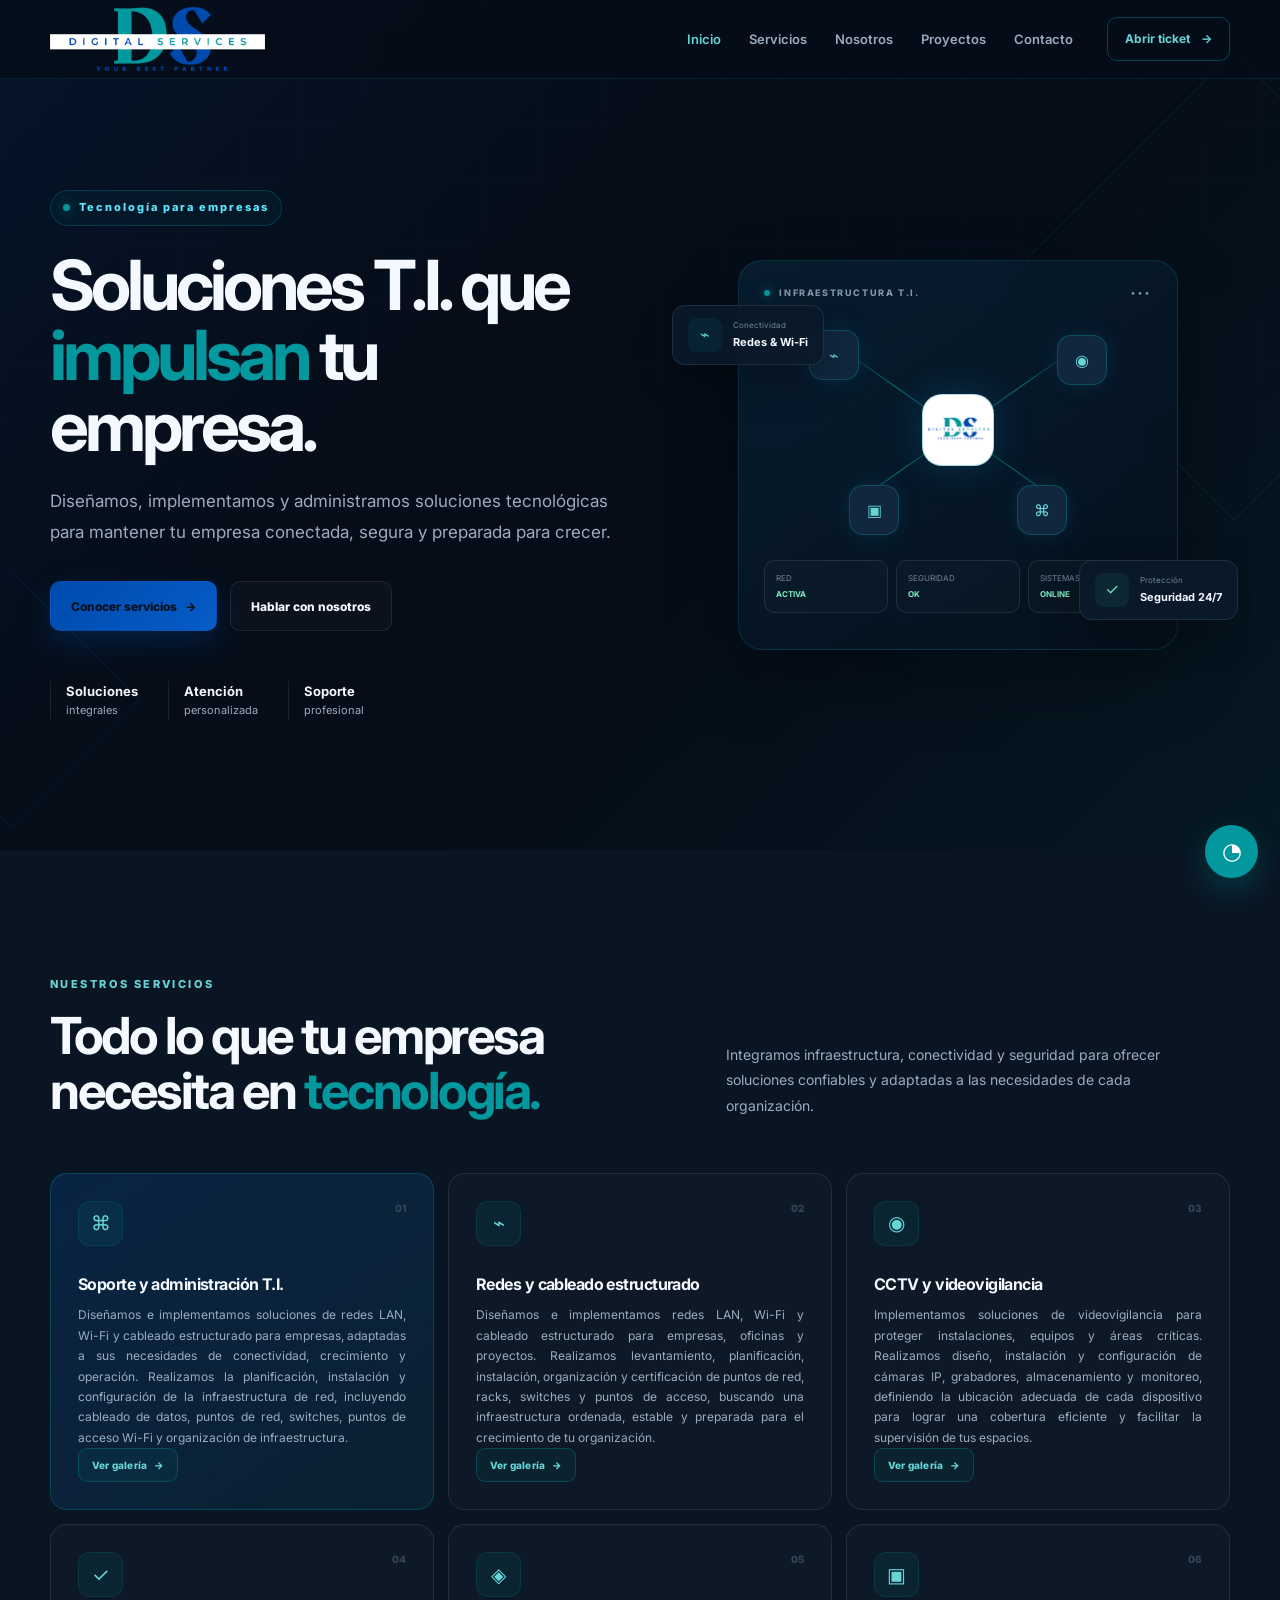
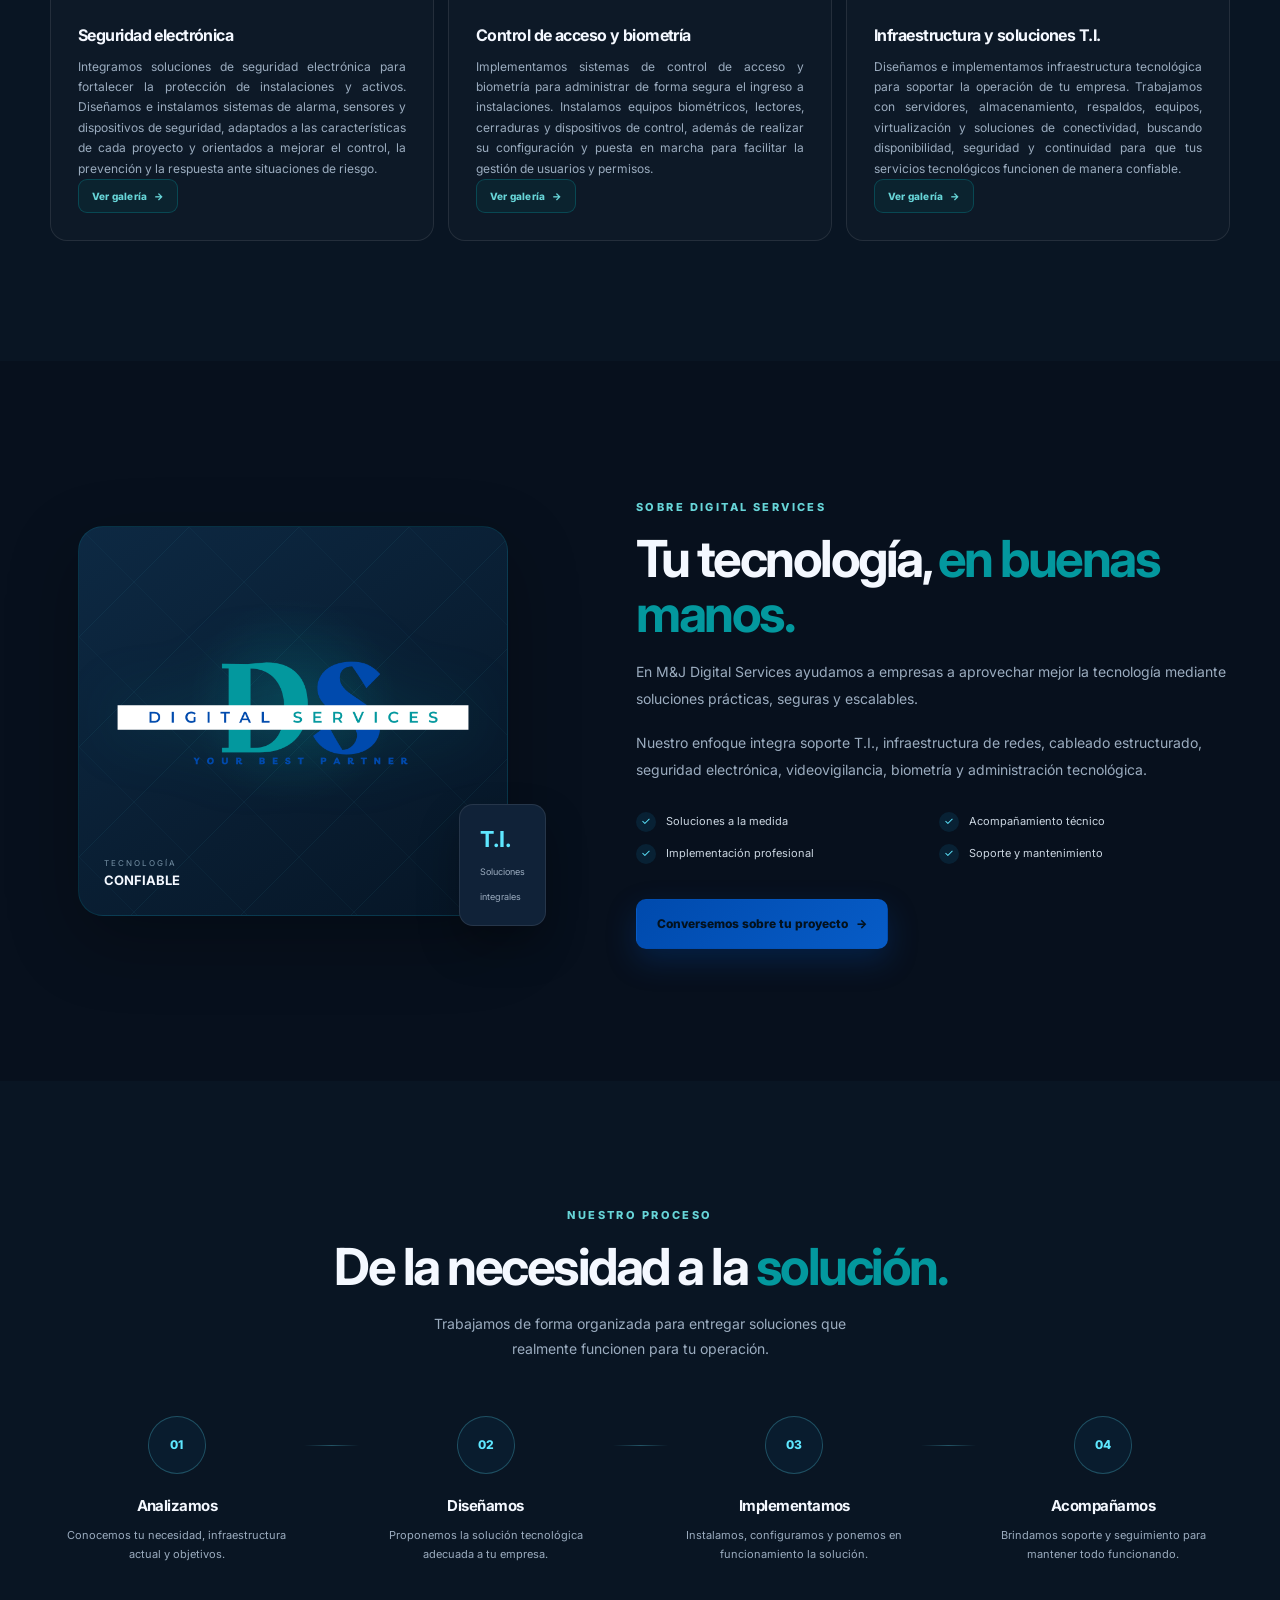
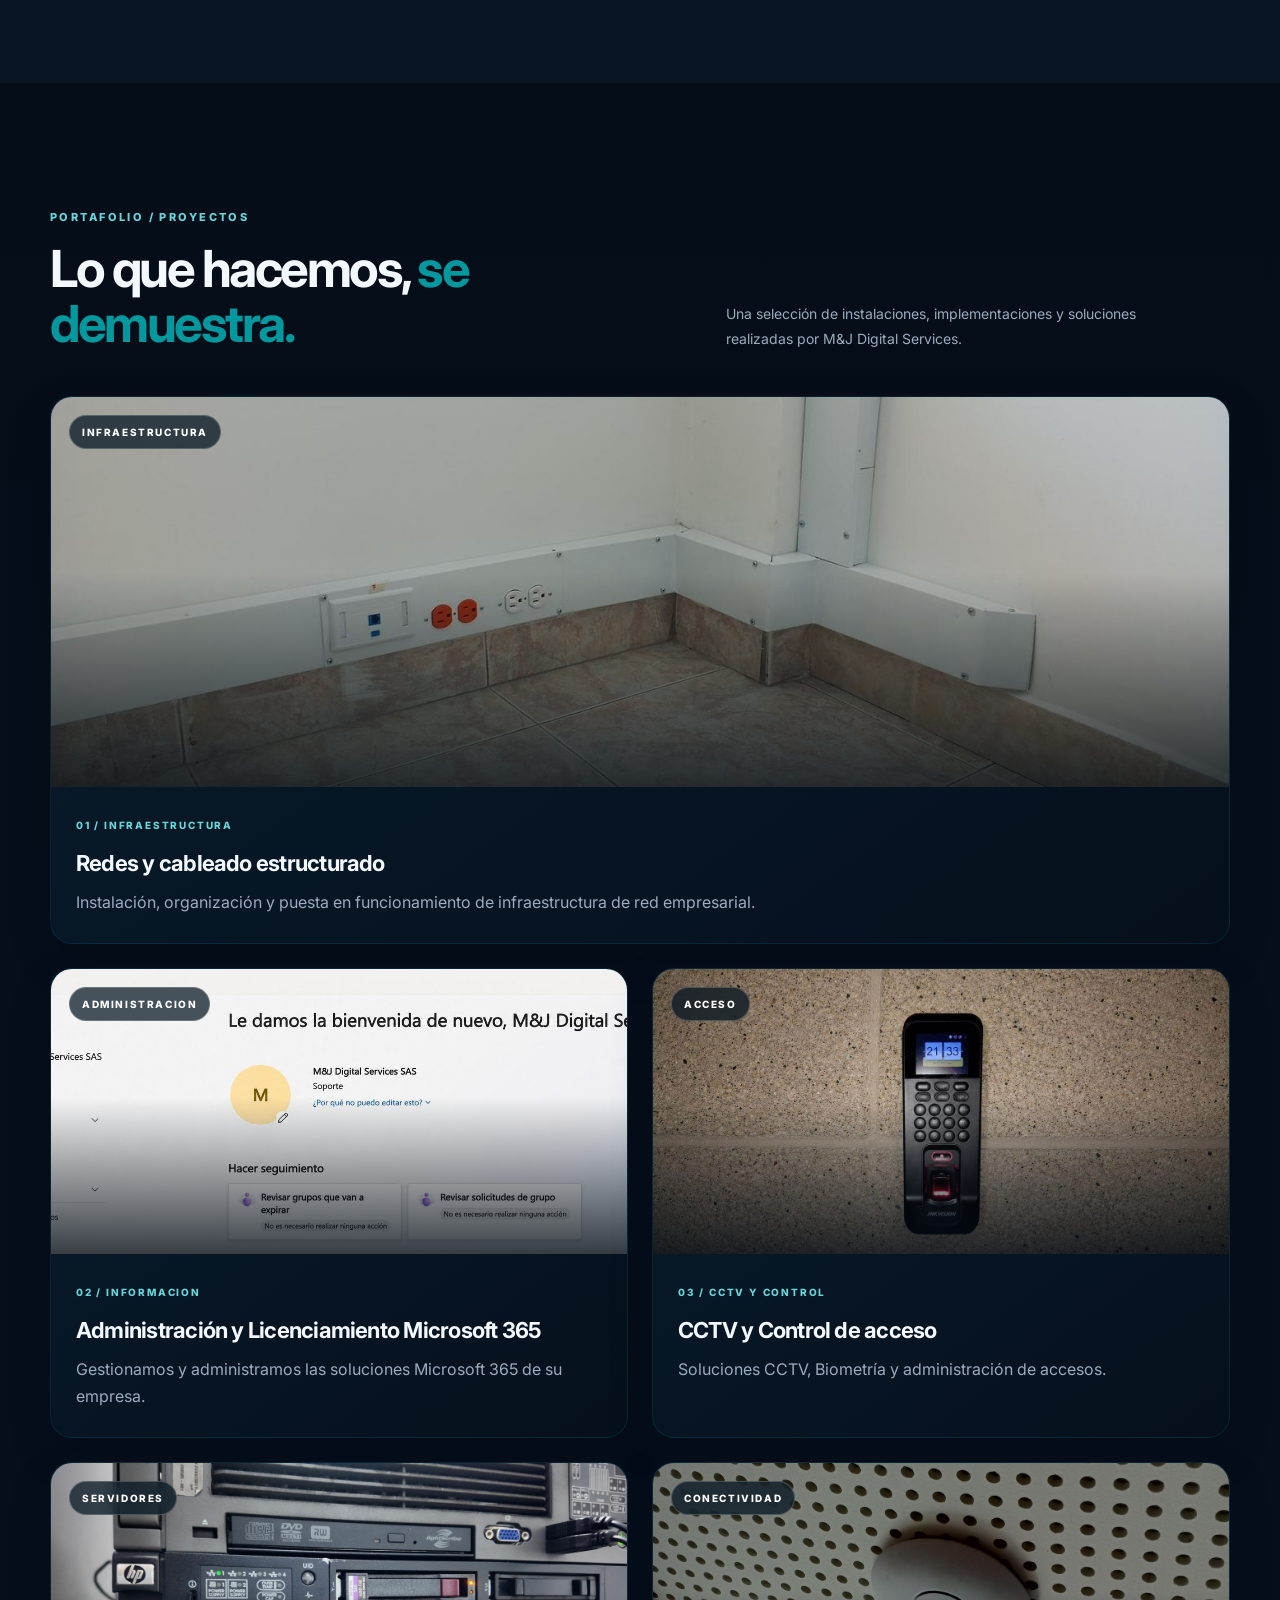
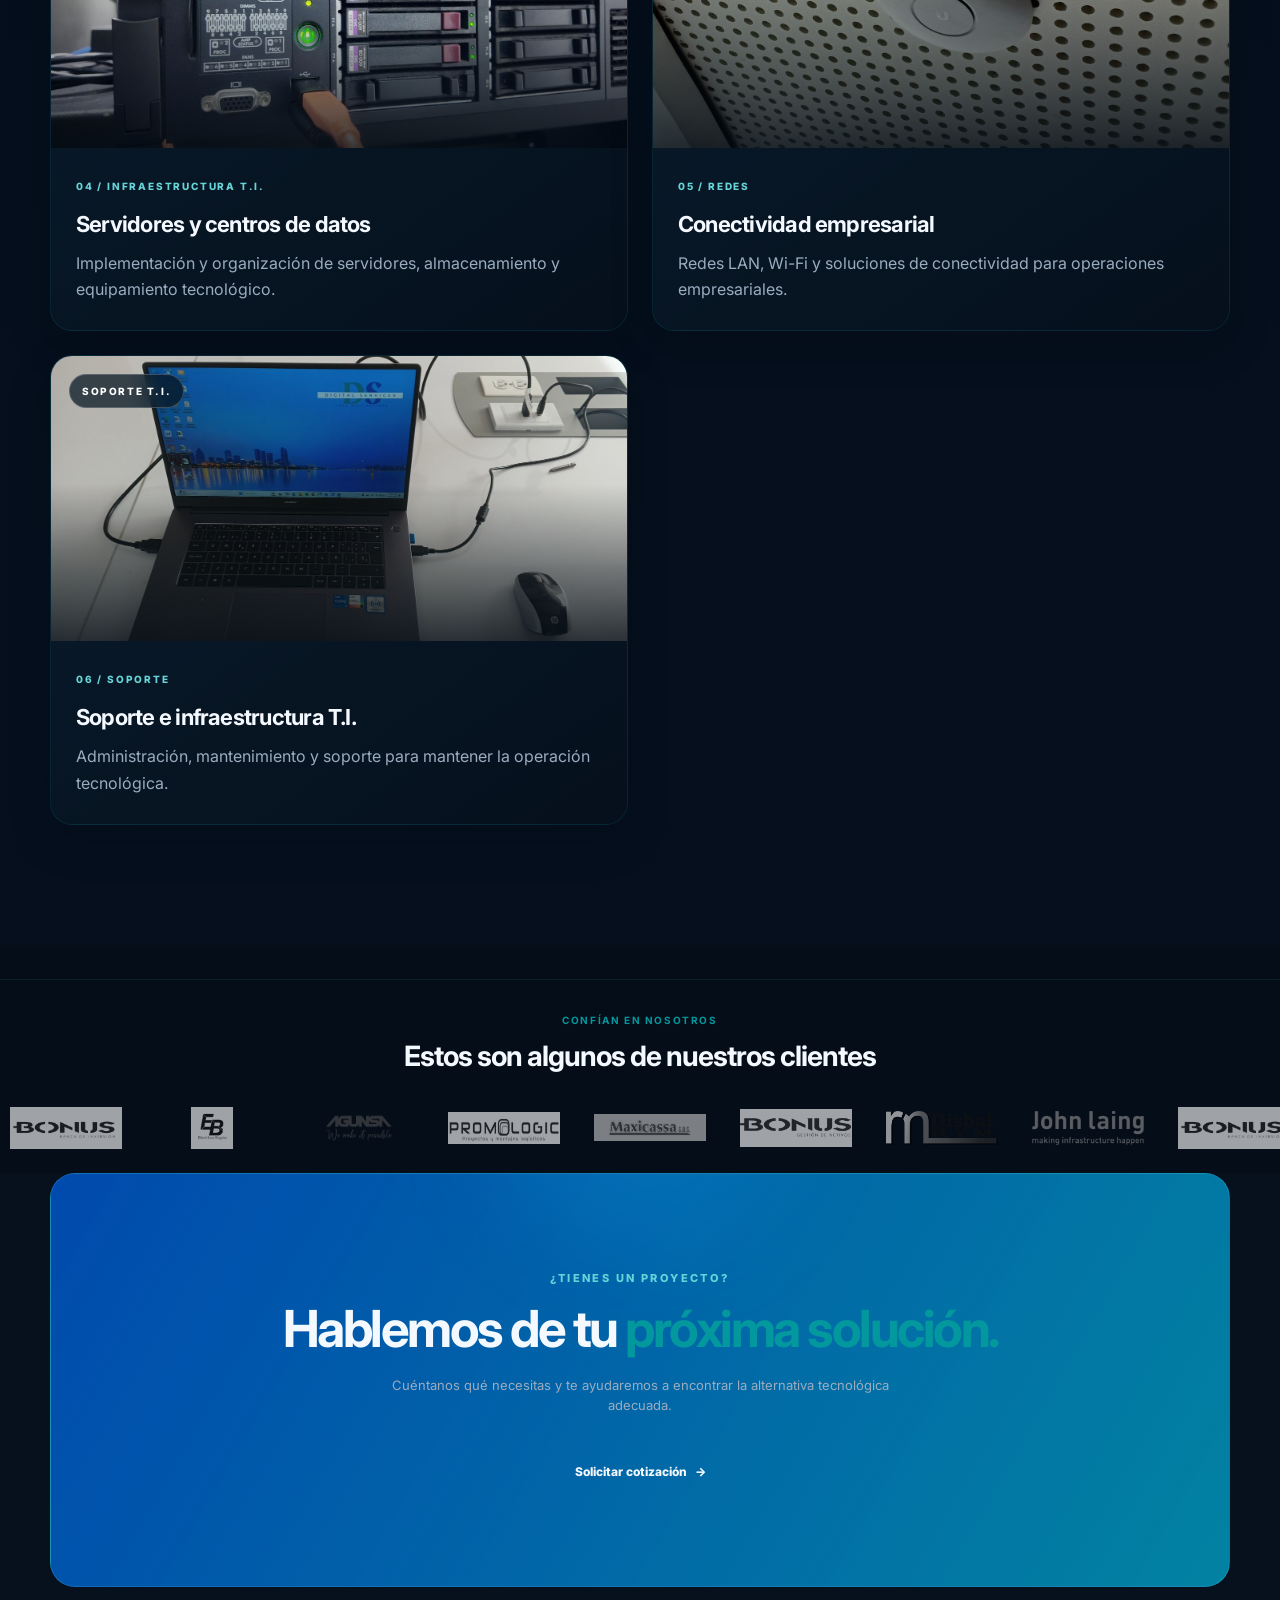
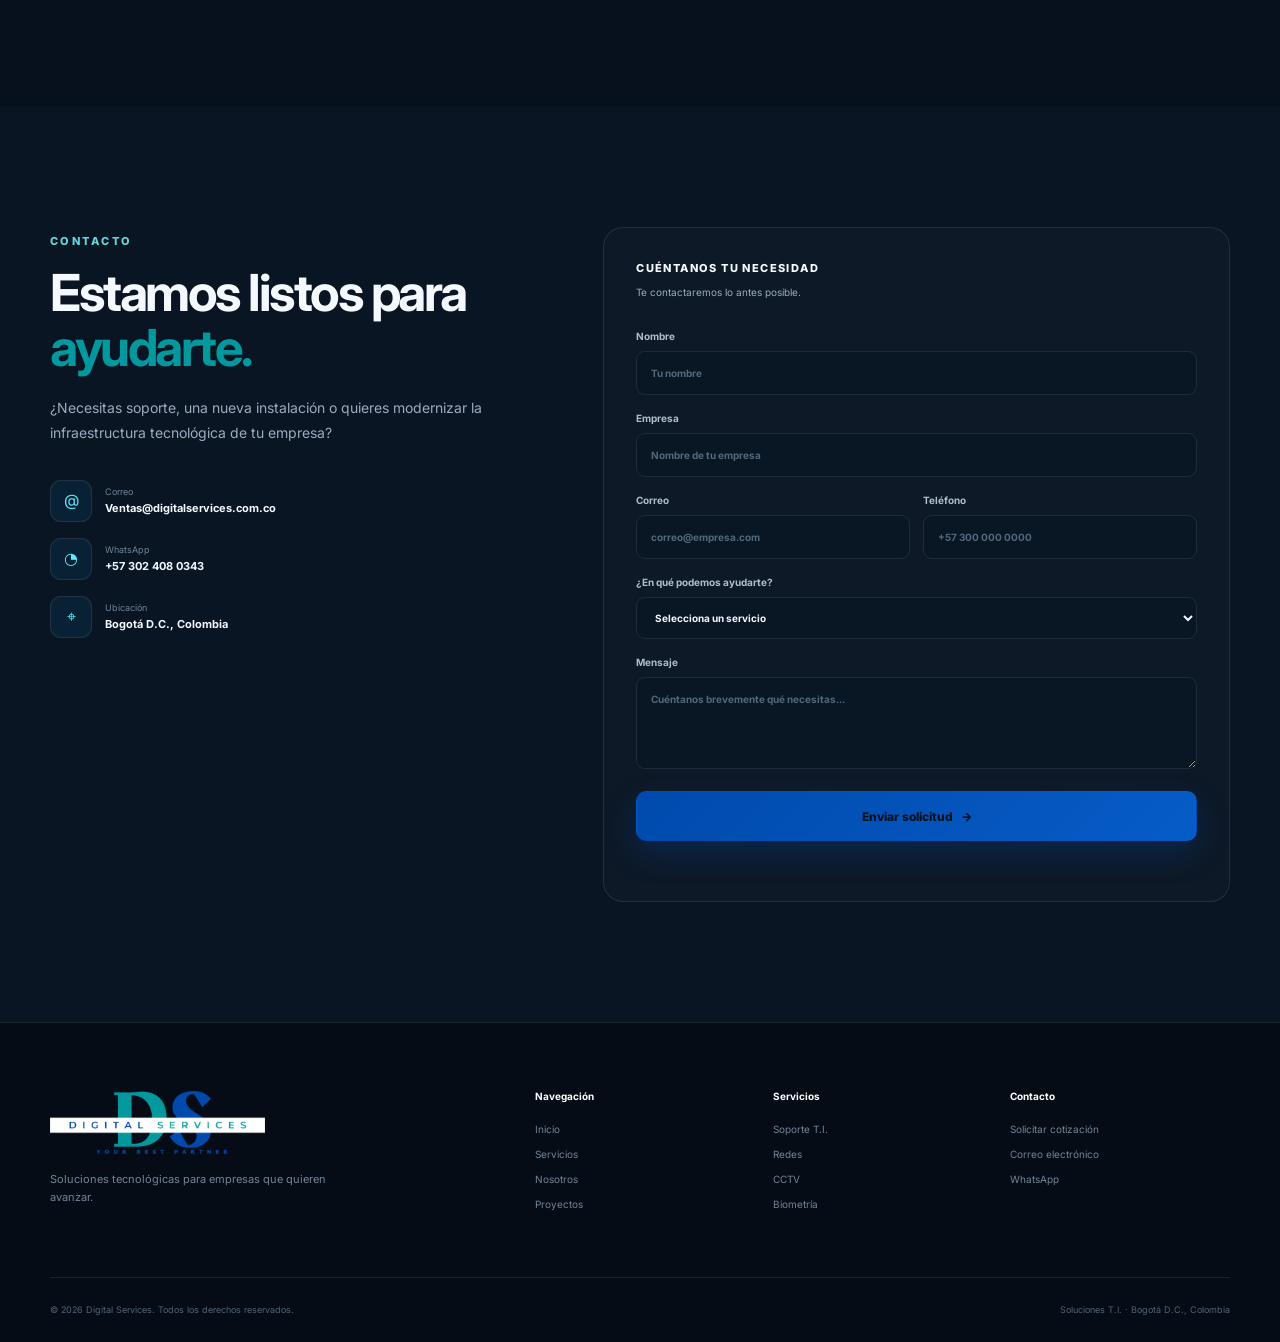
==== index.html @ ac3934bd "Add files via upload" ====
<!DOCTYPE html>
<html lang="es">
<head>
  <meta charset="UTF-8">
  <meta name="viewport" content="width=device-width, initial-scale=1.0">
  <meta name="description" content="Digital Services - Soluciones integrales de tecnología, redes, cableado estructurado, seguridad electrónica, CCTV, biometría y soporte T.I.">
  <meta name="theme-color" content="#06111f">
  <title>Digital Services | Soluciones Tecnológicas</title>

  <link rel="preconnect" href="https://fonts.googleapis.com">
  <link rel="preconnect" href="https://fonts.gstatic.com" crossorigin>
  <link href="https://fonts.googleapis.com/css2?family=Inter:wght@400;500;600;700;800&family=Montserrat:wght@600;700;800&display=swap" rel="stylesheet">

  <link rel="icon" type="image/png" sizes="16x16" href="img/favicon/favicon-16.png">
  <link rel="icon" type="image/png" sizes="32x32" href="img/favicon/favicon-32.png">
  <link rel="icon" type="image/png" sizes="48x48" href="img/favicon/favicon-48.png">
  <link rel="apple-touch-icon" href="img/favicon/apple-touch-icon.png">
  <link rel="icon" type="image/png" sizes="512x512" href="img/favicon/favicon-512.png">
  <link rel="stylesheet" href="css/styles.css">
</head>
<body>

  <!-- Header -->
  <header class="header" id="header">
    <div class="container nav">
      <a href="#inicio" class="logo" aria-label="Digital Services">
        <img class="brand-logo" src="img/logo-digital-services.png" alt="Digital Services - Your Best Partner">
      </a>

      <button class="menu-toggle" id="menuToggle" aria-label="Abrir menú" aria-expanded="false">
        <span></span><span></span><span></span>
      </button>

      <nav class="nav-menu" id="navMenu">
        <a href="#inicio" class="active">Inicio</a>
        <a href="#servicios">Servicios</a>
        <a href="#nosotros">Nosotros</a>
        <a href="#proyectos">Proyectos</a>
        <a href="#contacto">Contacto</a>
      </nav>

      <a href="ticket.html" class="nav-cta">Abrir ticket <span>→</span></a>
    </div>
  </header>

  <main>

    <!-- Hero -->
    <section class="hero" id="inicio">
      <div class="hero-grid"></div>
      <div class="container hero-content">
        <div class="hero-copy reveal">
          <div class="eyebrow"><span class="pulse"></span> Tecnología para empresas</div>

          <h1>Soluciones T.I. que <span>impulsan</span> tu empresa.</h1>

          <p>
            Diseñamos, implementamos y administramos soluciones tecnológicas
            para mantener tu empresa conectada, segura y preparada para crecer.
          </p>

          <div class="hero-buttons">
            <a href="#servicios" class="btn btn-primary">Conocer servicios <span>→</span></a>
            <a href="#contacto" class="btn btn-secondary">Hablar con nosotros</a>
          </div>

          <div class="hero-trust">
            <div><strong>Soluciones</strong><span>integrales</span></div>
            <div><strong>Atención</strong><span>personalizada</span></div>
            <div><strong>Soporte</strong><span>profesional</span></div>
          </div>
        </div>

        <div class="hero-visual reveal">
          <div class="orb orb-1"></div>
          <div class="orb orb-2"></div>

          <div class="tech-card main-card">
            <div class="card-top">
              <span class="status-dot"></span>
              <span>INFRAESTRUCTURA T.I.</span>
              <span class="card-dots">•••</span>
            </div>

            <div class="network">
              <div class="node node-main">
                <img src="img/logo-ds.png" alt="DS">
              </div>
              <div class="connection c1"></div>
              <div class="connection c2"></div>
              <div class="connection c3"></div>
              <div class="connection c4"></div>

              <div class="node node-a">⌁</div>
              <div class="node node-b">◉</div>
              <div class="node node-c">▣</div>
              <div class="node node-d">⌘</div>
            </div>

            <div class="card-stats">
              <div><span>RED</span><strong>ACTIVA</strong></div>
              <div><span>SEGURIDAD</span><strong>OK</strong></div>
              <div><span>SISTEMAS</span><strong>ONLINE</strong></div>
            </div>
          </div>

          <div class="floating-card floating-card-one">
            <div class="float-icon">⌁</div>
            <div><small>Conectividad</small><strong>Redes & Wi-Fi</strong></div>
          </div>

          <div class="floating-card floating-card-two">
            <div class="float-icon security">✓</div>
            <div><small>Protección</small><strong>Seguridad 24/7</strong></div>
          </div>
        </div>
      </div>
    </section>

    <!-- Services -->
    <section class="section services" id="servicios">
      <div class="container">
        <div class="section-heading reveal">
          <div>
            <span class="section-label">NUESTROS SERVICIOS</span>
            <h2>Todo lo que tu empresa necesita en <span>tecnología.</span></h2>
          </div>
          <p>
            Integramos infraestructura, conectividad y seguridad para ofrecer
            soluciones confiables y adaptadas a las necesidades de cada organización.
          </p>
        </div>

        <div class="services-grid">

          <article class="service-card featured reveal" data-gallery="1" tabindex="0" role="button" aria-label="Ver galería del servicio 1">
            <div class="service-icon">⌘</div>
            <span class="service-number">01</span>
            <h3>Soporte y administración T.I.</h3>
            <p>Diseñamos e implementamos soluciones de redes LAN, Wi-Fi y cableado estructurado para empresas, adaptadas a sus necesidades de conectividad, crecimiento y operación. Realizamos la planificación, instalación y configuración de la infraestructura de red, incluyendo cableado de datos, puntos de red, switches, puntos de acceso Wi-Fi y organización de infraestructura.</p>
            <a href="#galeria" class="gallery-link" data-open-gallery="1">Ver galería <span>→</span></a>
          </article>

          <article class="service-card reveal" data-gallery="2" tabindex="0" role="button" aria-label="Ver galería del servicio 2">
            <div class="service-icon">⌁</div>
            <span class="service-number">02</span>
            <h3>Redes y cableado estructurado</h3>
            <p>Diseñamos e implementamos redes LAN, Wi-Fi y cableado estructurado para empresas, oficinas y proyectos. Realizamos levantamiento, planificación, instalación, organización y certificación de puntos de red, racks, switches y puntos de acceso, buscando una infraestructura ordenada, estable y preparada para el crecimiento de tu organización.</p>
            <a href="#galeria" class="gallery-link" data-open-gallery="2">Ver galería <span>→</span></a>
          </article>

          <article class="service-card reveal" data-gallery="3" tabindex="0" role="button" aria-label="Ver galería del servicio 3">
            <div class="service-icon">◉</div>
            <span class="service-number">03</span>
            <h3>CCTV y videovigilancia</h3>
            <p>Implementamos soluciones de videovigilancia para proteger instalaciones, equipos y áreas críticas. Realizamos diseño, instalación y configuración de cámaras IP, grabadores, almacenamiento y monitoreo, definiendo la ubicación adecuada de cada dispositivo para lograr una cobertura eficiente y facilitar la supervisión de tus espacios.</p>
            <a href="#galeria" class="gallery-link" data-open-gallery="3">Ver galería <span>→</span></a>
          </article>

          <article class="service-card reveal" data-gallery="4" tabindex="0" role="button" aria-label="Ver galería del servicio 4">
            <div class="service-icon">✓</div>
            <span class="service-number">04</span>
            <h3>Seguridad electrónica</h3>
            <p>Integramos soluciones de seguridad electrónica para fortalecer la protección de instalaciones y activos. Diseñamos e instalamos sistemas de alarma, sensores y dispositivos de seguridad, adaptados a las características de cada proyecto y orientados a mejorar el control, la prevención y la respuesta ante situaciones de riesgo.</p>
            <a href="#galeria" class="gallery-link" data-open-gallery="4">Ver galería <span>→</span></a>
          </article>

          <article class="service-card reveal" data-gallery="5" tabindex="0" role="button" aria-label="Ver galería del servicio 5">
            <div class="service-icon">◈</div>
            <span class="service-number">05</span>
            <h3>Control de acceso y biometría</h3>
            <p>Implementamos sistemas de control de acceso y biometría para administrar de forma segura el ingreso a instalaciones. Instalamos equipos biométricos, lectores, cerraduras y dispositivos de control, además de realizar su configuración y puesta en marcha para facilitar la gestión de usuarios y permisos.</p>
            <a href="#galeria" class="gallery-link" data-open-gallery="5">Ver galería <span>→</span></a>
          </article>

          <article class="service-card reveal" data-gallery="6" tabindex="0" role="button" aria-label="Ver galería del servicio 6">
            <div class="service-icon">▣</div>
            <span class="service-number">06</span>
            <h3>Infraestructura y soluciones T.I.</h3>
            <p>Diseñamos e implementamos infraestructura tecnológica para soportar la operación de tu empresa. Trabajamos con servidores, almacenamiento, respaldos, equipos, virtualización y soluciones de conectividad, buscando disponibilidad, seguridad y continuidad para que tus servicios tecnológicos funcionen de manera confiable.</p>
            <a href="#galeria" class="gallery-link" data-open-gallery="6">Ver galería <span>→</span></a>
          </article>

        </div>
      </div>
    </section>

    <!-- About -->
    <section class="section about" id="nosotros">
      <div class="container about-grid">
        <div class="about-visual reveal">
          <div class="about-panel">
            <div class="about-lines"></div>
            <img class="about-logo-image" src="img/logo-digital-services.png" alt="Digital Services">
            <div class="about-caption">
              <span>TECNOLOGÍA</span>
              <strong>CONFIABLE</strong>
            </div>
          </div>
          <div class="experience-badge">
            <strong>T.I.</strong>
            <span>Soluciones<br>integrales</span>
          </div>
        </div>

        <div class="about-copy reveal">
          <span class="section-label">SOBRE DIGITAL SERVICES</span>
          <h2>Tu tecnología, <span>en buenas manos.</span></h2>
          <p>
            En M&J Digital Services ayudamos a empresas a aprovechar mejor la
            tecnología mediante soluciones prácticas, seguras y escalables.
          </p>
          <p>
            Nuestro enfoque integra soporte T.I., infraestructura de redes,
            cableado estructurado, seguridad electrónica, videovigilancia,
            biometría y administración tecnológica.
          </p>

          <div class="check-list">
            <div><span>✓</span> Soluciones a la medida</div>
            <div><span>✓</span> Acompañamiento técnico</div>
            <div><span>✓</span> Implementación profesional</div>
            <div><span>✓</span> Soporte y mantenimiento</div>
          </div>

          <a href="#contacto" class="btn btn-primary">Conversemos sobre tu proyecto <span>→</span></a>
        </div>
      </div>
    </section>

    <!-- Process -->
    <section class="section process">
      <div class="container">
        <div class="section-heading centered reveal">
          <span class="section-label">NUESTRO PROCESO</span>
          <h2>De la necesidad a la <span>solución.</span></h2>
          <p>Trabajamos de forma organizada para entregar soluciones que realmente funcionen para tu operación.</p>
        </div>

        <div class="process-grid">
          <div class="process-item reveal">
            <div class="process-number">01</div>
            <h3>Analizamos</h3>
            <p>Conocemos tu necesidad, infraestructura actual y objetivos.</p>
          </div>
          <div class="process-line"></div>
          <div class="process-item reveal">
            <div class="process-number">02</div>
            <h3>Diseñamos</h3>
            <p>Proponemos la solución tecnológica adecuada a tu empresa.</p>
          </div>
          <div class="process-line"></div>
          <div class="process-item reveal">
            <div class="process-number">03</div>
            <h3>Implementamos</h3>
            <p>Instalamos, configuramos y ponemos en funcionamiento la solución.</p>
          </div>
          <div class="process-line"></div>
          <div class="process-item reveal">
            <div class="process-number">04</div>
            <h3>Acompañamos</h3>
            <p>Brindamos soporte y seguimiento para mantener todo funcionando.</p>
          </div>
        </div>
      </div>
    </section>

    <!-- Projects / Portfolio -->
    <section class="section projects" id="proyectos">
      <div class="container">
        <div class="section-heading projects-heading reveal">
          <div>
            <span class="section-label">PORTAFOLIO / PROYECTOS</span>
            <h2>Lo que hacemos, <span>se demuestra.</span></h2>
          </div>
          <p>
            Una selección de instalaciones, implementaciones y soluciones realizadas
            por M&J Digital Services.
          </p>
        </div>

        <div class="portfolio-grid">

          <article class="portfolio-card portfolio-featured reveal">
            <div class="portfolio-image">
              <img src="img/proyectos/proyecto-01.jpg"
                   alt="Proyecto de infraestructura tecnológica"
                   loading="lazy"
                   onerror="this.style.display='none';this.parentElement.classList.add('no-photo')">
              <div class="photo-placeholder">
                <span>01</span>
                <strong>Agrega aquí una foto real</strong>
                <small>img/proyectos/proyecto-01.jpg</small>
              </div>
              <span class="portfolio-tag">INFRAESTRUCTURA</span>
            </div>
            <div class="portfolio-info">
              <span>01 / INFRAESTRUCTURA</span>
              <h3>Redes y cableado estructurado</h3>
              <p>Instalación, organización y puesta en funcionamiento de infraestructura de red empresarial.</p>
            </div>
          </article>

          <article class="portfolio-card reveal">
            <div class="portfolio-image">
              <img src="img/proyectos/proyecto-02.jpg"
                   alt="Instalación de cámaras de seguridad"
                   loading="lazy"
                   onerror="this.style.display='none';this.parentElement.classList.add('no-photo')">
              <div class="photo-placeholder">
                <span>02</span>
                <strong>Agrega aquí una foto real</strong>
                <small>img/proyectos/proyecto-02.jpg</small>
              </div>
              <span class="portfolio-tag">ADMINISTRACION</span>
            </div>
            <div class="portfolio-info">
              <span>02 / INFORMACION</span>
              <h3>Administración y Licenciamiento Microsoft 365</h3>
              <p>Gestionamos y administramos las soluciones Microsoft 365 de su empresa.</p>
            </div>
          </article>

          <article class="portfolio-card reveal">
            <div class="portfolio-image">
              <img src="img/proyectos/proyecto-03.jpg"
                   alt="Proyecto de control de acceso"
                   loading="lazy"
                   onerror="this.style.display='none';this.parentElement.classList.add('no-photo')">
              <div class="photo-placeholder">
                <span>03</span>
                <strong>Agrega aquí una foto real</strong>
                <small>img/proyectos/proyecto-03.jpg</small>
              </div>
              <span class="portfolio-tag">ACCESO</span>
            </div>
            <div class="portfolio-info">
              <span>03 / CCTV Y CONTROL</span>
              <h3>CCTV y Control de acceso</h3>
              <p>Soluciones CCTV, Biometría y administración de accesos.</p>
            </div>
          </article>

          <article class="portfolio-card reveal">
            <div class="portfolio-image">
              <img src="img/proyectos/proyecto-04.jpg"
                   alt="Infraestructura de servidores y rack"
                   loading="lazy"
                   onerror="this.style.display='none';this.parentElement.classList.add('no-photo')">
              <div class="photo-placeholder">
                <span>04</span>
                <strong>Agrega aquí una foto real</strong>
                <small>img/proyectos/proyecto-04.jpg</small>
              </div>
              <span class="portfolio-tag">SERVIDORES</span>
            </div>
            <div class="portfolio-info">
              <span>04 / INFRAESTRUCTURA T.I.</span>
              <h3>Servidores y centros de datos</h3>
              <p>Implementación y organización de servidores, almacenamiento y equipamiento tecnológico.</p>
            </div>
          </article>

          <article class="portfolio-card reveal">
            <div class="portfolio-image">
              <img src="img/proyectos/proyecto-05.jpg"
                   alt="Solución de conectividad empresarial"
                   loading="lazy"
                   onerror="this.style.display='none';this.parentElement.classList.add('no-photo')">
              <div class="photo-placeholder">
                <span>05</span>
                <strong>Agrega aquí una foto real</strong>
                <small>img/proyectos/proyecto-05.jpg</small>
              </div>
              <span class="portfolio-tag">CONECTIVIDAD</span>
            </div>
            <div class="portfolio-info">
              <span>05 / REDES</span>
              <h3>Conectividad empresarial</h3>
              <p>Redes LAN, Wi-Fi y soluciones de conectividad para operaciones empresariales.</p>
            </div>
          </article>

          <article class="portfolio-card reveal">
            <div class="portfolio-image">
              <img src="img/proyectos/proyecto-06.jpg"
                   alt="Proyecto de soporte e infraestructura TI"
                   loading="lazy"
                   onerror="this.style.display='none';this.parentElement.classList.add('no-photo')">
              <div class="photo-placeholder">
                <span>06</span>
                <strong>Agrega aquí una foto real</strong>
                <small>img/proyectos/proyecto-06.jpg</small>
              </div>
              <span class="portfolio-tag">SOPORTE T.I.</span>
            </div>
            <div class="portfolio-info">
              <span>06 / SOPORTE</span>
              <h3>Soporte e infraestructura T.I.</h3>
              <p>Administración, mantenimiento y soporte para mantener la operación tecnológica.</p>
            </div>
          </article>

        </div>
      </div>
    </section>

    <!-- Clients -->
    <section class="clients-section" aria-labelledby="clientes-title">
      <div class="clients-heading">
        <span class="section-eyebrow">Confían en nosotros</span>
        <h2 id="clientes-title">Estos son algunos de nuestros clientes</h2>
      </div>

      <div class="clients-slider" aria-label="Logos de nuestros clientes">
        <div class="clients-track">
          <div class="client-logo"><img src="img/clientes/cliente-01.png" alt="Cliente 1"></div>
          <div class="client-logo"><img src="img/clientes/cliente-02.png" alt="Cliente 2"></div>
          <div class="client-logo"><img src="img/clientes/cliente-03.png" alt="Cliente 3"></div>
          <div class="client-logo"><img src="img/clientes/cliente-04.jpg" alt="Cliente 4"></div>
          <div class="client-logo"><img src="img/clientes/cliente-05.jpg" alt="Cliente 5"></div>
          <div class="client-logo"><img src="img/clientes/cliente-06.png" alt="Cliente 6"></div>
          <div class="client-logo"><img src="img/clientes/cliente-07.png" alt="Cliente 7"></div>
          <div class="client-logo"><img src="img/clientes/cliente-08.webp" alt="Cliente 8"></div>
          <div class="client-logo"><img src="img/clientes/cliente-01.png" alt="Cliente 1"></div>
          <div class="client-logo"><img src="img/clientes/cliente-02.png" alt="Cliente 2"></div>
          <div class="client-logo"><img src="img/clientes/cliente-03.png" alt="Cliente 3"></div>
          <div class="client-logo"><img src="img/clientes/cliente-04.jpg" alt="Cliente 4"></div>
          <div class="client-logo"><img src="img/clientes/cliente-05.jpg" alt="Cliente 5"></div>
          <div class="client-logo"><img src="img/clientes/cliente-06.png" alt="Cliente 6"></div>
          <div class="client-logo"><img src="img/clientes/cliente-07.png" alt="Cliente 7"></div>
          <div class="client-logo"><img src="img/clientes/cliente-08.webp" alt="Cliente 8"></div>
        </div>
      </div>
    </section>

    <!-- CTA -->
    <section class="cta-section">
      <div class="container">
        <div class="cta-box reveal">
          <div class="cta-glow"></div>
          <span class="section-label">¿TIENES UN PROYECTO?</span>
          <h2>Hablemos de tu <span>próxima solución.</span></h2>
          <p>Cuéntanos qué necesitas y te ayudaremos a encontrar la alternativa tecnológica adecuada.</p>
          <a href="#contacto" class="btn btn-light">Solicitar cotización <span>→</span></a>
        </div>
      </div>
    </section>

    <!-- Contact -->
    <section class="section contact" id="contacto">
      <div class="container contact-grid">
        <div class="contact-copy reveal">
          <span class="section-label">CONTACTO</span>
          <h2>Estamos listos para <span>ayudarte.</span></h2>
          <p>
            ¿Necesitas soporte, una nueva instalación o quieres modernizar
            la infraestructura tecnológica de tu empresa?
          </p>

          <div class="contact-details">
            <a href="mailto:Ventas@digitalservices.com.co" class="contact-detail">
              <span class="detail-icon">@</span>
              <div><small>Correo</small><strong>Ventas@digitalservices.com.co</strong></div>
            </a>
            <a href="https://wa.me/573024080343" target="_blank" rel="noopener" class="contact-detail">
              <span class="detail-icon">◔</span>
              <div><small>WhatsApp</small><strong>+57 302 408 0343</strong></div>
            </a>
            <div class="contact-detail">
              <span class="detail-icon">⌖</span>
              <div><small>Ubicación</small><strong>Bogotá D.C., Colombia</strong></div>
            </div>
          </div>
        </div>

        <form class="contact-form reveal" id="contactForm" action="https://formsubmit.co/ajax/Ventas@digitalservices.com.co" method="POST">
          <div class="form-header">
            <span>CUÉNTANOS TU NECESIDAD</span>
            <small>Te contactaremos lo antes posible.</small>
          </div>

          <input type="hidden" name="_subject" value="Nueva solicitud desde la web - Digital Services">
          <input type="hidden" name="_template" value="table">
          <input type="hidden" name="_captcha" value="false">
          <input type="text" name="_honey" style="display:none" tabindex="-1" autocomplete="off">

          <label>
            Nombre
            <input type="text" name="nombre" placeholder="Tu nombre" required>
          </label>

          <label>
            Empresa
            <input type="text" name="empresa" placeholder="Nombre de tu empresa">
          </label>

          <div class="form-row">
            <label>
              Correo
              <input type="email" name="correo" placeholder="correo@empresa.com" required>
            </label>
            <label>
              Teléfono
              <input type="tel" name="telefono" placeholder="+57 300 000 0000">
            </label>
          </div>

          <label>
            ¿En qué podemos ayudarte?
            <select name="servicio">
              <option value="">Selecciona un servicio</option>
              <option>Soporte y administración T.I.</option>
              <option>Redes y cableado estructurado</option>
              <option>CCTV y videovigilancia</option>
              <option>Seguridad electrónica</option>
              <option>Control de acceso y biometría</option>
              <option>Infraestructura T.I.</option>
              <option>Otro</option>
            </select>
          </label>

          <label>
            Mensaje
            <textarea name="mensaje" rows="4" placeholder="Cuéntanos brevemente qué necesitas..." required></textarea>
          </label>

          <button type="submit" class="btn btn-primary form-submit">Enviar solicitud <span>→</span></button>
          <p class="form-note" id="formMessage"></p>
        </form>
      </div>
    </section>
  </main>

  <!-- Footer -->
  <footer class="footer">
    <div class="container footer-top">
      <div class="footer-brand">
        <a href="#inicio" class="logo">
          <img class="brand-logo" src="img/logo-digital-services.png" alt="Digital Services - Your Best Partner">
        </a>
        <p>Soluciones tecnológicas para empresas que quieren avanzar.</p>
      </div>

      <div class="footer-links">
        <h4>Navegación</h4>
        <a href="#inicio">Inicio</a>
        <a href="#servicios">Servicios</a>
        <a href="#nosotros">Nosotros</a>
        <a href="#proyectos">Proyectos</a>
      </div>

      <div class="footer-links">
        <h4>Servicios</h4>
        <a href="#servicios">Soporte T.I.</a>
        <a href="#servicios">Redes</a>
        <a href="#servicios">CCTV</a>
        <a href="#servicios">Biometría</a>
      </div>

      <div class="footer-links">
        <h4>Contacto</h4>
        <a href="#contacto">Solicitar cotización</a>
        <a href="mailto:Ventas@digitalservices.com.co">Correo electrónico</a>
        <a href="https://wa.me/573024080343" target="_blank" rel="noopener">WhatsApp</a>
      </div>
    </div>

    <div class="container footer-bottom">
      <span>© <span id="year"></span> Digital Services. Todos los derechos reservados.</span>
      <span>Soluciones T.I. · Bogotá D.C., Colombia</span>
    </div>
  </footer>

  <a href="https://wa.me/573024080343" class="whatsapp" target="_blank" rel="noopener" aria-label="Contactar por WhatsApp">◔</a>

  <script src="js/script.js"></script>

  <!-- Modal de galerías de servicios -->
  <div class="service-gallery-modal" id="serviceGalleryModal" aria-hidden="true">
    <div class="service-gallery-backdrop" data-gallery-close></div>
    <div class="service-gallery-dialog" role="dialog" aria-modal="true" aria-labelledby="galleryTitle">
      <button class="gallery-close" type="button" aria-label="Cerrar galería" data-gallery-close>×</button>
      <div class="gallery-header">
        <span class="section-label">PROYECTOS Y TRABAJOS</span>
        <h2 id="galleryTitle">Galería</h2>
        <p id="galleryDescription"></p>
      </div>
      <div class="gallery-main">
        <button class="gallery-arrow gallery-prev" type="button" aria-label="Imagen anterior">‹</button>
        <figure class="gallery-view">
          <img id="galleryImage" src="" alt="">
          <figcaption id="galleryCaption"></figcaption>
        </figure>
        <button class="gallery-arrow gallery-next" type="button" aria-label="Imagen siguiente">›</button>
      </div>
      <div class="gallery-thumbs" id="galleryThumbs"></div>
    </div>
  </div>

</body>
</html>
---- css/styles.css ----
:root {
  --bg: #07101d;
  --bg-soft: #0b1728;
  --surface: #0e1c2e;
  --surface-2: #11233a;
  --text: #f4f8ff;
  --muted: #9bacbf;
  --line: rgba(255,255,255,.09);
  --accent: #18b6ff;
  --accent-2: #5ee7ff;
  --white: #ffffff;
  --shadow: 0 25px 70px rgba(0,0,0,.28);
  --radius: 20px;
  --max: 1180px;
}

* { box-sizing: border-box; margin: 0; padding: 0; }

html { scroll-behavior: smooth; }

body {
  font-family: "Inter", sans-serif;
  background: var(--bg);
  color: var(--text);
  line-height: 1.6;
  overflow-x: hidden;
}

a { color: inherit; text-decoration: none; }
button, input, textarea, select { font: inherit; }

.container {
  width: min(calc(100% - 40px), var(--max));
  margin-inline: auto;
}

/* Header */
.header {
  position: fixed;
  top: 0;
  left: 0;
  width: 100%;
  z-index: 1000;
  background: rgba(7,16,29,.78);
  backdrop-filter: blur(18px);
  border-bottom: 1px solid transparent;
  transition: .3s ease;
}

.header.scrolled {
  background: rgba(7,16,29,.95);
  border-color: var(--line);
}

.nav {
  min-height: 78px;
  display: flex;
  align-items: center;
  gap: 34px;
}

.logo {
  display: inline-flex;
  align-items: center;
  gap: 10px;
  font-weight: 700;
  white-space: nowrap;
}

.logo-mark {
  display: grid;
  place-items: center;
  width: 42px;
  height: 42px;
  border: 1px solid rgba(94,231,255,.6);
  border-radius: 12px;
  color: var(--accent-2);
  font-size: 13px;
  font-weight: 800;
  letter-spacing: -.5px;
  box-shadow: 0 0 25px rgba(24,182,255,.12);
}

.logo-text { font-size: 16px; letter-spacing: -.3px; }
.logo-text strong { color: var(--accent-2); }

.nav-menu {
  display: flex;
  align-items: center;
  gap: 28px;
  margin-left: auto;
}

.nav-menu a {
  color: var(--muted);
  font-size: 13px;
  font-weight: 600;
  transition: .25s;
}

.nav-menu a:hover, .nav-menu a.active { color: var(--white); }

.nav-cta {
  padding: 11px 17px;
  border: 1px solid rgba(94,231,255,.35);
  border-radius: 10px;
  color: var(--accent-2);
  font-size: 12px;
  font-weight: 700;
  transition: .25s;
}

.nav-cta:hover {
  background: rgba(24,182,255,.1);
  transform: translateY(-2px);
}

.nav-cta span, .btn span { margin-left: 8px; }

.menu-toggle {
  display: none;
  border: 0;
  background: transparent;
  cursor: pointer;
}

.menu-toggle span {
  display: block;
  width: 25px;
  height: 2px;
  background: white;
  margin: 5px;
}

/* Hero */
.hero {
  min-height: 850px;
  padding: 170px 0 110px;
  position: relative;
  display: flex;
  align-items: center;
  background:
    radial-gradient(circle at 72% 45%, rgba(24,182,255,.14), transparent 28%),
    radial-gradient(circle at 10% 20%, rgba(55,92,255,.09), transparent 28%),
    var(--bg);
}

.hero-grid {
  position: absolute;
  inset: 0;
  opacity: .22;
  background-image:
    linear-gradient(rgba(255,255,255,.035) 1px, transparent 1px),
    linear-gradient(90deg, rgba(255,255,255,.035) 1px, transparent 1px);
  background-size: 60px 60px;
  mask-image: linear-gradient(to bottom, black, transparent 90%);
}

.hero-content {
  display: grid;
  grid-template-columns: 1.03fr .97fr;
  gap: 60px;
  align-items: center;
  position: relative;
  z-index: 2;
}

.eyebrow, .section-label {
  color: var(--accent-2);
  font-size: 11px;
  font-weight: 800;
  letter-spacing: 2px;
}

.eyebrow {
  display: inline-flex;
  align-items: center;
  gap: 9px;
  padding: 8px 12px;
  border: 1px solid rgba(94,231,255,.18);
  border-radius: 50px;
  background: rgba(24,182,255,.05);
  margin-bottom: 24px;
}

.pulse {
  width: 7px;
  height: 7px;
  border-radius: 50%;
  background: var(--accent-2);
  box-shadow: 0 0 13px var(--accent-2);
}

.hero h1 {
  max-width: 700px;
  font-size: clamp(44px, 5.4vw, 74px);
  line-height: 1.02;
  letter-spacing: -4px;
  margin-bottom: 25px;
}

.hero h1 span, h2 span { color: var(--accent-2); }

.hero-copy > p {
  max-width: 590px;
  color: var(--muted);
  font-size: 17px;
  line-height: 1.8;
}

.hero-buttons {
  display: flex;
  gap: 13px;
  margin-top: 34px;
  flex-wrap: wrap;
}

.btn {
  display: inline-flex;
  align-items: center;
  justify-content: center;
  min-height: 50px;
  padding: 0 20px;
  border-radius: 10px;
  font-size: 12px;
  font-weight: 800;
  border: 1px solid transparent;
  cursor: pointer;
  transition: .25s ease;
}

.btn-primary {
  background: var(--accent);
  color: #03111d;
  box-shadow: 0 10px 30px rgba(24,182,255,.18);
}

.btn-primary:hover {
  transform: translateY(-3px);
  box-shadow: 0 16px 35px rgba(24,182,255,.28);
}

.btn-secondary {
  border-color: var(--line);
  color: var(--text);
  background: rgba(255,255,255,.025);
}

.btn-secondary:hover {
  background: rgba(255,255,255,.06);
  transform: translateY(-3px);
}

.hero-trust {
  display: flex;
  gap: 30px;
  margin-top: 50px;
}

.hero-trust div {
  display: flex;
  flex-direction: column;
  border-left: 1px solid var(--line);
  padding-left: 15px;
}

.hero-trust strong { font-size: 13px; }
.hero-trust span { color: var(--muted); font-size: 11px; }

/* Hero visual */
.hero-visual {
  min-height: 510px;
  position: relative;
  display: grid;
  place-items: center;
}

.orb {
  position: absolute;
  border-radius: 50%;
  filter: blur(1px);
}

.orb-1 {
  width: 300px;
  height: 300px;
  background: rgba(24,182,255,.12);
  box-shadow: 0 0 100px rgba(24,182,255,.1);
}

.orb-2 {
  width: 170px;
  height: 170px;
  background: rgba(94,231,255,.06);
}

.tech-card {
  width: min(100%, 440px);
  min-height: 390px;
  position: relative;
  z-index: 2;
  border: 1px solid rgba(94,231,255,.18);
  border-radius: 24px;
  background: linear-gradient(145deg, rgba(20,39,62,.92), rgba(8,20,35,.94));
  box-shadow: var(--shadow), inset 0 1px 0 rgba(255,255,255,.05);
  padding: 25px;
  backdrop-filter: blur(12px);
}

.card-top {
  display: flex;
  align-items: center;
  gap: 9px;
  color: #7f95aa;
  font-size: 9px;
  font-weight: 800;
  letter-spacing: 1.6px;
}

.status-dot {
  width: 6px;
  height: 6px;
  border-radius: 50%;
  background: #4fe1a1;
  box-shadow: 0 0 10px #4fe1a1;
}

.card-dots { margin-left: auto; letter-spacing: 3px; }

.network {
  height: 260px;
  position: relative;
  display: grid;
  place-items: center;
}

.node {
  width: 50px;
  height: 50px;
  display: grid;
  place-items: center;
  border: 1px solid rgba(94,231,255,.3);
  border-radius: 14px;
  background: #10273d;
  color: var(--accent-2);
  position: absolute;
  z-index: 3;
  box-shadow: 0 0 25px rgba(24,182,255,.1);
}

.node-main {
  width: 72px;
  height: 72px;
  border-radius: 20px;
  background: linear-gradient(145deg, #12324e, #0b1d31);
  font-size: 17px;
  font-weight: 900;
  box-shadow: 0 0 40px rgba(24,182,255,.18);
}

.node-a { top: 30px; left: 45px; }
.node-b { top: 35px; right: 45px; }
.node-c { bottom: 25px; left: 85px; }
.node-d { bottom: 25px; right: 85px; }

.connection {
  position: absolute;
  height: 1px;
  background: linear-gradient(90deg, transparent, rgba(94,231,255,.6), transparent);
  transform-origin: left center;
  width: 145px;
  left: 50%;
  top: 50%;
  z-index: 1;
}

.c1 { transform: rotate(-145deg); }
.c2 { transform: rotate(-35deg); }
.c3 { transform: rotate(145deg); }
.c4 { transform: rotate(35deg); }

.card-stats {
  display: grid;
  grid-template-columns: repeat(3,1fr);
  gap: 8px;
}

.card-stats div {
  padding: 11px;
  border: 1px solid var(--line);
  border-radius: 10px;
  background: rgba(255,255,255,.02);
}

.card-stats span, .card-stats strong {
  display: block;
  font-size: 8px;
}

.card-stats span { color: #6f8498; margin-bottom: 3px; }
.card-stats strong { color: #7eeec1; }

.floating-card {
  position: absolute;
  z-index: 4;
  display: flex;
  align-items: center;
  gap: 11px;
  padding: 12px 15px;
  background: rgba(10,26,43,.94);
  border: 1px solid var(--line);
  border-radius: 13px;
  box-shadow: 0 15px 40px rgba(0,0,0,.25);
  animation: float 5s ease-in-out infinite;
}

.floating-card-one { left: -15px; top: 105px; }
.floating-card-two { right: -8px; bottom: 90px; animation-delay: -2.5s; }

.float-icon {
  width: 34px;
  height: 34px;
  display: grid;
  place-items: center;
  color: var(--accent-2);
  background: rgba(24,182,255,.1);
  border-radius: 9px;
}

.float-icon.security {
  color: #71e4b5;
  background: rgba(50,210,150,.08);
}

.floating-card small, .floating-card strong { display: block; }
.floating-card small { color: #71869a; font-size: 8px; }
.floating-card strong { font-size: 11px; margin-top: 2px; }

@keyframes float {
  0%,100% { transform: translateY(0); }
  50% { transform: translateY(-9px); }
}

/* General sections */
.section { padding: 120px 0; }

.services { background: #091523; }

.section-heading {
  display: grid;
  grid-template-columns: 1.1fr .9fr;
  gap: 60px;
  align-items: end;
  margin-bottom: 55px;
}

.section-heading.centered {
  display: block;
  text-align: center;
  max-width: 720px;
  margin-inline: auto;
  margin-bottom: 55px;
}

.section-heading h2, .about-copy h2, .contact-copy h2, .cta-box h2 {
  font-size: clamp(33px, 4vw, 51px);
  line-height: 1.08;
  letter-spacing: -2.5px;
  margin-top: 12px;
}

.section-heading > p, .section-heading.centered p {
  color: var(--muted);
  font-size: 14px;
  line-height: 1.8;
  max-width: 480px;
}

.section-heading.centered p { margin: 17px auto 0; }

/* Services cards */
.services-grid {
  display: grid;
  grid-template-columns: repeat(3,1fr);
  gap: 14px;
}

.service-card {
  position: relative;
  min-height: 270px;
  padding: 27px;
  border: 1px solid var(--line);
  border-radius: 17px;
  background: rgba(255,255,255,.018);
  overflow: hidden;
  transition: .3s ease;
}

.service-card:hover {
  transform: translateY(-6px);
  border-color: rgba(94,231,255,.3);
  background: rgba(24,182,255,.035);
}

.service-card.featured {
  background: linear-gradient(145deg, rgba(24,182,255,.09), rgba(255,255,255,.018));
  border-color: rgba(94,231,255,.22);
}

.service-icon {
  width: 45px;
  height: 45px;
  display: grid;
  place-items: center;
  border-radius: 12px;
  color: var(--accent-2);
  background: rgba(24,182,255,.09);
  border: 1px solid rgba(94,231,255,.1);
  font-size: 20px;
  margin-bottom: 28px;
}

.service-number {
  position: absolute;
  top: 26px;
  right: 27px;
  color: #33475b;
  font-size: 10px;
  font-weight: 800;
}

.service-card h3 { font-size: 16px; margin-bottom: 10px; }
.service-card p { color: var(--muted); font-size: 12px; line-height: 1.75; }
.service-card a {
  position: absolute;
  bottom: 25px;
  color: var(--accent-2);
  font-size: 10px;
  font-weight: 800;
}

/* About */
.about { background: var(--bg); }

.about-grid {
  display: grid;
  grid-template-columns: .9fr 1.1fr;
  gap: 100px;
  align-items: center;
}

.about-visual {
  position: relative;
  min-height: 480px;
  display: grid;
  place-items: center;
}

.about-panel {
  width: min(100%, 430px);
  height: 390px;
  position: relative;
  overflow: hidden;
  border-radius: 25px;
  border: 1px solid rgba(94,231,255,.18);
  background:
    radial-gradient(circle at 50% 45%, rgba(24,182,255,.2), transparent 30%),
    linear-gradient(145deg,#102940,#081524);
  box-shadow: var(--shadow);
}

.about-lines {
  position: absolute;
  inset: 0;
  opacity: .35;
  background-image:
    linear-gradient(135deg, transparent 49.5%, rgba(94,231,255,.16) 50%, transparent 50.5%),
    linear-gradient(45deg, transparent 49.5%, rgba(94,231,255,.1) 50%, transparent 50.5%);
  background-size: 110px 110px;
}

.about-logo {
  position: absolute;
  inset: 0;
  display: grid;
  place-items: center;
  color: rgba(94,231,255,.9);
  font-size: 78px;
  font-weight: 900;
  letter-spacing: -8px;
  text-shadow: 0 0 60px rgba(24,182,255,.5);
}

.about-caption {
  position: absolute;
  left: 25px;
  bottom: 24px;
  display: flex;
  flex-direction: column;
}

.about-caption span { color: #7590a5; font-size: 8px; letter-spacing: 2px; }
.about-caption strong { font-size: 13px; }

.experience-badge {
  position: absolute;
  right: -10px;
  bottom: 35px;
  padding: 17px 20px;
  border-radius: 14px;
  background: #102238;
  border: 1px solid var(--line);
  box-shadow: 0 20px 40px rgba(0,0,0,.3);
}

.experience-badge strong { display: block; color: var(--accent-2); font-size: 22px; }
.experience-badge span { color: var(--muted); font-size: 9px; line-height: 1.4; }

.about-copy > p {
  color: var(--muted);
  font-size: 14px;
  line-height: 1.9;
  max-width: 600px;
  margin-top: 18px;
}

.check-list {
  display: grid;
  grid-template-columns: 1fr 1fr;
  gap: 12px;
  margin: 28px 0 35px;
}

.check-list div {
  color: #cbd6e1;
  font-size: 11px;
}

.check-list span {
  display: inline-grid;
  place-items: center;
  width: 20px;
  height: 20px;
  margin-right: 7px;
  border-radius: 50%;
  background: rgba(24,182,255,.1);
  color: var(--accent-2);
}

/* Process */
.process { background: #091523; }

.process-grid {
  display: grid;
  grid-template-columns: 1fr auto 1fr auto 1fr auto 1fr;
  align-items: start;
}

.process-item { text-align: center; padding: 0 8px; }

.process-number {
  width: 58px;
  height: 58px;
  display: grid;
  place-items: center;
  margin: 0 auto 20px;
  border-radius: 50%;
  border: 1px solid rgba(94,231,255,.25);
  background: rgba(24,182,255,.05);
  color: var(--accent-2);
  font-size: 12px;
  font-weight: 800;
}

.process-item h3 { font-size: 15px; margin-bottom: 8px; }
.process-item p { color: var(--muted); font-size: 11px; line-height: 1.7; }
.process-line {
  width: 55px;
  height: 1px;
  background: linear-gradient(90deg, transparent, rgba(94,231,255,.3), transparent);
  margin-top: 29px;
}

/* Projects */
.project-grid {
  display: grid;
  grid-template-columns: 1.35fr .65fr;
  gap: 14px;
}

.project-card {
  position: relative;
  min-height: 260px;
  overflow: hidden;
  padding: 28px;
  border: 1px solid var(--line);
  border-radius: 18px;
  background: linear-gradient(145deg,#11243a,#091523);
}

.project-large { grid-row: span 2; min-height: 534px; }

.project-content { position: relative; z-index: 2; max-width: 350px; }
.project-content span { color: var(--accent-2); font-size: 8px; letter-spacing: 1.7px; font-weight: 800; }
.project-content h3 { font-size: 23px; margin: 10px 0 7px; }
.project-content p { color: var(--muted); font-size: 11px; line-height: 1.7; }

.project-pattern { position: absolute; inset: 0; }

.network-pattern {
  opacity: .35;
  background-image:
    radial-gradient(circle, rgba(94,231,255,.6) 1px, transparent 2px),
    linear-gradient(120deg, transparent 49%, rgba(94,231,255,.08) 50%, transparent 51%);
  background-size: 40px 40px, 90px 90px;
  mask-image: linear-gradient(135deg, transparent 10%, black 70%);
}

.camera-pattern {
  display: grid;
  place-items: center;
  font-size: 180px;
  color: rgba(94,231,255,.06);
  font-weight: 900;
}

.biometric-pattern {
  display: grid;
  place-items: center;
  font-size: 180px;
  color: rgba(94,231,255,.06);
}

/* CTA */
.cta-section { padding: 0 0 120px; background: var(--bg); }

.cta-box {
  position: relative;
  overflow: hidden;
  text-align: center;
  padding: 90px 30px;
  border-radius: 25px;
  border: 1px solid rgba(94,231,255,.18);
  background:
    radial-gradient(circle at 50% 0%, rgba(24,182,255,.2), transparent 45%),
    linear-gradient(145deg,#10263e,#091523);
}

.cta-glow {
  position: absolute;
  width: 300px;
  height: 300px;
  left: 50%;
  top: -230px;
  transform: translateX(-50%);
  border-radius: 50%;
  background: rgba(24,182,255,.15);
  filter: blur(50px);
}

.cta-box h2 { position: relative; }
.cta-box p {
  position: relative;
  max-width: 550px;
  margin: 18px auto 30px;
  color: var(--muted);
  font-size: 13px;
}

/* Contact */
.contact { background: #091523; }

.contact-grid {
  display: grid;
  grid-template-columns: .85fr 1.15fr;
  gap: 90px;
  align-items: start;
}

.contact-copy > p {
  color: var(--muted);
  max-width: 480px;
  font-size: 14px;
  line-height: 1.8;
  margin-top: 20px;
}

.contact-details { margin-top: 35px; display: grid; gap: 16px; }

.contact-detail {
  display: flex;
  align-items: center;
  gap: 13px;
  width: fit-content;
}

.detail-icon {
  width: 42px;
  height: 42px;
  display: grid;
  place-items: center;
  border-radius: 11px;
  color: var(--accent-2);
  background: rgba(24,182,255,.08);
  border: 1px solid var(--line);
}

.contact-detail small, .contact-detail strong { display: block; }
.contact-detail small { color: #6f8599; font-size: 9px; }
.contact-detail strong { font-size: 11px; margin-top: 2px; }

.contact-form {
  padding: 32px;
  border-radius: 20px;
  border: 1px solid var(--line);
  background: rgba(255,255,255,.02);
}

.form-header { margin-bottom: 25px; }
.form-header span { display: block; font-size: 11px; font-weight: 800; letter-spacing: 1.4px; }
.form-header small { color: var(--muted); font-size: 10px; }

.contact-form label {
  display: block;
  color: #aebdcc;
  font-size: 10px;
  font-weight: 700;
  margin-bottom: 15px;
}

.contact-form input,
.contact-form textarea,
.contact-form select {
  width: 100%;
  margin-top: 7px;
  padding: 13px 14px;
  color: var(--text);
  background: #091624;
  border: 1px solid var(--line);
  border-radius: 9px;
  outline: none;
  resize: vertical;
  transition: .2s;
}

.contact-form input:focus,
.contact-form textarea:focus,
.contact-form select:focus {
  border-color: rgba(94,231,255,.45);
  box-shadow: 0 0 0 3px rgba(24,182,255,.06);
}

.contact-form input::placeholder,
.contact-form textarea::placeholder { color: #52687d; }

.contact-form select { cursor: pointer; }
.contact-form option { background: #091624; }

.form-row { display: grid; grid-template-columns: 1fr 1fr; gap: 13px; }
.form-submit { width: 100%; margin-top: 3px; }
.form-note { min-height: 18px; margin-top: 10px; color: #6fe4b3; font-size: 10px; text-align: center; }
.form-note.form-error { color: #ff8a8a; }
.form-submit:disabled { opacity: 0.7; cursor: not-allowed; }

/* Footer */
.footer { background: #050c15; border-top: 1px solid var(--line); }

.footer-top {
  display: grid;
  grid-template-columns: 1.6fr .7fr .7fr .8fr;
  gap: 45px;
  padding: 65px 0;
}

.footer-brand p {
  max-width: 280px;
  margin-top: 15px;
  color: #71859a;
  font-size: 11px;
}

.footer-links { display: flex; flex-direction: column; gap: 9px; }
.footer-links h4 { font-size: 10px; margin-bottom: 8px; color: white; }
.footer-links a { color: #71859a; font-size: 10px; transition: .2s; }
.footer-links a:hover { color: var(--accent-2); }

.footer-bottom {
  min-height: 65px;
  display: flex;
  align-items: center;
  justify-content: space-between;
  border-top: 1px solid var(--line);
  color: #526477;
  font-size: 9px;
}

/* WhatsApp */
.whatsapp {
  position: fixed;
  right: 22px;
  bottom: 22px;
  z-index: 900;
  width: 53px;
  height: 53px;
  display: grid;
  place-items: center;
  border-radius: 50%;
  background: #21c77a;
  color: white;
  font-size: 23px;
  box-shadow: 0 10px 30px rgba(33,199,122,.25);
  transition: .25s;
}

.whatsapp:hover { transform: scale(1.08) translateY(-2px); }

/* Reveal */
.reveal {
  opacity: 0;
  transform: translateY(22px);
  transition: opacity .7s ease, transform .7s ease;
}

.reveal.visible {
  opacity: 1;
  transform: translateY(0);
}

/* Responsive */
@media (max-width: 1000px) {
  .nav-cta { display: none; }
  .hero-content { grid-template-columns: 1fr; }
  .hero { padding-top: 140px; }
  .hero-copy { text-align: center; }
  .hero-copy > p { margin-inline: auto; }
  .hero-buttons { justify-content: center; }
  .hero-trust { justify-content: center; }
  .hero-visual { margin-top: 15px; }
  .section-heading, .about-grid, .contact-grid { grid-template-columns: 1fr; }
  .about-grid { gap: 60px; }
  .about-visual { order: 2; }
  .about-copy { order: 1; }
  .contact-grid { gap: 50px; }
  .section-heading > p { max-width: 650px; }
  .services-grid { grid-template-columns: repeat(2,1fr); }
  .process-grid { grid-template-columns: 1fr 1fr; gap: 40px 10px; }
  .process-line { display: none; }
  .footer-top { grid-template-columns: 1.5fr 1fr 1fr; }
  .footer-links:last-child { grid-column: 2; }
}

@media (max-width: 720px) {
  /* Botón de tickets visible también en móviles */
  .header .nav {
    gap: 8px;
  }

  .header .logo {
    width: 150px;
    height: 58px;
    flex-shrink: 1;
  }

  .header .brand-logo {
    width: 145px;
    max-height: 52px;
  }

  .header .nav-cta {
    display: inline-flex;
    align-items: center;
    justify-content: center;
    white-space: nowrap;
    padding: 9px 10px;
    font-size: 10px;
    border-radius: 9px;
    margin-left: 0;
  }

  .header .nav-cta span {
    margin-left: 4px;
  }


  .container { width: min(calc(100% - 28px), var(--max)); }
  .header .nav { min-height: 68px; }
  .menu-toggle { display: block; margin-left: auto; }
  .nav-menu {
    position: absolute;
    top: 68px;
    left: 14px;
    right: 14px;
    display: none;
    flex-direction: column;
    align-items: stretch;
    gap: 0;
    padding: 10px;
    border: 1px solid var(--line);
    border-radius: 13px;
    background: rgba(7,16,29,.98);
  }
  .nav-menu.open { display: flex; }
  .nav-menu a { padding: 13px; }
  .hero { min-height: auto; padding: 125px 0 75px; }
  .hero h1 { font-size: 45px; letter-spacing: -2.7px; }
  .hero-copy > p { font-size: 14px; }
  .hero-trust { gap: 15px; }
  .hero-trust div { padding-left: 9px; }
  .hero-trust strong { font-size: 10px; }
  .hero-trust span { font-size: 8px; }
  .hero-visual { min-height: 390px; }
  .tech-card { min-height: 335px; padding: 18px; }
  .network { height: 215px; transform: scale(.86); }
  .floating-card-one { left: -4px; top: 55px; }
  .floating-card-two { right: -4px; bottom: 45px; }
  .section { padding: 80px 0; }
  .section-heading { gap: 20px; margin-bottom: 35px; }
  .section-heading h2, .about-copy h2, .contact-copy h2, .cta-box h2 {
    font-size: 35px;
    letter-spacing: -1.8px;
  }
  .services-grid { grid-template-columns: 1fr; }
  .service-card { min-height: 245px; }
  .about-panel { height: 330px; }
  .check-list { grid-template-columns: 1fr; }
  .project-grid { grid-template-columns: 1fr; }
  .project-large { min-height: 380px; grid-row: auto; }
  .process-grid { grid-template-columns: 1fr; gap: 30px; }
  .process-item { max-width: 320px; margin-inline: auto; }
  .cta-section { padding-bottom: 80px; }
  .cta-box { padding: 65px 20px; }
  .form-row { grid-template-columns: 1fr; gap: 0; }
  .contact-form { padding: 22px; }
  .footer-top { grid-template-columns: 1fr 1fr; gap: 35px 20px; }
  .footer-brand { grid-column: 1 / -1; }
  .footer-links:last-child { grid-column: auto; }
  .footer-bottom { padding: 18px 0; flex-direction: column; gap: 7px; align-items: flex-start; }
}

@media (prefers-reduced-motion: reduce) {
  html { scroll-behavior: auto; }
  *, *::before, *::after { animation-duration: .01ms !important; transition-duration: .01ms !important; }
}


/* =========================================================
   IDENTIDAD DIGITAL SERVICES
   Inspirada directamente en el logo:
   Azul #004AAD | Turquesa #03989E | Blanco
   ========================================================= */

:root {
  --ds-blue: #004AAD;
  --ds-blue-dark: #003b8a;
  --ds-turq: #03989E;
  --ds-turq-light: #67d5d8;
  --ds-white: #ffffff;
  --ds-bg: #050d18;
  --ds-bg-2: #071728;
  --ds-surface: #0b1c2d;
  --ds-line: rgba(255,255,255,.10);
}

/* Tipografía y personalidad */
body {
  font-family: 'Inter', sans-serif;
  background:
    radial-gradient(circle at 85% 5%, rgba(3,152,158,.08), transparent 24%),
    radial-gradient(circle at 5% 30%, rgba(0,74,173,.08), transparent 26%),
    var(--ds-bg);
}

h1, h2, h3 {
  letter-spacing: -.035em;
}

.section-label {
  color: var(--ds-turq-light);
  letter-spacing: .22em;
}

/* Barra superior más limpia, como la banda blanca del logo */
.header {
  background: rgba(5,13,24,.82);
  border-bottom: 1px solid rgba(3,152,158,.16);
  backdrop-filter: blur(18px);
}

.logo {
  width: 220px;
  height: 68px;
  display: flex;
  align-items: center;
}

.brand-logo {
  display: block;
  width: 215px;
  max-height: 64px;
  object-fit: contain;
  object-position: left center;
}

.nav-menu a.active,
.nav-menu a:hover {
  color: var(--ds-turq-light);
}

.nav-cta {
  border-color: rgba(3,152,158,.40);
  color: var(--ds-turq-light);
}

.nav-cta:hover {
  background: rgba(3,152,158,.10);
}

/* Hero con geometría DS */
.hero {
  position: relative;
  overflow: hidden;
  background:
    linear-gradient(135deg, rgba(0,74,173,.12), transparent 38%),
    linear-gradient(315deg, rgba(3,152,158,.08), transparent 40%),
    var(--ds-bg);
}

.hero::before,
.hero::after {
  content: "";
  position: absolute;
  pointer-events: none;
  border: 1px solid rgba(3,152,158,.13);
  transform: rotate(45deg);
}

.hero::before {
  width: 330px;
  height: 330px;
  right: -120px;
  top: 120px;
}

.hero::after {
  width: 180px;
  height: 180px;
  left: -80px;
  bottom: 60px;
  border-color: rgba(0,74,173,.18);
}

.hero h1 span,
h2 span {
  color: var(--ds-turq);
}

.eyebrow {
  border-color: rgba(3,152,158,.28);
  background: rgba(3,152,158,.055);
}

.pulse {
  background: var(--ds-turq);
  box-shadow: 0 0 14px rgba(3,152,158,.7);
}

.btn-primary {
  background: linear-gradient(135deg, var(--ds-blue), #075cc7);
  box-shadow: 0 12px 30px rgba(0,74,173,.28);
}

.btn-primary:hover {
  box-shadow: 0 16px 38px rgba(0,74,173,.42);
}

/* Tarjeta central: banda blanca inspirada en el logo */
.tech-card {
  border: 1px solid rgba(3,152,158,.22);
  background:
    linear-gradient(145deg, rgba(8,29,48,.96), rgba(4,16,28,.98));
  box-shadow: 0 28px 70px rgba(0,0,0,.30);
}

.node-main {
  padding: 0;
  overflow: hidden;
  background: var(--ds-white);
  border-color: rgba(255,255,255,.55);
}

.node-main img {
  width: 82px;
  height: 46px;
  object-fit: contain;
}

.node {
  border-color: rgba(3,152,158,.34);
  color: var(--ds-turq-light);
}

.connection {
  background: linear-gradient(90deg, transparent, rgba(3,152,158,.72), transparent);
}

.status-dot {
  background: var(--ds-turq);
  box-shadow: 0 0 10px rgba(3,152,158,.65);
}

.service-card:hover {
  border-color: rgba(3,152,158,.38);
  transform: translateY(-5px);
}

.service-card.featured {
  background:
    linear-gradient(145deg, rgba(0,74,173,.17), rgba(3,152,158,.035)),
    var(--ds-surface);
  border-color: rgba(3,152,158,.30);
}

.service-icon,
.float-icon {
  color: var(--ds-turq-light);
  background: rgba(3,152,158,.09);
  border-color: rgba(3,152,158,.16);
}

/* About */
.about-panel {
  background:
    radial-gradient(circle at 50% 45%, rgba(3,152,158,.19), transparent 34%),
    linear-gradient(145deg,#0d2943,#061525);
  border: 1px solid rgba(3,152,158,.18);
}

.about-logo {
  display: none;
}

.about-logo-image {
  position: absolute;
  left: 50%;
  top: 48%;
  width: 82%;
  max-width: 370px;
  transform: translate(-50%, -50%);
  object-fit: contain;
  filter: drop-shadow(0 0 30px rgba(3,152,158,.20));
}

/* =========================================================
   PORTAFOLIO FOTOGRÁFICO
   ========================================================= */

.projects {
  background:
    linear-gradient(180deg, transparent, rgba(0,74,173,.045)),
    var(--ds-bg);
}

.projects-heading {
  margin-bottom: 45px;
}

.portfolio-grid {
  display: grid;
  grid-template-columns: repeat(2, minmax(0, 1fr));
  gap: 24px;
}

.portfolio-card {
  overflow: hidden;
  border: 1px solid rgba(3,152,158,.14);
  border-radius: 22px;
  background: linear-gradient(145deg, rgba(10,29,46,.96), rgba(5,16,28,.98));
  box-shadow: 0 16px 45px rgba(0,0,0,.16);
  transition: transform .3s ease, border-color .3s ease, box-shadow .3s ease;
}

.portfolio-card:hover {
  transform: translateY(-7px);
  border-color: rgba(3,152,158,.42);
  box-shadow: 0 24px 60px rgba(0,0,0,.28);
}

.portfolio-featured {
  grid-column: span 2;
}

.portfolio-image {
  position: relative;
  height: 285px;
  overflow: hidden;
  background:
    radial-gradient(circle at 20% 20%, rgba(3,152,158,.24), transparent 28%),
    linear-gradient(135deg, #0a2941, #061322);
}

.portfolio-featured .portfolio-image {
  height: 390px;
}

.portfolio-image img {
  width: 100%;
  height: 100%;
  display: block;
  object-fit: cover;
  transition: transform .5s ease;
}

.portfolio-card:hover .portfolio-image img {
  transform: scale(1.035);
}

.portfolio-image::after {
  content: "";
  position: absolute;
  inset: 0;
  background: linear-gradient(180deg, transparent 45%, rgba(2,10,18,.78) 100%);
  pointer-events: none;
}

.portfolio-tag {
  position: absolute;
  z-index: 2;
  top: 18px;
  left: 18px;
  padding: 8px 12px;
  border: 1px solid rgba(255,255,255,.20);
  border-radius: 999px;
  background: rgba(3,20,32,.72);
  color: #fff;
  font-size: 10px;
  font-weight: 800;
  letter-spacing: .16em;
  backdrop-filter: blur(10px);
}

.photo-placeholder {
  position: absolute;
  inset: 0;
  z-index: 1;
  display: flex;
  align-items: center;
  justify-content: center;
  flex-direction: column;
  text-align: center;
  padding: 25px;
  color: #fff;
  background:
    linear-gradient(135deg, rgba(0,74,173,.35), rgba(3,152,158,.12));
}

.photo-placeholder span {
  display: grid;
  place-items: center;
  width: 58px;
  height: 58px;
  margin-bottom: 12px;
  border-radius: 50%;
  border: 1px solid rgba(103,213,216,.35);
  color: var(--ds-turq-light);
  font-weight: 800;
}

.photo-placeholder strong {
  font-size: 16px;
}

.photo-placeholder small {
  margin-top: 7px;
  color: rgba(255,255,255,.55);
  font-size: 11px;
}

.portfolio-image:not(.no-photo) .photo-placeholder {
  display: none;
}

.portfolio-info {
  padding: 24px 25px 28px;
}

.portfolio-info > span {
  color: var(--ds-turq-light);
  font-size: 10px;
  font-weight: 800;
  letter-spacing: .18em;
}

.portfolio-info h3 {
  margin: 9px 0 8px;
  font-size: 22px;
}

.portfolio-info p {
  margin: 0;
  color: var(--muted);
  line-height: 1.65;
}

.portfolio-note {
  display: flex;
  align-items: center;
  gap: 18px;
  margin-top: 28px;
  padding: 22px 25px;
  border: 1px solid rgba(3,152,158,.18);
  border-radius: 18px;
  background: rgba(3,152,158,.035);
}

.portfolio-note-icon {
  flex: 0 0 52px;
  height: 52px;
  display: grid;
  place-items: center;
  background: #fff;
  color: var(--ds-blue);
  font-weight: 900;
  letter-spacing: .08em;
  box-shadow: 0 10px 25px rgba(0,0,0,.16);
}

.portfolio-note strong {
  display: block;
  margin-bottom: 4px;
}

.portfolio-note p {
  margin: 0;
  color: var(--muted);
}

/* CTA */
.cta-box {
  background:
    linear-gradient(120deg, rgba(0,74,173,.92), rgba(3,152,158,.72)),
    #004AAD;
}

/* WhatsApp */
.whatsapp {
  background: var(--ds-turq);
  box-shadow: 0 12px 30px rgba(3,152,158,.28);
}

/* Responsive */
@media (max-width: 800px) {
  .logo {
    width: 170px;
    height: 58px;
  }

  .brand-logo {
    width: 165px;
    max-height: 54px;
  }

  .portfolio-grid {
    grid-template-columns: 1fr;
  }

  .portfolio-featured {
    grid-column: span 1;
  }

  .portfolio-image,
  .portfolio-featured .portfolio-image {
    height: 270px;
  }
}

@media (max-width: 480px) {
  .logo {
    width: 145px;
  }

  .brand-logo {
    width: 140px;
  }

  .portfolio-note {
    align-items: flex-start;
  }
}


/* =========================================================
   AJUSTES FINALES — CONSISTENCIA Y RESPONSIVE
   ========================================================= */

/* Servicios: evita que "Más información" se monte con el texto.
   La tarjeta usa flex para que el enlace quede siempre abajo,
   sin depender de una posición absoluta. */
.service-card {
  display: flex;
  flex-direction: column;
  min-height: 300px;
}

.service-card p {
  margin: 0;
  padding-bottom: 18px;
}

.service-card a {
  position: static;
  display: inline-flex;
  align-items: center;
  width: fit-content;
  margin-top: auto;
  padding-top: 14px;
  color: var(--ds-turq-light);
  line-height: 1.4;
}

.service-card a span {
  margin-left: 7px;
  transition: transform .2s ease;
}

.service-card a:hover span {
  transform: translateX(4px);
}

/* Todas las tarjetas mantienen una separación visual cómoda. */
.service-icon {
  flex: 0 0 auto;
}

.service-card h3 {
  line-height: 1.35;
}

/* Portafolio: imágenes más limpias y sin deformación. */
.portfolio-image {
  isolation: isolate;
}

.portfolio-image img {
  position: relative;
  z-index: 0;
}

/* Si una foto no carga, el placeholder ocupa toda la imagen. */
.portfolio-image.no-photo .photo-placeholder {
  display: flex;
}

/* Botones y enlaces: área de clic más cómoda. */
.btn,
.nav-cta {
  -webkit-tap-highlight-color: transparent;
}

/* Evita que textos largos rompan tarjetas o columnas. */
.service-card h3,
.service-card p,
.portfolio-info h3,
.portfolio-info p,
.contact-detail strong {
  overflow-wrap: anywhere;
}

/* Mejor equilibrio de la sección de contacto. */
.contact-detail {
  max-width: 100%;
}

.contact-detail strong {
  line-height: 1.45;
}

/* Tablet */
@media (max-width: 1000px) {
  .service-card {
    min-height: 290px;
  }

  .about-grid {
    gap: 55px;
  }

  .contact-grid {
    gap: 45px;
  }
}

/* Móvil */
@media (max-width: 720px) {
  .service-card {
    min-height: 0;
    padding: 23px;
  }

  .service-card p {
    line-height: 1.7;
  }

  .service-card a {
    margin-top: 12px;
    padding-top: 10px;
  }

  .portfolio-info {
    padding: 20px 21px 24px;
  }

  .portfolio-info h3 {
    font-size: 20px;
    line-height: 1.25;
  }

  .portfolio-note {
    gap: 13px;
    padding: 18px;
  }

  .portfolio-note p {
    line-height: 1.6;
  }

  .contact-detail {
    width: 100%;
  }

  .contact-detail strong {
    font-size: 10px;
  }
}

/* Pantallas muy pequeñas */
@media (max-width: 400px) {
  .service-card {
    padding: 20px;
  }

  .service-card h3 {
    font-size: 15px;
  }

  .service-card p {
    font-size: 11.5px;
  }

  .contact-form {
    padding: 18px;
  }
}

/* Ajuste de tarjetas de servicios: la tarjeta crece según su contenido */
.services-grid {
  align-items: start;
}

.service-card {
  min-height: 0;
  height: auto;
}

.service-card p {
  padding-bottom: 0;
}

.service-card a {
  margin-top: 18px;
  padding-top: 0;
}

@media (max-width: 1000px) {
  .service-card {
    min-height: 0;
  }
}

@media (max-width: 720px) {
  .service-card {
    min-height: 0;
  }

  .service-card a {
    margin-top: 16px;
    padding-top: 0;
  }
}


/* =========================================================
   TARJETAS DE SERVICIOS — AJUSTE FINAL
   El contenido determina la altura y el enlace queda
   separado del texto sin superponerse.
   ========================================================= */

.services-grid {
  align-items: stretch;
}

.service-card {
  display: flex;
  flex-direction: column;
  min-height: 0;
  height: auto;
  padding: 27px;
  box-sizing: border-box;
}

.service-card .service-icon {
  flex: 0 0 auto;
}

.service-card h3 {
  margin: 0 0 10px;
  line-height: 1.35;
}

.service-card p {
  margin: 0;
  color: var(--muted);
  font-size: 12px;
  line-height: 1.7;
  overflow-wrap: break-word;
}

.service-card a {
  position: static;
  display: inline-flex;
  align-items: center;
  align-self: flex-start;
  width: fit-content;
  margin-top: 18px;
  padding: 0;
  line-height: 1.4;
}

.service-card a span {
  margin-left: 7px;
}

/* En pantallas pequeñas cada tarjeta ocupa solamente
   el espacio que necesita su propio contenido. */
@media (max-width: 720px) {
  .services-grid {
    align-items: stretch;
  }

  .service-card {
    min-height: 0;
    padding: 23px;
  }

  .service-card p {
    font-size: 12px;
    line-height: 1.7;
  }

  .service-card a {
    margin-top: 16px;
  }
}

@media (max-width: 400px) {
  .service-card {
    padding: 20px;
  }

  .service-card h3 {
    font-size: 15px;
  }

  .service-card p {
    font-size: 11.5px;
    line-height: 1.7;
  }
}

/* =========================================================
   TEXTO DE TARJETAS DE SERVICIOS — JUSTIFICADO
   ========================================================= */
.service-card p {
  text-align: justify;
  text-justify: inter-word;
}


/* =========================================================
   GALERÍA DE PROYECTOS POR SERVICIO
   ========================================================= */
.service-card[data-gallery] {
  cursor: pointer;
}

.service-card[data-gallery]:focus-visible {
  outline: 2px solid var(--ds-turq-light);
  outline-offset: 4px;
}

.service-gallery-modal {
  position: fixed;
  inset: 0;
  z-index: 9999;
  display: none;
  align-items: center;
  justify-content: center;
  padding: 24px;
}

.service-gallery-modal.open {
  display: flex;
}

.service-gallery-backdrop {
  position: absolute;
  inset: 0;
  background: rgba(2, 9, 17, .88);
  backdrop-filter: blur(7px);
}

.service-gallery-dialog {
  position: relative;
  z-index: 1;
  width: min(1040px, 100%);
  max-height: calc(100vh - 48px);
  overflow: auto;
  padding: 30px;
  border: 1px solid rgba(42, 210, 211, .28);
  border-radius: 24px;
  background: linear-gradient(145deg, #0b263d, #071827);
  box-shadow: 0 28px 80px rgba(0,0,0,.5);
}

.gallery-close {
  position: absolute;
  top: 14px;
  right: 17px;
  width: 42px;
  height: 42px;
  border: 1px solid rgba(255,255,255,.15);
  border-radius: 50%;
  background: rgba(255,255,255,.06);
  color: #fff;
  font-size: 28px;
  line-height: 1;
  cursor: pointer;
}

.gallery-header {
  padding-right: 50px;
  margin-bottom: 20px;
}

.gallery-header h2 {
  margin: 6px 0 7px;
}

.gallery-header p {
  margin: 0;
  color: var(--muted);
}

.gallery-main {
  display: grid;
  grid-template-columns: 48px minmax(0, 1fr) 48px;
  gap: 12px;
  align-items: center;
}

.gallery-view {
  margin: 0;
  min-height: 420px;
  display: flex;
  flex-direction: column;
  align-items: center;
  justify-content: center;
  overflow: hidden;
  border-radius: 16px;
  background: #030a12;
  border: 1px solid rgba(255,255,255,.08);
}

.gallery-view img {
  display: block;
  width: 100%;
  max-height: 58vh;
  object-fit: contain;
}

.gallery-view figcaption {
  width: 100%;
  padding: 14px 18px;
  background: rgba(0,0,0,.35);
  color: #fff;
}

.gallery-view figcaption strong,
.gallery-view figcaption span {
  display: block;
}

.gallery-view figcaption span {
  margin-top: 4px;
  color: rgba(255,255,255,.68);
  font-size: 13px;
}

.gallery-arrow {
  width: 44px;
  height: 52px;
  border: 1px solid rgba(42,210,211,.3);
  border-radius: 12px;
  background: rgba(42,210,211,.08);
  color: #fff;
  font-size: 34px;
  cursor: pointer;
}

.gallery-arrow:disabled {
  opacity: .25;
  cursor: default;
}

.gallery-thumbs {
  display: flex;
  gap: 10px;
  margin-top: 14px;
  overflow-x: auto;
  padding-bottom: 3px;
}

.gallery-thumb {
  flex: 0 0 92px;
  height: 64px;
  padding: 0;
  overflow: hidden;
  border: 2px solid transparent;
  border-radius: 9px;
  background: #030a12;
  cursor: pointer;
}

.gallery-thumb.active {
  border-color: var(--ds-turq-light);
}

.gallery-thumb img {
  width: 100%;
  height: 100%;
  object-fit: cover;
}

.gallery-empty {
  width: 100%;
  padding: 30px;
  text-align: center;
  color: var(--muted);
  border: 1px dashed rgba(255,255,255,.16);
  border-radius: 12px;
}

body.gallery-open {
  overflow: hidden;
}

@media (max-width: 720px) {
  .service-gallery-modal {
    padding: 12px;
  }

  .service-gallery-dialog {
    padding: 22px 16px;
    max-height: calc(100vh - 24px);
    border-radius: 18px;
  }

  .gallery-main {
    grid-template-columns: 38px minmax(0, 1fr) 38px;
    gap: 6px;
  }

  .gallery-view {
    min-height: 260px;
  }

  .gallery-view img {
    max-height: 48vh;
  }

  .gallery-arrow {
    width: 36px;
    height: 44px;
    font-size: 28px;
  }

  .gallery-close {
    width: 38px;
    height: 38px;
    font-size: 24px;
  }
}

/* Enlace de galería en las tarjetas de servicios */
.service-card .gallery-link {
  position: static;
  display: inline-flex;
  align-items: center;
  gap: 7px;
  width: fit-content;
  margin-top: auto;
  padding: 9px 13px;
  border: 1px solid rgba(3,152,158,.32);
  border-radius: 9px;
  background: rgba(3,152,158,.08);
  color: var(--ds-turq-light);
  font-size: 10px;
  font-weight: 800;
  letter-spacing: .2px;
  text-decoration: none;
  transition: .25s ease;
}

.service-card .gallery-link:hover {
  background: rgba(3,152,158,.16);
  border-color: rgba(3,152,158,.55);
  transform: translateY(-1px);
}

.service-card .gallery-link span {
  margin-left: 0;
  transition: transform .2s ease;
}

.service-card .gallery-link:hover span {
  transform: translateX(4px);
}

/* =========================================================
   CLIENTES — SLIDER DE LOGOS
   ========================================================= */
.clients-section {
  margin-top: 72px;
  padding: 56px 0 64px;
  text-align: center;
  overflow: hidden;
}

.clients-heading {
  max-width: 760px;
  margin: 0 auto 32px;
  padding: 0 20px;
}

.clients-heading .section-eyebrow {
  display: inline-block;
  margin-bottom: 10px;
  color: #03989e;
  font-size: 0.78rem;
  font-weight: 700;
  letter-spacing: .12em;
  text-transform: uppercase;
}

.clients-heading h2 {
  margin: 0 0 12px;
}

.clients-heading p {
  margin: 0 auto;
  opacity: .78;
  line-height: 1.7;
}

.clients-slider {
  position: relative;
  width: 100%;
  overflow: hidden;
  padding: 8px 0 18px;
}

.clients-track {
  display: flex;
  align-items: center;
  gap: 24px;
  width: max-content;
  animation: clientsScroll 28s linear infinite;
}

.client-logo {
  width: 210px;
  height: 96px;
  flex: 0 0 210px;
  display: flex;
  align-items: center;
  justify-content: center;
  padding: 14px 18px;
  border: 1px solid rgba(3,152,158,.22);
  border-radius: 14px;
  background: rgba(255,255,255,.035);
  box-sizing: border-box;
}

.client-logo img {
  display: block;
  max-width: 100%;
  max-height: 66px;
  width: auto;
  height: auto;
  object-fit: contain;
}

.clients-slider:hover .clients-track {
  animation-play-state: paused;
}

@keyframes clientsScroll {
  from { transform: translateX(0); }
  to { transform: translateX(calc(-50% - 12px)); }
}

@media (prefers-reduced-motion: reduce) {
  .clients-track {
    animation: none;
  }
}

@media (max-width: 700px) {
  .clients-section {
    margin-top: 48px;
    padding: 42px 0 48px;
  }

  .client-logo {
    width: 170px;
    flex-basis: 170px;
    height: 82px;
  }

  .clients-track {
    gap: 16px;
    animation-duration: 22s;
  }
}

/* =========================================================
   CLIENTES — VERSION COMPACTA
   ========================================================= */
.clients-section {
  width: 100%;
  margin: 34px 0 0;
  padding: 26px 0 8px;
  text-align: center;
  overflow: hidden;
  border-top: 1px solid rgba(3,152,158,.14);
}

.clients-heading {
  max-width: none;
  margin: 0 0 18px;
  padding: 0 10px;
}

.clients-heading .section-eyebrow {
  margin-bottom: 6px;
  font-size: 10px;
  letter-spacing: .16em;
}

.clients-heading h2 {
  margin: 0;
  font-size: clamp(20px, 2.2vw, 28px);
}

.clients-slider {
  width: 100%;
  max-width: 100%;
  overflow: hidden;
  padding: 2px 0 8px;
}

.clients-track {
  display: flex;
  align-items: center;
  gap: 14px;
  width: max-content;
  animation: clientsScrollCompact 30s linear infinite;
}

.client-logo {
  width: 132px;
  height: 58px;
  flex: 0 0 132px;
  padding: 7px 10px;
  border: 1px solid rgba(3,152,158,.18);
  border-radius: 9px;
  background: rgba(255,255,255,.025);
  box-sizing: border-box;
}

.client-logo img {
  max-width: 100%;
  max-height: 42px;
}

.clients-slider:hover .clients-track {
  animation-play-state: paused;
}

@keyframes clientsScrollCompact {
  from { transform: translateX(0); }
  to { transform: translateX(calc(-50% - 7px)); }
}

@media (max-width: 700px) {
  .clients-section {
    margin-top: 28px;
    padding: 22px 0 4px;
  }

  .clients-heading {
    margin-bottom: 14px;
  }

  .clients-heading h2 {
    font-size: 20px;
  }

  .client-logo {
    width: 110px;
    height: 50px;
    flex-basis: 110px;
  }

  .client-logo img {
    max-height: 36px;
  }

  .clients-track {
    gap: 10px;
    animation-duration: 24s;
  }
}


/* =========================================================
   CLIENTES — LOGOS EN ESCALA DE GRISES / COLOR AL PASAR
   ========================================================= */
.client-logo {
  border: 0;
  background: transparent;
  border-radius: 0;
}

.client-logo img {
  filter: grayscale(100%);
  opacity: .62;
  transition: filter .35s ease, opacity .35s ease, transform .35s ease;
}

.client-logo:hover img,
.client-logo:focus-within img {
  filter: grayscale(0%);
  opacity: 1;
  transform: scale(1.04);
}

/* Mantiene el efecto también cuando el usuario pasa directamente
   sobre el logo, sin afectar la animación del carrusel. */
.client-logo:hover {
  background: transparent;
}
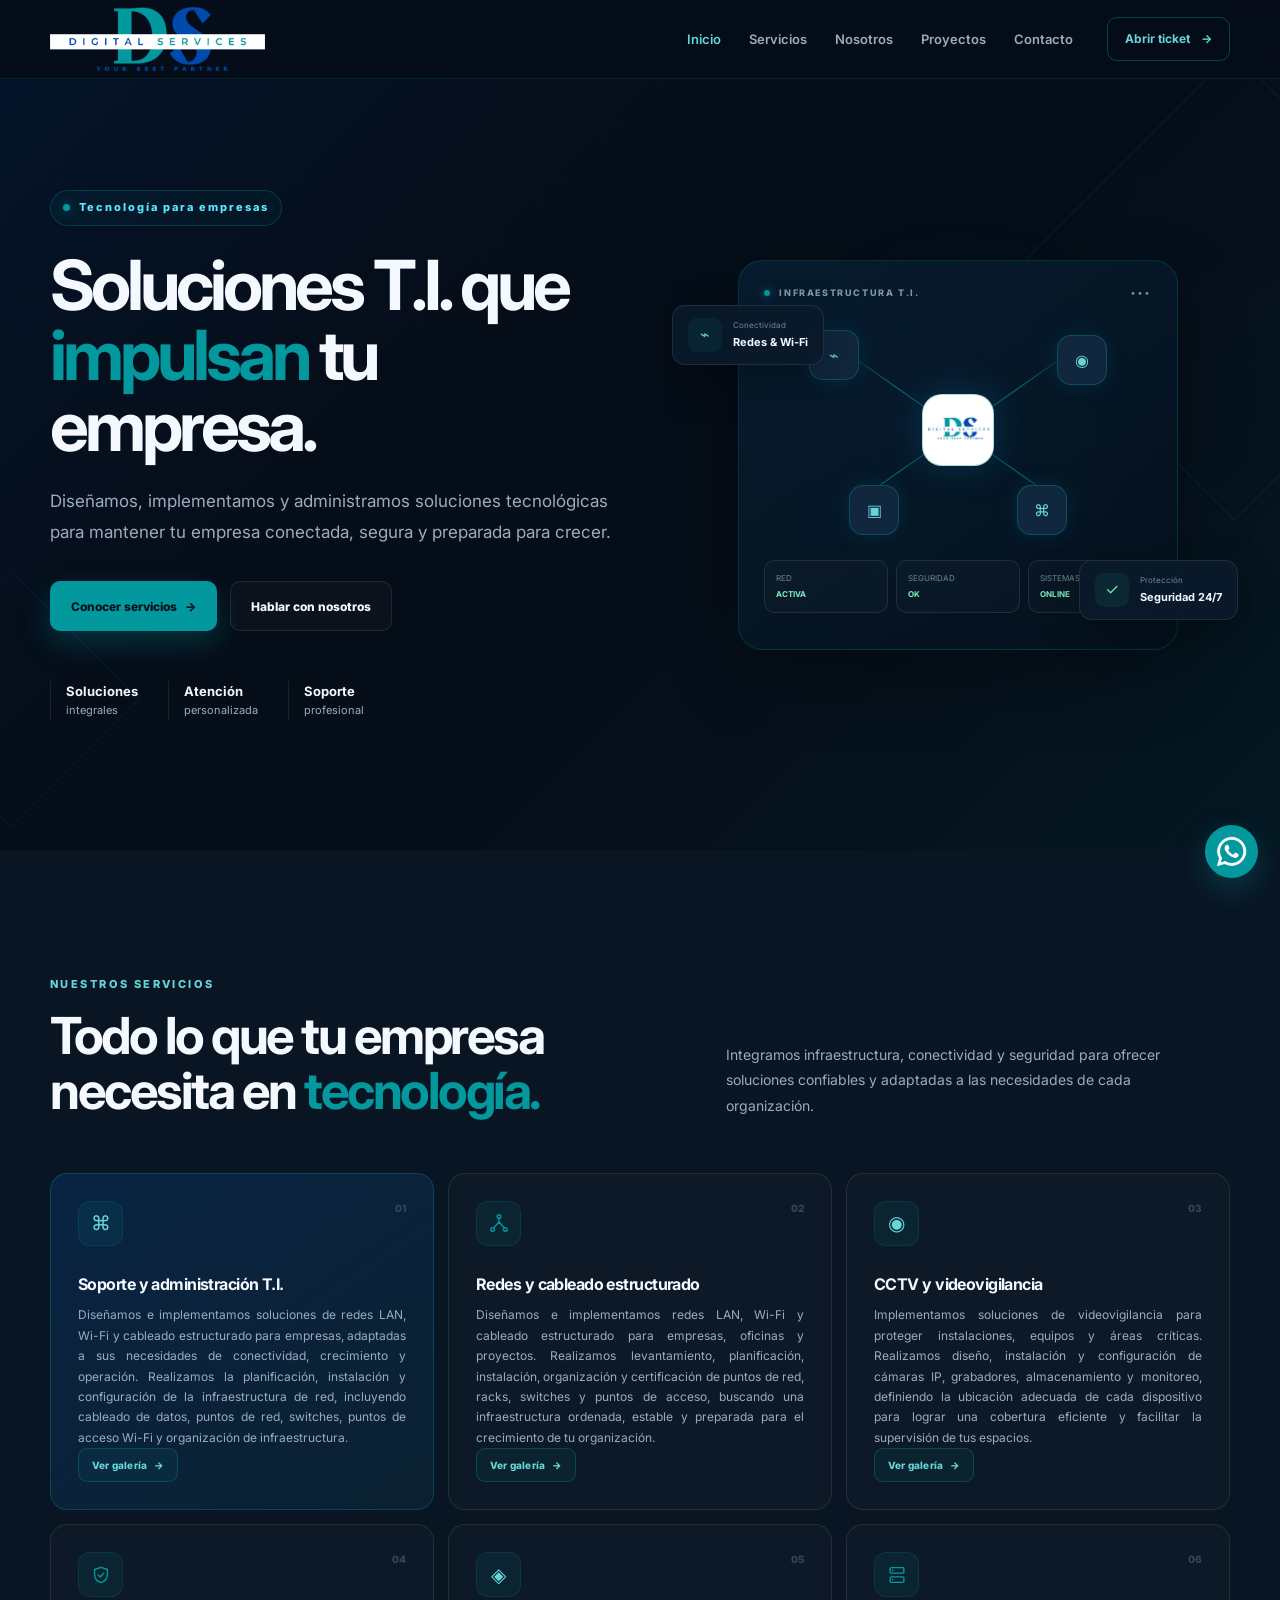
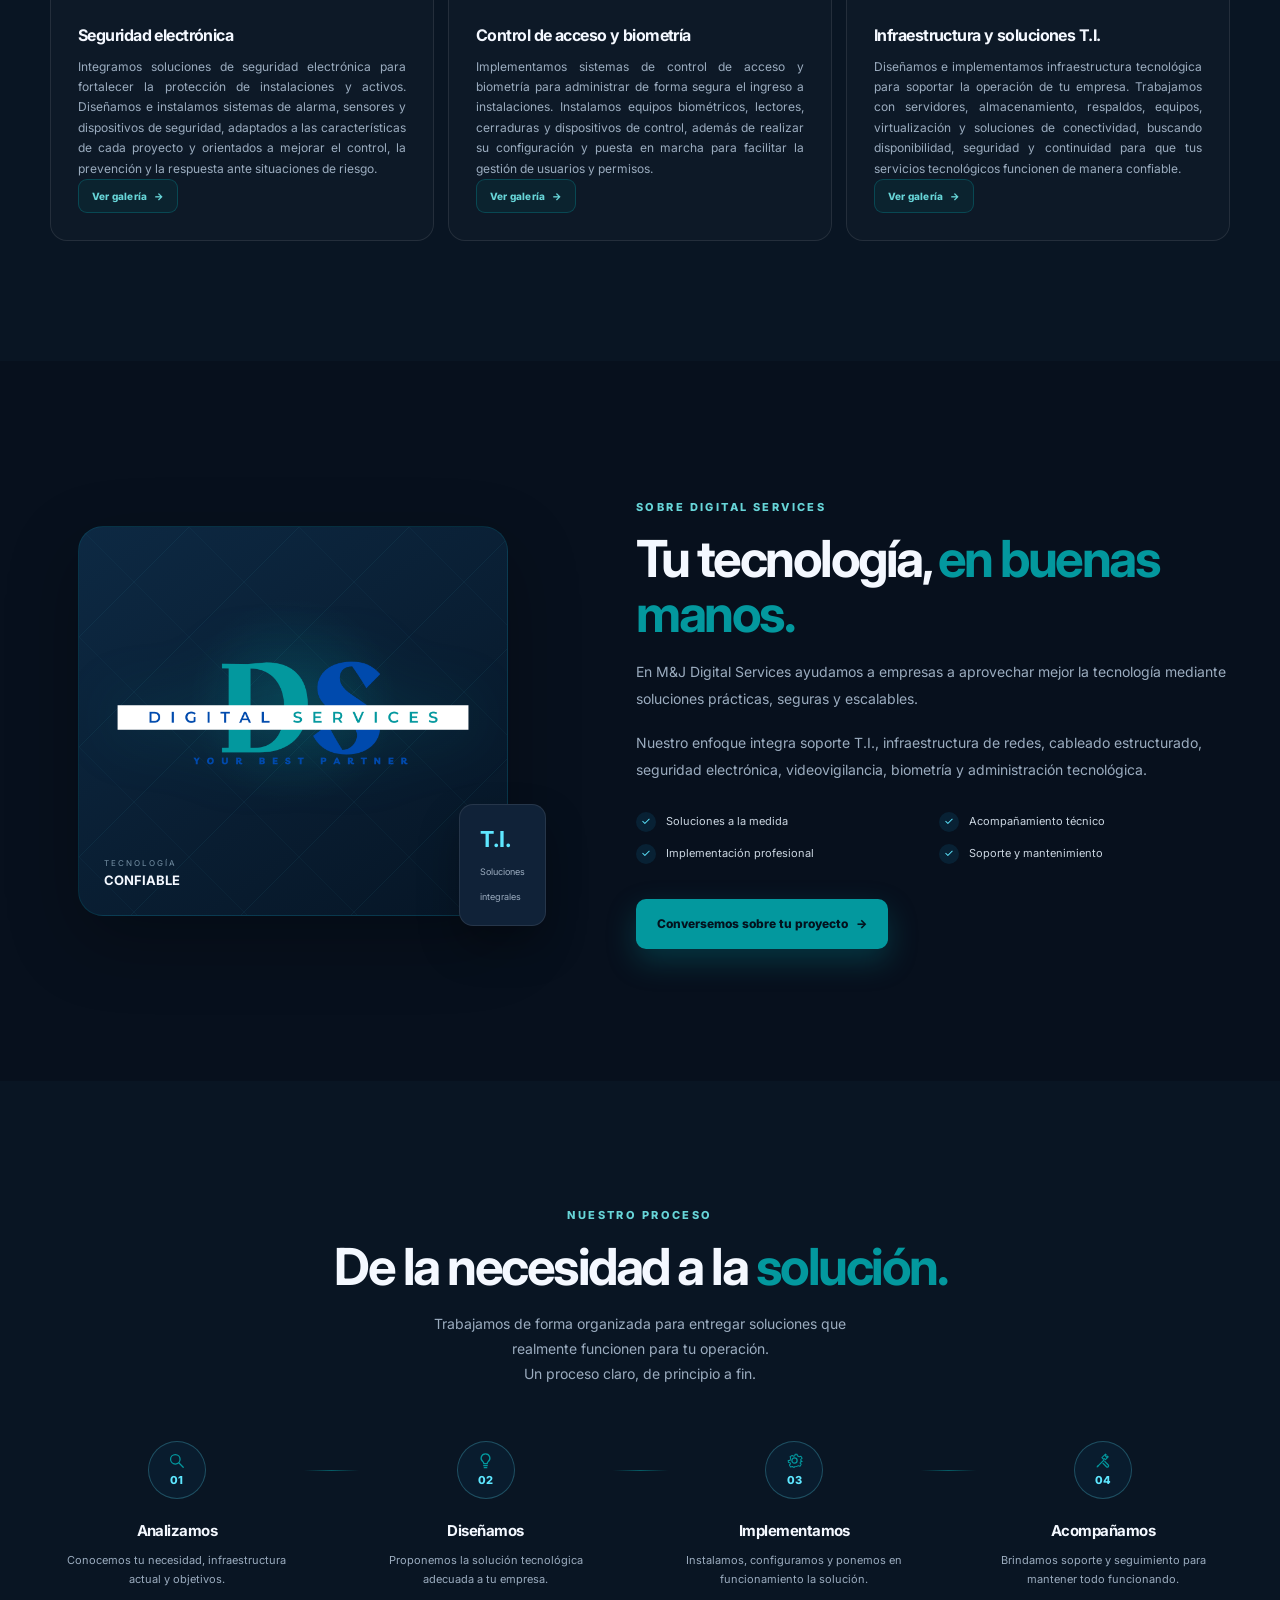
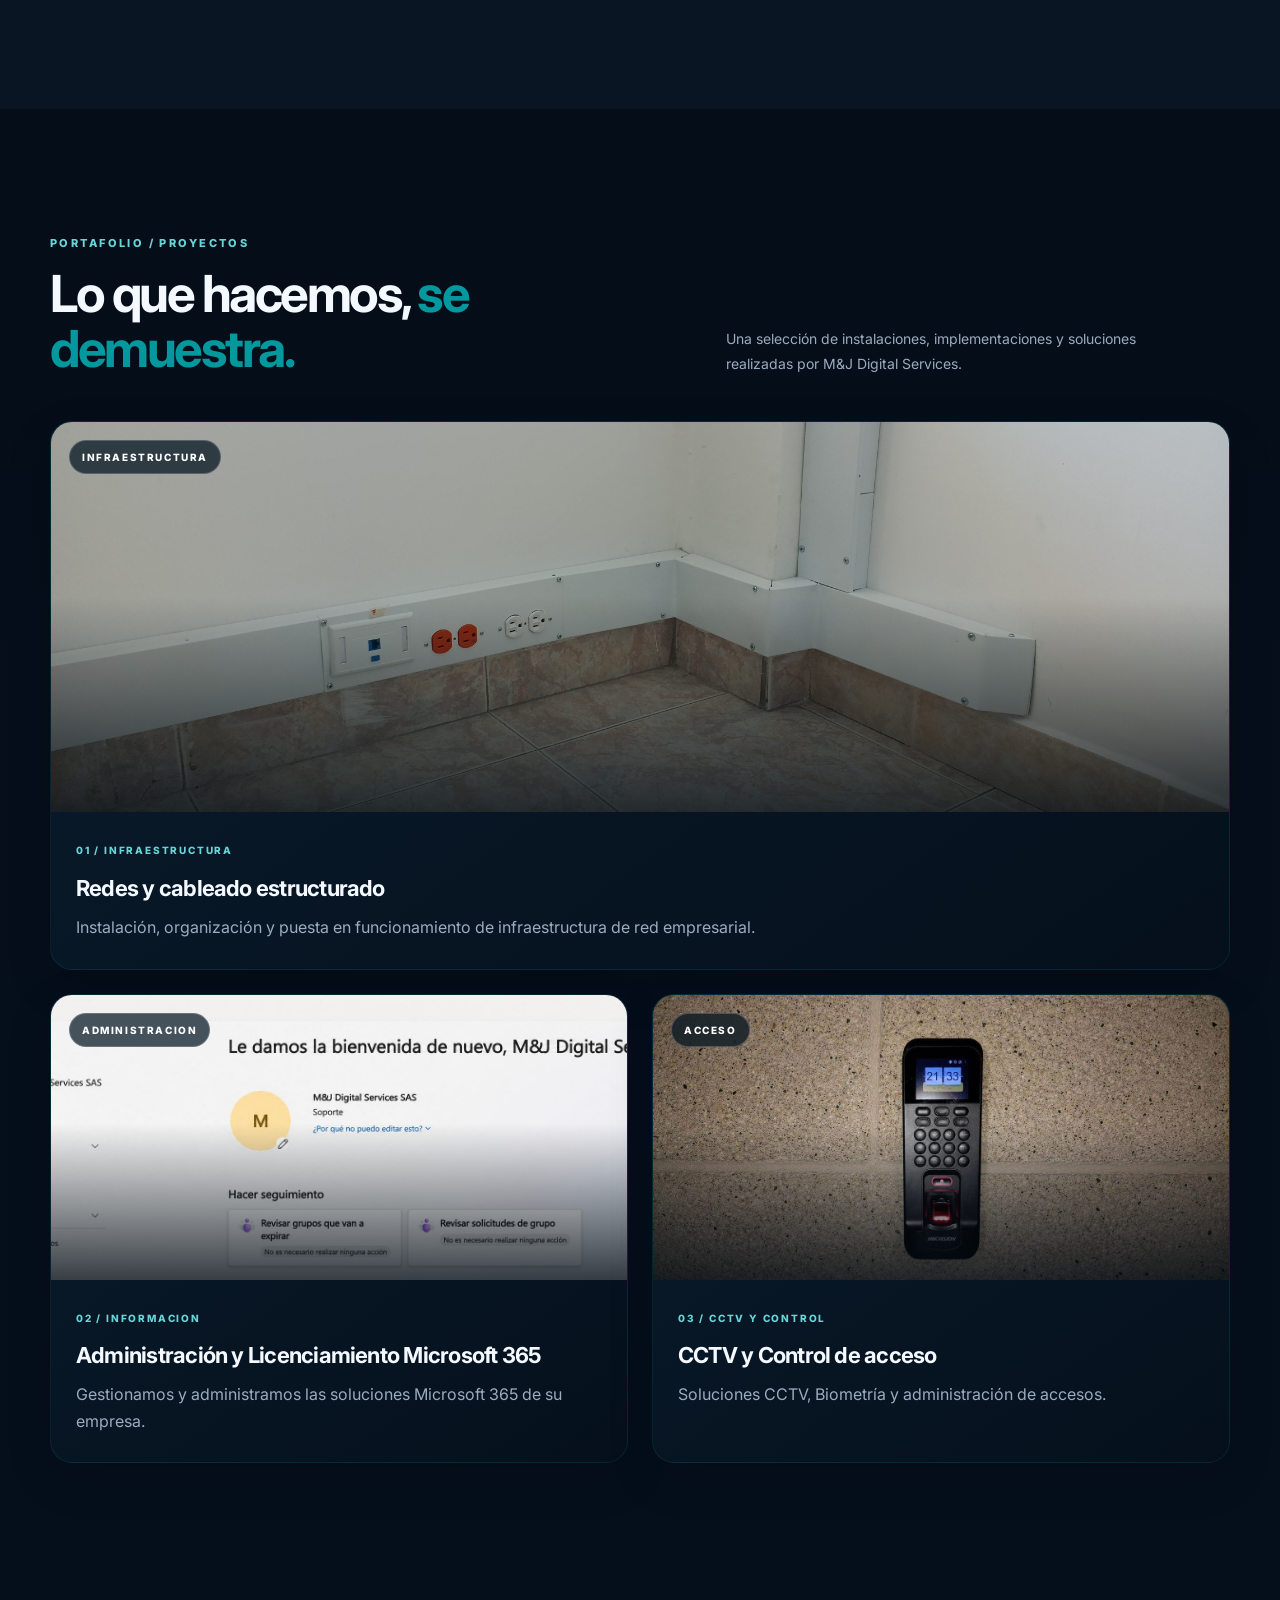
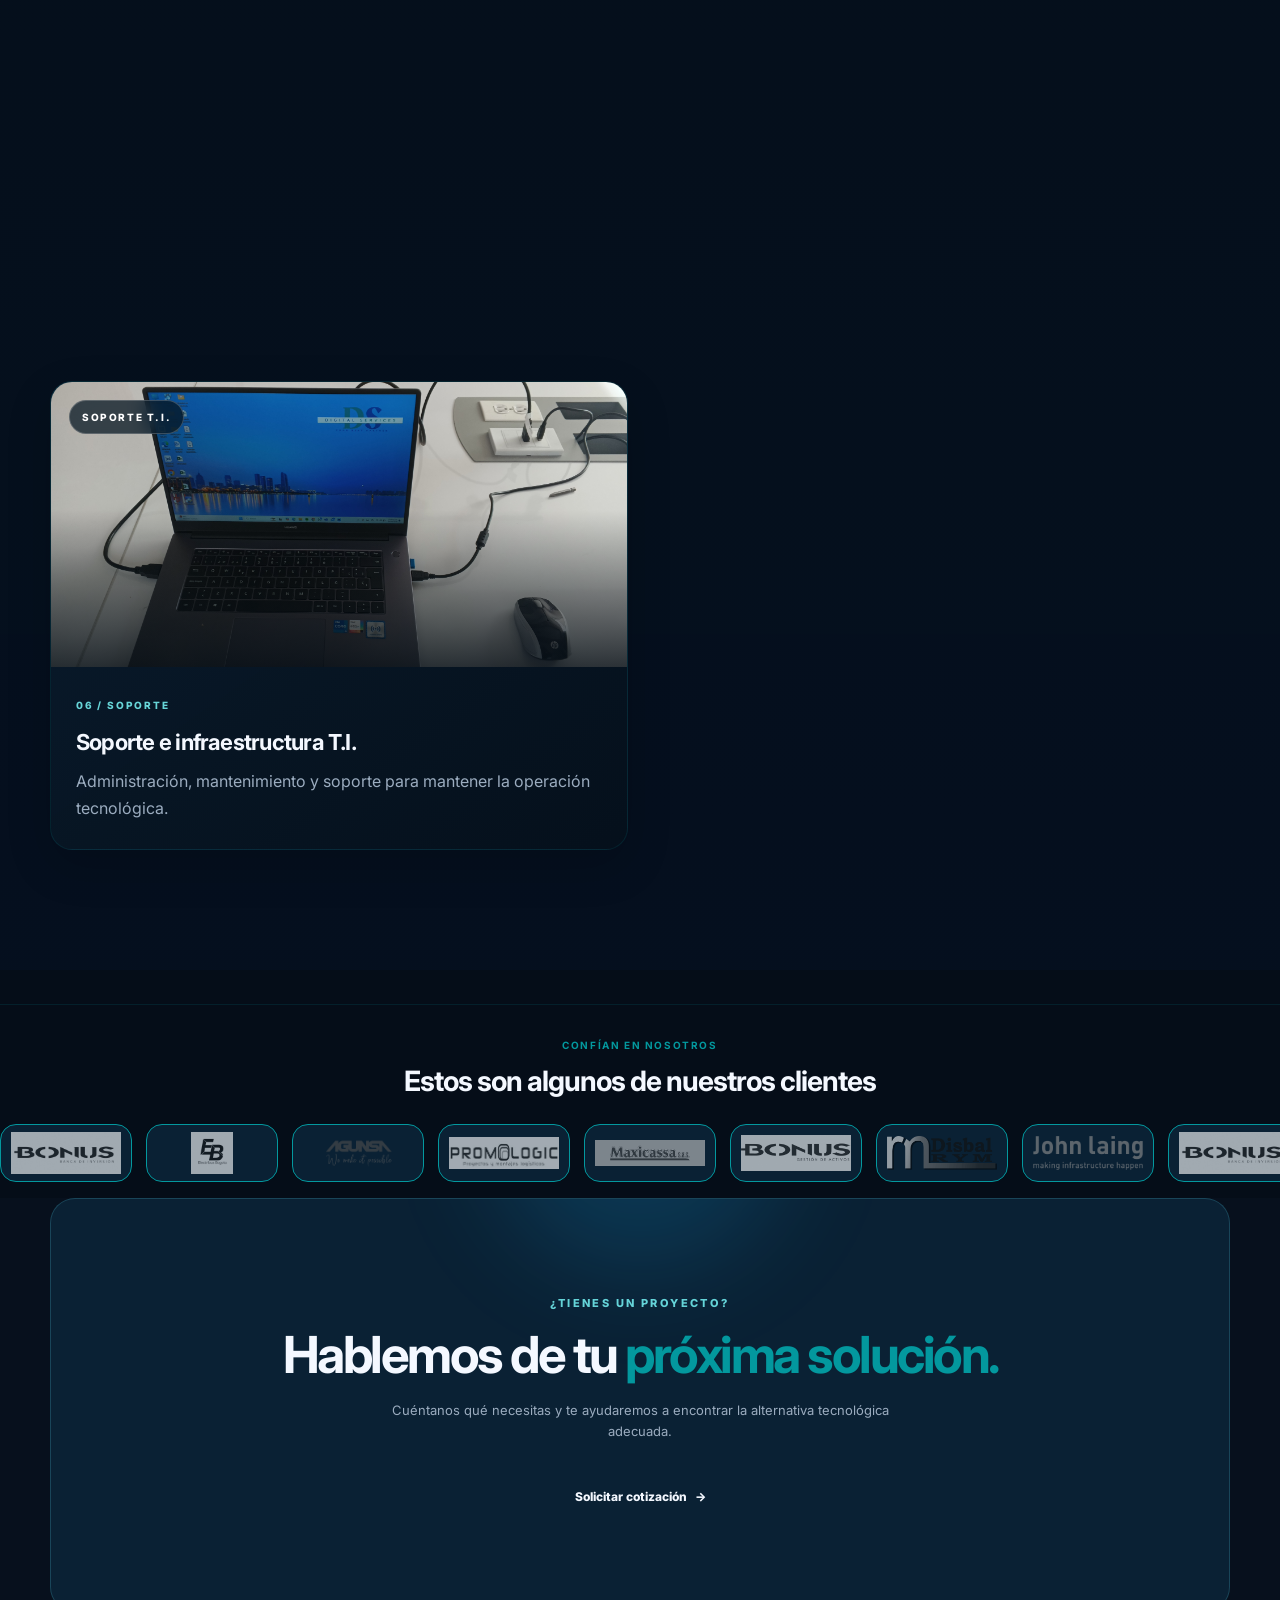
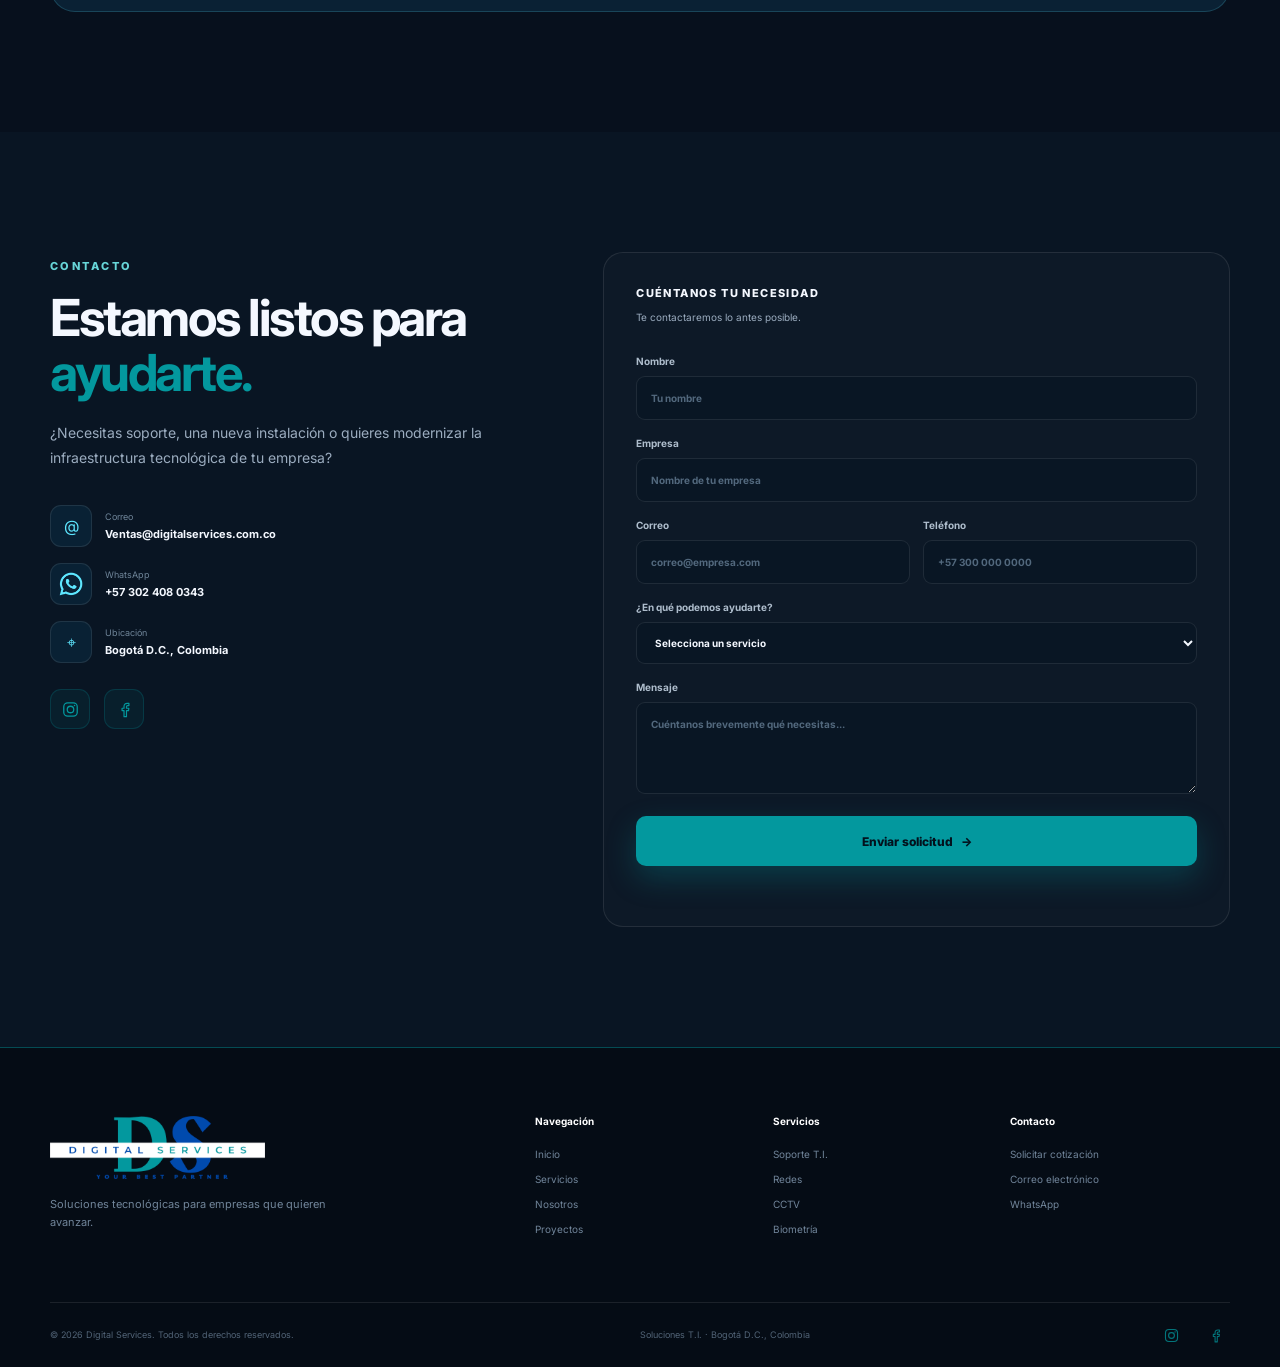
==== commit 9f610690: "Add files via upload" ====
--- a/index.html
+++ b/index.html
@@ -84,7 +84,7 @@
 
             <div class="network">
               <div class="node node-main">
-                <img src="img/logo-ds.png" alt="DS">
+                <img src="img/Logo DS.png" alt="DS">
               </div>
               <div class="connection c1"></div>
               <div class="connection c2"></div>
@@ -142,7 +142,7 @@
           </article>
 
           <article class="service-card reveal" data-gallery="2" tabindex="0" role="button" aria-label="Ver galería del servicio 2">
-            <div class="service-icon">⌁</div>
+            <div class="service-icon"><svg class="service-icon-svg" viewBox="0 0 24 24" fill="none" aria-hidden="true"><circle cx="12" cy="5" r="2" stroke="#03989E" stroke-width="1.5"/><circle cx="5" cy="19" r="2" stroke="#03989E" stroke-width="1.5"/><circle cx="19" cy="19" r="2" stroke="#03989E" stroke-width="1.5"/><path d="M12 7v4M12 11 6.3 17.2M12 11l5.7 6.2" stroke="#03989E" stroke-width="1.5" stroke-linecap="round"/></svg></div>
             <span class="service-number">02</span>
             <h3>Redes y cableado estructurado</h3>
             <p>Diseñamos e implementamos redes LAN, Wi-Fi y cableado estructurado para empresas, oficinas y proyectos. Realizamos levantamiento, planificación, instalación, organización y certificación de puntos de red, racks, switches y puntos de acceso, buscando una infraestructura ordenada, estable y preparada para el crecimiento de tu organización.</p>
@@ -158,7 +158,7 @@
           </article>
 
           <article class="service-card reveal" data-gallery="4" tabindex="0" role="button" aria-label="Ver galería del servicio 4">
-            <div class="service-icon">✓</div>
+            <div class="service-icon"><svg class="service-icon-svg" viewBox="0 0 24 24" fill="none" aria-hidden="true"><path d="M12 3.6 19 6v5.4c0 4.4-3 7.6-7 9-4-1.4-7-4.6-7-9V6l7-2.4Z" stroke="#03989E" stroke-width="1.5" stroke-linejoin="round"/><path d="M9.2 12.1l2 2 3.6-4" stroke="#03989E" stroke-width="1.5" stroke-linecap="round" stroke-linejoin="round"/></svg></div>
             <span class="service-number">04</span>
             <h3>Seguridad electrónica</h3>
             <p>Integramos soluciones de seguridad electrónica para fortalecer la protección de instalaciones y activos. Diseñamos e instalamos sistemas de alarma, sensores y dispositivos de seguridad, adaptados a las características de cada proyecto y orientados a mejorar el control, la prevención y la respuesta ante situaciones de riesgo.</p>
@@ -174,7 +174,7 @@
           </article>
 
           <article class="service-card reveal" data-gallery="6" tabindex="0" role="button" aria-label="Ver galería del servicio 6">
-            <div class="service-icon">▣</div>
+            <div class="service-icon"><svg class="service-icon-svg" viewBox="0 0 24 24" fill="none" aria-hidden="true"><rect x="4.5" y="4" width="15" height="6" rx="1.2" stroke="#03989E" stroke-width="1.5"/><rect x="4.5" y="14" width="15" height="6" rx="1.2" stroke="#03989E" stroke-width="1.5"/><circle cx="7.3" cy="7" r=".9" fill="#03989E"/><circle cx="7.3" cy="17" r=".9" fill="#03989E"/></svg></div>
             <span class="service-number">06</span>
             <h3>Infraestructura y soluciones T.I.</h3>
             <p>Diseñamos e implementamos infraestructura tecnológica para soportar la operación de tu empresa. Trabajamos con servidores, almacenamiento, respaldos, equipos, virtualización y soluciones de conectividad, buscando disponibilidad, seguridad y continuidad para que tus servicios tecnológicos funcionen de manera confiable.</p>
@@ -234,30 +234,42 @@
         <div class="section-heading centered reveal">
           <span class="section-label">NUESTRO PROCESO</span>
           <h2>De la necesidad a la <span>solución.</span></h2>
-          <p>Trabajamos de forma organizada para entregar soluciones que realmente funcionen para tu operación.</p>
+          <p>Trabajamos de forma organizada para entregar soluciones que realmente funcionen para tu operación.<br>Un proceso claro, de principio a fin.</p>
         </div>
 
         <div class="process-grid">
           <div class="process-item reveal">
-            <div class="process-number">01</div>
+            <div class="process-number">
+              <svg class="process-icon" viewBox="0 0 24 24" fill="none" aria-hidden="true"><circle cx="10.5" cy="10.5" r="6" stroke="#03989E" stroke-width="1.6"/><line x1="15.2" y1="15.2" x2="20.5" y2="20.5" stroke="#03989E" stroke-width="1.6" stroke-linecap="round"/></svg>
+              <span>01</span>
+            </div>
             <h3>Analizamos</h3>
             <p>Conocemos tu necesidad, infraestructura actual y objetivos.</p>
           </div>
           <div class="process-line"></div>
           <div class="process-item reveal">
-            <div class="process-number">02</div>
+            <div class="process-number">
+              <svg class="process-icon" viewBox="0 0 24 24" fill="none" aria-hidden="true"><path d="M12 3.5a5.5 5.5 0 0 1 3.2 9.98c-.62.45-1 1.17-1 1.97v.55h-4.4v-.55c0-.8-.38-1.52-1-1.97A5.5 5.5 0 0 1 12 3.5Z" stroke="#03989E" stroke-width="1.6" stroke-linejoin="round"/><line x1="9.8" y1="18.5" x2="14.2" y2="18.5" stroke="#03989E" stroke-width="1.6" stroke-linecap="round"/><line x1="10.4" y1="21" x2="13.6" y2="21" stroke="#03989E" stroke-width="1.6" stroke-linecap="round"/></svg>
+              <span>02</span>
+            </div>
             <h3>Diseñamos</h3>
             <p>Proponemos la solución tecnológica adecuada a tu empresa.</p>
           </div>
           <div class="process-line"></div>
           <div class="process-item reveal">
-            <div class="process-number">03</div>
+            <div class="process-number">
+              <svg class="process-icon" viewBox="0 0 24 24" fill="none" aria-hidden="true"><path d="M12 8.7a3.3 3.3 0 1 0 0 6.6 3.3 3.3 0 0 0 0-6.6Z" stroke="#03989E" stroke-width="1.6"/><path d="M20 12a8 8 0 0 0-.13-1.44l1.72-1.34-1.5-2.6-2.06.7a8.05 8.05 0 0 0-2.49-1.44L15.2 4h-2.4l-.34 2.03a8.05 8.05 0 0 0-1.53.63L9.06 5.62l-2.6 1.5.7 2.06A8.05 8.05 0 0 0 6.44 12L4 12l.34 2.4 2.03.34c.16.55.38 1.07.63 1.53l-1.44 1.4 1.5 2.6 2.06-.7c.71.5 1.5.9 2.35 1.15L12 20l2.53-.28c.85-.25 1.64-.65 2.35-1.15l2.06.7 1.5-2.6-1.44-1.4c.25-.46.47-.98.63-1.53l2.03-.34L20 12Z" stroke="#03989E" stroke-width="1.3" stroke-linejoin="round"/></svg>
+              <span>03</span>
+            </div>
             <h3>Implementamos</h3>
             <p>Instalamos, configuramos y ponemos en funcionamiento la solución.</p>
           </div>
           <div class="process-line"></div>
           <div class="process-item reveal">
-            <div class="process-number">04</div>
+            <div class="process-number">
+              <svg class="process-icon" viewBox="0 0 24 24" fill="none" aria-hidden="true"><path d="M5.2 18.8 12.5 11.5" stroke="#03989E" stroke-width="1.6" stroke-linecap="round"/><path d="M4 20l1.6-1.6" stroke="#03989E" stroke-width="1.6" stroke-linecap="round"/><path d="M11 7.5 14.5 4l1 1-1.2 1.2 1.5 1.5L17 6.5l1 1-3.5 3.5-1.5-1.5L12 10.5l-2-2Z" stroke="#03989E" stroke-width="1.3" stroke-linejoin="round"/><path d="M13.2 12.8 18 17.6a1.6 1.6 0 0 1-2.26 2.26l-4.8-4.8" stroke="#03989E" stroke-width="1.6" stroke-linejoin="round"/></svg>
+              <span>04</span>
+            </div>
             <h3>Acompañamos</h3>
             <p>Brindamos soporte y seguimiento para mantener todo funcionando.</p>
           </div>
@@ -413,23 +425,43 @@
       </div>
 
       <div class="clients-slider" aria-label="Logos de nuestros clientes">
-        <div class="clients-track">
-          <div class="client-logo"><img src="img/clientes/cliente-01.png" alt="Cliente 1"></div>
-          <div class="client-logo"><img src="img/clientes/cliente-02.png" alt="Cliente 2"></div>
-          <div class="client-logo"><img src="img/clientes/cliente-03.png" alt="Cliente 3"></div>
-          <div class="client-logo"><img src="img/clientes/cliente-04.jpg" alt="Cliente 4"></div>
-          <div class="client-logo"><img src="img/clientes/cliente-05.jpg" alt="Cliente 5"></div>
-          <div class="client-logo"><img src="img/clientes/cliente-06.png" alt="Cliente 6"></div>
-          <div class="client-logo"><img src="img/clientes/cliente-07.png" alt="Cliente 7"></div>
-          <div class="client-logo"><img src="img/clientes/cliente-08.webp" alt="Cliente 8"></div>
-          <div class="client-logo"><img src="img/clientes/cliente-01.png" alt="Cliente 1"></div>
-          <div class="client-logo"><img src="img/clientes/cliente-02.png" alt="Cliente 2"></div>
-          <div class="client-logo"><img src="img/clientes/cliente-03.png" alt="Cliente 3"></div>
-          <div class="client-logo"><img src="img/clientes/cliente-04.jpg" alt="Cliente 4"></div>
-          <div class="client-logo"><img src="img/clientes/cliente-05.jpg" alt="Cliente 5"></div>
-          <div class="client-logo"><img src="img/clientes/cliente-06.png" alt="Cliente 6"></div>
-          <div class="client-logo"><img src="img/clientes/cliente-07.png" alt="Cliente 7"></div>
-          <div class="client-logo"><img src="img/clientes/cliente-08.webp" alt="Cliente 8"></div>
+        <div class="clients-track" id="clientsTrack">
+          <div class="client-logo" data-master="true"><img src="img/clientes/cliente-01.png" alt="Cliente 1"></div>
+          <div class="client-logo" data-master="true"><img src="img/clientes/cliente-02.png" alt="Cliente 2"></div>
+          <div class="client-logo" data-master="true"><img src="img/clientes/cliente-03.png" alt="Cliente 3"></div>
+          <div class="client-logo" data-master="true"><img src="img/clientes/cliente-04.jpg" alt="Cliente 4"></div>
+          <div class="client-logo" data-master="true"><img src="img/clientes/cliente-05.jpg" alt="Cliente 5"></div>
+          <div class="client-logo" data-master="true"><img src="img/clientes/cliente-06.png" alt="Cliente 6"></div>
+          <div class="client-logo" data-master="true"><img src="img/clientes/cliente-07.png" alt="Cliente 7"></div>
+          <div class="client-logo" data-master="true"><img src="img/clientes/cliente-08.webp" alt="Cliente 8"></div>
+          <!-- Las siguientes copias son duplicados generados para el loop infinito.
+               Se ocultan de lectores de pantalla (aria-hidden) y el script.js añade
+               más copias automáticamente si la pantalla es muy ancha, para que
+               nunca se agote el contenido antes de reiniciar el ciclo. -->
+          <div class="client-logo" aria-hidden="true"><img src="img/clientes/cliente-01.png" alt="" aria-hidden="true"></div>
+          <div class="client-logo" aria-hidden="true"><img src="img/clientes/cliente-02.png" alt="" aria-hidden="true"></div>
+          <div class="client-logo" aria-hidden="true"><img src="img/clientes/cliente-03.png" alt="" aria-hidden="true"></div>
+          <div class="client-logo" aria-hidden="true"><img src="img/clientes/cliente-04.jpg" alt="" aria-hidden="true"></div>
+          <div class="client-logo" aria-hidden="true"><img src="img/clientes/cliente-05.jpg" alt="" aria-hidden="true"></div>
+          <div class="client-logo" aria-hidden="true"><img src="img/clientes/cliente-06.png" alt="" aria-hidden="true"></div>
+          <div class="client-logo" aria-hidden="true"><img src="img/clientes/cliente-07.png" alt="" aria-hidden="true"></div>
+          <div class="client-logo" aria-hidden="true"><img src="img/clientes/cliente-08.webp" alt="" aria-hidden="true"></div>
+          <div class="client-logo" aria-hidden="true"><img src="img/clientes/cliente-01.png" alt="" aria-hidden="true"></div>
+          <div class="client-logo" aria-hidden="true"><img src="img/clientes/cliente-02.png" alt="" aria-hidden="true"></div>
+          <div class="client-logo" aria-hidden="true"><img src="img/clientes/cliente-03.png" alt="" aria-hidden="true"></div>
+          <div class="client-logo" aria-hidden="true"><img src="img/clientes/cliente-04.jpg" alt="" aria-hidden="true"></div>
+          <div class="client-logo" aria-hidden="true"><img src="img/clientes/cliente-05.jpg" alt="" aria-hidden="true"></div>
+          <div class="client-logo" aria-hidden="true"><img src="img/clientes/cliente-06.png" alt="" aria-hidden="true"></div>
+          <div class="client-logo" aria-hidden="true"><img src="img/clientes/cliente-07.png" alt="" aria-hidden="true"></div>
+          <div class="client-logo" aria-hidden="true"><img src="img/clientes/cliente-08.webp" alt="" aria-hidden="true"></div>
+          <div class="client-logo" aria-hidden="true"><img src="img/clientes/cliente-01.png" alt="" aria-hidden="true"></div>
+          <div class="client-logo" aria-hidden="true"><img src="img/clientes/cliente-02.png" alt="" aria-hidden="true"></div>
+          <div class="client-logo" aria-hidden="true"><img src="img/clientes/cliente-03.png" alt="" aria-hidden="true"></div>
+          <div class="client-logo" aria-hidden="true"><img src="img/clientes/cliente-04.jpg" alt="" aria-hidden="true"></div>
+          <div class="client-logo" aria-hidden="true"><img src="img/clientes/cliente-05.jpg" alt="" aria-hidden="true"></div>
+          <div class="client-logo" aria-hidden="true"><img src="img/clientes/cliente-06.png" alt="" aria-hidden="true"></div>
+          <div class="client-logo" aria-hidden="true"><img src="img/clientes/cliente-07.png" alt="" aria-hidden="true"></div>
+          <div class="client-logo" aria-hidden="true"><img src="img/clientes/cliente-08.webp" alt="" aria-hidden="true"></div>
         </div>
       </div>
     </section>
@@ -464,13 +496,22 @@
               <div><small>Correo</small><strong>Ventas@digitalservices.com.co</strong></div>
             </a>
             <a href="https://wa.me/573024080343" target="_blank" rel="noopener" class="contact-detail">
-              <span class="detail-icon">◔</span>
+              <span class="detail-icon"><img src="img/whatsapp-logo-blue.png" alt="WhatsApp" class="whatsapp-icon-img"></span>
               <div><small>WhatsApp</small><strong>+57 302 408 0343</strong></div>
             </a>
             <div class="contact-detail">
               <span class="detail-icon">⌖</span>
               <div><small>Ubicación</small><strong>Bogotá D.C., Colombia</strong></div>
             </div>
+          </div>
+
+          <div class="contact-social">
+            <a href="https://www.instagram.com/digitalservices.sas" target="_blank" rel="noopener" aria-label="Instagram">
+              <svg viewBox="0 0 24 24" fill="none" aria-hidden="true"><rect x="3.5" y="3.5" width="17" height="17" rx="5" stroke="currentColor" stroke-width="1.6"/><circle cx="12" cy="12" r="4.1" stroke="currentColor" stroke-width="1.6"/><circle cx="17.1" cy="6.9" r="1" fill="currentColor"/></svg>
+            </a>
+            <a href="https://www.facebook.com/share/1HJCYf5NYh/" target="_blank" rel="noopener" aria-label="Facebook">
+              <svg viewBox="0 0 24 24" fill="none" aria-hidden="true"><path d="M14.5 21v-7.6h2.6l.4-3h-3v-1.9c0-.87.24-1.46 1.5-1.46h1.6V4.34c-.28-.04-1.23-.12-2.33-.12-2.3 0-3.87 1.4-3.87 3.98v2.2H8.9v3h2.5V21h3.1Z" stroke="currentColor" stroke-width="1.5" stroke-linejoin="round"/></svg>
+            </a>
           </div>
         </div>
 
@@ -569,10 +610,18 @@
     <div class="container footer-bottom">
       <span>© <span id="year"></span> Digital Services. Todos los derechos reservados.</span>
       <span>Soluciones T.I. · Bogotá D.C., Colombia</span>
+      <div class="footer-social">
+        <a href="https://www.instagram.com/digitalservices.sas" target="_blank" rel="noopener" aria-label="Instagram">
+          <svg viewBox="0 0 24 24" fill="none" aria-hidden="true"><rect x="3.5" y="3.5" width="17" height="17" rx="5" stroke="currentColor" stroke-width="1.6"/><circle cx="12" cy="12" r="4.1" stroke="currentColor" stroke-width="1.6"/><circle cx="17.1" cy="6.9" r="1" fill="currentColor"/></svg>
+        </a>
+        <a href="https://www.facebook.com/share/1HJCYf5NYh/" target="_blank" rel="noopener" aria-label="Facebook">
+          <svg viewBox="0 0 24 24" fill="none" aria-hidden="true"><path d="M14.5 21v-7.6h2.6l.4-3h-3v-1.9c0-.87.24-1.46 1.5-1.46h1.6V4.34c-.28-.04-1.23-.12-2.33-.12-2.3 0-3.87 1.4-3.87 3.98v2.2H8.9v3h2.5V21h3.1Z" stroke="currentColor" stroke-width="1.5" stroke-linejoin="round"/></svg>
+        </a>
+      </div>
     </div>
   </footer>
 
-  <a href="https://wa.me/573024080343" class="whatsapp" target="_blank" rel="noopener" aria-label="Contactar por WhatsApp">◔</a>
+  <a href="https://wa.me/573024080343" class="whatsapp" target="_blank" rel="noopener" aria-label="Contactar por WhatsApp"><img src="img/whatsapp-logo.png" alt="WhatsApp" class="whatsapp-icon-img"></a>
 
   <script src="js/script.js"></script>
 
--- a/css/styles.css
+++ b/css/styles.css
@@ -520,6 +520,11 @@
   margin-bottom: 28px;
 }
 
+.service-icon-svg {
+  width: 22px;
+  height: 22px;
+}
+
 .service-number {
   position: absolute;
   top: 26px;
@@ -661,15 +666,23 @@
 .process-number {
   width: 58px;
   height: 58px;
-  display: grid;
-  place-items: center;
+  display: flex;
+  flex-direction: column;
+  align-items: center;
+  justify-content: center;
+  gap: 2px;
   margin: 0 auto 20px;
   border-radius: 50%;
   border: 1px solid rgba(94,231,255,.25);
   background: rgba(24,182,255,.05);
   color: var(--accent-2);
-  font-size: 12px;
+  font-size: 11px;
   font-weight: 800;
+}
+
+.process-icon {
+  width: 19px;
+  height: 19px;
 }
 
 .process-item h3 { font-size: 15px; margin-bottom: 8px; }
@@ -677,7 +690,7 @@
 .process-line {
   width: 55px;
   height: 1px;
-  background: linear-gradient(90deg, transparent, rgba(94,231,255,.3), transparent);
+  background: linear-gradient(90deg, transparent, rgba(3,152,158,.55), transparent);
   margin-top: 29px;
 }
 
@@ -808,6 +821,37 @@
 .contact-detail small, .contact-detail strong { display: block; }
 .contact-detail small { color: #6f8599; font-size: 9px; }
 .contact-detail strong { font-size: 11px; margin-top: 2px; }
+
+.contact-social {
+  display: flex;
+  align-items: center;
+  gap: 14px;
+  margin-top: 26px;
+}
+
+.contact-social a {
+  display: grid;
+  place-items: center;
+  width: 40px;
+  height: 40px;
+  border-radius: 11px;
+  color: #03989E;
+  background: rgba(3,152,158,.08);
+  border: 1px solid rgba(3,152,158,.22);
+  transition: color .25s ease, transform .25s ease, background .25s ease, border-color .25s ease;
+}
+
+.contact-social a svg {
+  width: 19px;
+  height: 19px;
+}
+
+.contact-social a:hover,
+.contact-social a:focus-visible {
+  transform: translateY(-2px);
+  background: rgba(3,152,158,.16);
+  border-color: rgba(3,152,158,.4);
+}
 
 .contact-form {
   padding: 32px;
@@ -863,7 +907,7 @@
 .form-submit:disabled { opacity: 0.7; cursor: not-allowed; }
 
 /* Footer */
-.footer { background: #050c15; border-top: 1px solid var(--line); }
+.footer { background: #050c15; border-top: 1px solid rgba(3,152,158,.45); }
 
 .footer-top {
   display: grid;
@@ -892,6 +936,32 @@
   border-top: 1px solid var(--line);
   color: #526477;
   font-size: 9px;
+}
+
+.footer-social {
+  display: flex;
+  align-items: center;
+  gap: 14px;
+}
+
+.footer-social a {
+  display: grid;
+  place-items: center;
+  width: 30px;
+  height: 30px;
+  color: rgba(3,152,158,.75);
+  transition: color .25s ease, transform .25s ease, opacity .25s ease;
+}
+
+.footer-social a svg {
+  width: 17px;
+  height: 17px;
+}
+
+.footer-social a:hover,
+.footer-social a:focus-visible {
+  color: #03989E;
+  transform: translateY(-2px);
 }
 
 /* WhatsApp */
@@ -1165,12 +1235,12 @@
 }
 
 .btn-primary {
-  background: linear-gradient(135deg, var(--ds-blue), #075cc7);
-  box-shadow: 0 12px 30px rgba(0,74,173,.28);
+  background: var(--ds-turq);
+  box-shadow: 0 12px 30px rgba(3,152,158,.28);
 }
 
 .btn-primary:hover {
-  box-shadow: 0 16px 38px rgba(0,74,173,.42);
+  box-shadow: 0 16px 38px rgba(3,152,158,.42);
 }
 
 /* Tarjeta central: banda blanca inspirada en el logo */
@@ -1277,12 +1347,17 @@
   background: linear-gradient(145deg, rgba(10,29,46,.96), rgba(5,16,28,.98));
   box-shadow: 0 16px 45px rgba(0,0,0,.16);
   transition: transform .3s ease, border-color .3s ease, box-shadow .3s ease;
+  -webkit-tap-highlight-color: rgba(10,33,52,.55);
+}
+
+.portfolio-card * {
+  -webkit-tap-highlight-color: rgba(10,33,52,.55);
 }
 
 .portfolio-card:hover {
   transform: translateY(-7px);
   border-color: rgba(3,152,158,.42);
-  box-shadow: 0 24px 60px rgba(0,0,0,.28);
+  box-shadow: 0 24px 60px rgba(0,0,0,.28), 0 0 22px rgba(3,152,158,.22);
 }
 
 .portfolio-featured {
@@ -1436,9 +1511,7 @@
 
 /* CTA */
 .cta-box {
-  background:
-    linear-gradient(120deg, rgba(0,74,173,.92), rgba(3,152,158,.72)),
-    #004AAD;
+  background: #0A2134;
 }
 
 /* WhatsApp */
@@ -1876,7 +1949,7 @@
   justify-content: center;
   overflow: hidden;
   border-radius: 16px;
-  background: #030a12;
+  background: #0A2134;
   border: 1px solid rgba(255,255,255,.08);
 }
 
@@ -2115,7 +2188,7 @@
 
 @keyframes clientsScroll {
   from { transform: translateX(0); }
-  to { transform: translateX(calc(-50% - 12px)); }
+  to { transform: translateX(var(--clients-shift, calc(-50% - 12px))); }
 }
 
 @media (prefers-reduced-motion: reduce) {
@@ -2208,7 +2281,7 @@
 
 @keyframes clientsScrollCompact {
   from { transform: translateX(0); }
-  to { transform: translateX(calc(-50% - 7px)); }
+  to { transform: translateX(var(--clients-shift, calc(-50% - 7px))); }
 }
 
 @media (max-width: 700px) {
@@ -2243,12 +2316,19 @@
 
 
 /* =========================================================
-   CLIENTES — LOGOS EN ESCALA DE GRISES / COLOR AL PASAR
+   CLIENTES — TARJETA CON FONDO E IDENTIDAD DE MARCA
    ========================================================= */
 .client-logo {
-  border: 0;
-  background: transparent;
-  border-radius: 0;
+  border: 1.5px solid #03989E;
+  background: #0A2134;
+  border-radius: 16px;
+  transition: border-color .3s ease, box-shadow .3s ease;
+}
+
+.client-logo:hover,
+.client-logo:focus-within {
+  border-color: #03989E;
+  box-shadow: 0 0 16px rgba(3,152,158,.45);
 }
 
 .client-logo img {
@@ -2264,8 +2344,10 @@
   transform: scale(1.04);
 }
 
-/* Mantiene el efecto también cuando el usuario pasa directamente
-   sobre el logo, sin afectar la animación del carrusel. */
-.client-logo:hover {
-  background: transparent;
-}
+/* WhatsApp icon image (logo proporcionado por el cliente) */
+.whatsapp-icon-img {
+  width: 60%;
+  height: 60%;
+  object-fit: contain;
+  display: block;
+}
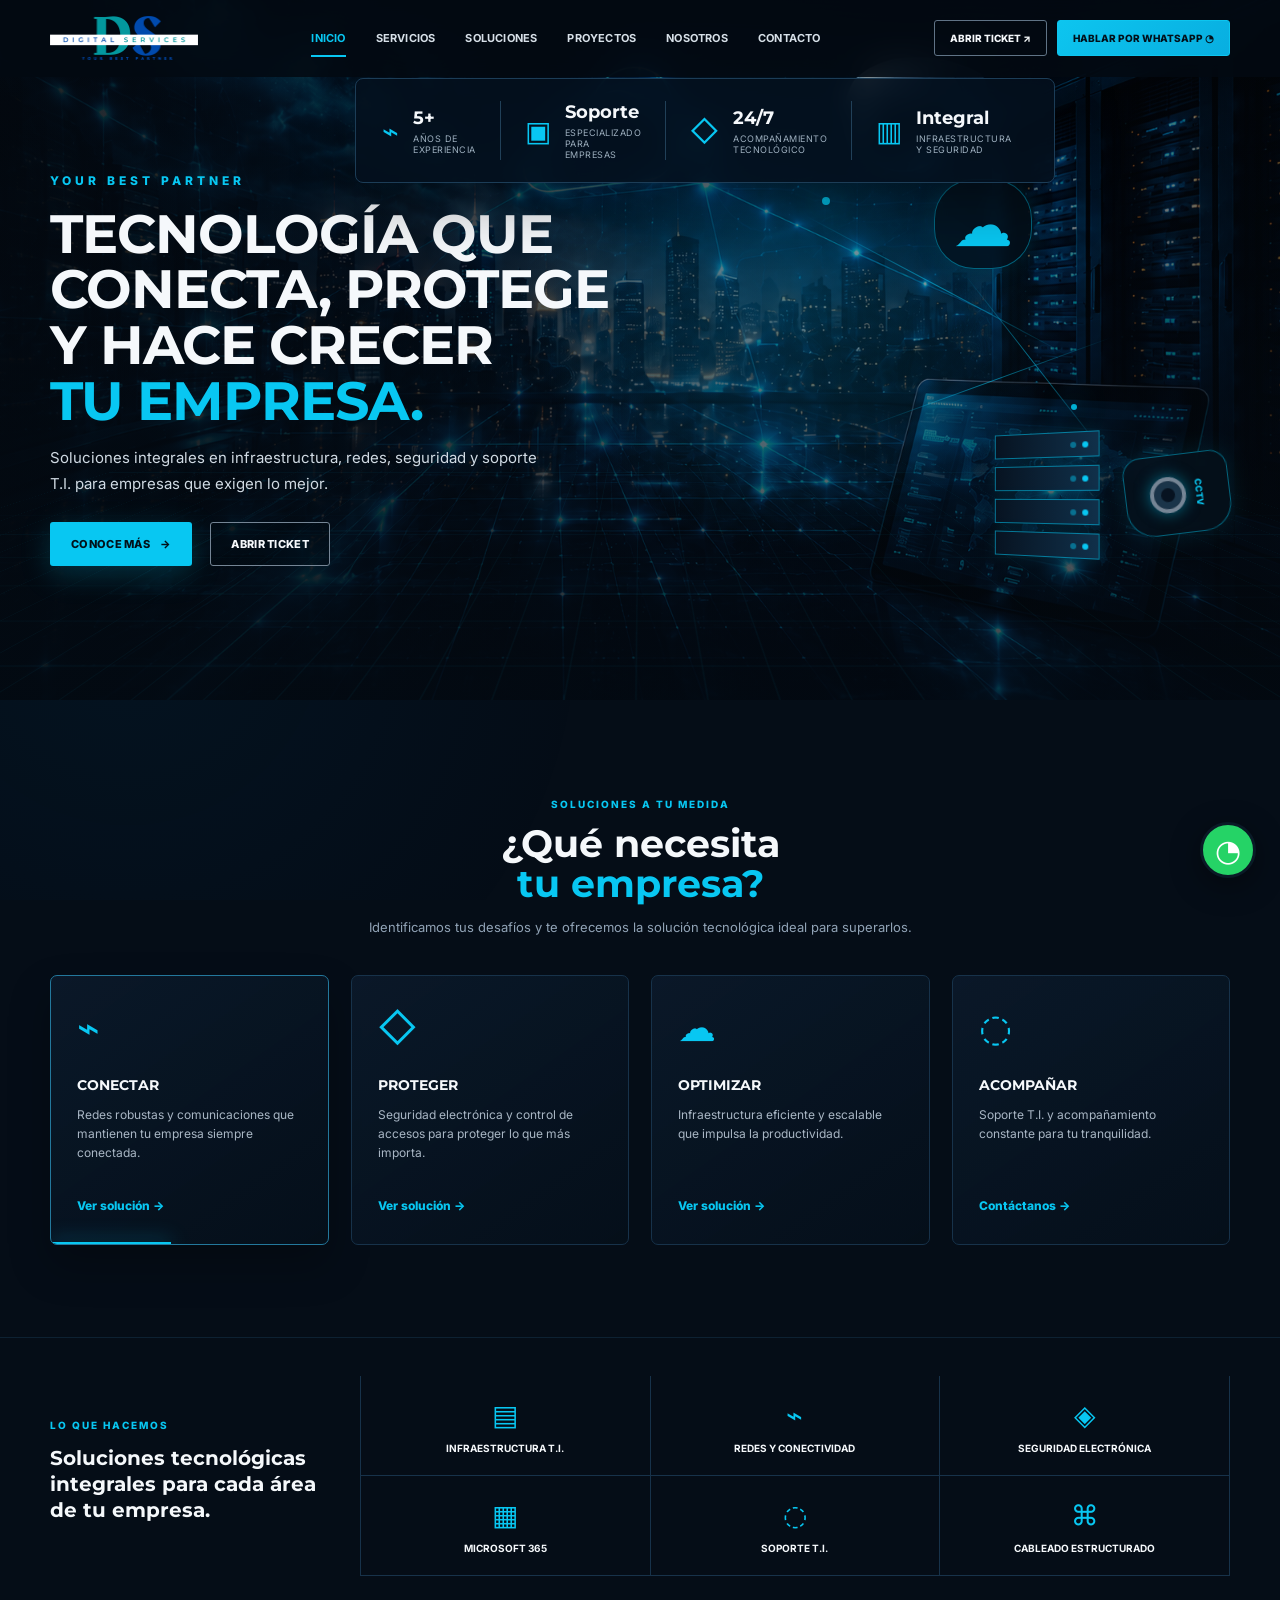
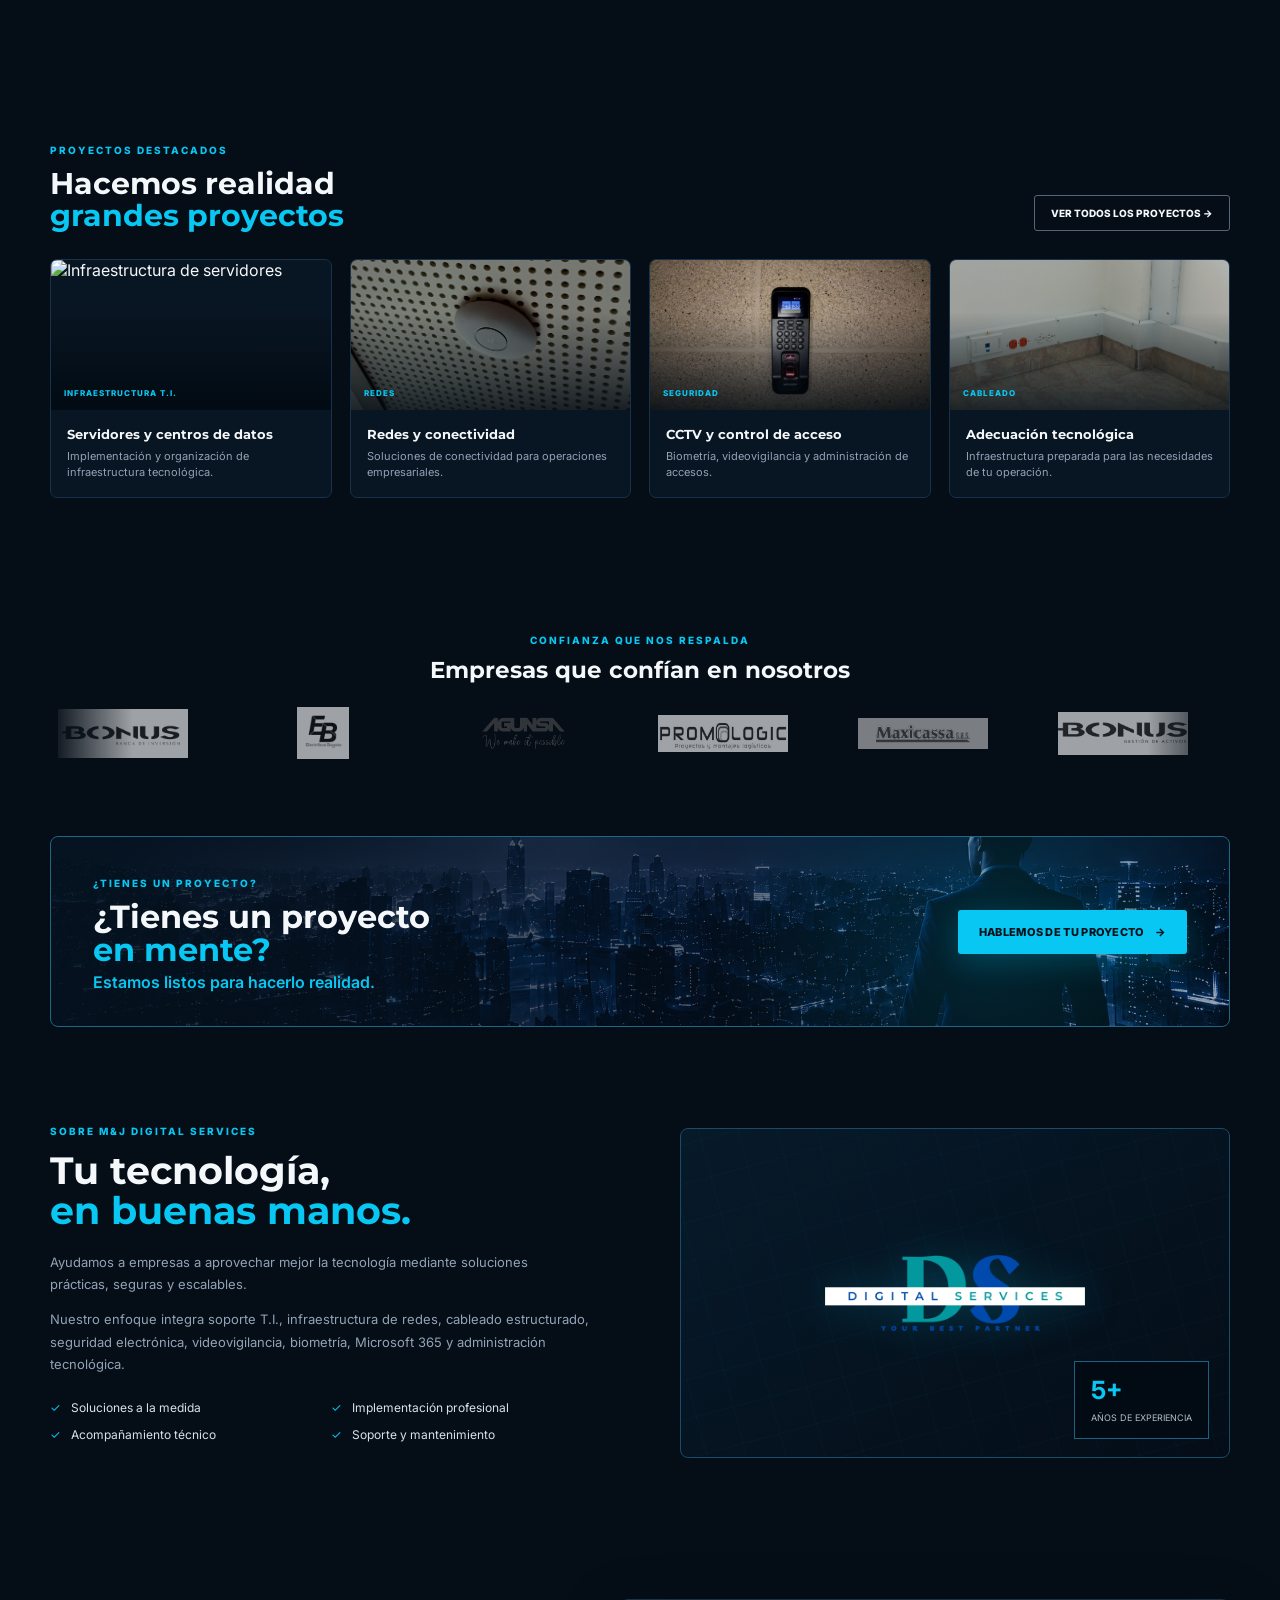
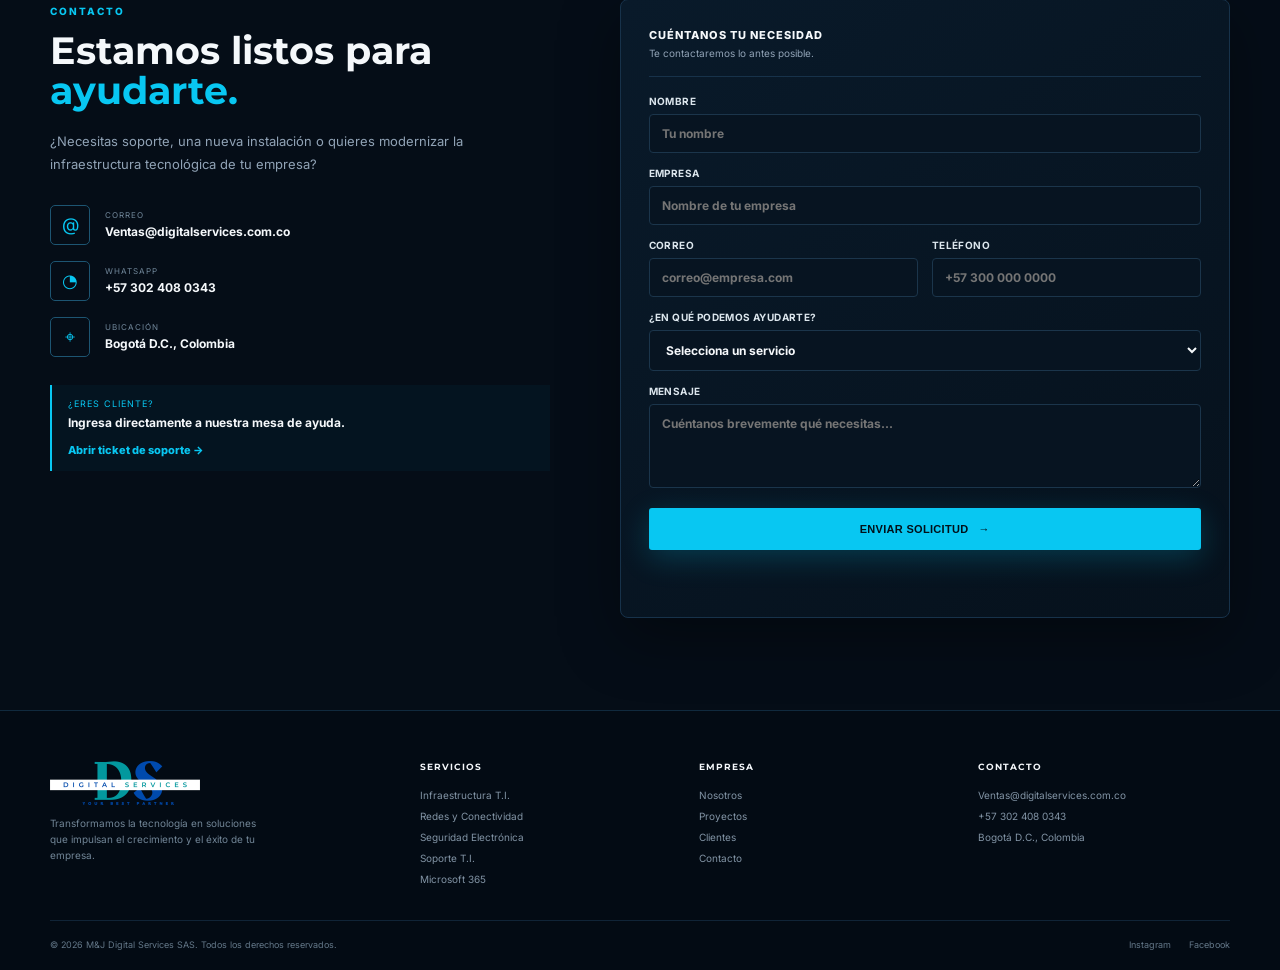
==== commit 9b0dd51a: "Add files via upload" ====
--- a/index.html
+++ b/index.html
@@ -3,649 +3,312 @@
 <head>
   <meta charset="UTF-8">
   <meta name="viewport" content="width=device-width, initial-scale=1.0">
-  <meta name="description" content="Digital Services - Soluciones integrales de tecnología, redes, cableado estructurado, seguridad electrónica, CCTV, biometría y soporte T.I.">
+  <meta name="description" content="M&J Digital Services SAS — infraestructura T.I., redes, seguridad electrónica, Microsoft 365, soporte y soluciones tecnológicas para empresas.">
   <meta name="theme-color" content="#06111f">
-  <title>Digital Services | Soluciones Tecnológicas</title>
-
+  <title>Digital Services | Tecnología que conecta, protege y hace crecer tu empresa</title>
+
+  <link rel="icon" type="image/png" sizes="32x32" href="img/favicon/favicon-32.png">
+  <link rel="apple-touch-icon" href="img/favicon/apple-touch-icon.png">
   <link rel="preconnect" href="https://fonts.googleapis.com">
   <link rel="preconnect" href="https://fonts.gstatic.com" crossorigin>
   <link href="https://fonts.googleapis.com/css2?family=Inter:wght@400;500;600;700;800&family=Montserrat:wght@600;700;800&display=swap" rel="stylesheet">
-
-  <link rel="icon" type="image/png" sizes="16x16" href="img/favicon/favicon-16.png">
-  <link rel="icon" type="image/png" sizes="32x32" href="img/favicon/favicon-32.png">
-  <link rel="icon" type="image/png" sizes="48x48" href="img/favicon/favicon-48.png">
-  <link rel="apple-touch-icon" href="img/favicon/apple-touch-icon.png">
-  <link rel="icon" type="image/png" sizes="512x512" href="img/favicon/favicon-512.png">
   <link rel="stylesheet" href="css/styles.css">
 </head>
 <body>
 
-  <!-- Header -->
-  <header class="header" id="header">
-    <div class="container nav">
-      <a href="#inicio" class="logo" aria-label="Digital Services">
-        <img class="brand-logo" src="img/logo-digital-services.png" alt="Digital Services - Your Best Partner">
+<header class="header" id="header">
+  <div class="container nav">
+    <a href="#inicio" class="logo" aria-label="Digital Services">
+      <img src="img/logo-digital-services.png" alt="Digital Services - Your Best Partner">
+    </a>
+
+    <button class="menu-toggle" id="menuToggle" aria-label="Abrir menú" aria-expanded="false">
+      <span></span><span></span><span></span>
+    </button>
+
+    <nav class="nav-menu" id="navMenu">
+      <a href="#inicio" class="active">Inicio</a>
+      <a href="#servicios">Servicios</a>
+      <a href="#soluciones">Soluciones</a>
+      <a href="#proyectos">Proyectos</a>
+      <a href="#nosotros">Nosotros</a>
+      <a href="#contacto">Contacto</a>
+    </nav>
+
+    <div class="nav-actions">
+      <a href="ticket.html" class="ticket-btn" target="_blank" rel="noopener noreferrer">Abrir ticket <span>↗</span></a>
+      <a href="https://wa.me/573024080343" target="_blank" rel="noopener" class="whatsapp-btn">
+        Hablar por WhatsApp <span>◔</span>
       </a>
-
-      <button class="menu-toggle" id="menuToggle" aria-label="Abrir menú" aria-expanded="false">
-        <span></span><span></span><span></span>
-      </button>
-
-      <nav class="nav-menu" id="navMenu">
-        <a href="#inicio" class="active">Inicio</a>
-        <a href="#servicios">Servicios</a>
-        <a href="#nosotros">Nosotros</a>
-        <a href="#proyectos">Proyectos</a>
-        <a href="#contacto">Contacto</a>
-      </nav>
-
-      <a href="ticket.html" class="nav-cta">Abrir ticket <span>→</span></a>
-    </div>
-  </header>
-
-  <main>
-
-    <!-- Hero -->
-    <section class="hero" id="inicio">
-      <div class="hero-grid"></div>
-      <div class="container hero-content">
-        <div class="hero-copy reveal">
-          <div class="eyebrow"><span class="pulse"></span> Tecnología para empresas</div>
-
-          <h1>Soluciones T.I. que <span>impulsan</span> tu empresa.</h1>
-
-          <p>
-            Diseñamos, implementamos y administramos soluciones tecnológicas
-            para mantener tu empresa conectada, segura y preparada para crecer.
-          </p>
-
-          <div class="hero-buttons">
-            <a href="#servicios" class="btn btn-primary">Conocer servicios <span>→</span></a>
-            <a href="#contacto" class="btn btn-secondary">Hablar con nosotros</a>
-          </div>
-
-          <div class="hero-trust">
-            <div><strong>Soluciones</strong><span>integrales</span></div>
-            <div><strong>Atención</strong><span>personalizada</span></div>
-            <div><strong>Soporte</strong><span>profesional</span></div>
-          </div>
-        </div>
-
-        <div class="hero-visual reveal">
-          <div class="orb orb-1"></div>
-          <div class="orb orb-2"></div>
-
-          <div class="tech-card main-card">
-            <div class="card-top">
-              <span class="status-dot"></span>
-              <span>INFRAESTRUCTURA T.I.</span>
-              <span class="card-dots">•••</span>
-            </div>
-
-            <div class="network">
-              <div class="node node-main">
-                <img src="img/Logo DS.png" alt="DS">
-              </div>
-              <div class="connection c1"></div>
-              <div class="connection c2"></div>
-              <div class="connection c3"></div>
-              <div class="connection c4"></div>
-
-              <div class="node node-a">⌁</div>
-              <div class="node node-b">◉</div>
-              <div class="node node-c">▣</div>
-              <div class="node node-d">⌘</div>
-            </div>
-
-            <div class="card-stats">
-              <div><span>RED</span><strong>ACTIVA</strong></div>
-              <div><span>SEGURIDAD</span><strong>OK</strong></div>
-              <div><span>SISTEMAS</span><strong>ONLINE</strong></div>
-            </div>
-          </div>
-
-          <div class="floating-card floating-card-one">
-            <div class="float-icon">⌁</div>
-            <div><small>Conectividad</small><strong>Redes & Wi-Fi</strong></div>
-          </div>
-
-          <div class="floating-card floating-card-two">
-            <div class="float-icon security">✓</div>
-            <div><small>Protección</small><strong>Seguridad 24/7</strong></div>
-          </div>
-        </div>
-      </div>
-    </section>
-
-    <!-- Services -->
-    <section class="section services" id="servicios">
-      <div class="container">
-        <div class="section-heading reveal">
-          <div>
-            <span class="section-label">NUESTROS SERVICIOS</span>
-            <h2>Todo lo que tu empresa necesita en <span>tecnología.</span></h2>
-          </div>
-          <p>
-            Integramos infraestructura, conectividad y seguridad para ofrecer
-            soluciones confiables y adaptadas a las necesidades de cada organización.
-          </p>
-        </div>
-
-        <div class="services-grid">
-
-          <article class="service-card featured reveal" data-gallery="1" tabindex="0" role="button" aria-label="Ver galería del servicio 1">
-            <div class="service-icon">⌘</div>
-            <span class="service-number">01</span>
-            <h3>Soporte y administración T.I.</h3>
-            <p>Diseñamos e implementamos soluciones de redes LAN, Wi-Fi y cableado estructurado para empresas, adaptadas a sus necesidades de conectividad, crecimiento y operación. Realizamos la planificación, instalación y configuración de la infraestructura de red, incluyendo cableado de datos, puntos de red, switches, puntos de acceso Wi-Fi y organización de infraestructura.</p>
-            <a href="#galeria" class="gallery-link" data-open-gallery="1">Ver galería <span>→</span></a>
-          </article>
-
-          <article class="service-card reveal" data-gallery="2" tabindex="0" role="button" aria-label="Ver galería del servicio 2">
-            <div class="service-icon"><svg class="service-icon-svg" viewBox="0 0 24 24" fill="none" aria-hidden="true"><circle cx="12" cy="5" r="2" stroke="#03989E" stroke-width="1.5"/><circle cx="5" cy="19" r="2" stroke="#03989E" stroke-width="1.5"/><circle cx="19" cy="19" r="2" stroke="#03989E" stroke-width="1.5"/><path d="M12 7v4M12 11 6.3 17.2M12 11l5.7 6.2" stroke="#03989E" stroke-width="1.5" stroke-linecap="round"/></svg></div>
-            <span class="service-number">02</span>
-            <h3>Redes y cableado estructurado</h3>
-            <p>Diseñamos e implementamos redes LAN, Wi-Fi y cableado estructurado para empresas, oficinas y proyectos. Realizamos levantamiento, planificación, instalación, organización y certificación de puntos de red, racks, switches y puntos de acceso, buscando una infraestructura ordenada, estable y preparada para el crecimiento de tu organización.</p>
-            <a href="#galeria" class="gallery-link" data-open-gallery="2">Ver galería <span>→</span></a>
-          </article>
-
-          <article class="service-card reveal" data-gallery="3" tabindex="0" role="button" aria-label="Ver galería del servicio 3">
-            <div class="service-icon">◉</div>
-            <span class="service-number">03</span>
-            <h3>CCTV y videovigilancia</h3>
-            <p>Implementamos soluciones de videovigilancia para proteger instalaciones, equipos y áreas críticas. Realizamos diseño, instalación y configuración de cámaras IP, grabadores, almacenamiento y monitoreo, definiendo la ubicación adecuada de cada dispositivo para lograr una cobertura eficiente y facilitar la supervisión de tus espacios.</p>
-            <a href="#galeria" class="gallery-link" data-open-gallery="3">Ver galería <span>→</span></a>
-          </article>
-
-          <article class="service-card reveal" data-gallery="4" tabindex="0" role="button" aria-label="Ver galería del servicio 4">
-            <div class="service-icon"><svg class="service-icon-svg" viewBox="0 0 24 24" fill="none" aria-hidden="true"><path d="M12 3.6 19 6v5.4c0 4.4-3 7.6-7 9-4-1.4-7-4.6-7-9V6l7-2.4Z" stroke="#03989E" stroke-width="1.5" stroke-linejoin="round"/><path d="M9.2 12.1l2 2 3.6-4" stroke="#03989E" stroke-width="1.5" stroke-linecap="round" stroke-linejoin="round"/></svg></div>
-            <span class="service-number">04</span>
-            <h3>Seguridad electrónica</h3>
-            <p>Integramos soluciones de seguridad electrónica para fortalecer la protección de instalaciones y activos. Diseñamos e instalamos sistemas de alarma, sensores y dispositivos de seguridad, adaptados a las características de cada proyecto y orientados a mejorar el control, la prevención y la respuesta ante situaciones de riesgo.</p>
-            <a href="#galeria" class="gallery-link" data-open-gallery="4">Ver galería <span>→</span></a>
-          </article>
-
-          <article class="service-card reveal" data-gallery="5" tabindex="0" role="button" aria-label="Ver galería del servicio 5">
-            <div class="service-icon">◈</div>
-            <span class="service-number">05</span>
-            <h3>Control de acceso y biometría</h3>
-            <p>Implementamos sistemas de control de acceso y biometría para administrar de forma segura el ingreso a instalaciones. Instalamos equipos biométricos, lectores, cerraduras y dispositivos de control, además de realizar su configuración y puesta en marcha para facilitar la gestión de usuarios y permisos.</p>
-            <a href="#galeria" class="gallery-link" data-open-gallery="5">Ver galería <span>→</span></a>
-          </article>
-
-          <article class="service-card reveal" data-gallery="6" tabindex="0" role="button" aria-label="Ver galería del servicio 6">
-            <div class="service-icon"><svg class="service-icon-svg" viewBox="0 0 24 24" fill="none" aria-hidden="true"><rect x="4.5" y="4" width="15" height="6" rx="1.2" stroke="#03989E" stroke-width="1.5"/><rect x="4.5" y="14" width="15" height="6" rx="1.2" stroke="#03989E" stroke-width="1.5"/><circle cx="7.3" cy="7" r=".9" fill="#03989E"/><circle cx="7.3" cy="17" r=".9" fill="#03989E"/></svg></div>
-            <span class="service-number">06</span>
-            <h3>Infraestructura y soluciones T.I.</h3>
-            <p>Diseñamos e implementamos infraestructura tecnológica para soportar la operación de tu empresa. Trabajamos con servidores, almacenamiento, respaldos, equipos, virtualización y soluciones de conectividad, buscando disponibilidad, seguridad y continuidad para que tus servicios tecnológicos funcionen de manera confiable.</p>
-            <a href="#galeria" class="gallery-link" data-open-gallery="6">Ver galería <span>→</span></a>
-          </article>
-
-        </div>
-      </div>
-    </section>
-
-    <!-- About -->
-    <section class="section about" id="nosotros">
-      <div class="container about-grid">
-        <div class="about-visual reveal">
-          <div class="about-panel">
-            <div class="about-lines"></div>
-            <img class="about-logo-image" src="img/logo-digital-services.png" alt="Digital Services">
-            <div class="about-caption">
-              <span>TECNOLOGÍA</span>
-              <strong>CONFIABLE</strong>
-            </div>
-          </div>
-          <div class="experience-badge">
-            <strong>T.I.</strong>
-            <span>Soluciones<br>integrales</span>
-          </div>
-        </div>
-
-        <div class="about-copy reveal">
-          <span class="section-label">SOBRE DIGITAL SERVICES</span>
-          <h2>Tu tecnología, <span>en buenas manos.</span></h2>
-          <p>
-            En M&J Digital Services ayudamos a empresas a aprovechar mejor la
-            tecnología mediante soluciones prácticas, seguras y escalables.
-          </p>
-          <p>
-            Nuestro enfoque integra soporte T.I., infraestructura de redes,
-            cableado estructurado, seguridad electrónica, videovigilancia,
-            biometría y administración tecnológica.
-          </p>
-
-          <div class="check-list">
-            <div><span>✓</span> Soluciones a la medida</div>
-            <div><span>✓</span> Acompañamiento técnico</div>
-            <div><span>✓</span> Implementación profesional</div>
-            <div><span>✓</span> Soporte y mantenimiento</div>
-          </div>
-
-          <a href="#contacto" class="btn btn-primary">Conversemos sobre tu proyecto <span>→</span></a>
-        </div>
-      </div>
-    </section>
-
-    <!-- Process -->
-    <section class="section process">
-      <div class="container">
-        <div class="section-heading centered reveal">
-          <span class="section-label">NUESTRO PROCESO</span>
-          <h2>De la necesidad a la <span>solución.</span></h2>
-          <p>Trabajamos de forma organizada para entregar soluciones que realmente funcionen para tu operación.<br>Un proceso claro, de principio a fin.</p>
-        </div>
-
-        <div class="process-grid">
-          <div class="process-item reveal">
-            <div class="process-number">
-              <svg class="process-icon" viewBox="0 0 24 24" fill="none" aria-hidden="true"><circle cx="10.5" cy="10.5" r="6" stroke="#03989E" stroke-width="1.6"/><line x1="15.2" y1="15.2" x2="20.5" y2="20.5" stroke="#03989E" stroke-width="1.6" stroke-linecap="round"/></svg>
-              <span>01</span>
-            </div>
-            <h3>Analizamos</h3>
-            <p>Conocemos tu necesidad, infraestructura actual y objetivos.</p>
-          </div>
-          <div class="process-line"></div>
-          <div class="process-item reveal">
-            <div class="process-number">
-              <svg class="process-icon" viewBox="0 0 24 24" fill="none" aria-hidden="true"><path d="M12 3.5a5.5 5.5 0 0 1 3.2 9.98c-.62.45-1 1.17-1 1.97v.55h-4.4v-.55c0-.8-.38-1.52-1-1.97A5.5 5.5 0 0 1 12 3.5Z" stroke="#03989E" stroke-width="1.6" stroke-linejoin="round"/><line x1="9.8" y1="18.5" x2="14.2" y2="18.5" stroke="#03989E" stroke-width="1.6" stroke-linecap="round"/><line x1="10.4" y1="21" x2="13.6" y2="21" stroke="#03989E" stroke-width="1.6" stroke-linecap="round"/></svg>
-              <span>02</span>
-            </div>
-            <h3>Diseñamos</h3>
-            <p>Proponemos la solución tecnológica adecuada a tu empresa.</p>
-          </div>
-          <div class="process-line"></div>
-          <div class="process-item reveal">
-            <div class="process-number">
-              <svg class="process-icon" viewBox="0 0 24 24" fill="none" aria-hidden="true"><path d="M12 8.7a3.3 3.3 0 1 0 0 6.6 3.3 3.3 0 0 0 0-6.6Z" stroke="#03989E" stroke-width="1.6"/><path d="M20 12a8 8 0 0 0-.13-1.44l1.72-1.34-1.5-2.6-2.06.7a8.05 8.05 0 0 0-2.49-1.44L15.2 4h-2.4l-.34 2.03a8.05 8.05 0 0 0-1.53.63L9.06 5.62l-2.6 1.5.7 2.06A8.05 8.05 0 0 0 6.44 12L4 12l.34 2.4 2.03.34c.16.55.38 1.07.63 1.53l-1.44 1.4 1.5 2.6 2.06-.7c.71.5 1.5.9 2.35 1.15L12 20l2.53-.28c.85-.25 1.64-.65 2.35-1.15l2.06.7 1.5-2.6-1.44-1.4c.25-.46.47-.98.63-1.53l2.03-.34L20 12Z" stroke="#03989E" stroke-width="1.3" stroke-linejoin="round"/></svg>
-              <span>03</span>
-            </div>
-            <h3>Implementamos</h3>
-            <p>Instalamos, configuramos y ponemos en funcionamiento la solución.</p>
-          </div>
-          <div class="process-line"></div>
-          <div class="process-item reveal">
-            <div class="process-number">
-              <svg class="process-icon" viewBox="0 0 24 24" fill="none" aria-hidden="true"><path d="M5.2 18.8 12.5 11.5" stroke="#03989E" stroke-width="1.6" stroke-linecap="round"/><path d="M4 20l1.6-1.6" stroke="#03989E" stroke-width="1.6" stroke-linecap="round"/><path d="M11 7.5 14.5 4l1 1-1.2 1.2 1.5 1.5L17 6.5l1 1-3.5 3.5-1.5-1.5L12 10.5l-2-2Z" stroke="#03989E" stroke-width="1.3" stroke-linejoin="round"/><path d="M13.2 12.8 18 17.6a1.6 1.6 0 0 1-2.26 2.26l-4.8-4.8" stroke="#03989E" stroke-width="1.6" stroke-linejoin="round"/></svg>
-              <span>04</span>
-            </div>
-            <h3>Acompañamos</h3>
-            <p>Brindamos soporte y seguimiento para mantener todo funcionando.</p>
-          </div>
-        </div>
-      </div>
-    </section>
-
-    <!-- Projects / Portfolio -->
-    <section class="section projects" id="proyectos">
-      <div class="container">
-        <div class="section-heading projects-heading reveal">
-          <div>
-            <span class="section-label">PORTAFOLIO / PROYECTOS</span>
-            <h2>Lo que hacemos, <span>se demuestra.</span></h2>
-          </div>
-          <p>
-            Una selección de instalaciones, implementaciones y soluciones realizadas
-            por M&J Digital Services.
-          </p>
-        </div>
-
-        <div class="portfolio-grid">
-
-          <article class="portfolio-card portfolio-featured reveal">
-            <div class="portfolio-image">
-              <img src="img/proyectos/proyecto-01.jpg"
-                   alt="Proyecto de infraestructura tecnológica"
-                   loading="lazy"
-                   onerror="this.style.display='none';this.parentElement.classList.add('no-photo')">
-              <div class="photo-placeholder">
-                <span>01</span>
-                <strong>Agrega aquí una foto real</strong>
-                <small>img/proyectos/proyecto-01.jpg</small>
-              </div>
-              <span class="portfolio-tag">INFRAESTRUCTURA</span>
-            </div>
-            <div class="portfolio-info">
-              <span>01 / INFRAESTRUCTURA</span>
-              <h3>Redes y cableado estructurado</h3>
-              <p>Instalación, organización y puesta en funcionamiento de infraestructura de red empresarial.</p>
-            </div>
-          </article>
-
-          <article class="portfolio-card reveal">
-            <div class="portfolio-image">
-              <img src="img/proyectos/proyecto-02.jpg"
-                   alt="Instalación de cámaras de seguridad"
-                   loading="lazy"
-                   onerror="this.style.display='none';this.parentElement.classList.add('no-photo')">
-              <div class="photo-placeholder">
-                <span>02</span>
-                <strong>Agrega aquí una foto real</strong>
-                <small>img/proyectos/proyecto-02.jpg</small>
-              </div>
-              <span class="portfolio-tag">ADMINISTRACION</span>
-            </div>
-            <div class="portfolio-info">
-              <span>02 / INFORMACION</span>
-              <h3>Administración y Licenciamiento Microsoft 365</h3>
-              <p>Gestionamos y administramos las soluciones Microsoft 365 de su empresa.</p>
-            </div>
-          </article>
-
-          <article class="portfolio-card reveal">
-            <div class="portfolio-image">
-              <img src="img/proyectos/proyecto-03.jpg"
-                   alt="Proyecto de control de acceso"
-                   loading="lazy"
-                   onerror="this.style.display='none';this.parentElement.classList.add('no-photo')">
-              <div class="photo-placeholder">
-                <span>03</span>
-                <strong>Agrega aquí una foto real</strong>
-                <small>img/proyectos/proyecto-03.jpg</small>
-              </div>
-              <span class="portfolio-tag">ACCESO</span>
-            </div>
-            <div class="portfolio-info">
-              <span>03 / CCTV Y CONTROL</span>
-              <h3>CCTV y Control de acceso</h3>
-              <p>Soluciones CCTV, Biometría y administración de accesos.</p>
-            </div>
-          </article>
-
-          <article class="portfolio-card reveal">
-            <div class="portfolio-image">
-              <img src="img/proyectos/proyecto-04.jpg"
-                   alt="Infraestructura de servidores y rack"
-                   loading="lazy"
-                   onerror="this.style.display='none';this.parentElement.classList.add('no-photo')">
-              <div class="photo-placeholder">
-                <span>04</span>
-                <strong>Agrega aquí una foto real</strong>
-                <small>img/proyectos/proyecto-04.jpg</small>
-              </div>
-              <span class="portfolio-tag">SERVIDORES</span>
-            </div>
-            <div class="portfolio-info">
-              <span>04 / INFRAESTRUCTURA T.I.</span>
-              <h3>Servidores y centros de datos</h3>
-              <p>Implementación y organización de servidores, almacenamiento y equipamiento tecnológico.</p>
-            </div>
-          </article>
-
-          <article class="portfolio-card reveal">
-            <div class="portfolio-image">
-              <img src="img/proyectos/proyecto-05.jpg"
-                   alt="Solución de conectividad empresarial"
-                   loading="lazy"
-                   onerror="this.style.display='none';this.parentElement.classList.add('no-photo')">
-              <div class="photo-placeholder">
-                <span>05</span>
-                <strong>Agrega aquí una foto real</strong>
-                <small>img/proyectos/proyecto-05.jpg</small>
-              </div>
-              <span class="portfolio-tag">CONECTIVIDAD</span>
-            </div>
-            <div class="portfolio-info">
-              <span>05 / REDES</span>
-              <h3>Conectividad empresarial</h3>
-              <p>Redes LAN, Wi-Fi y soluciones de conectividad para operaciones empresariales.</p>
-            </div>
-          </article>
-
-          <article class="portfolio-card reveal">
-            <div class="portfolio-image">
-              <img src="img/proyectos/proyecto-06.jpg"
-                   alt="Proyecto de soporte e infraestructura TI"
-                   loading="lazy"
-                   onerror="this.style.display='none';this.parentElement.classList.add('no-photo')">
-              <div class="photo-placeholder">
-                <span>06</span>
-                <strong>Agrega aquí una foto real</strong>
-                <small>img/proyectos/proyecto-06.jpg</small>
-              </div>
-              <span class="portfolio-tag">SOPORTE T.I.</span>
-            </div>
-            <div class="portfolio-info">
-              <span>06 / SOPORTE</span>
-              <h3>Soporte e infraestructura T.I.</h3>
-              <p>Administración, mantenimiento y soporte para mantener la operación tecnológica.</p>
-            </div>
-          </article>
-
-        </div>
-      </div>
-    </section>
-
-    <!-- Clients -->
-    <section class="clients-section" aria-labelledby="clientes-title">
-      <div class="clients-heading">
-        <span class="section-eyebrow">Confían en nosotros</span>
-        <h2 id="clientes-title">Estos son algunos de nuestros clientes</h2>
-      </div>
-
-      <div class="clients-slider" aria-label="Logos de nuestros clientes">
-        <div class="clients-track" id="clientsTrack">
-          <div class="client-logo" data-master="true"><img src="img/clientes/cliente-01.png" alt="Cliente 1"></div>
-          <div class="client-logo" data-master="true"><img src="img/clientes/cliente-02.png" alt="Cliente 2"></div>
-          <div class="client-logo" data-master="true"><img src="img/clientes/cliente-03.png" alt="Cliente 3"></div>
-          <div class="client-logo" data-master="true"><img src="img/clientes/cliente-04.jpg" alt="Cliente 4"></div>
-          <div class="client-logo" data-master="true"><img src="img/clientes/cliente-05.jpg" alt="Cliente 5"></div>
-          <div class="client-logo" data-master="true"><img src="img/clientes/cliente-06.png" alt="Cliente 6"></div>
-          <div class="client-logo" data-master="true"><img src="img/clientes/cliente-07.png" alt="Cliente 7"></div>
-          <div class="client-logo" data-master="true"><img src="img/clientes/cliente-08.webp" alt="Cliente 8"></div>
-          <!-- Las siguientes copias son duplicados generados para el loop infinito.
-               Se ocultan de lectores de pantalla (aria-hidden) y el script.js añade
-               más copias automáticamente si la pantalla es muy ancha, para que
-               nunca se agote el contenido antes de reiniciar el ciclo. -->
-          <div class="client-logo" aria-hidden="true"><img src="img/clientes/cliente-01.png" alt="" aria-hidden="true"></div>
-          <div class="client-logo" aria-hidden="true"><img src="img/clientes/cliente-02.png" alt="" aria-hidden="true"></div>
-          <div class="client-logo" aria-hidden="true"><img src="img/clientes/cliente-03.png" alt="" aria-hidden="true"></div>
-          <div class="client-logo" aria-hidden="true"><img src="img/clientes/cliente-04.jpg" alt="" aria-hidden="true"></div>
-          <div class="client-logo" aria-hidden="true"><img src="img/clientes/cliente-05.jpg" alt="" aria-hidden="true"></div>
-          <div class="client-logo" aria-hidden="true"><img src="img/clientes/cliente-06.png" alt="" aria-hidden="true"></div>
-          <div class="client-logo" aria-hidden="true"><img src="img/clientes/cliente-07.png" alt="" aria-hidden="true"></div>
-          <div class="client-logo" aria-hidden="true"><img src="img/clientes/cliente-08.webp" alt="" aria-hidden="true"></div>
-          <div class="client-logo" aria-hidden="true"><img src="img/clientes/cliente-01.png" alt="" aria-hidden="true"></div>
-          <div class="client-logo" aria-hidden="true"><img src="img/clientes/cliente-02.png" alt="" aria-hidden="true"></div>
-          <div class="client-logo" aria-hidden="true"><img src="img/clientes/cliente-03.png" alt="" aria-hidden="true"></div>
-          <div class="client-logo" aria-hidden="true"><img src="img/clientes/cliente-04.jpg" alt="" aria-hidden="true"></div>
-          <div class="client-logo" aria-hidden="true"><img src="img/clientes/cliente-05.jpg" alt="" aria-hidden="true"></div>
-          <div class="client-logo" aria-hidden="true"><img src="img/clientes/cliente-06.png" alt="" aria-hidden="true"></div>
-          <div class="client-logo" aria-hidden="true"><img src="img/clientes/cliente-07.png" alt="" aria-hidden="true"></div>
-          <div class="client-logo" aria-hidden="true"><img src="img/clientes/cliente-08.webp" alt="" aria-hidden="true"></div>
-          <div class="client-logo" aria-hidden="true"><img src="img/clientes/cliente-01.png" alt="" aria-hidden="true"></div>
-          <div class="client-logo" aria-hidden="true"><img src="img/clientes/cliente-02.png" alt="" aria-hidden="true"></div>
-          <div class="client-logo" aria-hidden="true"><img src="img/clientes/cliente-03.png" alt="" aria-hidden="true"></div>
-          <div class="client-logo" aria-hidden="true"><img src="img/clientes/cliente-04.jpg" alt="" aria-hidden="true"></div>
-          <div class="client-logo" aria-hidden="true"><img src="img/clientes/cliente-05.jpg" alt="" aria-hidden="true"></div>
-          <div class="client-logo" aria-hidden="true"><img src="img/clientes/cliente-06.png" alt="" aria-hidden="true"></div>
-          <div class="client-logo" aria-hidden="true"><img src="img/clientes/cliente-07.png" alt="" aria-hidden="true"></div>
-          <div class="client-logo" aria-hidden="true"><img src="img/clientes/cliente-08.webp" alt="" aria-hidden="true"></div>
-        </div>
-      </div>
-    </section>
-
-    <!-- CTA -->
-    <section class="cta-section">
-      <div class="container">
-        <div class="cta-box reveal">
-          <div class="cta-glow"></div>
-          <span class="section-label">¿TIENES UN PROYECTO?</span>
-          <h2>Hablemos de tu <span>próxima solución.</span></h2>
-          <p>Cuéntanos qué necesitas y te ayudaremos a encontrar la alternativa tecnológica adecuada.</p>
-          <a href="#contacto" class="btn btn-light">Solicitar cotización <span>→</span></a>
-        </div>
-      </div>
-    </section>
-
-    <!-- Contact -->
-    <section class="section contact" id="contacto">
-      <div class="container contact-grid">
-        <div class="contact-copy reveal">
-          <span class="section-label">CONTACTO</span>
-          <h2>Estamos listos para <span>ayudarte.</span></h2>
-          <p>
-            ¿Necesitas soporte, una nueva instalación o quieres modernizar
-            la infraestructura tecnológica de tu empresa?
-          </p>
-
-          <div class="contact-details">
-            <a href="mailto:Ventas@digitalservices.com.co" class="contact-detail">
-              <span class="detail-icon">@</span>
-              <div><small>Correo</small><strong>Ventas@digitalservices.com.co</strong></div>
-            </a>
-            <a href="https://wa.me/573024080343" target="_blank" rel="noopener" class="contact-detail">
-              <span class="detail-icon"><img src="img/whatsapp-logo-blue.png" alt="WhatsApp" class="whatsapp-icon-img"></span>
-              <div><small>WhatsApp</small><strong>+57 302 408 0343</strong></div>
-            </a>
-            <div class="contact-detail">
-              <span class="detail-icon">⌖</span>
-              <div><small>Ubicación</small><strong>Bogotá D.C., Colombia</strong></div>
-            </div>
-          </div>
-
-          <div class="contact-social">
-            <a href="https://www.instagram.com/digitalservices.sas" target="_blank" rel="noopener" aria-label="Instagram">
-              <svg viewBox="0 0 24 24" fill="none" aria-hidden="true"><rect x="3.5" y="3.5" width="17" height="17" rx="5" stroke="currentColor" stroke-width="1.6"/><circle cx="12" cy="12" r="4.1" stroke="currentColor" stroke-width="1.6"/><circle cx="17.1" cy="6.9" r="1" fill="currentColor"/></svg>
-            </a>
-            <a href="https://www.facebook.com/share/1HJCYf5NYh/" target="_blank" rel="noopener" aria-label="Facebook">
-              <svg viewBox="0 0 24 24" fill="none" aria-hidden="true"><path d="M14.5 21v-7.6h2.6l.4-3h-3v-1.9c0-.87.24-1.46 1.5-1.46h1.6V4.34c-.28-.04-1.23-.12-2.33-.12-2.3 0-3.87 1.4-3.87 3.98v2.2H8.9v3h2.5V21h3.1Z" stroke="currentColor" stroke-width="1.5" stroke-linejoin="round"/></svg>
-            </a>
-          </div>
-        </div>
-
-        <form class="contact-form reveal" id="contactForm" action="https://formsubmit.co/ajax/Ventas@digitalservices.com.co" method="POST">
-          <div class="form-header">
-            <span>CUÉNTANOS TU NECESIDAD</span>
-            <small>Te contactaremos lo antes posible.</small>
-          </div>
-
-          <input type="hidden" name="_subject" value="Nueva solicitud desde la web - Digital Services">
-          <input type="hidden" name="_template" value="table">
-          <input type="hidden" name="_captcha" value="false">
-          <input type="text" name="_honey" style="display:none" tabindex="-1" autocomplete="off">
-
-          <label>
-            Nombre
-            <input type="text" name="nombre" placeholder="Tu nombre" required>
-          </label>
-
-          <label>
-            Empresa
-            <input type="text" name="empresa" placeholder="Nombre de tu empresa">
-          </label>
-
-          <div class="form-row">
-            <label>
-              Correo
-              <input type="email" name="correo" placeholder="correo@empresa.com" required>
-            </label>
-            <label>
-              Teléfono
-              <input type="tel" name="telefono" placeholder="+57 300 000 0000">
-            </label>
-          </div>
-
-          <label>
-            ¿En qué podemos ayudarte?
-            <select name="servicio">
-              <option value="">Selecciona un servicio</option>
-              <option>Soporte y administración T.I.</option>
-              <option>Redes y cableado estructurado</option>
-              <option>CCTV y videovigilancia</option>
-              <option>Seguridad electrónica</option>
-              <option>Control de acceso y biometría</option>
-              <option>Infraestructura T.I.</option>
-              <option>Otro</option>
-            </select>
-          </label>
-
-          <label>
-            Mensaje
-            <textarea name="mensaje" rows="4" placeholder="Cuéntanos brevemente qué necesitas..." required></textarea>
-          </label>
-
-          <button type="submit" class="btn btn-primary form-submit">Enviar solicitud <span>→</span></button>
-          <p class="form-note" id="formMessage"></p>
-        </form>
-      </div>
-    </section>
-  </main>
-
-  <!-- Footer -->
-  <footer class="footer">
-    <div class="container footer-top">
-      <div class="footer-brand">
-        <a href="#inicio" class="logo">
-          <img class="brand-logo" src="img/logo-digital-services.png" alt="Digital Services - Your Best Partner">
-        </a>
-        <p>Soluciones tecnológicas para empresas que quieren avanzar.</p>
-      </div>
-
-      <div class="footer-links">
-        <h4>Navegación</h4>
-        <a href="#inicio">Inicio</a>
-        <a href="#servicios">Servicios</a>
-        <a href="#nosotros">Nosotros</a>
-        <a href="#proyectos">Proyectos</a>
-      </div>
-
-      <div class="footer-links">
-        <h4>Servicios</h4>
-        <a href="#servicios">Soporte T.I.</a>
-        <a href="#servicios">Redes</a>
-        <a href="#servicios">CCTV</a>
-        <a href="#servicios">Biometría</a>
-      </div>
-
-      <div class="footer-links">
-        <h4>Contacto</h4>
-        <a href="#contacto">Solicitar cotización</a>
-        <a href="mailto:Ventas@digitalservices.com.co">Correo electrónico</a>
-        <a href="https://wa.me/573024080343" target="_blank" rel="noopener">WhatsApp</a>
-      </div>
-    </div>
-
-    <div class="container footer-bottom">
-      <span>© <span id="year"></span> Digital Services. Todos los derechos reservados.</span>
-      <span>Soluciones T.I. · Bogotá D.C., Colombia</span>
-      <div class="footer-social">
-        <a href="https://www.instagram.com/digitalservices.sas" target="_blank" rel="noopener" aria-label="Instagram">
-          <svg viewBox="0 0 24 24" fill="none" aria-hidden="true"><rect x="3.5" y="3.5" width="17" height="17" rx="5" stroke="currentColor" stroke-width="1.6"/><circle cx="12" cy="12" r="4.1" stroke="currentColor" stroke-width="1.6"/><circle cx="17.1" cy="6.9" r="1" fill="currentColor"/></svg>
-        </a>
-        <a href="https://www.facebook.com/share/1HJCYf5NYh/" target="_blank" rel="noopener" aria-label="Facebook">
-          <svg viewBox="0 0 24 24" fill="none" aria-hidden="true"><path d="M14.5 21v-7.6h2.6l.4-3h-3v-1.9c0-.87.24-1.46 1.5-1.46h1.6V4.34c-.28-.04-1.23-.12-2.33-.12-2.3 0-3.87 1.4-3.87 3.98v2.2H8.9v3h2.5V21h3.1Z" stroke="currentColor" stroke-width="1.5" stroke-linejoin="round"/></svg>
-        </a>
-      </div>
-    </div>
-  </footer>
-
-  <a href="https://wa.me/573024080343" class="whatsapp" target="_blank" rel="noopener" aria-label="Contactar por WhatsApp"><img src="img/whatsapp-logo.png" alt="WhatsApp" class="whatsapp-icon-img"></a>
-
-  <script src="js/script.js"></script>
-
-  <!-- Modal de galerías de servicios -->
-  <div class="service-gallery-modal" id="serviceGalleryModal" aria-hidden="true">
-    <div class="service-gallery-backdrop" data-gallery-close></div>
-    <div class="service-gallery-dialog" role="dialog" aria-modal="true" aria-labelledby="galleryTitle">
-      <button class="gallery-close" type="button" aria-label="Cerrar galería" data-gallery-close>×</button>
-      <div class="gallery-header">
-        <span class="section-label">PROYECTOS Y TRABAJOS</span>
-        <h2 id="galleryTitle">Galería</h2>
-        <p id="galleryDescription"></p>
-      </div>
-      <div class="gallery-main">
-        <button class="gallery-arrow gallery-prev" type="button" aria-label="Imagen anterior">‹</button>
-        <figure class="gallery-view">
-          <img id="galleryImage" src="" alt="">
-          <figcaption id="galleryCaption"></figcaption>
-        </figure>
-        <button class="gallery-arrow gallery-next" type="button" aria-label="Imagen siguiente">›</button>
-      </div>
-      <div class="gallery-thumbs" id="galleryThumbs"></div>
-    </div>
-  </div>
-
+    </div>
+  </div>
+</header>
+
+<main>
+
+<section class="hero" id="inicio">
+  <div class="hero-overlay"></div>
+  <div class="hero-grid"></div>
+  <div class="container hero-content">
+    <div class="hero-copy reveal">
+      <span class="eyebrow">YOUR BEST PARTNER</span>
+      <h1>Tecnología que<br>conecta, protege<br>y hace crecer<br><span>tu empresa.</span></h1>
+      <p>Soluciones integrales en infraestructura, redes, seguridad y soporte T.I. para empresas que exigen lo mejor.</p>
+
+      <div class="hero-buttons">
+        <a href="#servicios" class="btn btn-primary">Conoce más <span>→</span></a>
+        <a href="ticket.html" class="btn btn-outline" target="_blank" rel="noopener noreferrer">Abrir ticket</a>
+      </div>
+    </div>
+
+    <div class="hero-visual reveal">
+      <div class="tech-orb orb-one"></div>
+      <div class="tech-orb orb-two"></div>
+      <div class="network-line line-one"></div>
+      <div class="network-line line-two"></div>
+      <div class="network-line line-three"></div>
+
+      <div class="floating-tech camera">
+        <div class="camera-lens"></div>
+        <span>CCTV</span>
+      </div>
+      <div class="floating-tech cloud">☁</div>
+      <div class="server-stack">
+        <span></span><span></span><span></span><span></span>
+      </div>
+
+
+    </div>
+  </div>
+
+  <div class="container stats-bar reveal">
+    <div class="stat-item"><span class="stat-icon">⌁</span><div><strong>5+</strong><small>Años de experiencia</small></div></div>
+    <div class="stat-item"><span class="stat-icon">▣</span><div><strong>Soporte</strong><small>Especializado para empresas</small></div></div>
+    <div class="stat-item"><span class="stat-icon">◇</span><div><strong>24/7</strong><small>Acompañamiento tecnológico</small></div></div>
+    <div class="stat-item"><span class="stat-icon">▥</span><div><strong>Integral</strong><small>Infraestructura y seguridad</small></div></div>
+  </div>
+</section>
+
+<section class="section solutions" id="servicios">
+  <div class="container">
+    <div class="section-intro centered reveal">
+      <span class="section-label">SOLUCIONES A TU MEDIDA</span>
+      <h2>¿Qué necesita<br><span>tu empresa?</span></h2>
+      <p>Identificamos tus desafíos y te ofrecemos la solución tecnológica ideal para superarlos.</p>
+    </div>
+
+    <div class="solution-grid">
+      <article class="solution-card featured reveal">
+        <div class="solution-icon">⌁</div>
+        <h3>Conectar</h3>
+        <p>Redes robustas y comunicaciones que mantienen tu empresa siempre conectada.</p>
+        <a href="#soluciones">Ver solución <span>→</span></a>
+      </article>
+      <article class="solution-card reveal">
+        <div class="solution-icon">◇</div>
+        <h3>Proteger</h3>
+        <p>Seguridad electrónica y control de accesos para proteger lo que más importa.</p>
+        <a href="#soluciones">Ver solución <span>→</span></a>
+      </article>
+      <article class="solution-card reveal">
+        <div class="solution-icon">☁</div>
+        <h3>Optimizar</h3>
+        <p>Infraestructura eficiente y escalable que impulsa la productividad.</p>
+        <a href="#soluciones">Ver solución <span>→</span></a>
+      </article>
+      <article class="solution-card reveal">
+        <div class="solution-icon">◌</div>
+        <h3>Acompañar</h3>
+        <p>Soporte T.I. y acompañamiento constante para tu tranquilidad.</p>
+        <a class="solution-link" href="#contacto">Contáctanos →</a>
+      </article>
+    </div>
+  </div>
+</section>
+
+<section class="section capabilities" id="soluciones">
+  <div class="container capability-row">
+    <div class="capability-title reveal">
+      <span class="section-label">LO QUE HACEMOS</span>
+      <h2>Soluciones tecnológicas integrales para cada área de tu empresa.</h2>
+    </div>
+
+    <div class="capability-list">
+      <a href="#contacto" class="capability reveal"><span class="cap-icon">▤</span><strong>Infraestructura T.I.</strong></a>
+      <a href="#contacto" class="capability reveal"><span class="cap-icon">⌁</span><strong>Redes y Conectividad</strong></a>
+      <a href="#contacto" class="capability reveal"><span class="cap-icon">◈</span><strong>Seguridad Electrónica</strong></a>
+      <a href="#contacto" class="capability reveal"><span class="cap-icon">▦</span><strong>Microsoft 365</strong></a>
+      <a href="#contacto" class="capability reveal"><span class="cap-icon">◌</span><strong>Soporte T.I.</strong></a>
+      <a href="#contacto" class="capability reveal"><span class="cap-icon">⌘</span><strong>Cableado Estructurado</strong></a>
+    </div>
+  </div>
+</section>
+
+<section class="section projects" id="proyectos">
+  <div class="container">
+    <div class="projects-heading reveal">
+      <div>
+        <span class="section-label">PROYECTOS DESTACADOS</span>
+        <h2>Hacemos realidad<br><span>grandes proyectos</span></h2>
+      </div>
+      <a href="#contacto" class="text-link">Ver todos los proyectos <span>→</span></a>
+    </div>
+
+    <div class="project-grid">
+      <article class="project-card reveal">
+        <div class="project-image"><img src="img/proyectos/proyecto-04.JPG" alt="Infraestructura de servidores"><span>INFRAESTRUCTURA T.I.</span></div>
+        <div class="project-content"><h3>Servidores y centros de datos</h3><p>Implementación y organización de infraestructura tecnológica.</p></div>
+      </article>
+
+      <article class="project-card reveal">
+        <div class="project-image"><img src="img/proyectos/proyecto-05.jpg" alt="Redes y conectividad"><span>REDES</span></div>
+        <div class="project-content"><h3>Redes y conectividad</h3><p>Soluciones de conectividad para operaciones empresariales.</p></div>
+      </article>
+
+      <article class="project-card reveal">
+        <div class="project-image"><img src="img/proyectos/proyecto-03.jpg" alt="Control de acceso"><span>SEGURIDAD</span></div>
+        <div class="project-content"><h3>CCTV y control de acceso</h3><p>Biometría, videovigilancia y administración de accesos.</p></div>
+      </article>
+
+      <article class="project-card reveal">
+        <div class="project-image"><img src="img/proyectos/proyecto-01.jpg" alt="Adecuación tecnológica"><span>CABLEADO</span></div>
+        <div class="project-content"><h3>Adecuación tecnológica</h3><p>Infraestructura preparada para las necesidades de tu operación.</p></div>
+      </article>
+    </div>
+  </div>
+</section>
+
+<section class="clients-section" aria-labelledby="clientes-title">
+  <div class="container">
+    <div class="clients-heading reveal">
+      <span class="section-label">CONFIANZA QUE NOS RESPALDA</span>
+      <h2 id="clientes-title">Empresas que confían en nosotros</h2>
+    </div>
+
+    <div class="clients-slider">
+      <div class="clients-track" id="clientsTrack">
+        <div class="client-logo" data-master="true"><img src="img/clientes/cliente-01.png" alt="Cliente 1"></div>
+        <div class="client-logo" data-master="true"><img src="img/clientes/cliente-02.png" alt="Cliente 2"></div>
+        <div class="client-logo" data-master="true"><img src="img/clientes/cliente-03.png" alt="Cliente 3"></div>
+        <div class="client-logo" data-master="true"><img src="img/clientes/cliente-04.jpg" alt="Cliente 4"></div>
+        <div class="client-logo" data-master="true"><img src="img/clientes/cliente-05.jpg" alt="Cliente 5"></div>
+        <div class="client-logo" data-master="true"><img src="img/clientes/cliente-06.png" alt="Cliente 6"></div>
+        <div class="client-logo" data-master="true"><img src="img/clientes/cliente-07.png" alt="Cliente 7"></div>
+        <div class="client-logo" data-master="true"><img src="img/clientes/cliente-08.webp" alt="Cliente 8"></div>
+      </div>
+    </div>
+  </div>
+</section>
+
+<section class="cta-section">
+  <div class="container">
+    <div class="cta-box reveal">
+      <div class="cta-background"></div>
+      <div class="cta-copy">
+        <span class="section-label">¿TIENES UN PROYECTO?</span>
+        <h2>¿Tienes un proyecto<br><span>en mente?</span></h2>
+        <p>Estamos listos para hacerlo realidad.</p>
+      </div>
+      <a href="#contacto" class="btn btn-primary">Hablemos de tu proyecto <span>→</span></a>
+    </div>
+  </div>
+</section>
+
+<section class="section about" id="nosotros">
+  <div class="container about-grid">
+    <div class="about-copy reveal">
+      <span class="section-label">SOBRE M&J DIGITAL SERVICES</span>
+      <h2>Tu tecnología,<br><span>en buenas manos.</span></h2>
+      <p>Ayudamos a empresas a aprovechar mejor la tecnología mediante soluciones prácticas, seguras y escalables.</p>
+      <p>Nuestro enfoque integra soporte T.I., infraestructura de redes, cableado estructurado, seguridad electrónica, videovigilancia, biometría, Microsoft 365 y administración tecnológica.</p>
+      <div class="check-list">
+        <div><span>✓</span> Soluciones a la medida</div>
+        <div><span>✓</span> Implementación profesional</div>
+        <div><span>✓</span> Acompañamiento técnico</div>
+        <div><span>✓</span> Soporte y mantenimiento</div>
+      </div>
+    </div>
+    <div class="about-panel reveal">
+      <div class="about-grid-lines"></div>
+      <img src="img/logo-digital-services.png" alt="Digital Services">
+      <div class="about-stat"><strong>5+</strong><span>años de experiencia</span></div>
+    </div>
+  </div>
+</section>
+
+<section class="section contact" id="contacto">
+  <div class="container contact-grid">
+    <div class="contact-copy reveal">
+      <span class="section-label">CONTACTO</span>
+      <h2>Estamos listos para<br><span>ayudarte.</span></h2>
+      <p>¿Necesitas soporte, una nueva instalación o quieres modernizar la infraestructura tecnológica de tu empresa?</p>
+
+      <div class="contact-details">
+        <a href="mailto:Ventas@digitalservices.com.co" class="contact-detail"><span class="detail-icon">@</span><div><small>Correo</small><strong>Ventas@digitalservices.com.co</strong></div></a>
+        <a href="https://wa.me/573024080343" target="_blank" rel="noopener" class="contact-detail"><span class="detail-icon">◔</span><div><small>WhatsApp</small><strong>+57 302 408 0343</strong></div></a>
+        <div class="contact-detail"><span class="detail-icon">⌖</span><div><small>Ubicación</small><strong>Bogotá D.C., Colombia</strong></div></div>
+      </div>
+
+      <div class="support-callout">
+        <span>¿Eres cliente?</span>
+        <strong>Ingresa directamente a nuestra mesa de ayuda.</strong>
+        <a href="ticket.html" target="_blank" rel="noopener noreferrer">Abrir ticket de soporte →</a>
+      </div>
+    </div>
+
+    <form class="contact-form reveal" id="contactForm" action="https://formsubmit.co/ajax/Ventas@digitalservices.com.co" method="POST">
+      <div class="form-header"><span>CUÉNTANOS TU NECESIDAD</span><small>Te contactaremos lo antes posible.</small></div>
+      <input type="hidden" name="_subject" value="Nueva solicitud desde la web - Digital Services">
+      <input type="hidden" name="_template" value="table">
+      <input type="hidden" name="_captcha" value="false">
+      <input type="text" name="_honey" style="display:none" tabindex="-1" autocomplete="off">
+
+      <label>Nombre<input type="text" name="nombre" placeholder="Tu nombre" required></label>
+      <label>Empresa<input type="text" name="empresa" placeholder="Nombre de tu empresa"></label>
+      <div class="form-row">
+        <label>Correo<input type="email" name="correo" placeholder="correo@empresa.com" required></label>
+        <label>Teléfono<input type="tel" name="telefono" placeholder="+57 300 000 0000"></label>
+      </div>
+      <label>¿En qué podemos ayudarte?
+        <select name="servicio">
+          <option value="">Selecciona un servicio</option>
+          <option>Soporte y administración T.I.</option>
+          <option>Redes y cableado estructurado</option>
+          <option>CCTV y videovigilancia</option>
+          <option>Seguridad electrónica</option>
+          <option>Control de acceso y biometría</option>
+          <option>Infraestructura T.I.</option>
+          <option>Microsoft 365</option>
+          <option>Otro</option>
+        </select>
+      </label>
+      <label>Mensaje<textarea name="mensaje" rows="4" placeholder="Cuéntanos brevemente qué necesitas..." required></textarea></label>
+      <button type="submit" class="btn btn-primary form-submit">Enviar solicitud <span>→</span></button>
+      <p class="form-note" id="formMessage"></p>
+    </form>
+  </div>
+</section>
+
+</main>
+
+<footer class="footer">
+  <div class="container footer-top">
+    <div class="footer-brand">
+      <a href="#inicio" class="logo"><img src="img/logo-digital-services.png" alt="Digital Services"></a>
+      <p>Transformamos la tecnología en soluciones que impulsan el crecimiento y el éxito de tu empresa.</p>
+    </div>
+    <div class="footer-links"><h4>Servicios</h4><a href="#servicios">Infraestructura T.I.</a><a href="#servicios">Redes y Conectividad</a><a href="#servicios">Seguridad Electrónica</a><a href="#servicios">Soporte T.I.</a><a href="#servicios">Microsoft 365</a></div>
+    <div class="footer-links"><h4>Empresa</h4><a href="#nosotros">Nosotros</a><a href="#proyectos">Proyectos</a><a href="#contacto">Clientes</a><a href="#contacto">Contacto</a></div>
+    <div class="footer-links"><h4>Contacto</h4><a href="mailto:Ventas@digitalservices.com.co">Ventas@digitalservices.com.co</a><a href="https://wa.me/573024080343" target="_blank" rel="noopener">+57 302 408 0343</a><span>Bogotá D.C., Colombia</span></div>
+  </div>
+  <div class="container footer-bottom">
+    <span>© <span id="year"></span> M&J Digital Services SAS. Todos los derechos reservados.</span>
+    <div class="footer-social"><a href="https://www.instagram.com/digitalservices.sas" target="_blank" rel="noopener">Instagram</a><a href="https://www.facebook.com/share/1HJCYf5NYh/" target="_blank" rel="noopener">Facebook</a></div>
+  </div>
+</footer>
+
+<a href="https://wa.me/573024080343" class="whatsapp-float" target="_blank" rel="noopener" aria-label="Contactar por WhatsApp">◔</a>
+
+<script src="js/script.js"></script>
 </body>
 </html>
--- a/css/styles.css
+++ b/css/styles.css
@@ -1,2353 +1,299 @@
-:root {
-  --bg: #07101d;
-  --bg-soft: #0b1728;
-  --surface: #0e1c2e;
-  --surface-2: #11233a;
-  --text: #f4f8ff;
-  --muted: #9bacbf;
-  --line: rgba(255,255,255,.09);
-  --accent: #18b6ff;
-  --accent-2: #5ee7ff;
-  --white: #ffffff;
-  --shadow: 0 25px 70px rgba(0,0,0,.28);
-  --radius: 20px;
-  --max: 1180px;
-}
-
-* { box-sizing: border-box; margin: 0; padding: 0; }
-
-html { scroll-behavior: smooth; }
-
-body {
-  font-family: "Inter", sans-serif;
-  background: var(--bg);
-  color: var(--text);
-  line-height: 1.6;
-  overflow-x: hidden;
-}
-
-a { color: inherit; text-decoration: none; }
-button, input, textarea, select { font: inherit; }
-
-.container {
-  width: min(calc(100% - 40px), var(--max));
-  margin-inline: auto;
-}
+*{box-sizing:border-box}
+:root{
+  --bg:#050d17;--bg2:#071321;--panel:#091827;--panel2:#0c1c2e;
+  --line:#17324a;--line2:#1d4865;--cyan:#08c7f2;--cyan2:#00e6ff;
+  --text:#f5f8fb;--muted:#91a3b6;--white:#fff;
+  --max:1180px;--radius:8px;--shadow:0 20px 60px rgba(0,0,0,.35);
+}
+html{scroll-behavior:smooth}
+body{margin:0;background:var(--bg);color:var(--text);font-family:Inter,Arial,sans-serif;overflow-x:hidden}
+body:before{content:"";position:fixed;inset:0;pointer-events:none;background:radial-gradient(circle at 80% 20%,rgba(0,199,242,.06),transparent 35%),radial-gradient(circle at 10% 70%,rgba(0,90,150,.08),transparent 35%);z-index:-1}
+a{color:inherit;text-decoration:none}
+img{max-width:100%;display:block}
+.container{width:min(var(--max),calc(100% - 64px));margin:auto}
+h1,h2,h3,h4{font-family:Montserrat,Inter,sans-serif}
+.section{padding:92px 0}
+.section-label{font-size:10px;letter-spacing:2px;font-weight:800;color:var(--cyan);text-transform:uppercase}
+.centered{text-align:center}
 
 /* Header */
-.header {
-  position: fixed;
-  top: 0;
-  left: 0;
-  width: 100%;
-  z-index: 1000;
-  background: rgba(7,16,29,.78);
-  backdrop-filter: blur(18px);
-  border-bottom: 1px solid transparent;
-  transition: .3s ease;
-}
-
-.header.scrolled {
-  background: rgba(7,16,29,.95);
-  border-color: var(--line);
-}
-
-.nav {
-  min-height: 78px;
-  display: flex;
-  align-items: center;
-  gap: 34px;
-}
-
-.logo {
-  display: inline-flex;
-  align-items: center;
-  gap: 10px;
-  font-weight: 700;
-  white-space: nowrap;
-}
-
-.logo-mark {
-  display: grid;
-  place-items: center;
-  width: 42px;
-  height: 42px;
-  border: 1px solid rgba(94,231,255,.6);
-  border-radius: 12px;
-  color: var(--accent-2);
-  font-size: 13px;
-  font-weight: 800;
-  letter-spacing: -.5px;
-  box-shadow: 0 0 25px rgba(24,182,255,.12);
-}
-
-.logo-text { font-size: 16px; letter-spacing: -.3px; }
-.logo-text strong { color: var(--accent-2); }
-
-.nav-menu {
-  display: flex;
-  align-items: center;
-  gap: 28px;
-  margin-left: auto;
-}
-
-.nav-menu a {
-  color: var(--muted);
-  font-size: 13px;
-  font-weight: 600;
-  transition: .25s;
-}
-
-.nav-menu a:hover, .nav-menu a.active { color: var(--white); }
-
-.nav-cta {
-  padding: 11px 17px;
-  border: 1px solid rgba(94,231,255,.35);
-  border-radius: 10px;
-  color: var(--accent-2);
-  font-size: 12px;
-  font-weight: 700;
-  transition: .25s;
-}
-
-.nav-cta:hover {
-  background: rgba(24,182,255,.1);
-  transform: translateY(-2px);
-}
-
-.nav-cta span, .btn span { margin-left: 8px; }
-
-.menu-toggle {
-  display: none;
-  border: 0;
-  background: transparent;
-  cursor: pointer;
-}
-
-.menu-toggle span {
-  display: block;
-  width: 25px;
-  height: 2px;
-  background: white;
-  margin: 5px;
-}
+.header{position:fixed;top:0;left:0;right:0;z-index:100;background:rgba(3,10,18,.86);border-bottom:1px solid transparent;backdrop-filter:blur(16px);transition:.25s}
+.header.scrolled{border-color:rgba(0,199,242,.16);box-shadow:0 12px 40px rgba(0,0,0,.25)}
+.nav{height:76px;display:flex;align-items:center;gap:30px}
+.logo img{width:148px;height:auto}
+.nav-menu{display:flex;align-items:center;justify-content:center;gap:30px;flex:1}
+.nav-menu a{font-size:11px;font-weight:700;text-transform:uppercase;letter-spacing:.2px;color:#d7e0e8;position:relative;padding:29px 0}
+.nav-menu a:after{content:"";position:absolute;height:2px;left:0;right:0;bottom:17px;background:var(--cyan);transform:scaleX(0);transition:.2s}
+.nav-menu a:hover,.nav-menu a.active{color:var(--cyan)}
+.nav-menu a:hover:after,.nav-menu a.active:after{transform:scaleX(1)}
+.nav-actions{display:flex;gap:10px}
+.ticket-btn,.whatsapp-btn{border:1px solid #607386;padding:11px 15px;border-radius:3px;font-size:10px;font-weight:800;text-transform:uppercase;white-space:nowrap}
+.ticket-btn:hover{border-color:var(--cyan);color:var(--cyan)}
+.whatsapp-btn{background:linear-gradient(135deg,#0dc5ef,#08aee0);border-color:#0dc5ef;color:#02101a}
+.whatsapp-btn:hover{filter:brightness(1.1)}
+.menu-toggle{display:none;background:none;border:0;padding:8px}
+.menu-toggle span{display:block;width:25px;height:2px;background:#fff;margin:5px}
 
 /* Hero */
-.hero {
-  min-height: 850px;
-  padding: 170px 0 110px;
-  position: relative;
-  display: flex;
-  align-items: center;
-  background:
-    radial-gradient(circle at 72% 45%, rgba(24,182,255,.14), transparent 28%),
-    radial-gradient(circle at 10% 20%, rgba(55,92,255,.09), transparent 28%),
-    var(--bg);
-}
-
-.hero-grid {
-  position: absolute;
-  inset: 0;
-  opacity: .22;
-  background-image:
-    linear-gradient(rgba(255,255,255,.035) 1px, transparent 1px),
-    linear-gradient(90deg, rgba(255,255,255,.035) 1px, transparent 1px);
-  background-size: 60px 60px;
-  mask-image: linear-gradient(to bottom, black, transparent 90%);
-}
-
-.hero-content {
-  display: grid;
-  grid-template-columns: 1.03fr .97fr;
-  gap: 60px;
-  align-items: center;
-  position: relative;
-  z-index: 2;
-}
-
-.eyebrow, .section-label {
-  color: var(--accent-2);
-  font-size: 11px;
-  font-weight: 800;
-  letter-spacing: 2px;
-}
-
-.eyebrow {
-  display: inline-flex;
-  align-items: center;
-  gap: 9px;
-  padding: 8px 12px;
-  border: 1px solid rgba(94,231,255,.18);
-  border-radius: 50px;
-  background: rgba(24,182,255,.05);
-  margin-bottom: 24px;
-}
-
-.pulse {
-  width: 7px;
-  height: 7px;
-  border-radius: 50%;
-  background: var(--accent-2);
-  box-shadow: 0 0 13px var(--accent-2);
-}
-
-.hero h1 {
-  max-width: 700px;
-  font-size: clamp(44px, 5.4vw, 74px);
-  line-height: 1.02;
-  letter-spacing: -4px;
-  margin-bottom: 25px;
-}
-
-.hero h1 span, h2 span { color: var(--accent-2); }
-
-.hero-copy > p {
-  max-width: 590px;
-  color: var(--muted);
-  font-size: 17px;
-  line-height: 1.8;
-}
-
-.hero-buttons {
-  display: flex;
-  gap: 13px;
-  margin-top: 34px;
-  flex-wrap: wrap;
-}
-
-.btn {
-  display: inline-flex;
-  align-items: center;
-  justify-content: center;
-  min-height: 50px;
-  padding: 0 20px;
-  border-radius: 10px;
-  font-size: 12px;
-  font-weight: 800;
-  border: 1px solid transparent;
-  cursor: pointer;
-  transition: .25s ease;
-}
-
-.btn-primary {
-  background: var(--accent);
-  color: #03111d;
-  box-shadow: 0 10px 30px rgba(24,182,255,.18);
-}
-
-.btn-primary:hover {
-  transform: translateY(-3px);
-  box-shadow: 0 16px 35px rgba(24,182,255,.28);
-}
-
-.btn-secondary {
-  border-color: var(--line);
-  color: var(--text);
-  background: rgba(255,255,255,.025);
-}
-
-.btn-secondary:hover {
-  background: rgba(255,255,255,.06);
-  transform: translateY(-3px);
-}
-
-.hero-trust {
-  display: flex;
-  gap: 30px;
-  margin-top: 50px;
-}
-
-.hero-trust div {
-  display: flex;
-  flex-direction: column;
-  border-left: 1px solid var(--line);
-  padding-left: 15px;
-}
-
-.hero-trust strong { font-size: 13px; }
-.hero-trust span { color: var(--muted); font-size: 11px; }
-
-/* Hero visual */
-.hero-visual {
-  min-height: 510px;
-  position: relative;
-  display: grid;
-  place-items: center;
-}
-
-.orb {
-  position: absolute;
-  border-radius: 50%;
-  filter: blur(1px);
-}
-
-.orb-1 {
-  width: 300px;
-  height: 300px;
-  background: rgba(24,182,255,.12);
-  box-shadow: 0 0 100px rgba(24,182,255,.1);
-}
-
-.orb-2 {
-  width: 170px;
-  height: 170px;
-  background: rgba(94,231,255,.06);
-}
-
-.tech-card {
-  width: min(100%, 440px);
-  min-height: 390px;
-  position: relative;
-  z-index: 2;
-  border: 1px solid rgba(94,231,255,.18);
-  border-radius: 24px;
-  background: linear-gradient(145deg, rgba(20,39,62,.92), rgba(8,20,35,.94));
-  box-shadow: var(--shadow), inset 0 1px 0 rgba(255,255,255,.05);
-  padding: 25px;
-  backdrop-filter: blur(12px);
-}
-
-.card-top {
-  display: flex;
-  align-items: center;
-  gap: 9px;
-  color: #7f95aa;
-  font-size: 9px;
-  font-weight: 800;
-  letter-spacing: 1.6px;
-}
-
-.status-dot {
-  width: 6px;
-  height: 6px;
-  border-radius: 50%;
-  background: #4fe1a1;
-  box-shadow: 0 0 10px #4fe1a1;
-}
-
-.card-dots { margin-left: auto; letter-spacing: 3px; }
-
-.network {
-  height: 260px;
-  position: relative;
-  display: grid;
-  place-items: center;
-}
-
-.node {
-  width: 50px;
-  height: 50px;
-  display: grid;
-  place-items: center;
-  border: 1px solid rgba(94,231,255,.3);
-  border-radius: 14px;
-  background: #10273d;
-  color: var(--accent-2);
-  position: absolute;
-  z-index: 3;
-  box-shadow: 0 0 25px rgba(24,182,255,.1);
-}
-
-.node-main {
-  width: 72px;
-  height: 72px;
-  border-radius: 20px;
-  background: linear-gradient(145deg, #12324e, #0b1d31);
-  font-size: 17px;
-  font-weight: 900;
-  box-shadow: 0 0 40px rgba(24,182,255,.18);
-}
-
-.node-a { top: 30px; left: 45px; }
-.node-b { top: 35px; right: 45px; }
-.node-c { bottom: 25px; left: 85px; }
-.node-d { bottom: 25px; right: 85px; }
-
-.connection {
-  position: absolute;
-  height: 1px;
-  background: linear-gradient(90deg, transparent, rgba(94,231,255,.6), transparent);
-  transform-origin: left center;
-  width: 145px;
-  left: 50%;
-  top: 50%;
-  z-index: 1;
-}
-
-.c1 { transform: rotate(-145deg); }
-.c2 { transform: rotate(-35deg); }
-.c3 { transform: rotate(145deg); }
-.c4 { transform: rotate(35deg); }
-
-.card-stats {
-  display: grid;
-  grid-template-columns: repeat(3,1fr);
-  gap: 8px;
-}
-
-.card-stats div {
-  padding: 11px;
-  border: 1px solid var(--line);
-  border-radius: 10px;
-  background: rgba(255,255,255,.02);
-}
-
-.card-stats span, .card-stats strong {
-  display: block;
-  font-size: 8px;
-}
-
-.card-stats span { color: #6f8498; margin-bottom: 3px; }
-.card-stats strong { color: #7eeec1; }
-
-.floating-card {
-  position: absolute;
-  z-index: 4;
-  display: flex;
-  align-items: center;
-  gap: 11px;
-  padding: 12px 15px;
-  background: rgba(10,26,43,.94);
-  border: 1px solid var(--line);
-  border-radius: 13px;
-  box-shadow: 0 15px 40px rgba(0,0,0,.25);
-  animation: float 5s ease-in-out infinite;
-}
-
-.floating-card-one { left: -15px; top: 105px; }
-.floating-card-two { right: -8px; bottom: 90px; animation-delay: -2.5s; }
-
-.float-icon {
-  width: 34px;
-  height: 34px;
-  display: grid;
-  place-items: center;
-  color: var(--accent-2);
-  background: rgba(24,182,255,.1);
-  border-radius: 9px;
-}
-
-.float-icon.security {
-  color: #71e4b5;
-  background: rgba(50,210,150,.08);
-}
-
-.floating-card small, .floating-card strong { display: block; }
-.floating-card small { color: #71869a; font-size: 8px; }
-.floating-card strong { font-size: 11px; margin-top: 2px; }
-
-@keyframes float {
-  0%,100% { transform: translateY(0); }
-  50% { transform: translateY(-9px); }
-}
-
-/* General sections */
-.section { padding: 120px 0; }
-
-.services { background: #091523; }
-
-.section-heading {
-  display: grid;
-  grid-template-columns: 1.1fr .9fr;
-  gap: 60px;
-  align-items: end;
-  margin-bottom: 55px;
-}
-
-.section-heading.centered {
-  display: block;
-  text-align: center;
-  max-width: 720px;
-  margin-inline: auto;
-  margin-bottom: 55px;
-}
-
-.section-heading h2, .about-copy h2, .contact-copy h2, .cta-box h2 {
-  font-size: clamp(33px, 4vw, 51px);
-  line-height: 1.08;
-  letter-spacing: -2.5px;
-  margin-top: 12px;
-}
-
-.section-heading > p, .section-heading.centered p {
-  color: var(--muted);
-  font-size: 14px;
-  line-height: 1.8;
-  max-width: 480px;
-}
-
-.section-heading.centered p { margin: 17px auto 0; }
-
-/* Services cards */
-.services-grid {
-  display: grid;
-  grid-template-columns: repeat(3,1fr);
-  gap: 14px;
-}
-
-.service-card {
-  position: relative;
-  min-height: 270px;
-  padding: 27px;
-  border: 1px solid var(--line);
-  border-radius: 17px;
-  background: rgba(255,255,255,.018);
-  overflow: hidden;
-  transition: .3s ease;
-}
-
-.service-card:hover {
-  transform: translateY(-6px);
-  border-color: rgba(94,231,255,.3);
-  background: rgba(24,182,255,.035);
-}
-
-.service-card.featured {
-  background: linear-gradient(145deg, rgba(24,182,255,.09), rgba(255,255,255,.018));
-  border-color: rgba(94,231,255,.22);
-}
-
-.service-icon {
-  width: 45px;
-  height: 45px;
-  display: grid;
-  place-items: center;
-  border-radius: 12px;
-  color: var(--accent-2);
-  background: rgba(24,182,255,.09);
-  border: 1px solid rgba(94,231,255,.1);
-  font-size: 20px;
-  margin-bottom: 28px;
-}
-
-.service-icon-svg {
-  width: 22px;
-  height: 22px;
-}
-
-.service-number {
-  position: absolute;
-  top: 26px;
-  right: 27px;
-  color: #33475b;
-  font-size: 10px;
-  font-weight: 800;
-}
-
-.service-card h3 { font-size: 16px; margin-bottom: 10px; }
-.service-card p { color: var(--muted); font-size: 12px; line-height: 1.75; }
-.service-card a {
-  position: absolute;
-  bottom: 25px;
-  color: var(--accent-2);
-  font-size: 10px;
-  font-weight: 800;
-}
+.hero{min-height:700px;position:relative;display:flex;align-items:center;padding:110px 0 75px;overflow:hidden;background:linear-gradient(90deg,rgba(3,10,18,.88) 0%,rgba(3,10,18,.64) 34%,rgba(3,10,18,.12) 72%,rgba(3,10,18,.48) 100%),url("../img/referencia/hero-tecnologia.png") center center/cover no-repeat}
+.hero-overlay{position:absolute;inset:0;background:radial-gradient(circle at 62% 40%,rgba(0,190,255,.20),transparent 30%),linear-gradient(180deg,rgba(0,0,0,.15),rgba(3,10,18,.72))}
+.hero-grid{position:absolute;inset:42% -10% -15%;background:linear-gradient(rgba(0,199,242,.18) 1px,transparent 1px),linear-gradient(90deg,rgba(0,199,242,.18) 1px,transparent 1px);background-size:45px 45px;transform:perspective(400px) rotateX(58deg);opacity:.22}
+.hero-content{position:relative;z-index:2;display:grid;grid-template-columns:52% 48%;align-items:center}
+.hero-copy{max-width:590px}
+.eyebrow{font-size:12px;letter-spacing:4px;color:var(--cyan);font-weight:800}
+.hero h1{font-size:54px;line-height:1.03;letter-spacing:-1px;margin:18px 0 16px;text-transform:uppercase}
+.hero h1 span,.projects h2 span,.section-intro h2 span,.about h2 span,.contact h2 span,.cta-copy h2 span{color:var(--cyan)}
+.hero-copy>p{max-width:500px;color:#d0dae3;line-height:1.7;font-size:15px}
+.hero-buttons{display:flex;gap:18px;margin-top:26px}
+.btn{display:inline-flex;align-items:center;gap:10px;justify-content:center;padding:14px 20px;border-radius:3px;font-size:11px;font-weight:800;text-transform:uppercase;letter-spacing:.3px;border:1px solid transparent;transition:.2s}
+.btn-primary{background:var(--cyan);color:#02111a;box-shadow:0 8px 30px rgba(0,199,242,.22)}
+.btn-primary:hover{transform:translateY(-2px);box-shadow:0 12px 35px rgba(0,199,242,.35)}
+.btn-outline{border-color:#758595;background:rgba(3,10,18,.3)}
+.btn-outline:hover{border-color:var(--cyan);color:var(--cyan)}
+.hero-visual{height:450px;position:relative}
+
+
+
+
+.tech-orb{position:absolute;border-radius:50%;background:rgba(0,215,255,.8);box-shadow:0 0 30px rgba(0,215,255,.8)}
+.orb-one{width:8px;height:8px;top:12%;left:28%}.orb-two{width:6px;height:6px;top:58%;left:72%}
+.network-line{position:absolute;height:1px;background:linear-gradient(90deg,transparent,var(--cyan),transparent);opacity:.55;transform-origin:left}
+.line-one{width:300px;left:25%;top:16%;transform:rotate(28deg)}.line-two{width:260px;left:36%;top:63%;transform:rotate(-20deg)}.line-three{width:220px;left:53%;top:29%;transform:rotate(52deg)}
+.floating-tech{position:absolute;color:var(--cyan);border:1px solid rgba(0,199,242,.45);background:rgba(5,17,29,.72);box-shadow:0 0 25px rgba(0,199,242,.12);backdrop-filter:blur(8px)}
+.cloud{font-size:60px;right:35%;top:8%;padding:8px 18px;border-radius:40px}
+.camera{right:0;bottom:13%;width:105px;height:80px;border-radius:18px 18px 28px 28px;display:flex;align-items:center;justify-content:center;gap:8px;transform:rotate(-7deg)}
+.camera-lens{width:36px;height:36px;border-radius:50%;background:#071321;border:4px solid #758595;box-shadow:inset 0 0 0 7px #1a3449,0 0 15px rgba(0,199,242,.5)}
+.camera span{font-size:9px;font-weight:800;writing-mode:vertical-rl}
+.server-stack{position:absolute;right:23%;bottom:8%;width:110px;display:grid;gap:8px;transform:perspective(400px) rotateY(-18deg)}
+.server-stack span{height:25px;border:1px solid rgba(0,199,242,.55);background:linear-gradient(90deg,#071321,#10304a);box-shadow:0 0 15px rgba(0,199,242,.12);position:relative}
+.server-stack span:after{content:"";position:absolute;width:6px;height:6px;background:var(--cyan);border-radius:50%;right:10px;top:9px;box-shadow:-12px 0 0 rgba(0,199,242,.45)}
+.stats-bar{position:relative;z-index:5;margin-top:-25px;background:rgba(4,16,29,.9);border:1px solid #1c3d57;border-radius:8px;display:grid;grid-template-columns:repeat(4,1fr);padding:22px 26px;box-shadow:var(--shadow);backdrop-filter:blur(12px)}
+.stat-item{display:flex;align-items:center;gap:14px;border-right:1px solid #214058;padding:0 24px}
+.stat-item:first-child{padding-left:0}.stat-item:last-child{border:0}
+.stat-icon{font-size:28px;color:var(--cyan)}
+.stat-item strong{display:block;font-family:Montserrat;font-size:18px}.stat-item small{display:block;color:#9eb0bf;text-transform:uppercase;font-size:9px;letter-spacing:.5px;margin-top:4px}
+
+/* Solutions */
+.section-intro h2{font-size:38px;line-height:1.06;margin:12px 0}
+.section-intro p{color:var(--muted);max-width:560px;margin:0 auto;line-height:1.6;font-size:13px}
+.solution-grid{display:grid;grid-template-columns:repeat(4,1fr);gap:22px;margin-top:38px}
+.solution-card{min-height:270px;border:1px solid var(--line);border-radius:7px;padding:28px 26px;background:linear-gradient(145deg,rgba(12,28,46,.78),rgba(5,15,26,.92));position:relative;transition:.25s;overflow:hidden}
+.solution-card:after{content:"";position:absolute;width:120px;height:2px;background:var(--cyan);left:0;bottom:0;box-shadow:0 0 20px var(--cyan);transform:scaleX(0);transform-origin:left;transition:.3s}
+.solution-card:hover,.solution-card.featured{border-color:#23789c;transform:translateY(-4px);box-shadow:0 20px 40px rgba(0,0,0,.25)}
+.solution-card:hover:after,.solution-card.featured:after{transform:scaleX(1)}
+.solution-icon{font-size:38px;color:var(--cyan);height:58px}.solution-card h3{text-transform:uppercase;font-size:14px;margin:14px 0 9px}.solution-card p{color:#a9b7c5;font-size:12px;line-height:1.55;min-height:76px}.solution-card a{color:var(--cyan);font-size:12px;font-weight:800}
+
+/* Capabilities */
+.capabilities{padding-top:38px;border-top:1px solid rgba(29,72,101,.35)}
+.capability-row{display:grid;grid-template-columns:270px 1fr;gap:40px;align-items:center}
+.capability-title h2{font-size:20px;line-height:1.3;margin-top:12px}
+.capability-list{display:grid;grid-template-columns:repeat(3,1fr);border-left:1px solid var(--line)}
+.capability{min-height:100px;display:flex;flex-direction:column;align-items:center;justify-content:center;gap:10px;border-right:1px solid var(--line);border-bottom:1px solid var(--line);text-align:center;padding:15px;transition:.2s}
+.capability:hover{background:rgba(0,199,242,.04);color:var(--cyan)}
+.cap-icon{font-size:28px;color:var(--cyan)}.capability strong{font-size:10px;text-transform:uppercase}
+
+/* Projects */
+.projects{padding-top:70px}
+.projects-heading{display:flex;align-items:end;justify-content:space-between;margin-bottom:28px}
+.projects-heading h2{font-size:30px;line-height:1.05;margin:10px 0 0}
+.text-link{font-size:10px;text-transform:uppercase;font-weight:800;border:1px solid #526678;padding:11px 16px;border-radius:3px}.text-link:hover{border-color:var(--cyan);color:var(--cyan)}
+.project-grid{display:grid;grid-template-columns:repeat(4,1fr);gap:18px}
+.project-card{border:1px solid var(--line);background:#081522;border-radius:7px;overflow:hidden;transition:.25s}.project-card:hover{transform:translateY(-4px);border-color:#277b9f}
+.project-image{height:150px;position:relative;overflow:hidden}.project-image:after{content:"";position:absolute;inset:0;background:linear-gradient(180deg,transparent 35%,rgba(0,8,15,.8))}
+.project-image img{width:100%;height:100%;object-fit:cover;transition:.5s}.project-card:hover img{transform:scale(1.06)}
+.project-image span{position:absolute;left:13px;bottom:12px;z-index:2;font-size:8px;letter-spacing:1px;color:var(--cyan);font-weight:800}
+.project-content{padding:16px}.project-content h3{font-size:13px;margin:0 0 7px}.project-content p{font-size:11px;color:var(--muted);line-height:1.45;margin:0}
+
+/* Clients */
+.clients-section{padding:38px 0 72px}
+.clients-heading{text-align:center;margin-bottom:18px}.clients-heading h2{font-size:23px;margin:8px 0}
+.clients-slider{overflow:hidden;position:relative;mask-image:linear-gradient(90deg,transparent,#000 7%,#000 93%,transparent)}
+.clients-track{display:flex;align-items:center;gap:55px;width:max-content;animation:clientsMove 34s linear infinite}
+.client-logo{width:145px;height:62px;display:grid;place-items:center;flex:0 0 145px}
+.client-logo img{max-width:130px;max-height:52px;object-fit:contain;filter:grayscale(1) opacity(.62);transition:.25s}
+.client-logo:hover img{filter:none;opacity:1}
+@keyframes clientsMove{from{transform:translateX(0)}to{transform:translateX(calc(-1 * var(--clients-shift, 0px)))}}
+
+/* CTA */
+.cta-section{padding:0 0 72px}
+.cta-box{min-height:170px;border:1px solid #1e6687;border-radius:8px;position:relative;overflow:hidden;display:flex;align-items:center;justify-content:space-between;padding:35px 40px;background:linear-gradient(90deg,rgba(5,18,31,.94),rgba(5,18,31,.36)),url("../img/referencia/cta-proyecto.png") center center/cover}
+.cta-box:after{content:"";position:absolute;inset:0;background:radial-gradient(circle at 80% 50%,rgba(0,199,242,.16),transparent 30%);pointer-events:none}
+.cta-copy{position:relative;z-index:2}.cta-copy h2{font-size:30px;line-height:1.02;margin:10px 0 6px}.cta-copy p{margin:0;color:var(--cyan);font-weight:600}.cta-box .btn{position:relative;z-index:2}
 
 /* About */
-.about { background: var(--bg); }
-
-.about-grid {
-  display: grid;
-  grid-template-columns: .9fr 1.1fr;
-  gap: 100px;
-  align-items: center;
-}
-
-.about-visual {
-  position: relative;
-  min-height: 480px;
-  display: grid;
-  place-items: center;
-}
-
-.about-panel {
-  width: min(100%, 430px);
-  height: 390px;
-  position: relative;
-  overflow: hidden;
-  border-radius: 25px;
-  border: 1px solid rgba(94,231,255,.18);
-  background:
-    radial-gradient(circle at 50% 45%, rgba(24,182,255,.2), transparent 30%),
-    linear-gradient(145deg,#102940,#081524);
-  box-shadow: var(--shadow);
-}
-
-.about-lines {
-  position: absolute;
-  inset: 0;
-  opacity: .35;
-  background-image:
-    linear-gradient(135deg, transparent 49.5%, rgba(94,231,255,.16) 50%, transparent 50.5%),
-    linear-gradient(45deg, transparent 49.5%, rgba(94,231,255,.1) 50%, transparent 50.5%);
-  background-size: 110px 110px;
-}
-
-.about-logo {
-  position: absolute;
-  inset: 0;
-  display: grid;
-  place-items: center;
-  color: rgba(94,231,255,.9);
-  font-size: 78px;
-  font-weight: 900;
-  letter-spacing: -8px;
-  text-shadow: 0 0 60px rgba(24,182,255,.5);
-}
-
-.about-caption {
-  position: absolute;
-  left: 25px;
-  bottom: 24px;
-  display: flex;
-  flex-direction: column;
-}
-
-.about-caption span { color: #7590a5; font-size: 8px; letter-spacing: 2px; }
-.about-caption strong { font-size: 13px; }
-
-.experience-badge {
-  position: absolute;
-  right: -10px;
-  bottom: 35px;
-  padding: 17px 20px;
-  border-radius: 14px;
-  background: #102238;
-  border: 1px solid var(--line);
-  box-shadow: 0 20px 40px rgba(0,0,0,.3);
-}
-
-.experience-badge strong { display: block; color: var(--accent-2); font-size: 22px; }
-.experience-badge span { color: var(--muted); font-size: 9px; line-height: 1.4; }
-
-.about-copy > p {
-  color: var(--muted);
-  font-size: 14px;
-  line-height: 1.9;
-  max-width: 600px;
-  margin-top: 18px;
-}
-
-.check-list {
-  display: grid;
-  grid-template-columns: 1fr 1fr;
-  gap: 12px;
-  margin: 28px 0 35px;
-}
-
-.check-list div {
-  color: #cbd6e1;
-  font-size: 11px;
-}
-
-.check-list span {
-  display: inline-grid;
-  place-items: center;
-  width: 20px;
-  height: 20px;
-  margin-right: 7px;
-  border-radius: 50%;
-  background: rgba(24,182,255,.1);
-  color: var(--accent-2);
-}
-
-/* Process */
-.process { background: #091523; }
-
-.process-grid {
-  display: grid;
-  grid-template-columns: 1fr auto 1fr auto 1fr auto 1fr;
-  align-items: start;
-}
-
-.process-item { text-align: center; padding: 0 8px; }
-
-.process-number {
-  width: 58px;
-  height: 58px;
-  display: flex;
-  flex-direction: column;
-  align-items: center;
-  justify-content: center;
-  gap: 2px;
-  margin: 0 auto 20px;
-  border-radius: 50%;
-  border: 1px solid rgba(94,231,255,.25);
-  background: rgba(24,182,255,.05);
-  color: var(--accent-2);
-  font-size: 11px;
-  font-weight: 800;
-}
-
-.process-icon {
-  width: 19px;
-  height: 19px;
-}
-
-.process-item h3 { font-size: 15px; margin-bottom: 8px; }
-.process-item p { color: var(--muted); font-size: 11px; line-height: 1.7; }
-.process-line {
-  width: 55px;
-  height: 1px;
-  background: linear-gradient(90deg, transparent, rgba(3,152,158,.55), transparent);
-  margin-top: 29px;
-}
-
-/* Projects */
-.project-grid {
-  display: grid;
-  grid-template-columns: 1.35fr .65fr;
-  gap: 14px;
-}
-
-.project-card {
-  position: relative;
-  min-height: 260px;
-  overflow: hidden;
-  padding: 28px;
-  border: 1px solid var(--line);
-  border-radius: 18px;
-  background: linear-gradient(145deg,#11243a,#091523);
-}
-
-.project-large { grid-row: span 2; min-height: 534px; }
-
-.project-content { position: relative; z-index: 2; max-width: 350px; }
-.project-content span { color: var(--accent-2); font-size: 8px; letter-spacing: 1.7px; font-weight: 800; }
-.project-content h3 { font-size: 23px; margin: 10px 0 7px; }
-.project-content p { color: var(--muted); font-size: 11px; line-height: 1.7; }
-
-.project-pattern { position: absolute; inset: 0; }
-
-.network-pattern {
-  opacity: .35;
-  background-image:
-    radial-gradient(circle, rgba(94,231,255,.6) 1px, transparent 2px),
-    linear-gradient(120deg, transparent 49%, rgba(94,231,255,.08) 50%, transparent 51%);
-  background-size: 40px 40px, 90px 90px;
-  mask-image: linear-gradient(135deg, transparent 10%, black 70%);
-}
-
-.camera-pattern {
-  display: grid;
-  place-items: center;
-  font-size: 180px;
-  color: rgba(94,231,255,.06);
-  font-weight: 900;
-}
-
-.biometric-pattern {
-  display: grid;
-  place-items: center;
-  font-size: 180px;
-  color: rgba(94,231,255,.06);
-}
-
-/* CTA */
-.cta-section { padding: 0 0 120px; background: var(--bg); }
-
-.cta-box {
-  position: relative;
-  overflow: hidden;
-  text-align: center;
-  padding: 90px 30px;
-  border-radius: 25px;
-  border: 1px solid rgba(94,231,255,.18);
-  background:
-    radial-gradient(circle at 50% 0%, rgba(24,182,255,.2), transparent 45%),
-    linear-gradient(145deg,#10263e,#091523);
-}
-
-.cta-glow {
-  position: absolute;
-  width: 300px;
-  height: 300px;
-  left: 50%;
-  top: -230px;
-  transform: translateX(-50%);
-  border-radius: 50%;
-  background: rgba(24,182,255,.15);
-  filter: blur(50px);
-}
-
-.cta-box h2 { position: relative; }
-.cta-box p {
-  position: relative;
-  max-width: 550px;
-  margin: 18px auto 30px;
-  color: var(--muted);
-  font-size: 13px;
-}
+.about{padding-top:20px}
+.about-grid{display:grid;grid-template-columns:1fr 1fr;gap:80px;align-items:center}
+.about-copy h2,.contact-copy h2{font-size:38px;line-height:1.05;margin:12px 0 20px}.about-copy p,.contact-copy>p{color:var(--muted);line-height:1.7;font-size:13px;max-width:540px}
+.check-list{display:grid;grid-template-columns:1fr 1fr;gap:12px;margin:25px 0}.check-list div{font-size:12px;color:#d8e2ea}.check-list span{color:var(--cyan);margin-right:7px}
+.about-panel{height:330px;border:1px solid #1a4b68;background:linear-gradient(145deg,#071a2a,#040d17);position:relative;display:grid;place-items:center;overflow:hidden;border-radius:8px}
+.about-panel img{width:260px;filter:drop-shadow(0 0 20px rgba(0,199,242,.22));position:relative;z-index:2}
+.about-grid-lines{position:absolute;inset:-50%;background:linear-gradient(rgba(0,199,242,.1) 1px,transparent 1px),linear-gradient(90deg,rgba(0,199,242,.1) 1px,transparent 1px);background-size:38px 38px;transform:rotate(-15deg);opacity:.35}
+.about-stat{position:absolute;right:20px;bottom:18px;background:rgba(2,10,18,.8);border:1px solid #1e607f;padding:13px 16px;z-index:3}.about-stat strong{font-size:25px;color:var(--cyan);display:block}.about-stat span{font-size:9px;text-transform:uppercase;color:#b1bfcb}
 
 /* Contact */
-.contact { background: #091523; }
-
-.contact-grid {
-  display: grid;
-  grid-template-columns: .85fr 1.15fr;
-  gap: 90px;
-  align-items: start;
-}
-
-.contact-copy > p {
-  color: var(--muted);
-  max-width: 480px;
-  font-size: 14px;
-  line-height: 1.8;
-  margin-top: 20px;
-}
-
-.contact-details { margin-top: 35px; display: grid; gap: 16px; }
-
-.contact-detail {
-  display: flex;
-  align-items: center;
-  gap: 13px;
-  width: fit-content;
-}
-
-.detail-icon {
-  width: 42px;
-  height: 42px;
-  display: grid;
-  place-items: center;
-  border-radius: 11px;
-  color: var(--accent-2);
-  background: rgba(24,182,255,.08);
-  border: 1px solid var(--line);
-}
-
-.contact-detail small, .contact-detail strong { display: block; }
-.contact-detail small { color: #6f8599; font-size: 9px; }
-.contact-detail strong { font-size: 11px; margin-top: 2px; }
-
-.contact-social {
-  display: flex;
-  align-items: center;
-  gap: 14px;
-  margin-top: 26px;
-}
-
-.contact-social a {
-  display: grid;
-  place-items: center;
-  width: 40px;
-  height: 40px;
-  border-radius: 11px;
-  color: #03989E;
-  background: rgba(3,152,158,.08);
-  border: 1px solid rgba(3,152,158,.22);
-  transition: color .25s ease, transform .25s ease, background .25s ease, border-color .25s ease;
-}
-
-.contact-social a svg {
-  width: 19px;
-  height: 19px;
-}
-
-.contact-social a:hover,
-.contact-social a:focus-visible {
-  transform: translateY(-2px);
-  background: rgba(3,152,158,.16);
-  border-color: rgba(3,152,158,.4);
-}
-
-.contact-form {
-  padding: 32px;
-  border-radius: 20px;
-  border: 1px solid var(--line);
-  background: rgba(255,255,255,.02);
-}
-
-.form-header { margin-bottom: 25px; }
-.form-header span { display: block; font-size: 11px; font-weight: 800; letter-spacing: 1.4px; }
-.form-header small { color: var(--muted); font-size: 10px; }
-
-.contact-form label {
-  display: block;
-  color: #aebdcc;
-  font-size: 10px;
-  font-weight: 700;
-  margin-bottom: 15px;
-}
-
-.contact-form input,
-.contact-form textarea,
-.contact-form select {
-  width: 100%;
-  margin-top: 7px;
-  padding: 13px 14px;
-  color: var(--text);
-  background: #091624;
-  border: 1px solid var(--line);
-  border-radius: 9px;
-  outline: none;
-  resize: vertical;
-  transition: .2s;
-}
-
-.contact-form input:focus,
-.contact-form textarea:focus,
-.contact-form select:focus {
-  border-color: rgba(94,231,255,.45);
-  box-shadow: 0 0 0 3px rgba(24,182,255,.06);
-}
-
-.contact-form input::placeholder,
-.contact-form textarea::placeholder { color: #52687d; }
-
-.contact-form select { cursor: pointer; }
-.contact-form option { background: #091624; }
-
-.form-row { display: grid; grid-template-columns: 1fr 1fr; gap: 13px; }
-.form-submit { width: 100%; margin-top: 3px; }
-.form-note { min-height: 18px; margin-top: 10px; color: #6fe4b3; font-size: 10px; text-align: center; }
-.form-note.form-error { color: #ff8a8a; }
-.form-submit:disabled { opacity: 0.7; cursor: not-allowed; }
+.contact{padding-top:40px}
+.contact-grid{display:grid;grid-template-columns:.9fr 1.1fr;gap:70px;align-items:start}
+.contact-details{margin-top:30px;display:grid;gap:16px}.contact-detail{display:flex;align-items:center;gap:15px}.detail-icon{width:40px;height:40px;border:1px solid #1d5572;color:var(--cyan);display:grid;place-items:center;border-radius:5px;font-size:18px}.contact-detail small{display:block;color:#71879a;text-transform:uppercase;font-size:8px;letter-spacing:1px}.contact-detail strong{font-size:12px;display:block;margin-top:4px}
+.support-callout{margin-top:28px;border-left:2px solid var(--cyan);padding:13px 16px;background:rgba(0,199,242,.04)}.support-callout span{display:block;color:var(--cyan);font-size:9px;text-transform:uppercase;letter-spacing:1px}.support-callout strong{display:block;font-size:12px;margin:6px 0 8px}.support-callout a{font-size:11px;font-weight:800;color:var(--cyan)}
+.contact-form{border:1px solid var(--line);background:linear-gradient(145deg,#091a2a,#06111c);padding:28px;border-radius:8px;box-shadow:var(--shadow)}
+.form-header{border-bottom:1px solid var(--line);padding-bottom:17px;margin-bottom:18px}.form-header span{display:block;font-size:11px;font-weight:800;letter-spacing:1px}.form-header small{display:block;color:var(--muted);font-size:10px;margin-top:5px}
+.contact-form label{display:block;color:#dce6ed;font-size:10px;font-weight:700;text-transform:uppercase;letter-spacing:.4px;margin-bottom:14px}
+.contact-form input,.contact-form select,.contact-form textarea{width:100%;margin-top:7px;background:#071421;border:1px solid #1b354b;color:#f5f8fb;padding:11px 12px;border-radius:4px;outline:0;font:inherit;font-size:12px;text-transform:none;letter-spacing:0}
+.contact-form input:focus,.contact-form select:focus,.contact-form textarea:focus{border-color:var(--cyan);box-shadow:0 0 0 3px rgba(0,199,242,.08)}
+.form-row{display:grid;grid-template-columns:1fr 1fr;gap:14px}.form-submit{margin-top:4px;width:100%}.form-note{font-size:11px;color:var(--cyan);min-height:17px}.form-error{color:#ff7d7d}
 
 /* Footer */
-.footer { background: #050c15; border-top: 1px solid rgba(3,152,158,.45); }
-
-.footer-top {
-  display: grid;
-  grid-template-columns: 1.6fr .7fr .7fr .8fr;
-  gap: 45px;
-  padding: 65px 0;
-}
-
-.footer-brand p {
-  max-width: 280px;
-  margin-top: 15px;
-  color: #71859a;
-  font-size: 11px;
-}
-
-.footer-links { display: flex; flex-direction: column; gap: 9px; }
-.footer-links h4 { font-size: 10px; margin-bottom: 8px; color: white; }
-.footer-links a { color: #71859a; font-size: 10px; transition: .2s; }
-.footer-links a:hover { color: var(--accent-2); }
-
-.footer-bottom {
-  min-height: 65px;
-  display: flex;
-  align-items: center;
-  justify-content: space-between;
-  border-top: 1px solid var(--line);
-  color: #526477;
-  font-size: 9px;
-}
-
-.footer-social {
-  display: flex;
-  align-items: center;
-  gap: 14px;
-}
-
-.footer-social a {
-  display: grid;
-  place-items: center;
-  width: 30px;
-  height: 30px;
-  color: rgba(3,152,158,.75);
-  transition: color .25s ease, transform .25s ease, opacity .25s ease;
-}
-
-.footer-social a svg {
-  width: 17px;
-  height: 17px;
-}
-
-.footer-social a:hover,
-.footer-social a:focus-visible {
-  color: #03989E;
-  transform: translateY(-2px);
-}
-
-/* WhatsApp */
-.whatsapp {
-  position: fixed;
-  right: 22px;
-  bottom: 22px;
-  z-index: 900;
-  width: 53px;
-  height: 53px;
-  display: grid;
-  place-items: center;
-  border-radius: 50%;
-  background: #21c77a;
-  color: white;
-  font-size: 23px;
-  box-shadow: 0 10px 30px rgba(33,199,122,.25);
-  transition: .25s;
-}
-
-.whatsapp:hover { transform: scale(1.08) translateY(-2px); }
+.footer{border-top:1px solid #102a3e;background:#030b14;padding:50px 0 20px}
+.footer-top{display:grid;grid-template-columns:1.4fr 1fr 1fr 1.1fr;gap:50px;padding-bottom:35px}
+.footer-brand img{width:150px}.footer-brand p{font-size:10px;color:#718596;line-height:1.6;max-width:220px}
+.footer-links{display:grid;align-content:start;gap:9px}.footer-links h4{font-size:9px;text-transform:uppercase;letter-spacing:1px;margin:0 0 8px}.footer-links a,.footer-links span{font-size:10px;color:#8294a5}.footer-links a:hover{color:var(--cyan)}
+.footer-bottom{border-top:1px solid #102437;padding-top:18px;display:flex;justify-content:space-between;gap:20px;color:#647889;font-size:9px}.footer-social{display:flex;gap:18px}.footer-social a:hover{color:var(--cyan)}
+.whatsapp-float{position:fixed;right:24px;bottom:22px;width:56px;height:56px;border-radius:50%;display:grid;place-items:center;background:#25d366;color:#fff;font-size:30px;box-shadow:0 8px 30px rgba(0,0,0,.4);z-index:90;border:3px solid #0a1a26}.whatsapp-float:hover{transform:scale(1.06)}
 
 /* Reveal */
-.reveal {
-  opacity: 0;
-  transform: translateY(22px);
-  transition: opacity .7s ease, transform .7s ease;
-}
-
-.reveal.visible {
-  opacity: 1;
-  transform: translateY(0);
-}
+.reveal{opacity:0;transform:translateY(18px);transition:opacity .7s ease,transform .7s ease}.reveal.visible{opacity:1;transform:none}
+@keyframes pulse{0%,100%{transform:scale(1)}50%{transform:scale(1.04)}}
 
 /* Responsive */
-@media (max-width: 1000px) {
-  .nav-cta { display: none; }
-  .hero-content { grid-template-columns: 1fr; }
-  .hero { padding-top: 140px; }
-  .hero-copy { text-align: center; }
-  .hero-copy > p { margin-inline: auto; }
-  .hero-buttons { justify-content: center; }
-  .hero-trust { justify-content: center; }
-  .hero-visual { margin-top: 15px; }
-  .section-heading, .about-grid, .contact-grid { grid-template-columns: 1fr; }
-  .about-grid { gap: 60px; }
-  .about-visual { order: 2; }
-  .about-copy { order: 1; }
-  .contact-grid { gap: 50px; }
-  .section-heading > p { max-width: 650px; }
-  .services-grid { grid-template-columns: repeat(2,1fr); }
-  .process-grid { grid-template-columns: 1fr 1fr; gap: 40px 10px; }
-  .process-line { display: none; }
-  .footer-top { grid-template-columns: 1.5fr 1fr 1fr; }
-  .footer-links:last-child { grid-column: 2; }
-}
-
-@media (max-width: 720px) {
-  /* Botón de tickets visible también en móviles */
-  .header .nav {
-    gap: 8px;
-  }
-
-  .header .logo {
-    width: 150px;
-    height: 58px;
-    flex-shrink: 1;
-  }
-
-  .header .brand-logo {
-    width: 145px;
-    max-height: 52px;
-  }
-
-  .header .nav-cta {
-    display: inline-flex;
-    align-items: center;
-    justify-content: center;
-    white-space: nowrap;
-    padding: 9px 10px;
-    font-size: 10px;
-    border-radius: 9px;
-    margin-left: 0;
-  }
-
-  .header .nav-cta span {
-    margin-left: 4px;
-  }
-
-
-  .container { width: min(calc(100% - 28px), var(--max)); }
-  .header .nav { min-height: 68px; }
-  .menu-toggle { display: block; margin-left: auto; }
-  .nav-menu {
-    position: absolute;
-    top: 68px;
-    left: 14px;
-    right: 14px;
-    display: none;
-    flex-direction: column;
-    align-items: stretch;
-    gap: 0;
-    padding: 10px;
-    border: 1px solid var(--line);
-    border-radius: 13px;
-    background: rgba(7,16,29,.98);
-  }
-  .nav-menu.open { display: flex; }
-  .nav-menu a { padding: 13px; }
-  .hero { min-height: auto; padding: 125px 0 75px; }
-  .hero h1 { font-size: 45px; letter-spacing: -2.7px; }
-  .hero-copy > p { font-size: 14px; }
-  .hero-trust { gap: 15px; }
-  .hero-trust div { padding-left: 9px; }
-  .hero-trust strong { font-size: 10px; }
-  .hero-trust span { font-size: 8px; }
-  .hero-visual { min-height: 390px; }
-  .tech-card { min-height: 335px; padding: 18px; }
-  .network { height: 215px; transform: scale(.86); }
-  .floating-card-one { left: -4px; top: 55px; }
-  .floating-card-two { right: -4px; bottom: 45px; }
-  .section { padding: 80px 0; }
-  .section-heading { gap: 20px; margin-bottom: 35px; }
-  .section-heading h2, .about-copy h2, .contact-copy h2, .cta-box h2 {
-    font-size: 35px;
-    letter-spacing: -1.8px;
-  }
-  .services-grid { grid-template-columns: 1fr; }
-  .service-card { min-height: 245px; }
-  .about-panel { height: 330px; }
-  .check-list { grid-template-columns: 1fr; }
-  .project-grid { grid-template-columns: 1fr; }
-  .project-large { min-height: 380px; grid-row: auto; }
-  .process-grid { grid-template-columns: 1fr; gap: 30px; }
-  .process-item { max-width: 320px; margin-inline: auto; }
-  .cta-section { padding-bottom: 80px; }
-  .cta-box { padding: 65px 20px; }
-  .form-row { grid-template-columns: 1fr; gap: 0; }
-  .contact-form { padding: 22px; }
-  .footer-top { grid-template-columns: 1fr 1fr; gap: 35px 20px; }
-  .footer-brand { grid-column: 1 / -1; }
-  .footer-links:last-child { grid-column: auto; }
-  .footer-bottom { padding: 18px 0; flex-direction: column; gap: 7px; align-items: flex-start; }
-}
-
-@media (prefers-reduced-motion: reduce) {
-  html { scroll-behavior: auto; }
-  *, *::before, *::after { animation-duration: .01ms !important; transition-duration: .01ms !important; }
-}
-
-
-/* =========================================================
-   IDENTIDAD DIGITAL SERVICES
-   Inspirada directamente en el logo:
-   Azul #004AAD | Turquesa #03989E | Blanco
-   ========================================================= */
-
-:root {
-  --ds-blue: #004AAD;
-  --ds-blue-dark: #003b8a;
-  --ds-turq: #03989E;
-  --ds-turq-light: #67d5d8;
-  --ds-white: #ffffff;
-  --ds-bg: #050d18;
-  --ds-bg-2: #071728;
-  --ds-surface: #0b1c2d;
-  --ds-line: rgba(255,255,255,.10);
-}
-
-/* Tipografía y personalidad */
-body {
-  font-family: 'Inter', sans-serif;
-  background:
-    radial-gradient(circle at 85% 5%, rgba(3,152,158,.08), transparent 24%),
-    radial-gradient(circle at 5% 30%, rgba(0,74,173,.08), transparent 26%),
-    var(--ds-bg);
-}
-
-h1, h2, h3 {
-  letter-spacing: -.035em;
-}
-
-.section-label {
-  color: var(--ds-turq-light);
-  letter-spacing: .22em;
-}
-
-/* Barra superior más limpia, como la banda blanca del logo */
-.header {
-  background: rgba(5,13,24,.82);
-  border-bottom: 1px solid rgba(3,152,158,.16);
-  backdrop-filter: blur(18px);
-}
-
-.logo {
-  width: 220px;
-  height: 68px;
-  display: flex;
-  align-items: center;
-}
-
-.brand-logo {
-  display: block;
-  width: 215px;
-  max-height: 64px;
-  object-fit: contain;
-  object-position: left center;
-}
-
-.nav-menu a.active,
-.nav-menu a:hover {
-  color: var(--ds-turq-light);
-}
-
-.nav-cta {
-  border-color: rgba(3,152,158,.40);
-  color: var(--ds-turq-light);
-}
-
-.nav-cta:hover {
-  background: rgba(3,152,158,.10);
-}
-
-/* Hero con geometría DS */
-.hero {
-  position: relative;
-  overflow: hidden;
-  background:
-    linear-gradient(135deg, rgba(0,74,173,.12), transparent 38%),
-    linear-gradient(315deg, rgba(3,152,158,.08), transparent 40%),
-    var(--ds-bg);
-}
-
-.hero::before,
-.hero::after {
-  content: "";
-  position: absolute;
-  pointer-events: none;
-  border: 1px solid rgba(3,152,158,.13);
-  transform: rotate(45deg);
-}
-
-.hero::before {
-  width: 330px;
-  height: 330px;
-  right: -120px;
-  top: 120px;
-}
-
-.hero::after {
-  width: 180px;
-  height: 180px;
-  left: -80px;
-  bottom: 60px;
-  border-color: rgba(0,74,173,.18);
-}
-
-.hero h1 span,
-h2 span {
-  color: var(--ds-turq);
-}
-
-.eyebrow {
-  border-color: rgba(3,152,158,.28);
-  background: rgba(3,152,158,.055);
-}
-
-.pulse {
-  background: var(--ds-turq);
-  box-shadow: 0 0 14px rgba(3,152,158,.7);
-}
-
-.btn-primary {
-  background: var(--ds-turq);
-  box-shadow: 0 12px 30px rgba(3,152,158,.28);
-}
-
-.btn-primary:hover {
-  box-shadow: 0 16px 38px rgba(3,152,158,.42);
-}
-
-/* Tarjeta central: banda blanca inspirada en el logo */
-.tech-card {
-  border: 1px solid rgba(3,152,158,.22);
-  background:
-    linear-gradient(145deg, rgba(8,29,48,.96), rgba(4,16,28,.98));
-  box-shadow: 0 28px 70px rgba(0,0,0,.30);
-}
-
-.node-main {
-  padding: 0;
-  overflow: hidden;
-  background: var(--ds-white);
-  border-color: rgba(255,255,255,.55);
-}
-
-.node-main img {
-  width: 82px;
-  height: 46px;
-  object-fit: contain;
-}
-
-.node {
-  border-color: rgba(3,152,158,.34);
-  color: var(--ds-turq-light);
-}
-
-.connection {
-  background: linear-gradient(90deg, transparent, rgba(3,152,158,.72), transparent);
-}
-
-.status-dot {
-  background: var(--ds-turq);
-  box-shadow: 0 0 10px rgba(3,152,158,.65);
-}
-
-.service-card:hover {
-  border-color: rgba(3,152,158,.38);
-  transform: translateY(-5px);
-}
-
-.service-card.featured {
-  background:
-    linear-gradient(145deg, rgba(0,74,173,.17), rgba(3,152,158,.035)),
-    var(--ds-surface);
-  border-color: rgba(3,152,158,.30);
-}
-
-.service-icon,
-.float-icon {
-  color: var(--ds-turq-light);
-  background: rgba(3,152,158,.09);
-  border-color: rgba(3,152,158,.16);
-}
-
-/* About */
-.about-panel {
-  background:
-    radial-gradient(circle at 50% 45%, rgba(3,152,158,.19), transparent 34%),
-    linear-gradient(145deg,#0d2943,#061525);
-  border: 1px solid rgba(3,152,158,.18);
-}
-
-.about-logo {
-  display: none;
-}
-
-.about-logo-image {
-  position: absolute;
-  left: 50%;
-  top: 48%;
-  width: 82%;
-  max-width: 370px;
-  transform: translate(-50%, -50%);
-  object-fit: contain;
-  filter: drop-shadow(0 0 30px rgba(3,152,158,.20));
-}
-
-/* =========================================================
-   PORTAFOLIO FOTOGRÁFICO
-   ========================================================= */
-
-.projects {
-  background:
-    linear-gradient(180deg, transparent, rgba(0,74,173,.045)),
-    var(--ds-bg);
-}
-
-.projects-heading {
-  margin-bottom: 45px;
-}
-
-.portfolio-grid {
-  display: grid;
-  grid-template-columns: repeat(2, minmax(0, 1fr));
-  gap: 24px;
-}
-
-.portfolio-card {
-  overflow: hidden;
-  border: 1px solid rgba(3,152,158,.14);
-  border-radius: 22px;
-  background: linear-gradient(145deg, rgba(10,29,46,.96), rgba(5,16,28,.98));
-  box-shadow: 0 16px 45px rgba(0,0,0,.16);
-  transition: transform .3s ease, border-color .3s ease, box-shadow .3s ease;
-  -webkit-tap-highlight-color: rgba(10,33,52,.55);
-}
-
-.portfolio-card * {
-  -webkit-tap-highlight-color: rgba(10,33,52,.55);
-}
-
-.portfolio-card:hover {
-  transform: translateY(-7px);
-  border-color: rgba(3,152,158,.42);
-  box-shadow: 0 24px 60px rgba(0,0,0,.28), 0 0 22px rgba(3,152,158,.22);
-}
-
-.portfolio-featured {
-  grid-column: span 2;
-}
-
-.portfolio-image {
-  position: relative;
-  height: 285px;
-  overflow: hidden;
-  background:
-    radial-gradient(circle at 20% 20%, rgba(3,152,158,.24), transparent 28%),
-    linear-gradient(135deg, #0a2941, #061322);
-}
-
-.portfolio-featured .portfolio-image {
-  height: 390px;
-}
-
-.portfolio-image img {
-  width: 100%;
-  height: 100%;
-  display: block;
-  object-fit: cover;
-  transition: transform .5s ease;
-}
-
-.portfolio-card:hover .portfolio-image img {
-  transform: scale(1.035);
-}
-
-.portfolio-image::after {
-  content: "";
-  position: absolute;
-  inset: 0;
-  background: linear-gradient(180deg, transparent 45%, rgba(2,10,18,.78) 100%);
-  pointer-events: none;
-}
-
-.portfolio-tag {
-  position: absolute;
-  z-index: 2;
-  top: 18px;
-  left: 18px;
-  padding: 8px 12px;
-  border: 1px solid rgba(255,255,255,.20);
-  border-radius: 999px;
-  background: rgba(3,20,32,.72);
-  color: #fff;
-  font-size: 10px;
-  font-weight: 800;
-  letter-spacing: .16em;
-  backdrop-filter: blur(10px);
-}
-
-.photo-placeholder {
-  position: absolute;
-  inset: 0;
-  z-index: 1;
-  display: flex;
-  align-items: center;
-  justify-content: center;
-  flex-direction: column;
-  text-align: center;
-  padding: 25px;
-  color: #fff;
-  background:
-    linear-gradient(135deg, rgba(0,74,173,.35), rgba(3,152,158,.12));
-}
-
-.photo-placeholder span {
-  display: grid;
-  place-items: center;
-  width: 58px;
-  height: 58px;
-  margin-bottom: 12px;
-  border-radius: 50%;
-  border: 1px solid rgba(103,213,216,.35);
-  color: var(--ds-turq-light);
-  font-weight: 800;
-}
-
-.photo-placeholder strong {
-  font-size: 16px;
-}
-
-.photo-placeholder small {
-  margin-top: 7px;
-  color: rgba(255,255,255,.55);
-  font-size: 11px;
-}
-
-.portfolio-image:not(.no-photo) .photo-placeholder {
-  display: none;
-}
-
-.portfolio-info {
-  padding: 24px 25px 28px;
-}
-
-.portfolio-info > span {
-  color: var(--ds-turq-light);
-  font-size: 10px;
-  font-weight: 800;
-  letter-spacing: .18em;
-}
-
-.portfolio-info h3 {
-  margin: 9px 0 8px;
-  font-size: 22px;
-}
-
-.portfolio-info p {
-  margin: 0;
-  color: var(--muted);
-  line-height: 1.65;
-}
-
-.portfolio-note {
-  display: flex;
-  align-items: center;
-  gap: 18px;
-  margin-top: 28px;
-  padding: 22px 25px;
-  border: 1px solid rgba(3,152,158,.18);
-  border-radius: 18px;
-  background: rgba(3,152,158,.035);
-}
-
-.portfolio-note-icon {
-  flex: 0 0 52px;
-  height: 52px;
-  display: grid;
-  place-items: center;
-  background: #fff;
-  color: var(--ds-blue);
-  font-weight: 900;
-  letter-spacing: .08em;
-  box-shadow: 0 10px 25px rgba(0,0,0,.16);
-}
-
-.portfolio-note strong {
-  display: block;
-  margin-bottom: 4px;
-}
-
-.portfolio-note p {
-  margin: 0;
-  color: var(--muted);
-}
-
-/* CTA */
-.cta-box {
-  background: #0A2134;
-}
-
-/* WhatsApp */
-.whatsapp {
-  background: var(--ds-turq);
-  box-shadow: 0 12px 30px rgba(3,152,158,.28);
-}
-
-/* Responsive */
-@media (max-width: 800px) {
-  .logo {
-    width: 170px;
-    height: 58px;
-  }
-
-  .brand-logo {
-    width: 165px;
-    max-height: 54px;
-  }
-
-  .portfolio-grid {
-    grid-template-columns: 1fr;
-  }
-
-  .portfolio-featured {
-    grid-column: span 1;
-  }
-
-  .portfolio-image,
-  .portfolio-featured .portfolio-image {
-    height: 270px;
-  }
-}
-
-@media (max-width: 480px) {
-  .logo {
-    width: 145px;
-  }
-
-  .brand-logo {
-    width: 140px;
-  }
-
-  .portfolio-note {
-    align-items: flex-start;
-  }
-}
-
-
-/* =========================================================
-   AJUSTES FINALES — CONSISTENCIA Y RESPONSIVE
-   ========================================================= */
-
-/* Servicios: evita que "Más información" se monte con el texto.
-   La tarjeta usa flex para que el enlace quede siempre abajo,
-   sin depender de una posición absoluta. */
-.service-card {
-  display: flex;
-  flex-direction: column;
-  min-height: 300px;
-}
-
-.service-card p {
-  margin: 0;
-  padding-bottom: 18px;
-}
-
-.service-card a {
-  position: static;
-  display: inline-flex;
-  align-items: center;
-  width: fit-content;
-  margin-top: auto;
-  padding-top: 14px;
-  color: var(--ds-turq-light);
-  line-height: 1.4;
-}
-
-.service-card a span {
-  margin-left: 7px;
-  transition: transform .2s ease;
-}
-
-.service-card a:hover span {
-  transform: translateX(4px);
-}
-
-/* Todas las tarjetas mantienen una separación visual cómoda. */
-.service-icon {
-  flex: 0 0 auto;
-}
-
-.service-card h3 {
-  line-height: 1.35;
-}
-
-/* Portafolio: imágenes más limpias y sin deformación. */
-.portfolio-image {
-  isolation: isolate;
-}
-
-.portfolio-image img {
-  position: relative;
-  z-index: 0;
-}
-
-/* Si una foto no carga, el placeholder ocupa toda la imagen. */
-.portfolio-image.no-photo .photo-placeholder {
-  display: flex;
-}
-
-/* Botones y enlaces: área de clic más cómoda. */
-.btn,
-.nav-cta {
-  -webkit-tap-highlight-color: transparent;
-}
-
-/* Evita que textos largos rompan tarjetas o columnas. */
-.service-card h3,
-.service-card p,
-.portfolio-info h3,
-.portfolio-info p,
-.contact-detail strong {
-  overflow-wrap: anywhere;
-}
-
-/* Mejor equilibrio de la sección de contacto. */
-.contact-detail {
-  max-width: 100%;
-}
-
-.contact-detail strong {
-  line-height: 1.45;
-}
-
-/* Tablet */
-@media (max-width: 1000px) {
-  .service-card {
-    min-height: 290px;
-  }
-
-  .about-grid {
-    gap: 55px;
-  }
-
-  .contact-grid {
-    gap: 45px;
-  }
-}
-
-/* Móvil */
-@media (max-width: 720px) {
-  .service-card {
-    min-height: 0;
-    padding: 23px;
-  }
-
-  .service-card p {
-    line-height: 1.7;
-  }
-
-  .service-card a {
-    margin-top: 12px;
-    padding-top: 10px;
-  }
-
-  .portfolio-info {
-    padding: 20px 21px 24px;
-  }
-
-  .portfolio-info h3 {
-    font-size: 20px;
-    line-height: 1.25;
-  }
-
-  .portfolio-note {
-    gap: 13px;
-    padding: 18px;
-  }
-
-  .portfolio-note p {
-    line-height: 1.6;
-  }
-
-  .contact-detail {
-    width: 100%;
-  }
-
-  .contact-detail strong {
-    font-size: 10px;
-  }
-}
-
-/* Pantallas muy pequeñas */
-@media (max-width: 400px) {
-  .service-card {
-    padding: 20px;
-  }
-
-  .service-card h3 {
-    font-size: 15px;
-  }
-
-  .service-card p {
-    font-size: 11.5px;
-  }
-
-  .contact-form {
-    padding: 18px;
-  }
-}
-
-/* Ajuste de tarjetas de servicios: la tarjeta crece según su contenido */
-.services-grid {
-  align-items: start;
-}
-
-.service-card {
-  min-height: 0;
-  height: auto;
-}
-
-.service-card p {
-  padding-bottom: 0;
-}
-
-.service-card a {
-  margin-top: 18px;
-  padding-top: 0;
-}
-
-@media (max-width: 1000px) {
-  .service-card {
-    min-height: 0;
-  }
-}
-
-@media (max-width: 720px) {
-  .service-card {
-    min-height: 0;
-  }
-
-  .service-card a {
-    margin-top: 16px;
-    padding-top: 0;
-  }
-}
-
-
-/* =========================================================
-   TARJETAS DE SERVICIOS — AJUSTE FINAL
-   El contenido determina la altura y el enlace queda
-   separado del texto sin superponerse.
-   ========================================================= */
-
-.services-grid {
-  align-items: stretch;
-}
-
-.service-card {
-  display: flex;
-  flex-direction: column;
-  min-height: 0;
-  height: auto;
-  padding: 27px;
-  box-sizing: border-box;
-}
-
-.service-card .service-icon {
-  flex: 0 0 auto;
-}
-
-.service-card h3 {
-  margin: 0 0 10px;
-  line-height: 1.35;
-}
-
-.service-card p {
-  margin: 0;
-  color: var(--muted);
-  font-size: 12px;
-  line-height: 1.7;
-  overflow-wrap: break-word;
-}
-
-.service-card a {
-  position: static;
-  display: inline-flex;
-  align-items: center;
-  align-self: flex-start;
-  width: fit-content;
-  margin-top: 18px;
-  padding: 0;
-  line-height: 1.4;
-}
-
-.service-card a span {
-  margin-left: 7px;
-}
-
-/* En pantallas pequeñas cada tarjeta ocupa solamente
-   el espacio que necesita su propio contenido. */
-@media (max-width: 720px) {
-  .services-grid {
-    align-items: stretch;
-  }
-
-  .service-card {
-    min-height: 0;
-    padding: 23px;
-  }
-
-  .service-card p {
-    font-size: 12px;
-    line-height: 1.7;
-  }
-
-  .service-card a {
-    margin-top: 16px;
-  }
-}
-
-@media (max-width: 400px) {
-  .service-card {
-    padding: 20px;
-  }
-
-  .service-card h3 {
-    font-size: 15px;
-  }
-
-  .service-card p {
-    font-size: 11.5px;
-    line-height: 1.7;
-  }
-}
-
-/* =========================================================
-   TEXTO DE TARJETAS DE SERVICIOS — JUSTIFICADO
-   ========================================================= */
-.service-card p {
-  text-align: justify;
-  text-justify: inter-word;
-}
-
-
-/* =========================================================
-   GALERÍA DE PROYECTOS POR SERVICIO
-   ========================================================= */
-.service-card[data-gallery] {
-  cursor: pointer;
-}
-
-.service-card[data-gallery]:focus-visible {
-  outline: 2px solid var(--ds-turq-light);
-  outline-offset: 4px;
-}
-
-.service-gallery-modal {
-  position: fixed;
-  inset: 0;
-  z-index: 9999;
-  display: none;
-  align-items: center;
-  justify-content: center;
-  padding: 24px;
-}
-
-.service-gallery-modal.open {
-  display: flex;
-}
-
-.service-gallery-backdrop {
-  position: absolute;
-  inset: 0;
-  background: rgba(2, 9, 17, .88);
-  backdrop-filter: blur(7px);
-}
-
-.service-gallery-dialog {
-  position: relative;
-  z-index: 1;
-  width: min(1040px, 100%);
-  max-height: calc(100vh - 48px);
-  overflow: auto;
-  padding: 30px;
-  border: 1px solid rgba(42, 210, 211, .28);
-  border-radius: 24px;
-  background: linear-gradient(145deg, #0b263d, #071827);
-  box-shadow: 0 28px 80px rgba(0,0,0,.5);
-}
-
-.gallery-close {
-  position: absolute;
-  top: 14px;
-  right: 17px;
-  width: 42px;
-  height: 42px;
-  border: 1px solid rgba(255,255,255,.15);
-  border-radius: 50%;
-  background: rgba(255,255,255,.06);
-  color: #fff;
-  font-size: 28px;
-  line-height: 1;
-  cursor: pointer;
-}
-
-.gallery-header {
-  padding-right: 50px;
-  margin-bottom: 20px;
-}
-
-.gallery-header h2 {
-  margin: 6px 0 7px;
-}
-
-.gallery-header p {
-  margin: 0;
-  color: var(--muted);
-}
-
-.gallery-main {
-  display: grid;
-  grid-template-columns: 48px minmax(0, 1fr) 48px;
-  gap: 12px;
-  align-items: center;
-}
-
-.gallery-view {
-  margin: 0;
-  min-height: 420px;
-  display: flex;
-  flex-direction: column;
-  align-items: center;
-  justify-content: center;
-  overflow: hidden;
-  border-radius: 16px;
-  background: #0A2134;
-  border: 1px solid rgba(255,255,255,.08);
-}
-
-.gallery-view img {
-  display: block;
-  width: 100%;
-  max-height: 58vh;
-  object-fit: contain;
-}
-
-.gallery-view figcaption {
-  width: 100%;
-  padding: 14px 18px;
-  background: rgba(0,0,0,.35);
-  color: #fff;
-}
-
-.gallery-view figcaption strong,
-.gallery-view figcaption span {
-  display: block;
-}
-
-.gallery-view figcaption span {
-  margin-top: 4px;
-  color: rgba(255,255,255,.68);
-  font-size: 13px;
-}
-
-.gallery-arrow {
-  width: 44px;
-  height: 52px;
-  border: 1px solid rgba(42,210,211,.3);
-  border-radius: 12px;
-  background: rgba(42,210,211,.08);
-  color: #fff;
-  font-size: 34px;
-  cursor: pointer;
-}
-
-.gallery-arrow:disabled {
-  opacity: .25;
-  cursor: default;
-}
-
-.gallery-thumbs {
-  display: flex;
-  gap: 10px;
-  margin-top: 14px;
-  overflow-x: auto;
-  padding-bottom: 3px;
-}
-
-.gallery-thumb {
-  flex: 0 0 92px;
-  height: 64px;
-  padding: 0;
-  overflow: hidden;
-  border: 2px solid transparent;
-  border-radius: 9px;
-  background: #030a12;
-  cursor: pointer;
-}
-
-.gallery-thumb.active {
-  border-color: var(--ds-turq-light);
-}
-
-.gallery-thumb img {
-  width: 100%;
-  height: 100%;
-  object-fit: cover;
-}
-
-.gallery-empty {
-  width: 100%;
-  padding: 30px;
-  text-align: center;
-  color: var(--muted);
-  border: 1px dashed rgba(255,255,255,.16);
-  border-radius: 12px;
-}
-
-body.gallery-open {
-  overflow: hidden;
-}
-
-@media (max-width: 720px) {
-  .service-gallery-modal {
-    padding: 12px;
-  }
-
-  .service-gallery-dialog {
-    padding: 22px 16px;
-    max-height: calc(100vh - 24px);
-    border-radius: 18px;
-  }
-
-  .gallery-main {
-    grid-template-columns: 38px minmax(0, 1fr) 38px;
-    gap: 6px;
-  }
-
-  .gallery-view {
-    min-height: 260px;
-  }
-
-  .gallery-view img {
-    max-height: 48vh;
-  }
-
-  .gallery-arrow {
-    width: 36px;
-    height: 44px;
-    font-size: 28px;
-  }
-
-  .gallery-close {
-    width: 38px;
-    height: 38px;
-    font-size: 24px;
-  }
-}
-
-/* Enlace de galería en las tarjetas de servicios */
-.service-card .gallery-link {
-  position: static;
-  display: inline-flex;
-  align-items: center;
-  gap: 7px;
-  width: fit-content;
-  margin-top: auto;
-  padding: 9px 13px;
-  border: 1px solid rgba(3,152,158,.32);
-  border-radius: 9px;
-  background: rgba(3,152,158,.08);
-  color: var(--ds-turq-light);
-  font-size: 10px;
-  font-weight: 800;
-  letter-spacing: .2px;
-  text-decoration: none;
-  transition: .25s ease;
-}
-
-.service-card .gallery-link:hover {
-  background: rgba(3,152,158,.16);
-  border-color: rgba(3,152,158,.55);
-  transform: translateY(-1px);
-}
-
-.service-card .gallery-link span {
-  margin-left: 0;
-  transition: transform .2s ease;
-}
-
-.service-card .gallery-link:hover span {
-  transform: translateX(4px);
-}
-
-/* =========================================================
-   CLIENTES — SLIDER DE LOGOS
-   ========================================================= */
-.clients-section {
-  margin-top: 72px;
-  padding: 56px 0 64px;
-  text-align: center;
-  overflow: hidden;
-}
-
-.clients-heading {
-  max-width: 760px;
-  margin: 0 auto 32px;
-  padding: 0 20px;
-}
-
-.clients-heading .section-eyebrow {
-  display: inline-block;
-  margin-bottom: 10px;
-  color: #03989e;
-  font-size: 0.78rem;
-  font-weight: 700;
-  letter-spacing: .12em;
-  text-transform: uppercase;
-}
-
-.clients-heading h2 {
-  margin: 0 0 12px;
-}
-
-.clients-heading p {
-  margin: 0 auto;
-  opacity: .78;
-  line-height: 1.7;
-}
-
-.clients-slider {
-  position: relative;
-  width: 100%;
-  overflow: hidden;
-  padding: 8px 0 18px;
-}
-
-.clients-track {
-  display: flex;
-  align-items: center;
-  gap: 24px;
-  width: max-content;
-  animation: clientsScroll 28s linear infinite;
-}
-
-.client-logo {
-  width: 210px;
-  height: 96px;
-  flex: 0 0 210px;
-  display: flex;
-  align-items: center;
-  justify-content: center;
-  padding: 14px 18px;
-  border: 1px solid rgba(3,152,158,.22);
-  border-radius: 14px;
-  background: rgba(255,255,255,.035);
-  box-sizing: border-box;
-}
-
-.client-logo img {
-  display: block;
-  max-width: 100%;
-  max-height: 66px;
-  width: auto;
-  height: auto;
-  object-fit: contain;
-}
-
-.clients-slider:hover .clients-track {
-  animation-play-state: paused;
-}
-
-@keyframes clientsScroll {
-  from { transform: translateX(0); }
-  to { transform: translateX(var(--clients-shift, calc(-50% - 12px))); }
-}
-
-@media (prefers-reduced-motion: reduce) {
-  .clients-track {
-    animation: none;
-  }
-}
-
-@media (max-width: 700px) {
-  .clients-section {
-    margin-top: 48px;
-    padding: 42px 0 48px;
-  }
-
-  .client-logo {
-    width: 170px;
-    flex-basis: 170px;
-    height: 82px;
-  }
-
-  .clients-track {
-    gap: 16px;
-    animation-duration: 22s;
-  }
-}
-
-/* =========================================================
-   CLIENTES — VERSION COMPACTA
-   ========================================================= */
-.clients-section {
-  width: 100%;
-  margin: 34px 0 0;
-  padding: 26px 0 8px;
-  text-align: center;
-  overflow: hidden;
-  border-top: 1px solid rgba(3,152,158,.14);
-}
-
-.clients-heading {
-  max-width: none;
-  margin: 0 0 18px;
-  padding: 0 10px;
-}
-
-.clients-heading .section-eyebrow {
-  margin-bottom: 6px;
-  font-size: 10px;
-  letter-spacing: .16em;
-}
-
-.clients-heading h2 {
-  margin: 0;
-  font-size: clamp(20px, 2.2vw, 28px);
-}
-
-.clients-slider {
-  width: 100%;
-  max-width: 100%;
-  overflow: hidden;
-  padding: 2px 0 8px;
-}
-
-.clients-track {
-  display: flex;
-  align-items: center;
-  gap: 14px;
-  width: max-content;
-  animation: clientsScrollCompact 30s linear infinite;
-}
-
-.client-logo {
-  width: 132px;
-  height: 58px;
-  flex: 0 0 132px;
-  padding: 7px 10px;
-  border: 1px solid rgba(3,152,158,.18);
-  border-radius: 9px;
-  background: rgba(255,255,255,.025);
-  box-sizing: border-box;
-}
-
-.client-logo img {
-  max-width: 100%;
-  max-height: 42px;
-}
-
-.clients-slider:hover .clients-track {
-  animation-play-state: paused;
-}
-
-@keyframes clientsScrollCompact {
-  from { transform: translateX(0); }
-  to { transform: translateX(var(--clients-shift, calc(-50% - 7px))); }
-}
-
-@media (max-width: 700px) {
-  .clients-section {
-    margin-top: 28px;
-    padding: 22px 0 4px;
-  }
-
-  .clients-heading {
-    margin-bottom: 14px;
-  }
-
-  .clients-heading h2 {
-    font-size: 20px;
-  }
-
-  .client-logo {
-    width: 110px;
-    height: 50px;
-    flex-basis: 110px;
-  }
-
-  .client-logo img {
-    max-height: 36px;
-  }
-
-  .clients-track {
-    gap: 10px;
-    animation-duration: 24s;
-  }
-}
-
-
-/* =========================================================
-   CLIENTES — TARJETA CON FONDO E IDENTIDAD DE MARCA
-   ========================================================= */
-.client-logo {
-  border: 1.5px solid #03989E;
-  background: #0A2134;
-  border-radius: 16px;
-  transition: border-color .3s ease, box-shadow .3s ease;
-}
-
-.client-logo:hover,
-.client-logo:focus-within {
-  border-color: #03989E;
-  box-shadow: 0 0 16px rgba(3,152,158,.45);
-}
-
-.client-logo img {
-  filter: grayscale(100%);
-  opacity: .62;
-  transition: filter .35s ease, opacity .35s ease, transform .35s ease;
-}
-
-.client-logo:hover img,
-.client-logo:focus-within img {
-  filter: grayscale(0%);
-  opacity: 1;
-  transform: scale(1.04);
-}
-
-/* WhatsApp icon image (logo proporcionado por el cliente) */
-.whatsapp-icon-img {
-  width: 60%;
-  height: 60%;
-  object-fit: contain;
-  display: block;
-}
+@media(max-width:1050px){
+  .nav{gap:15px}.nav-menu{gap:18px}.nav-actions{gap:6px}.ticket-btn,.whatsapp-btn{padding:10px 11px}
+  .hero h1{font-size:46px}.solution-grid{grid-template-columns:repeat(2,1fr)}.project-grid{grid-template-columns:repeat(2,1fr)}
+}
+@media(max-width:850px){
+  .container{width:min(var(--max),calc(100% - 36px))}
+  .menu-toggle{display:block;margin-left:auto}.nav-actions{display:none}
+  .nav-menu{display:none;position:absolute;top:76px;left:18px;right:18px;background:#06111e;border:1px solid var(--line);padding:12px;flex-direction:column;gap:0;box-shadow:var(--shadow)}
+  .nav-menu.open{display:flex}.nav-menu a{width:100%;padding:14px}.nav-menu a:after{bottom:5px}
+  .hero{min-height:auto;padding-top:130px}.hero-content{grid-template-columns:1fr}.hero-visual{height:250px;order:-1;opacity:.75}.hero-copy{padding-bottom:20px}.hero h1{font-size:44px}
+  .stats-bar{grid-template-columns:repeat(2,1fr);gap:18px}.stat-item{border:0;padding:0}
+  .capability-row,.about-grid,.contact-grid{grid-template-columns:1fr;gap:40px}.capability-list{border-left:0}.about-panel{height:280px}
+  .footer-top{grid-template-columns:1fr 1fr;gap:35px}
+}
+@media(max-width:560px){
+  .container{width:100%;padding-left:18px;padding-right:18px}
+  .section{padding:65px 0}
+  .logo img{width:125px}
+
+  /* Hero móvil: contenido centrado y con márgenes seguros */
+  .hero{padding:116px 0 42px;min-height:auto;background-position:center center}
+  .hero-content{
+    display:flex;
+    flex-direction:column;
+    align-items:center;
+    width:100%;
+    padding-left:18px;
+    padding-right:18px;
+  }
+  .hero-copy{
+    width:100%;
+    max-width:470px;
+    margin:0 auto;
+    text-align:left;
+  }
+  .eyebrow{font-size:10px;letter-spacing:3px}
+  .hero h1{
+    font-size:clamp(31px,8.4vw,42px);
+    line-height:1.04;
+    letter-spacing:-.7px;
+    margin:14px 0 15px;
+  }
+  .hero-copy>p{
+    font-size:12.5px;
+    line-height:1.6;
+    max-width:100%;
+  }
+  .hero-buttons{
+    flex-direction:row;
+    flex-wrap:wrap;
+    gap:10px;
+    margin-top:22px;
+  }
+  .hero-buttons .btn{
+    width:auto;
+    min-width:143px;
+    padding:13px 15px;
+  }
+
+  .hero-visual{height:145px;width:100%;order:-1;opacity:.72}
+  
+  
+  .cloud{font-size:34px;right:38%;top:3%}
+  .camera{width:72px;height:56px;right:2%;bottom:8%}
+  .server-stack{right:5%;bottom:0;width:70px}
+
+  .stats-bar{grid-template-columns:1fr;padding:18px}
+  .stat-item{padding:8px 0;border-bottom:1px solid #163149}
+  .stat-item:last-child{border-bottom:0}
+  .solution-grid,.project-grid{grid-template-columns:1fr}
+  .capability-list{grid-template-columns:repeat(2,1fr)}
+  .projects-heading{align-items:start;flex-direction:column;gap:18px}
+  .form-row{grid-template-columns:1fr}
+  .check-list{grid-template-columns:1fr}
+  .footer-top{grid-template-columns:1fr}
+  .footer-bottom{flex-direction:column}
+  .whatsapp-float{right:16px;bottom:16px;width:52px;height:52px}
+}
+@media(max-width:380px){
+  .hero{padding-top:108px}
+  .hero-content{padding-left:15px;padding-right:15px}
+  .hero h1{font-size:30px}
+  .hero-buttons .btn{min-width:0;flex:1;padding-left:10px;padding-right:10px;font-size:10px}
+  .hero-copy>p{font-size:12px}
+}
+@media(prefers-reduced-motion:reduce){*{scroll-behavior:auto!important;animation:none!important;transition:none!important}}
+
+/* Ajuste específico de la franja "¿Tienes un proyecto?" basada en la referencia */
+.cta-box{min-height:190px;padding:34px 42px}
+.cta-box .cta-background{position:absolute;inset:0;pointer-events:none}
+.cta-copy h2{font-size:32px}
+@media(max-width:560px){
+  .cta-box{min-height:260px;padding:28px 24px;align-items:flex-start;flex-direction:column;justify-content:center;gap:22px}
+  .cta-copy h2{font-size:28px}
+}
+
+
+/* Ajustes finales solicitados: barra de indicadores */
+.hero-content{
+  position:relative;
+  z-index:2;
+}
+
+/* La barra se posiciona de forma independiente, sin mover el contenido del Hero.
+   En escritorio queda en la zona superior derecha indicada en la referencia. */
+.stats-bar{
+  position:absolute;
+  z-index:5;
+  top:78px;
+  right:225px;
+  left:auto;
+  width:700px;
+  max-width:calc(100% - 250px);
+  margin:0;
+  transform:none;
+}
+
+
+
+
+@media(max-width:1050px){
+  .stats-bar{
+    top:82px;
+    right:80px;
+    width:680px;
+    max-width:calc(100% - 120px);
+  }
+}
+
+@media(max-width:850px){
+  .stats-bar{
+    position:relative;
+    top:auto;
+    right:auto;
+    left:auto;
+    width:auto;
+    max-width:none;
+    margin-top:20px;
+    transform:none;
+  }
+  
+}
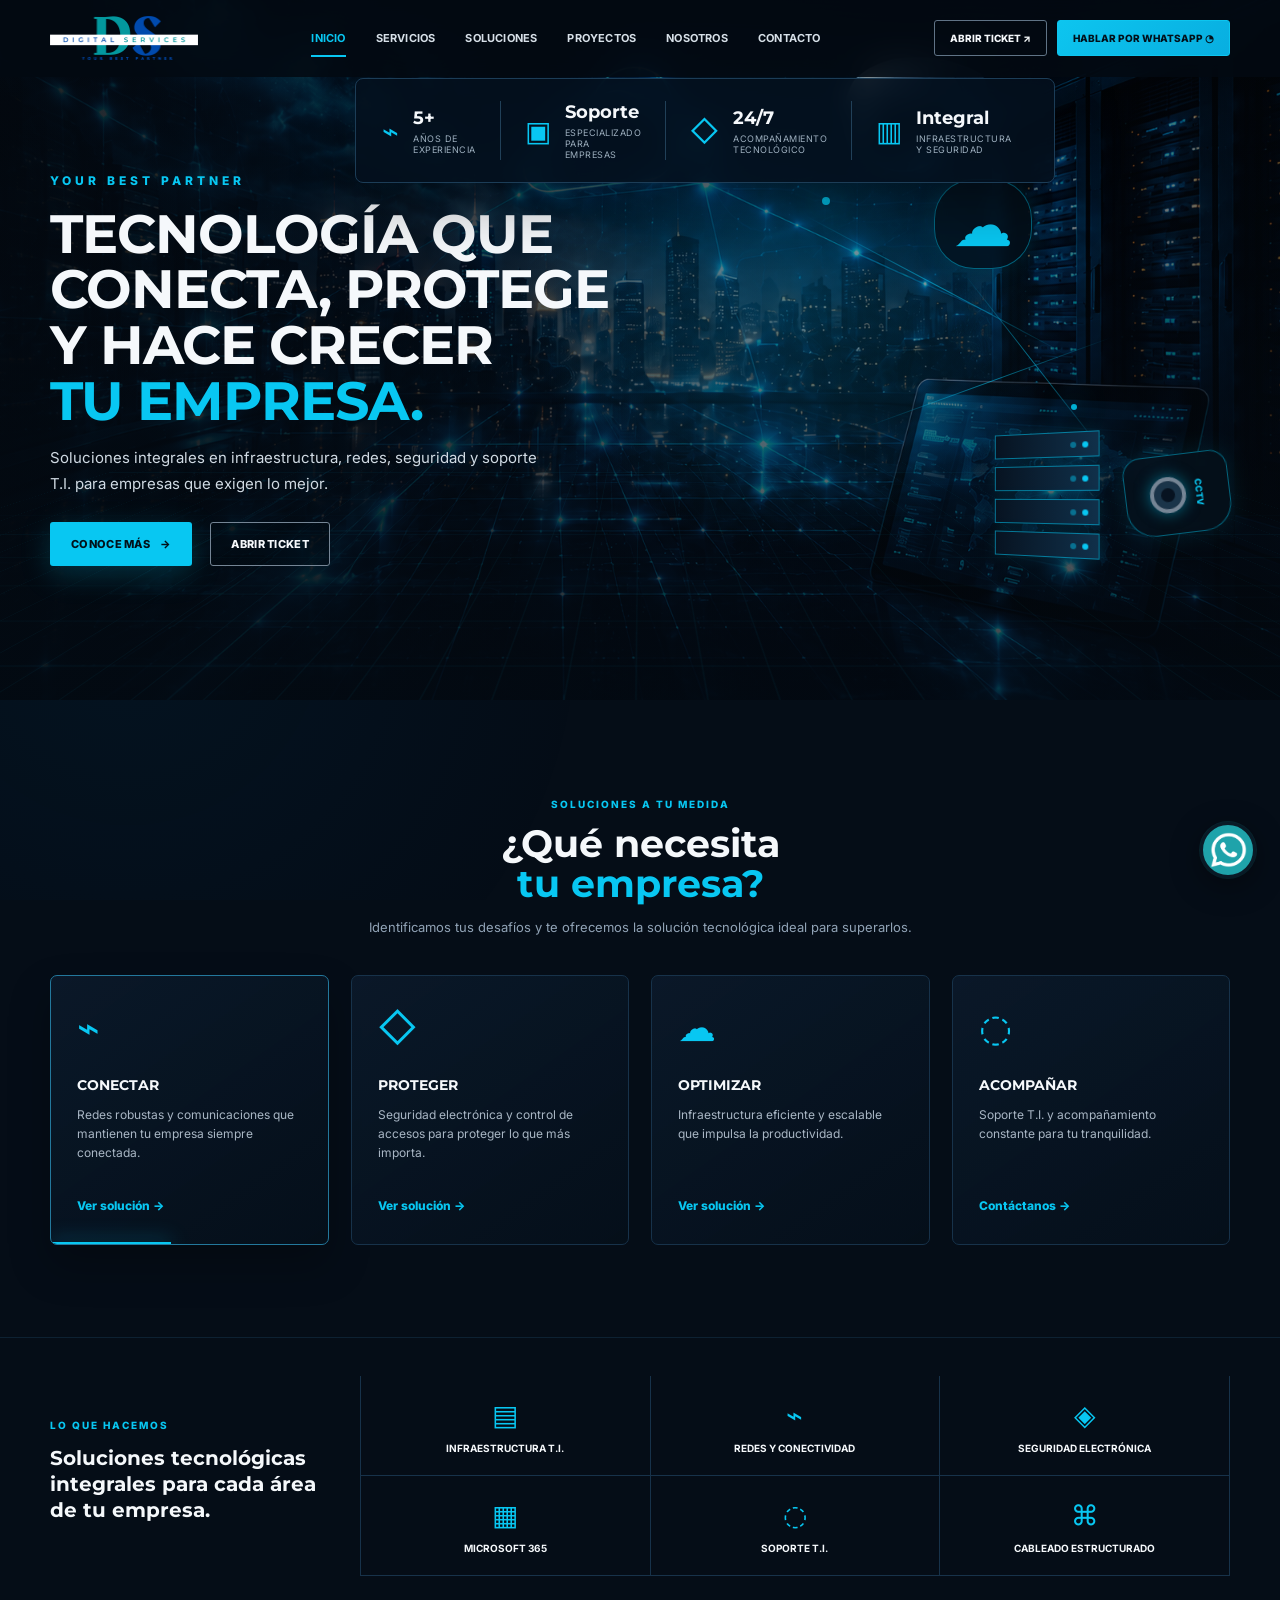
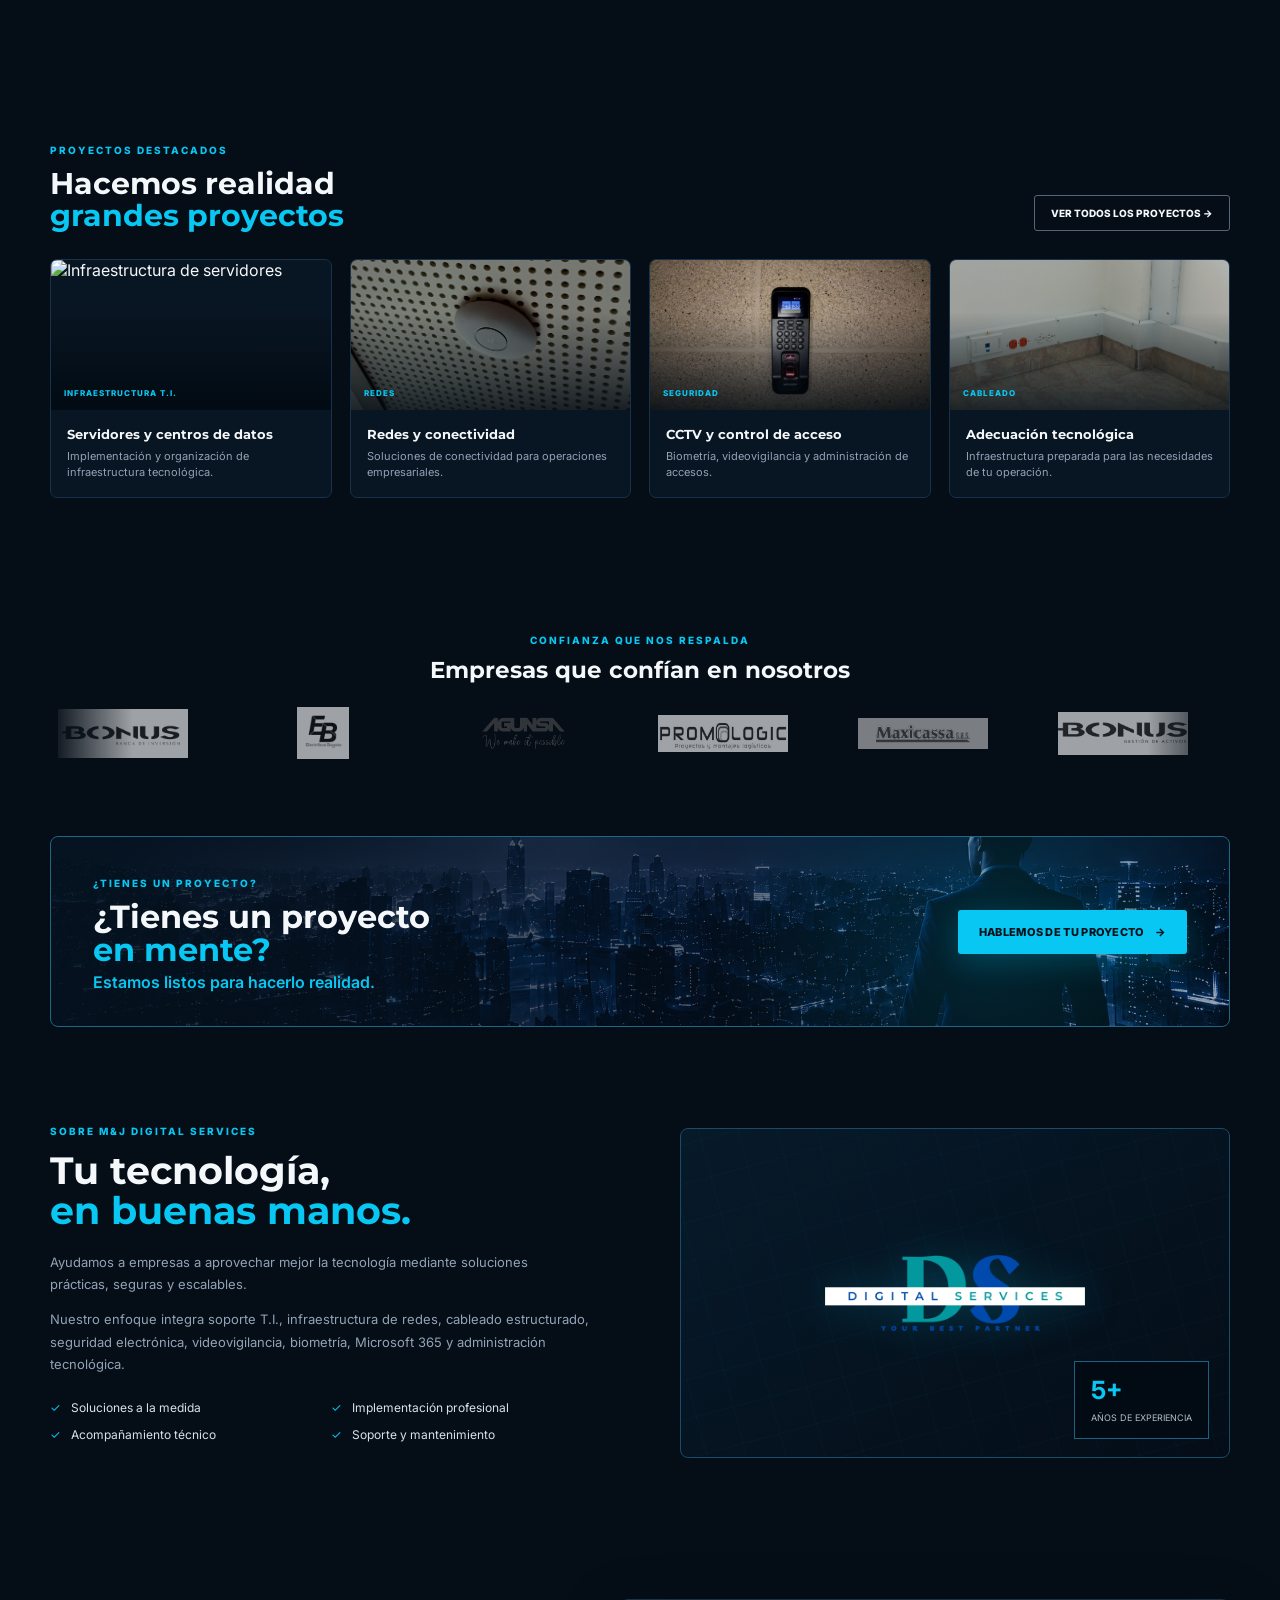
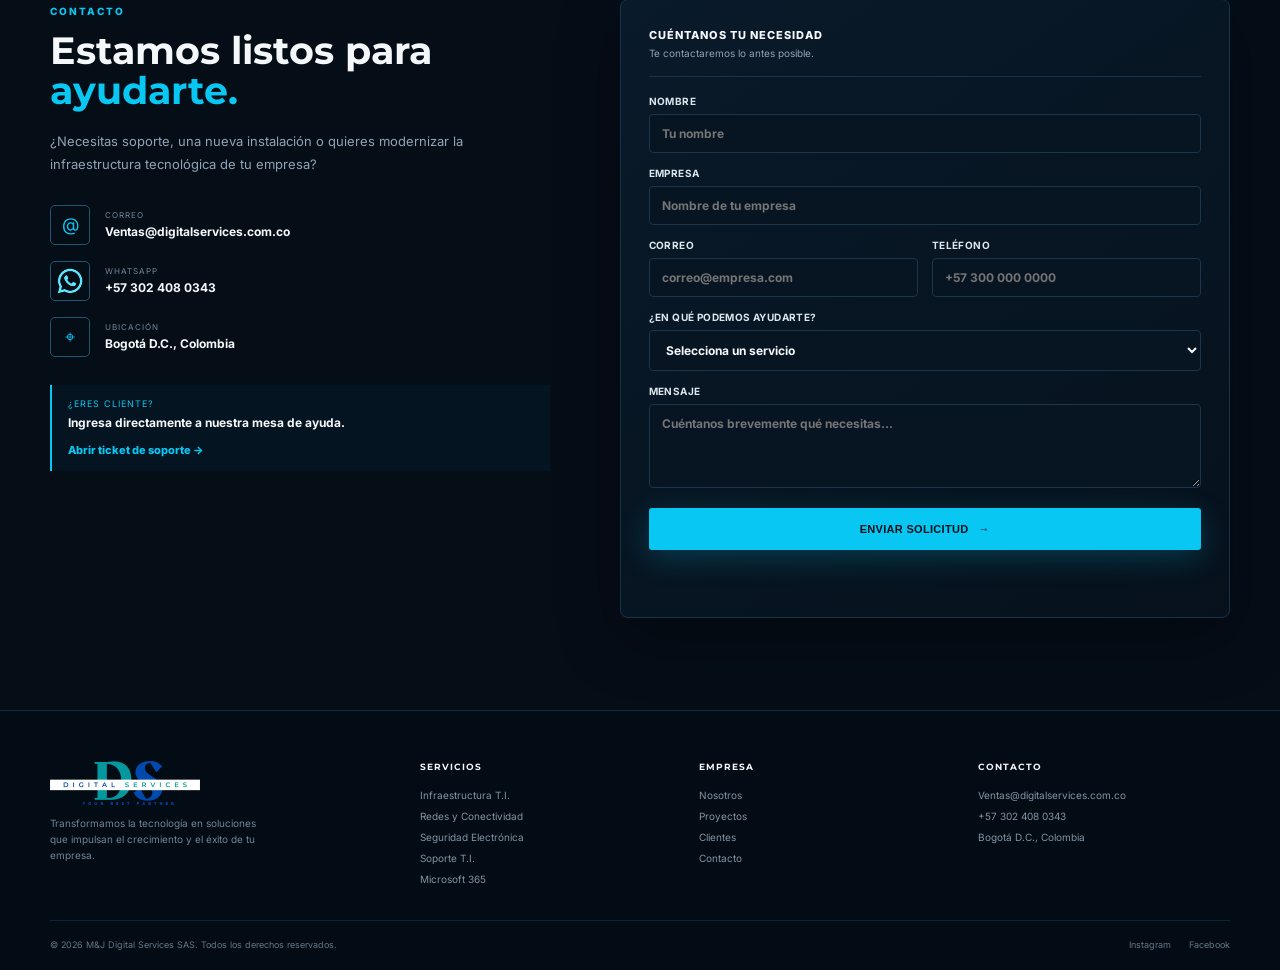
==== commit 987ddba7: "Add files via upload" ====
--- a/index.html
+++ b/index.html
@@ -245,7 +245,7 @@
 
       <div class="contact-details">
         <a href="mailto:Ventas@digitalservices.com.co" class="contact-detail"><span class="detail-icon">@</span><div><small>Correo</small><strong>Ventas@digitalservices.com.co</strong></div></a>
-        <a href="https://wa.me/573024080343" target="_blank" rel="noopener" class="contact-detail"><span class="detail-icon">◔</span><div><small>WhatsApp</small><strong>+57 302 408 0343</strong></div></a>
+        <a href="https://wa.me/573024080343" target="_blank" rel="noopener" class="contact-detail"><span class="detail-icon whatsapp-detail-icon"><img src="img/whatsapp-blue.png" alt="WhatsApp"></span><div><small>WhatsApp</small><strong>+57 302 408 0343</strong></div></a>
         <div class="contact-detail"><span class="detail-icon">⌖</span><div><small>Ubicación</small><strong>Bogotá D.C., Colombia</strong></div></div>
       </div>
 
@@ -307,7 +307,7 @@
   </div>
 </footer>
 
-<a href="https://wa.me/573024080343" class="whatsapp-float" target="_blank" rel="noopener" aria-label="Contactar por WhatsApp">◔</a>
+<a href="https://wa.me/573024080343" class="whatsapp-float" target="_blank" rel="noopener" aria-label="Contactar por WhatsApp"><img src="img/whatsapp-white.png" alt="WhatsApp" class="whatsapp-icon"></a>
 
 <script src="js/script.js"></script>
 </body>
--- a/css/styles.css
+++ b/css/styles.css
@@ -148,7 +148,8 @@
 .footer-brand img{width:150px}.footer-brand p{font-size:10px;color:#718596;line-height:1.6;max-width:220px}
 .footer-links{display:grid;align-content:start;gap:9px}.footer-links h4{font-size:9px;text-transform:uppercase;letter-spacing:1px;margin:0 0 8px}.footer-links a,.footer-links span{font-size:10px;color:#8294a5}.footer-links a:hover{color:var(--cyan)}
 .footer-bottom{border-top:1px solid #102437;padding-top:18px;display:flex;justify-content:space-between;gap:20px;color:#647889;font-size:9px}.footer-social{display:flex;gap:18px}.footer-social a:hover{color:var(--cyan)}
-.whatsapp-float{position:fixed;right:24px;bottom:22px;width:56px;height:56px;border-radius:50%;display:grid;place-items:center;background:#25d366;color:#fff;font-size:30px;box-shadow:0 8px 30px rgba(0,0,0,.4);z-index:90;border:3px solid #0a1a26}.whatsapp-float:hover{transform:scale(1.06)}
+.whatsapp-float{position:fixed;right:24px;bottom:22px;width:56px;height:56px;border-radius:50%;display:grid;place-items:center;background:#1fa3aa;box-shadow:0 8px 30px rgba(0,0,0,.4),0 0 0 1px rgba(31,163,170,.18);z-index:90;border:3px solid #0a1a26;text-decoration:none;transition:transform .2s ease,filter .2s ease;overflow:hidden}.whatsapp-icon{width:37px;height:37px;display:block;object-fit:contain}.whatsapp-float:hover{transform:scale(1.06);filter:brightness(1.08)}
+.whatsapp-detail-icon{display:grid;place-items:center;overflow:hidden}.whatsapp-detail-icon img{width:26px;height:26px;display:block;object-fit:contain}
 
 /* Reveal */
 .reveal{opacity:0;transform:translateY(18px);transition:opacity .7s ease,transform .7s ease}.reveal.visible{opacity:1;transform:none}
@@ -231,7 +232,7 @@
   .check-list{grid-template-columns:1fr}
   .footer-top{grid-template-columns:1fr}
   .footer-bottom{flex-direction:column}
-  .whatsapp-float{right:16px;bottom:16px;width:52px;height:52px}
+  .whatsapp-float{right:16px;bottom:16px;width:52px;height:52px}.whatsapp-float .whatsapp-icon{width:34px;height:34px}
 }
 @media(max-width:380px){
   .hero{padding-top:108px}
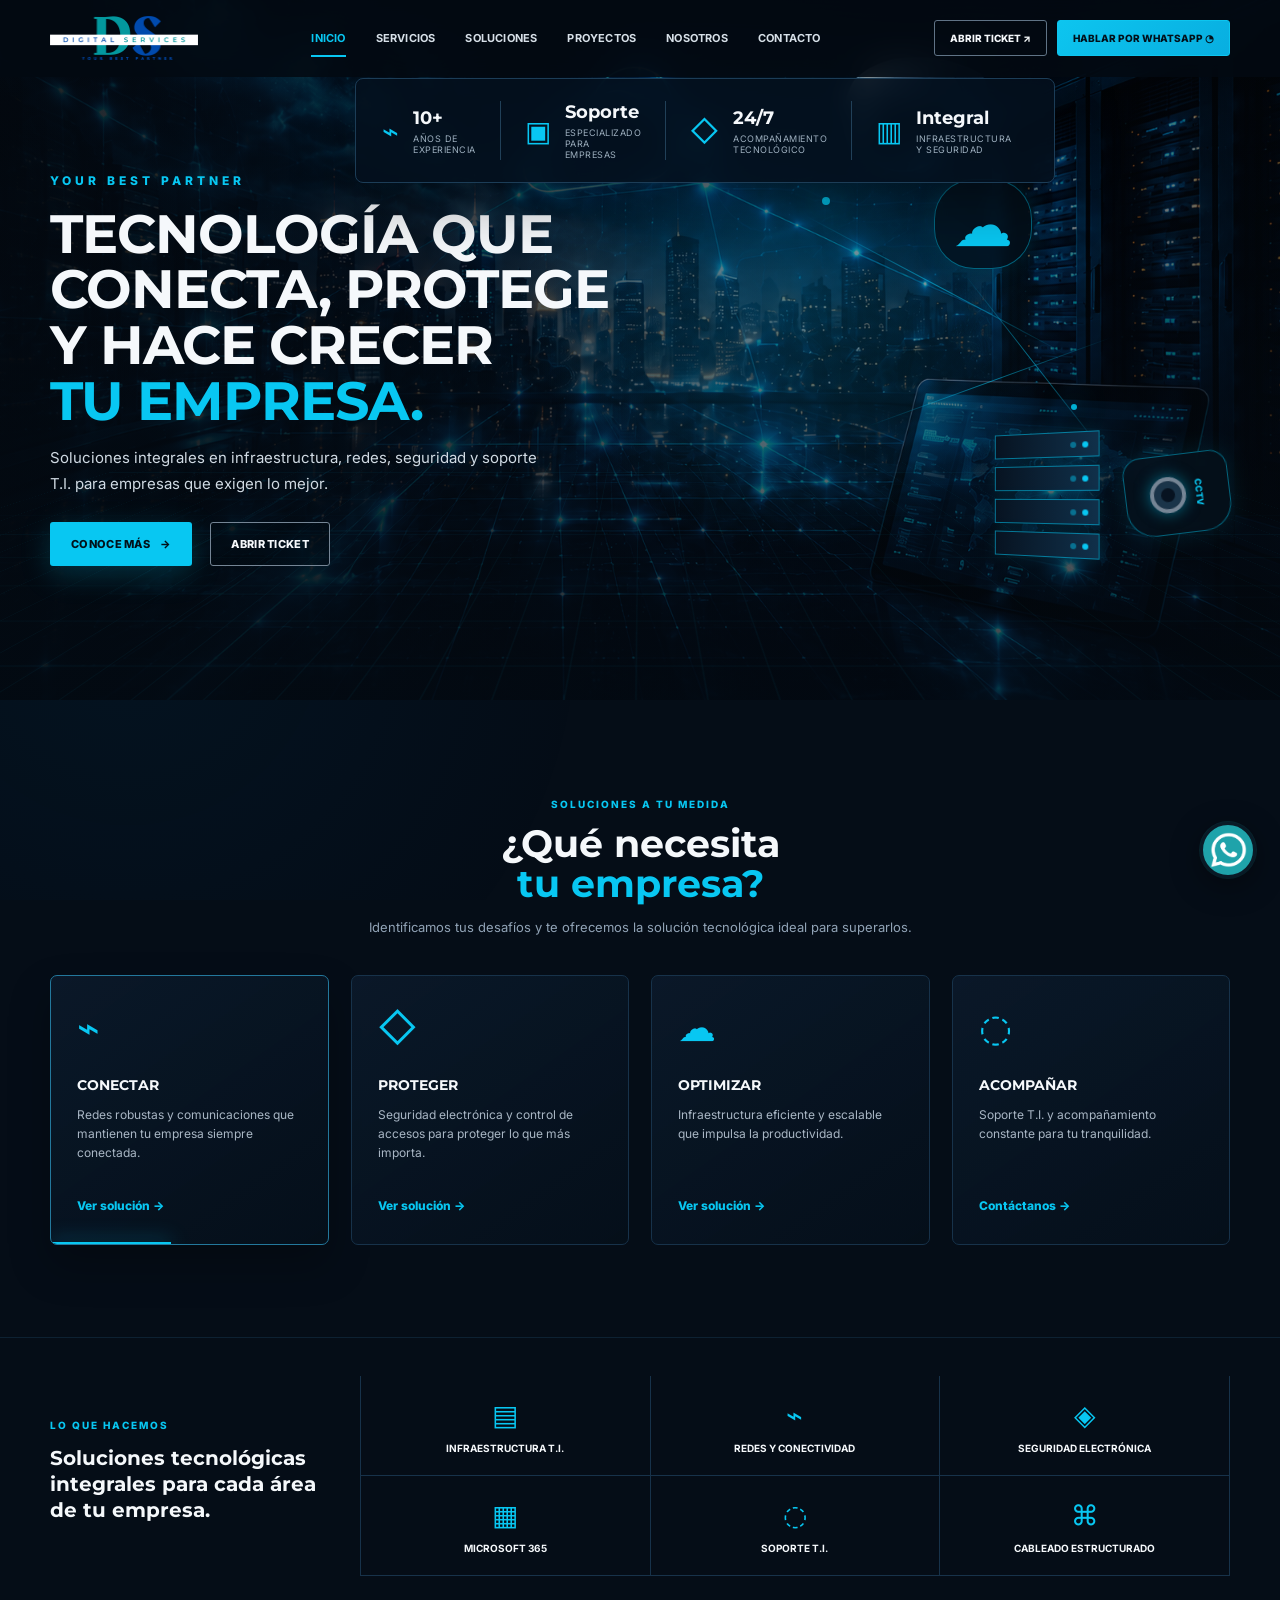
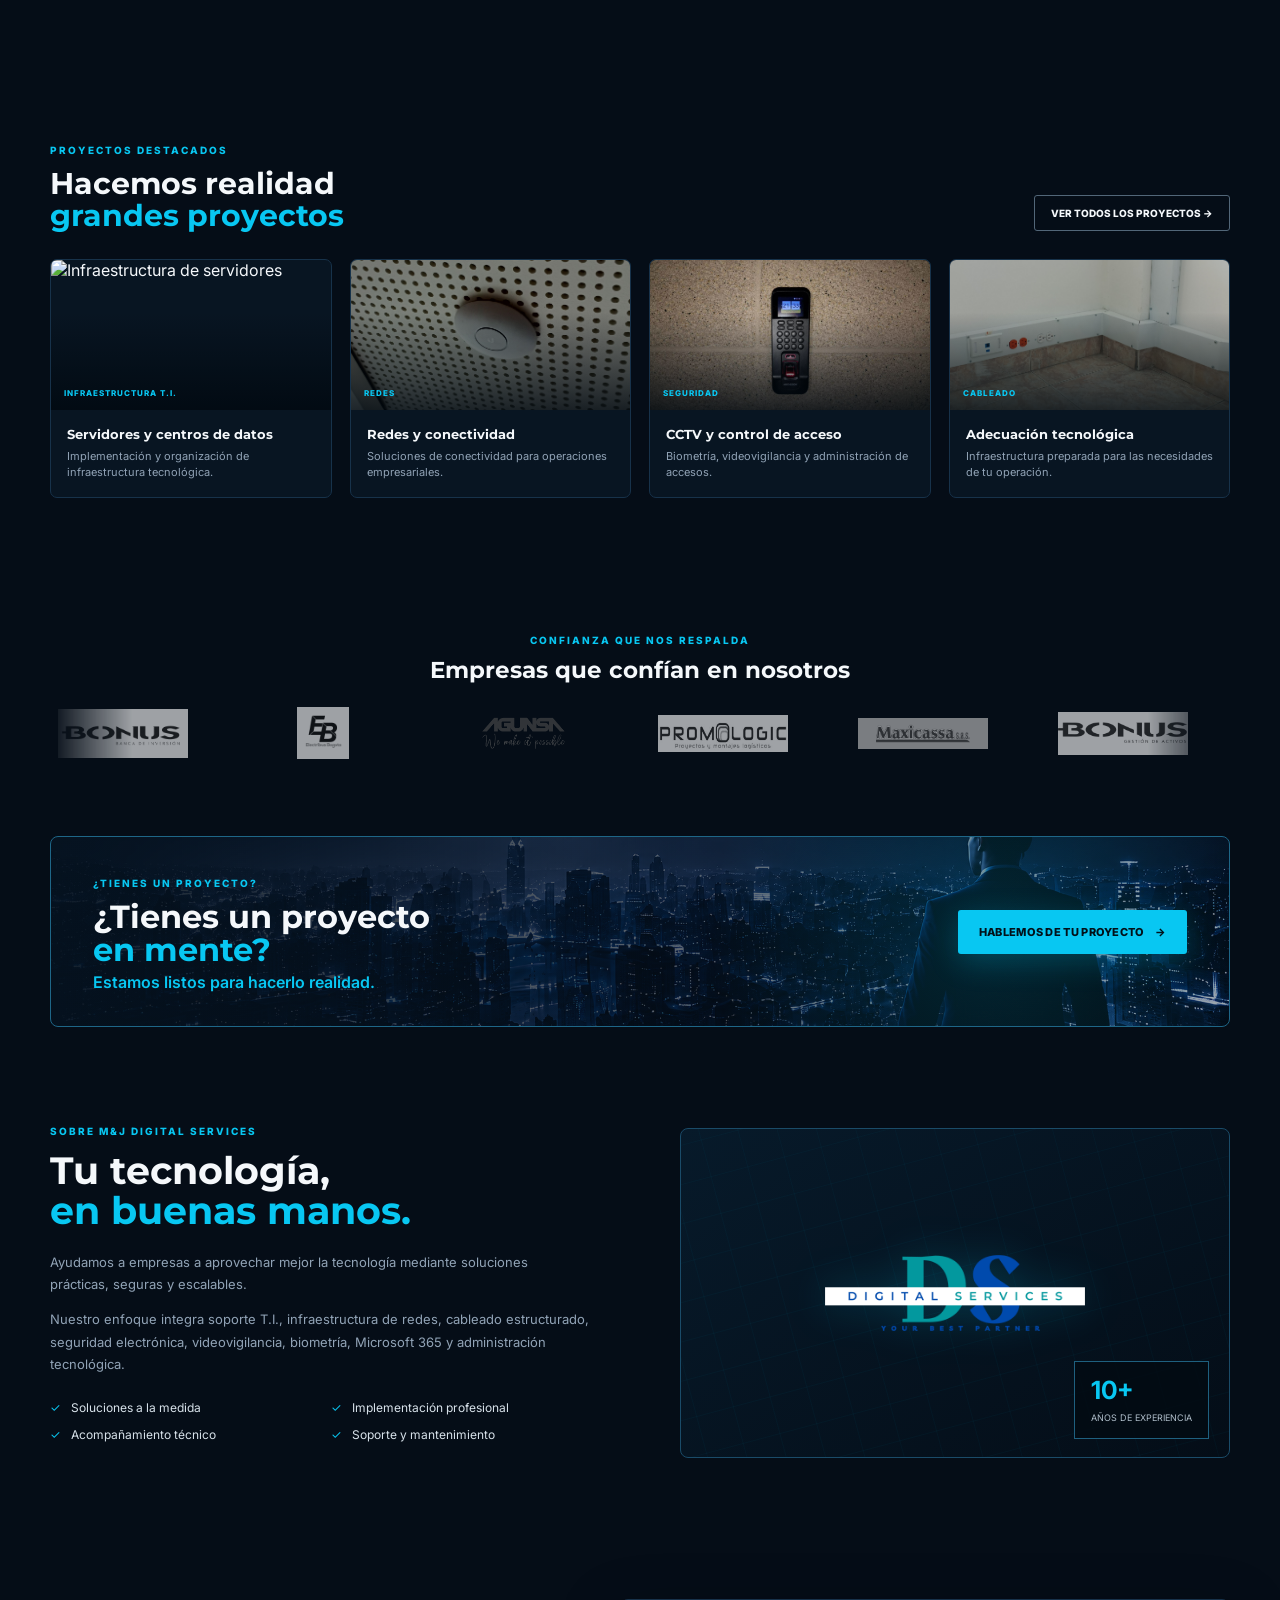
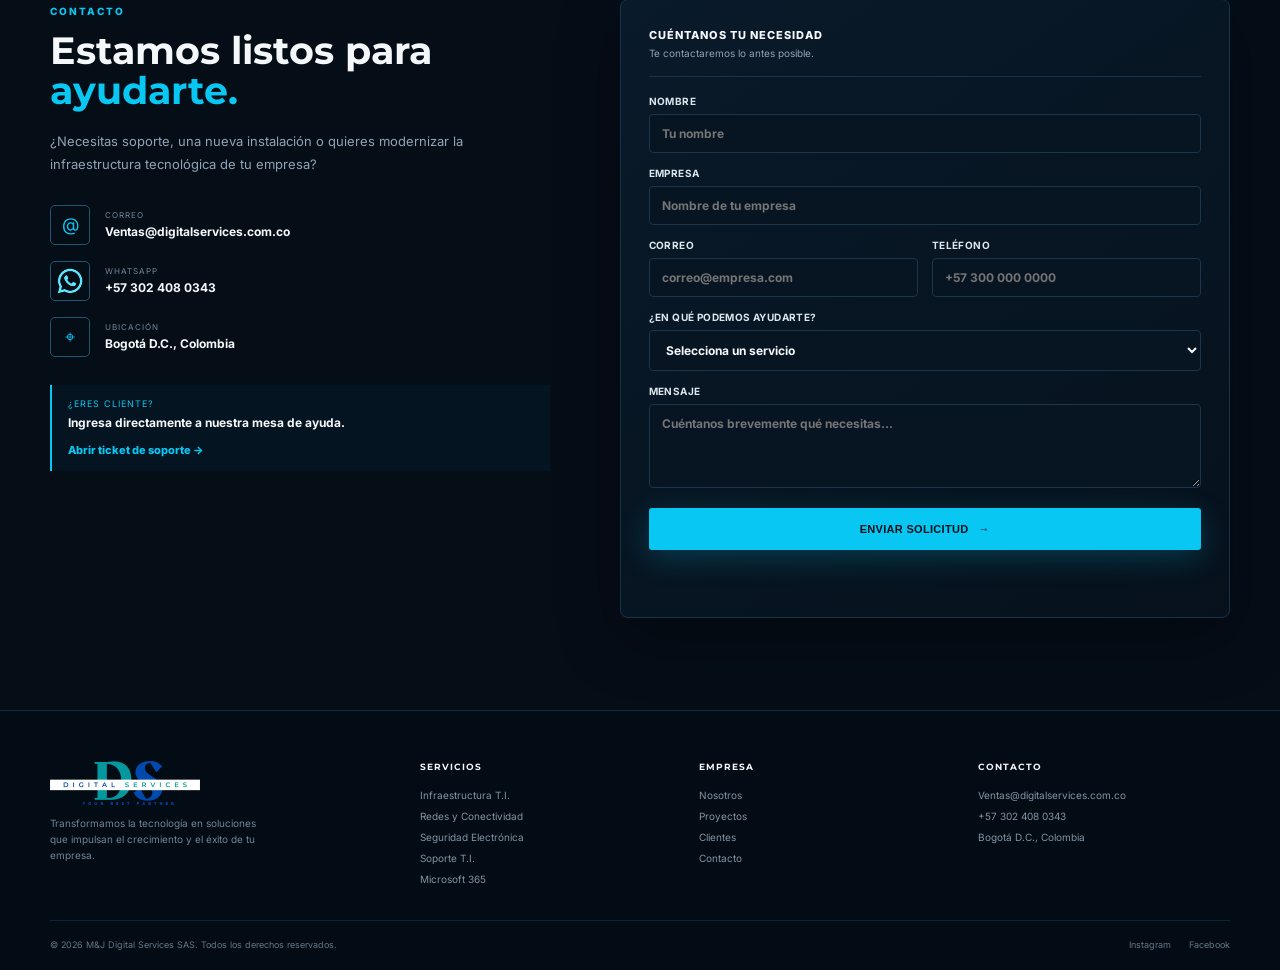
==== commit 24caf03a: "Add files via upload" ====
--- a/index.html
+++ b/index.html
@@ -82,7 +82,7 @@
   </div>
 
   <div class="container stats-bar reveal">
-    <div class="stat-item"><span class="stat-icon">⌁</span><div><strong>5+</strong><small>Años de experiencia</small></div></div>
+    <div class="stat-item"><span class="stat-icon">⌁</span><div><strong>10+</strong><small>Años de experiencia</small></div></div>
     <div class="stat-item"><span class="stat-icon">▣</span><div><strong>Soporte</strong><small>Especializado para empresas</small></div></div>
     <div class="stat-item"><span class="stat-icon">◇</span><div><strong>24/7</strong><small>Acompañamiento tecnológico</small></div></div>
     <div class="stat-item"><span class="stat-icon">▥</span><div><strong>Integral</strong><small>Infraestructura y seguridad</small></div></div>
@@ -231,7 +231,7 @@
     <div class="about-panel reveal">
       <div class="about-grid-lines"></div>
       <img src="img/logo-digital-services.png" alt="Digital Services">
-      <div class="about-stat"><strong>5+</strong><span>años de experiencia</span></div>
+      <div class="about-stat"><strong>10+</strong><span>años de experiencia</span></div>
     </div>
   </div>
 </section>
--- a/css/styles.css
+++ b/css/styles.css
@@ -222,9 +222,30 @@
   .camera{width:72px;height:56px;right:2%;bottom:8%}
   .server-stack{right:5%;bottom:0;width:70px}
 
-  .stats-bar{grid-template-columns:1fr;padding:18px}
-  .stat-item{padding:8px 0;border-bottom:1px solid #163149}
+  /* Barra de indicadores en móvil: conserva la posición original y solo se desplaza unos píxeles a la izquierda. */
+  .stats-bar{
+    position:absolute;
+    top:225px;
+    right:-75px;
+    left:auto;
+    width:220px;
+    max-width:none;
+    margin:0;
+    padding:14px 16px;
+    grid-template-columns:1fr;
+    gap:0;
+  }
+  .stat-item{
+    min-width:0;
+    padding:13px 0;
+    border-right:0;
+    border-bottom:1px solid #163149;
+    gap:10px;
+  }
   .stat-item:last-child{border-bottom:0}
+  .stat-icon{font-size:22px;flex:0 0 22px}
+  .stat-item strong{font-size:16px;white-space:nowrap}
+  .stat-item small{font-size:8px;line-height:1.25}
   .solution-grid,.project-grid{grid-template-columns:1fr}
   .capability-list{grid-template-columns:repeat(2,1fr)}
   .projects-heading{align-items:start;flex-direction:column;gap:18px}
@@ -285,7 +306,7 @@
   }
 }
 
-@media(max-width:850px){
+@media (min-width:561px) and (max-width:850px){
   .stats-bar{
     position:relative;
     top:auto;
@@ -296,5 +317,54 @@
     margin-top:20px;
     transform:none;
   }
-  
-}
+}
+
+/* Ajuste móvil definitivo de la barra de indicadores.
+   En PC no modifica la posición existente. En móvil reserva espacio lateral
+   para que la barra y el texto principal convivan sin superponerse. */
+@media (max-width:560px){
+  .stats-bar{
+    position:absolute;
+    top:270px;
+    right:0;
+    left:auto;
+    width:150px;
+    max-width:150px;
+    margin:0;
+    padding:10px 10px;
+    grid-template-columns:1fr;
+    gap:0;
+    transform:none;
+    z-index:5;
+  }
+  .hero-copy{
+    width:calc(100% - 162px);
+    max-width:none;
+    margin:0;
+    align-self:flex-start;
+  }
+  .stat-item{
+    min-width:0;
+    padding:12px 0;
+    border-right:0;
+    border-bottom:1px solid #163149;
+    gap:8px;
+  }
+  .stat-item:last-child{border-bottom:0}
+  .stat-icon{font-size:18px;flex:0 0 18px}
+  .stat-item strong{font-size:14px;white-space:nowrap}
+  .stat-item small{font-size:7px;line-height:1.25;letter-spacing:.25px}
+}
+@media (max-width:380px){
+  .stats-bar{
+    top:262px;
+    width:142px;
+    max-width:142px;
+    padding:9px 9px;
+  }
+  .hero-copy{width:calc(100% - 153px)}
+  .stat-item{gap:7px;padding:11px 0}
+  .stat-icon{font-size:17px;flex-basis:17px}
+  .stat-item strong{font-size:13px}
+  .stat-item small{font-size:6.5px}
+}
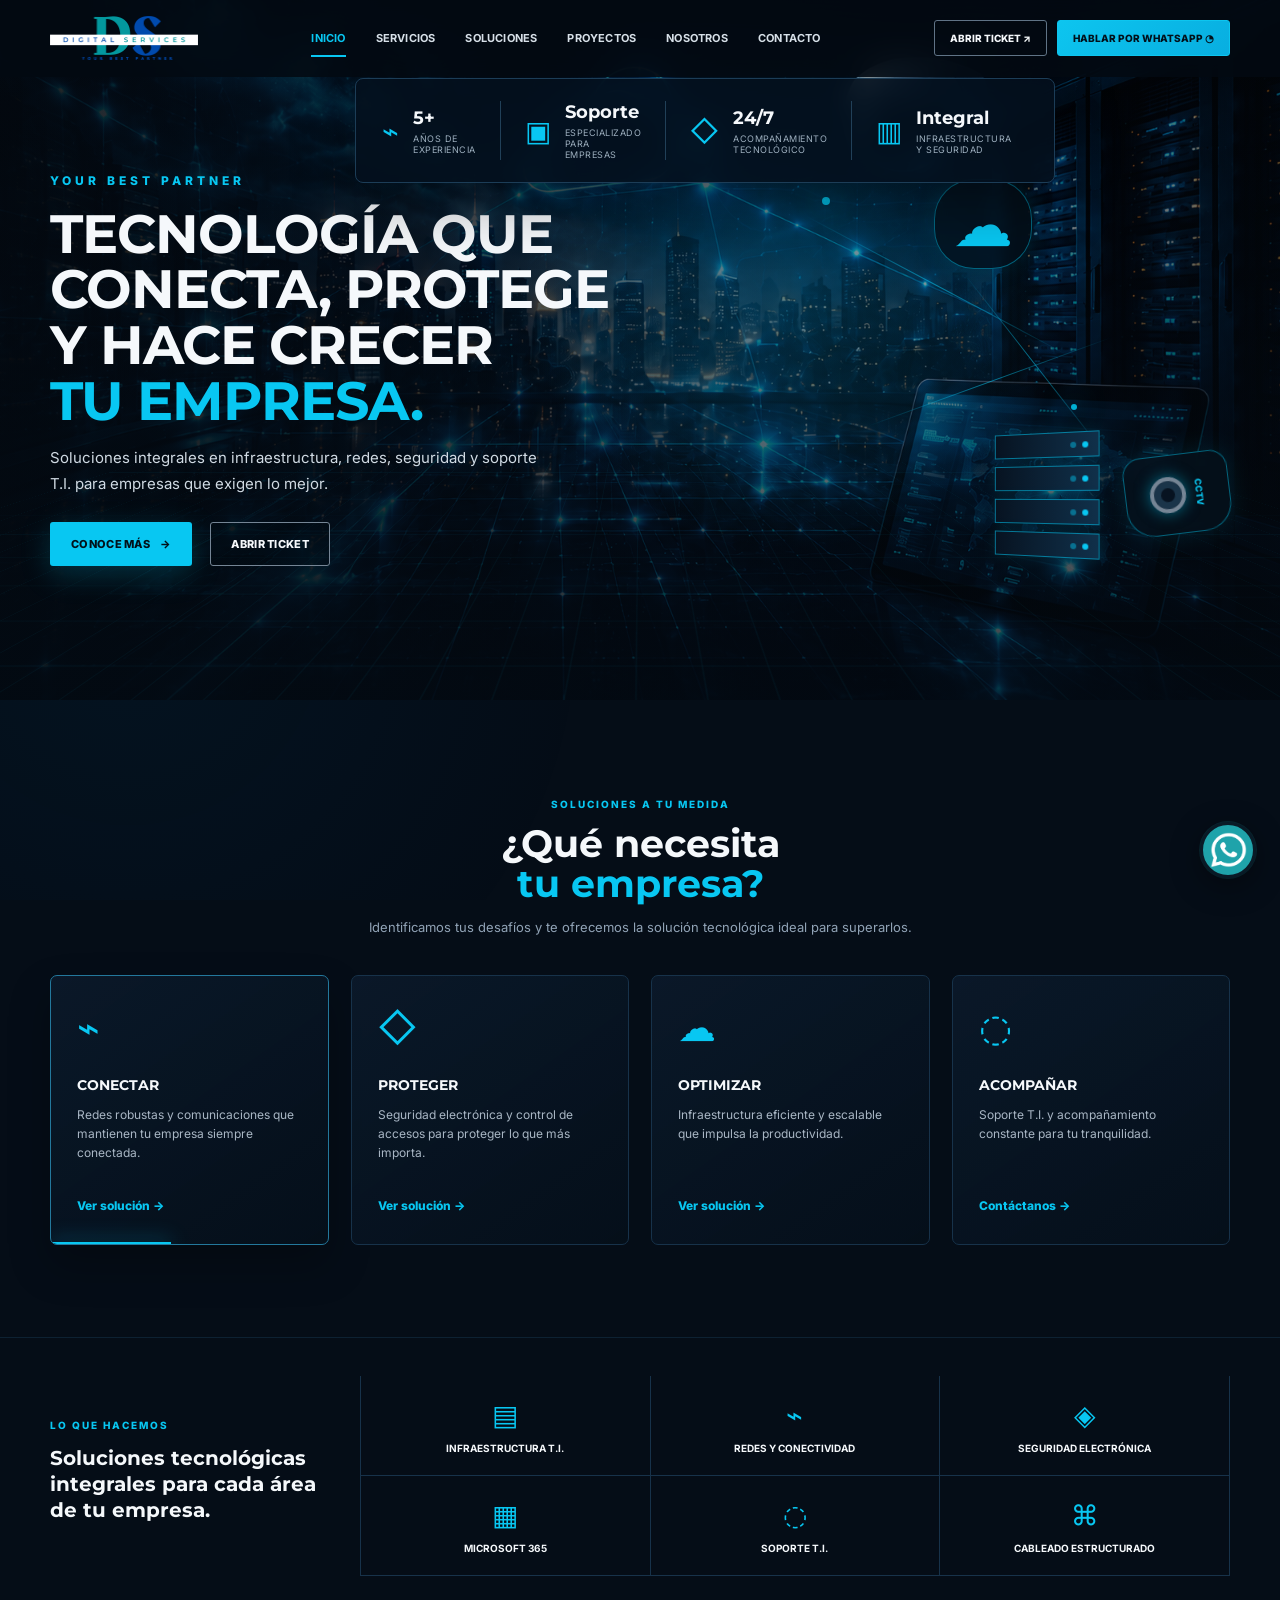
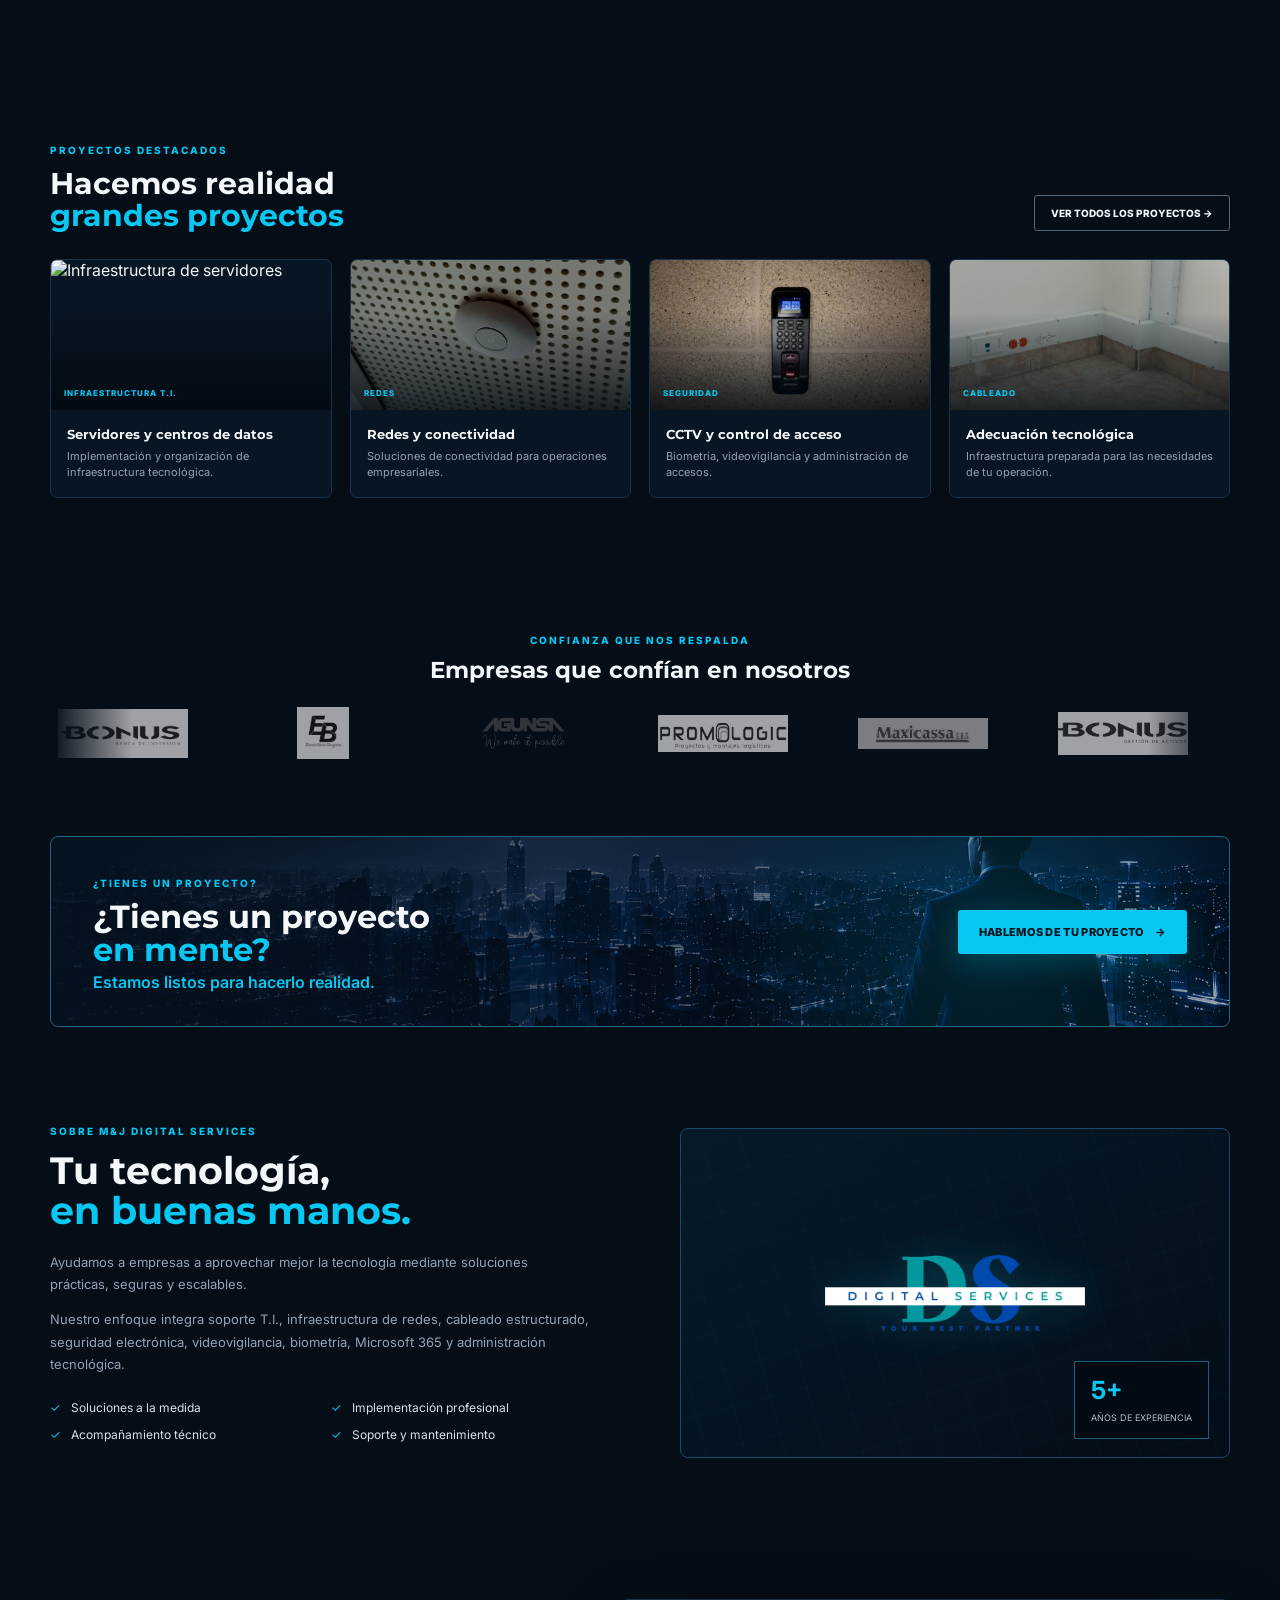
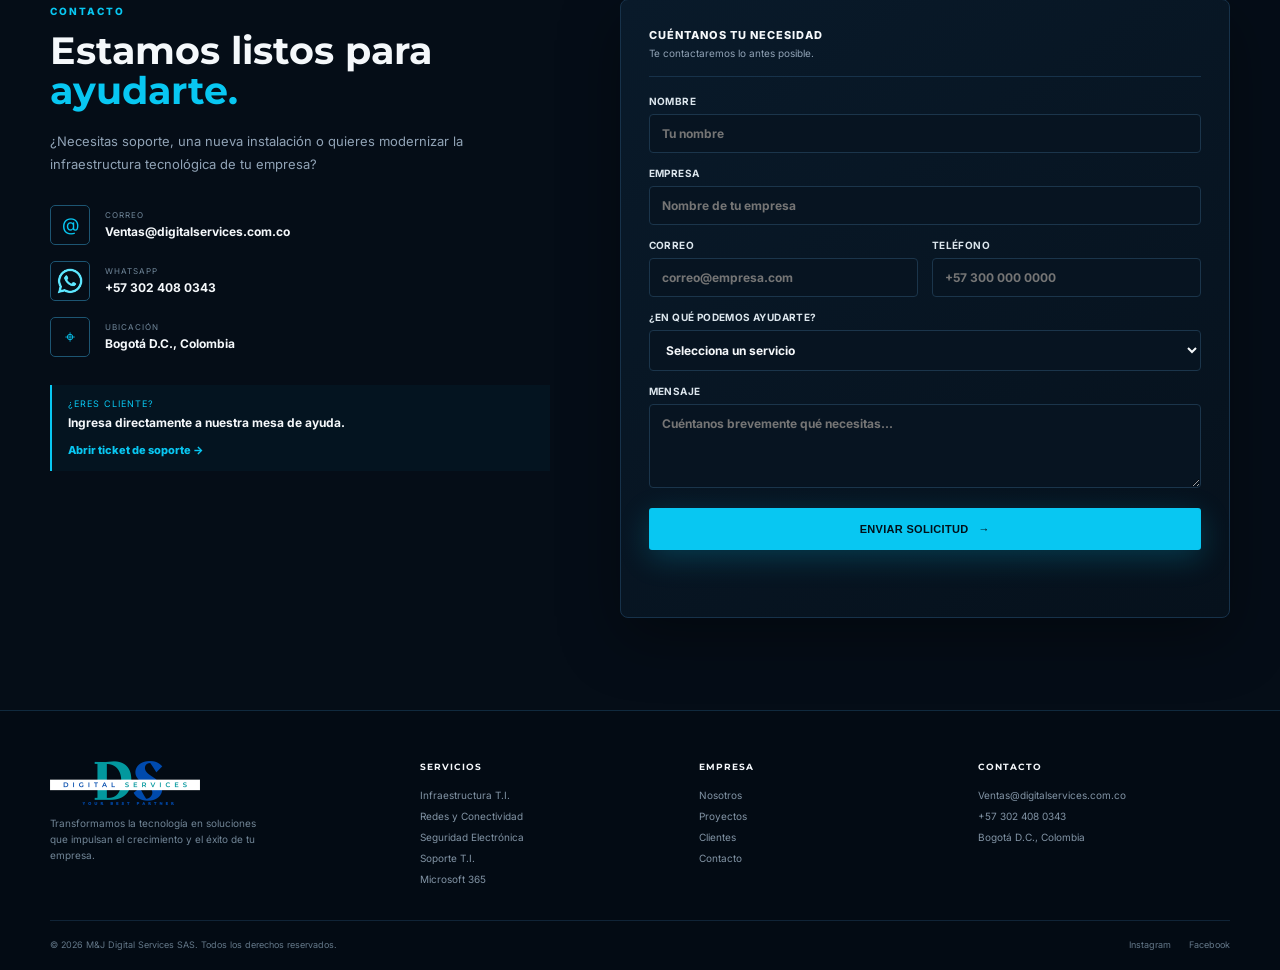
==== commit a28422de: "Add files via upload" ====
--- a/index.html
+++ b/index.html
@@ -82,7 +82,7 @@
   </div>
 
   <div class="container stats-bar reveal">
-    <div class="stat-item"><span class="stat-icon">⌁</span><div><strong>10+</strong><small>Años de experiencia</small></div></div>
+    <div class="stat-item"><span class="stat-icon">⌁</span><div><strong>5+</strong><small>Años de experiencia</small></div></div>
     <div class="stat-item"><span class="stat-icon">▣</span><div><strong>Soporte</strong><small>Especializado para empresas</small></div></div>
     <div class="stat-item"><span class="stat-icon">◇</span><div><strong>24/7</strong><small>Acompañamiento tecnológico</small></div></div>
     <div class="stat-item"><span class="stat-icon">▥</span><div><strong>Integral</strong><small>Infraestructura y seguridad</small></div></div>
@@ -231,7 +231,7 @@
     <div class="about-panel reveal">
       <div class="about-grid-lines"></div>
       <img src="img/logo-digital-services.png" alt="Digital Services">
-      <div class="about-stat"><strong>10+</strong><span>años de experiencia</span></div>
+      <div class="about-stat"><strong>5+</strong><span>años de experiencia</span></div>
     </div>
   </div>
 </section>
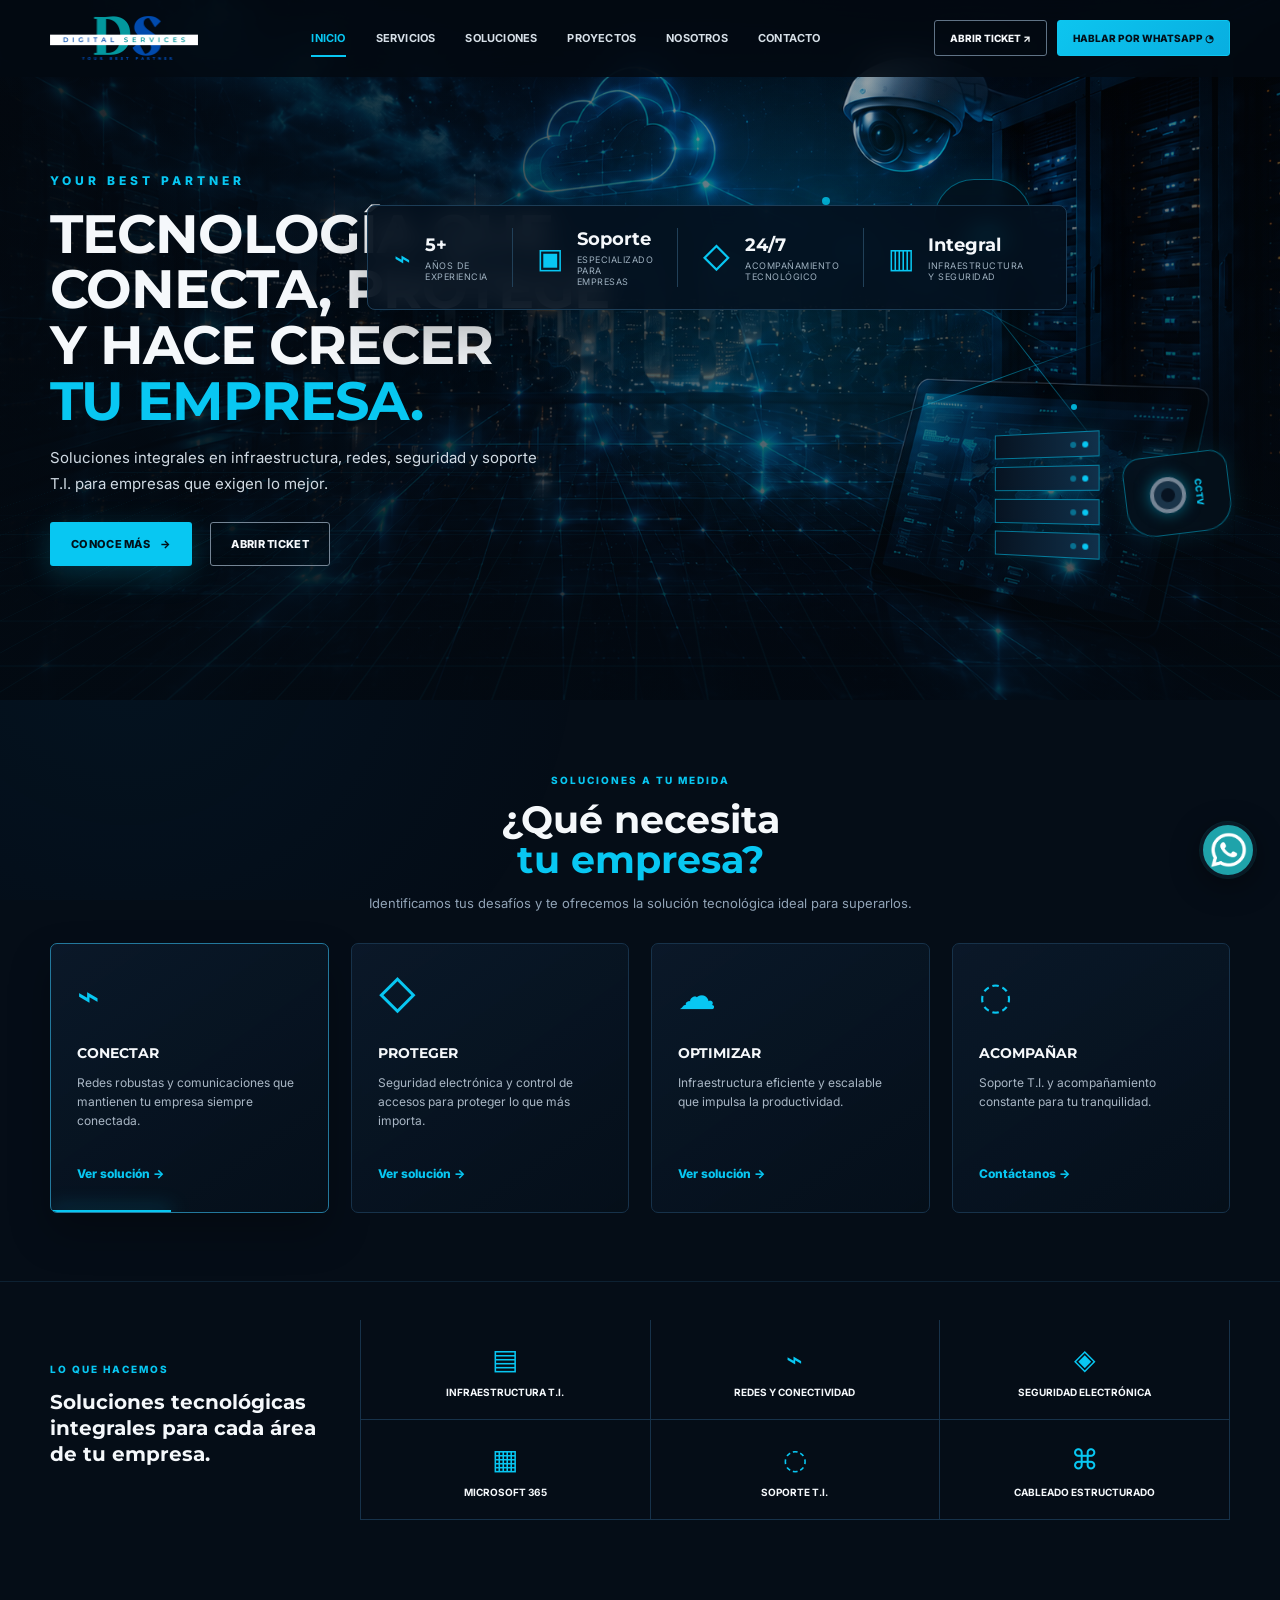
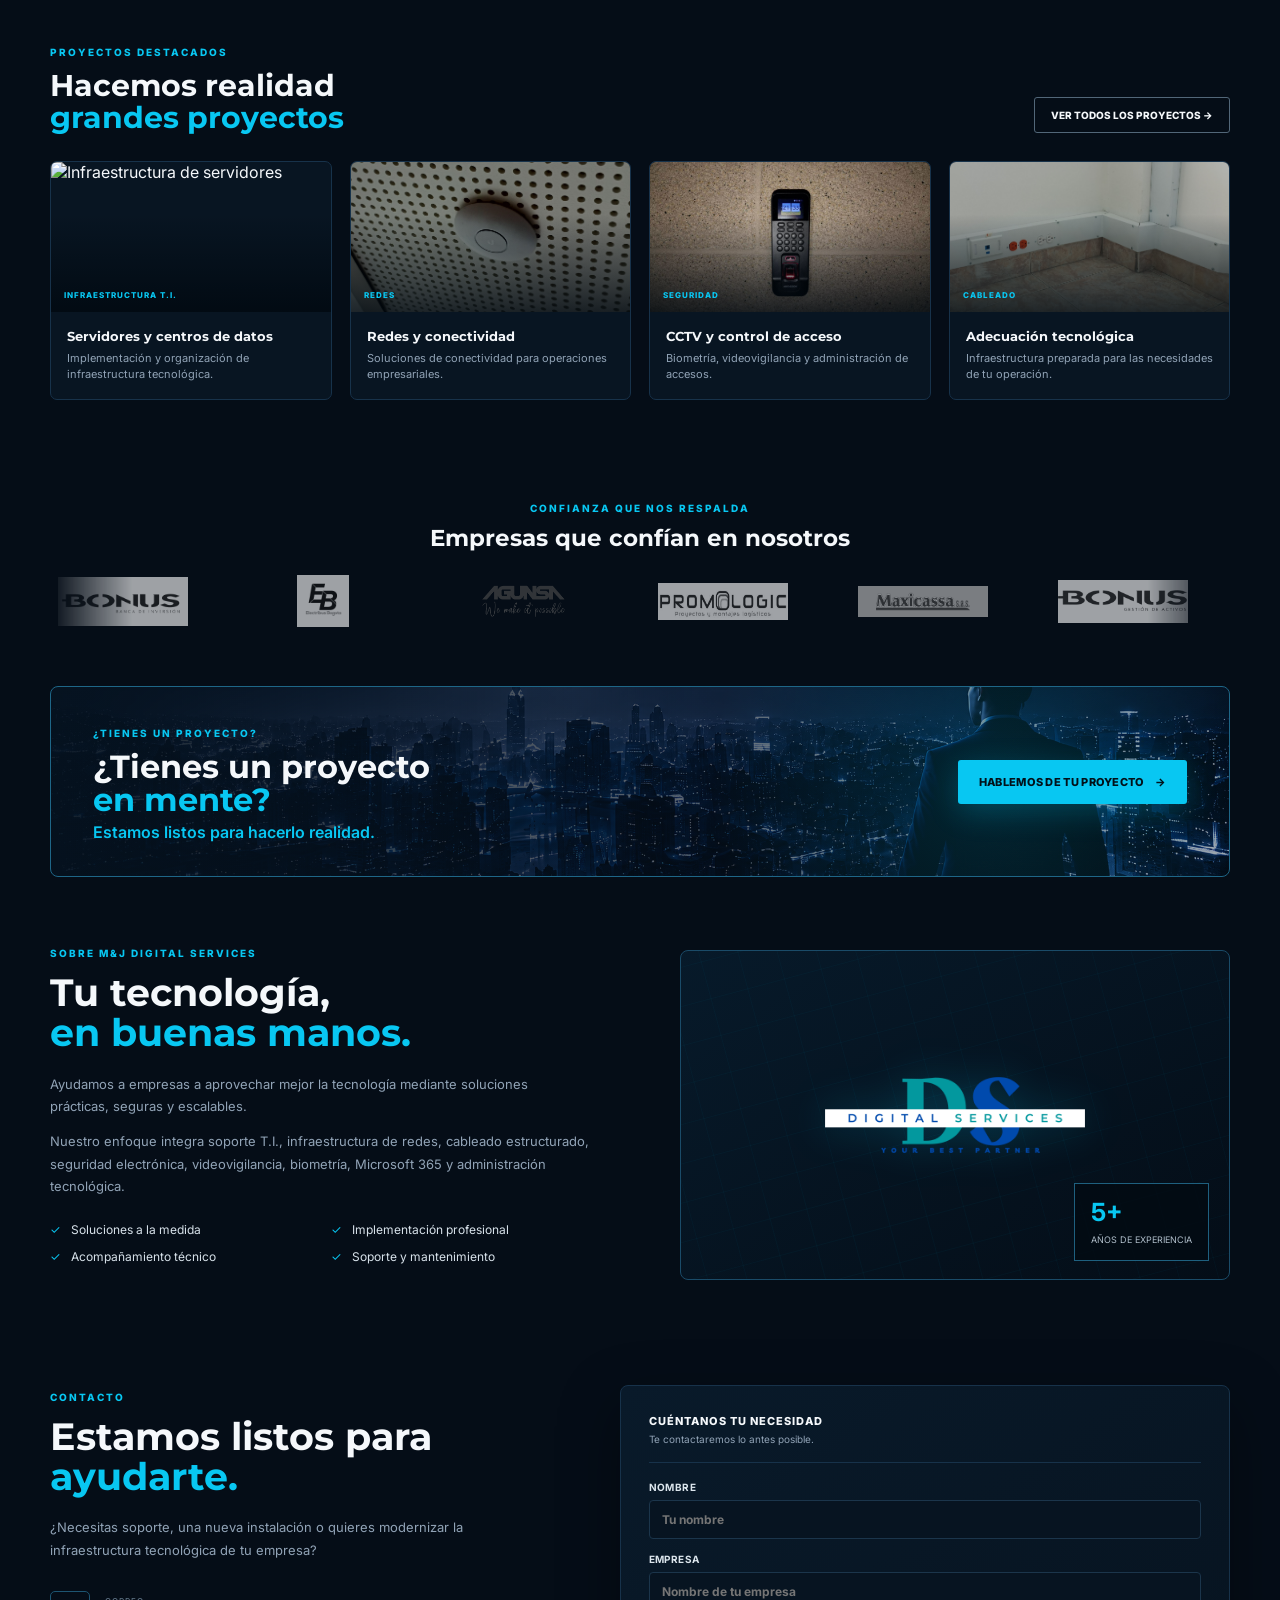
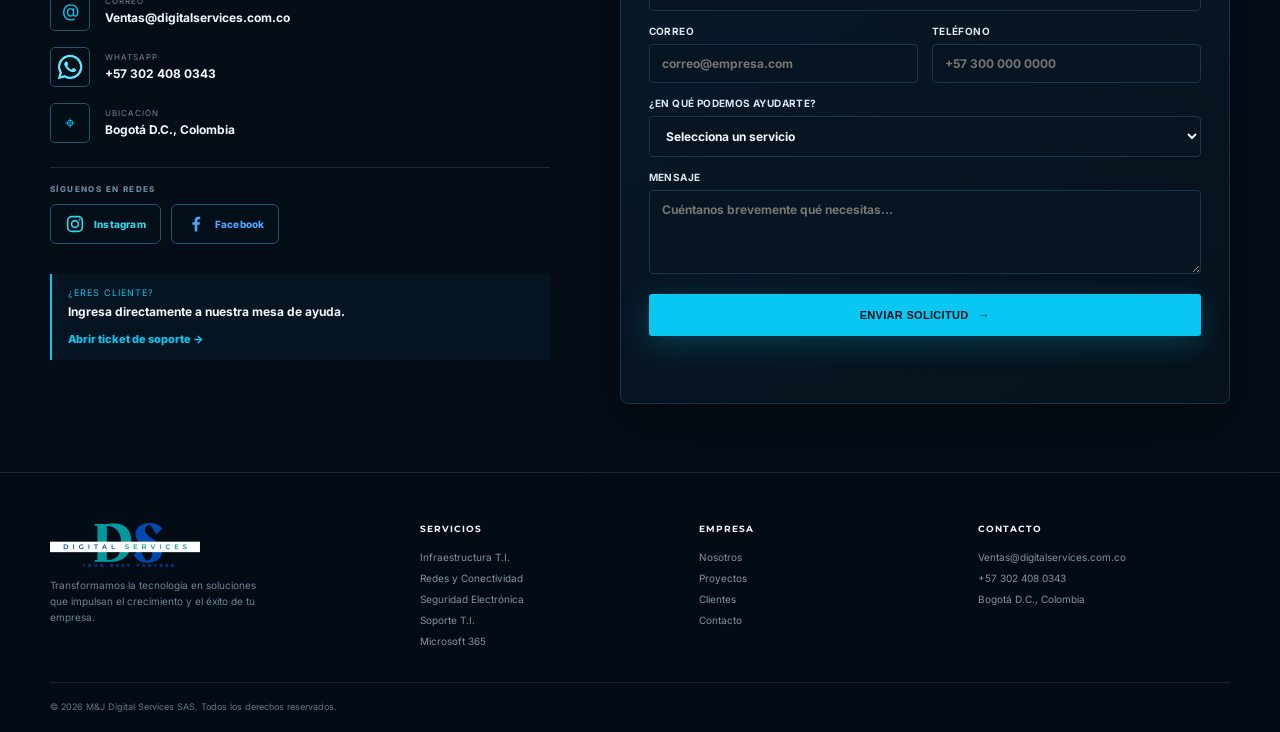
==== commit 6a5dcf02: "Add files via upload" ====
--- a/index.html
+++ b/index.html
@@ -247,6 +247,20 @@
         <a href="mailto:Ventas@digitalservices.com.co" class="contact-detail"><span class="detail-icon">@</span><div><small>Correo</small><strong>Ventas@digitalservices.com.co</strong></div></a>
         <a href="https://wa.me/573024080343" target="_blank" rel="noopener" class="contact-detail"><span class="detail-icon whatsapp-detail-icon"><img src="img/whatsapp-blue.png" alt="WhatsApp"></span><div><small>WhatsApp</small><strong>+57 302 408 0343</strong></div></a>
         <div class="contact-detail"><span class="detail-icon">⌖</span><div><small>Ubicación</small><strong>Bogotá D.C., Colombia</strong></div></div>
+      </div>
+
+      <div class="contact-social" aria-label="Redes sociales">
+        <span class="contact-social-title">SÍGUENOS EN REDES</span>
+        <div class="contact-social-links">
+          <a href="https://www.instagram.com/digitalservices.sas" target="_blank" rel="noopener" class="social-link instagram-link" aria-label="Instagram">
+            <svg viewBox="0 0 24 24" aria-hidden="true"><rect x="3.2" y="3.2" width="17.6" height="17.6" rx="5" fill="none" stroke="currentColor" stroke-width="2"/><circle cx="12" cy="12" r="4.1" fill="none" stroke="currentColor" stroke-width="2"/><circle cx="17.5" cy="6.7" r="1.1" fill="currentColor"/></svg>
+            <span>Instagram</span>
+          </a>
+          <a href="https://www.facebook.com/share/1HJCYf5NYh/" target="_blank" rel="noopener" class="social-link facebook-link" aria-label="Facebook">
+            <svg viewBox="0 0 24 24" aria-hidden="true"><path d="M13.6 21v-8h2.7l.4-3.1h-3.1V7.9c0-.9.3-1.6 1.7-1.6h1.8V3.5c-.3 0-1.3-.1-2.5-.1-2.5 0-4.2 1.5-4.2 4.3v2.2H7.6V13h2.8v8h3.2z" fill="currentColor"/></svg>
+            <span>Facebook</span>
+          </a>
+        </div>
       </div>
 
       <div class="support-callout">
@@ -303,7 +317,7 @@
   </div>
   <div class="container footer-bottom">
     <span>© <span id="year"></span> M&J Digital Services SAS. Todos los derechos reservados.</span>
-    <div class="footer-social"><a href="https://www.instagram.com/digitalservices.sas" target="_blank" rel="noopener">Instagram</a><a href="https://www.facebook.com/share/1HJCYf5NYh/" target="_blank" rel="noopener">Facebook</a></div>
+
   </div>
 </footer>
 
--- a/css/styles.css
+++ b/css/styles.css
@@ -12,7 +12,7 @@
 img{max-width:100%;display:block}
 .container{width:min(var(--max),calc(100% - 64px));margin:auto}
 h1,h2,h3,h4{font-family:Montserrat,Inter,sans-serif}
-.section{padding:92px 0}
+.section{padding:68px 0}
 .section-label{font-size:10px;letter-spacing:2px;font-weight:800;color:var(--cyan);text-transform:uppercase}
 .centered{text-align:center}
 
@@ -76,7 +76,7 @@
 /* Solutions */
 .section-intro h2{font-size:38px;line-height:1.06;margin:12px 0}
 .section-intro p{color:var(--muted);max-width:560px;margin:0 auto;line-height:1.6;font-size:13px}
-.solution-grid{display:grid;grid-template-columns:repeat(4,1fr);gap:22px;margin-top:38px}
+.solution-grid{display:grid;grid-template-columns:repeat(4,1fr);gap:22px;margin-top:30px}
 .solution-card{min-height:270px;border:1px solid var(--line);border-radius:7px;padding:28px 26px;background:linear-gradient(145deg,rgba(12,28,46,.78),rgba(5,15,26,.92));position:relative;transition:.25s;overflow:hidden}
 .solution-card:after{content:"";position:absolute;width:120px;height:2px;background:var(--cyan);left:0;bottom:0;box-shadow:0 0 20px var(--cyan);transform:scaleX(0);transform-origin:left;transition:.3s}
 .solution-card:hover,.solution-card.featured{border-color:#23789c;transform:translateY(-4px);box-shadow:0 20px 40px rgba(0,0,0,.25)}
@@ -93,7 +93,7 @@
 .cap-icon{font-size:28px;color:var(--cyan)}.capability strong{font-size:10px;text-transform:uppercase}
 
 /* Projects */
-.projects{padding-top:70px}
+.projects{padding-top:52px}
 .projects-heading{display:flex;align-items:end;justify-content:space-between;margin-bottom:28px}
 .projects-heading h2{font-size:30px;line-height:1.05;margin:10px 0 0}
 .text-link{font-size:10px;text-transform:uppercase;font-weight:800;border:1px solid #526678;padding:11px 16px;border-radius:3px}.text-link:hover{border-color:var(--cyan);color:var(--cyan)}
@@ -105,7 +105,7 @@
 .project-content{padding:16px}.project-content h3{font-size:13px;margin:0 0 7px}.project-content p{font-size:11px;color:var(--muted);line-height:1.45;margin:0}
 
 /* Clients */
-.clients-section{padding:38px 0 72px}
+.clients-section{padding:28px 0 54px}
 .clients-heading{text-align:center;margin-bottom:18px}.clients-heading h2{font-size:23px;margin:8px 0}
 .clients-slider{overflow:hidden;position:relative;mask-image:linear-gradient(90deg,transparent,#000 7%,#000 93%,transparent)}
 .clients-track{display:flex;align-items:center;gap:55px;width:max-content;animation:clientsMove 34s linear infinite}
@@ -115,13 +115,13 @@
 @keyframes clientsMove{from{transform:translateX(0)}to{transform:translateX(calc(-1 * var(--clients-shift, 0px)))}}
 
 /* CTA */
-.cta-section{padding:0 0 72px}
+.cta-section{padding:0 0 54px}
 .cta-box{min-height:170px;border:1px solid #1e6687;border-radius:8px;position:relative;overflow:hidden;display:flex;align-items:center;justify-content:space-between;padding:35px 40px;background:linear-gradient(90deg,rgba(5,18,31,.94),rgba(5,18,31,.36)),url("../img/referencia/cta-proyecto.png") center center/cover}
 .cta-box:after{content:"";position:absolute;inset:0;background:radial-gradient(circle at 80% 50%,rgba(0,199,242,.16),transparent 30%);pointer-events:none}
 .cta-copy{position:relative;z-index:2}.cta-copy h2{font-size:30px;line-height:1.02;margin:10px 0 6px}.cta-copy p{margin:0;color:var(--cyan);font-weight:600}.cta-box .btn{position:relative;z-index:2}
 
 /* About */
-.about{padding-top:20px}
+.about{padding-top:10px}
 .about-grid{display:grid;grid-template-columns:1fr 1fr;gap:80px;align-items:center}
 .about-copy h2,.contact-copy h2{font-size:38px;line-height:1.05;margin:12px 0 20px}.about-copy p,.contact-copy>p{color:var(--muted);line-height:1.7;font-size:13px;max-width:540px}
 .check-list{display:grid;grid-template-columns:1fr 1fr;gap:12px;margin:25px 0}.check-list div{font-size:12px;color:#d8e2ea}.check-list span{color:var(--cyan);margin-right:7px}
@@ -131,9 +131,10 @@
 .about-stat{position:absolute;right:20px;bottom:18px;background:rgba(2,10,18,.8);border:1px solid #1e607f;padding:13px 16px;z-index:3}.about-stat strong{font-size:25px;color:var(--cyan);display:block}.about-stat span{font-size:9px;text-transform:uppercase;color:#b1bfcb}
 
 /* Contact */
-.contact{padding-top:40px}
+.contact{padding-top:28px}
 .contact-grid{display:grid;grid-template-columns:.9fr 1.1fr;gap:70px;align-items:start}
 .contact-details{margin-top:30px;display:grid;gap:16px}.contact-detail{display:flex;align-items:center;gap:15px}.detail-icon{width:40px;height:40px;border:1px solid #1d5572;color:var(--cyan);display:grid;place-items:center;border-radius:5px;font-size:18px}.contact-detail small{display:block;color:#71879a;text-transform:uppercase;font-size:8px;letter-spacing:1px}.contact-detail strong{font-size:12px;display:block;margin-top:4px}
+.contact-social{margin-top:24px;padding:16px 0 2px;border-top:1px solid rgba(29,85,114,.45)}.contact-social-title{display:block;color:#71879a;font-size:8px;font-weight:800;letter-spacing:1.4px;margin-bottom:10px}.contact-social-links{display:flex;gap:10px;flex-wrap:wrap}.social-link{display:inline-flex;align-items:center;gap:9px;min-height:40px;padding:8px 14px;border:1px solid #1d5572;border-radius:6px;background:rgba(6,17,28,.72);font-size:10px;font-weight:800;letter-spacing:.2px;text-decoration:none;transition:transform .2s ease,border-color .2s ease,background .2s ease,box-shadow .2s ease}.social-link svg{width:20px;height:20px;flex:0 0 20px}.instagram-link{color:#31d6e8}.facebook-link{color:#4ea7ff}.social-link:hover{transform:translateY(-2px);border-color:currentColor;background:rgba(0,199,242,.07);box-shadow:0 7px 20px rgba(0,0,0,.22)}
 .support-callout{margin-top:28px;border-left:2px solid var(--cyan);padding:13px 16px;background:rgba(0,199,242,.04)}.support-callout span{display:block;color:var(--cyan);font-size:9px;text-transform:uppercase;letter-spacing:1px}.support-callout strong{display:block;font-size:12px;margin:6px 0 8px}.support-callout a{font-size:11px;font-weight:800;color:var(--cyan)}
 .contact-form{border:1px solid var(--line);background:linear-gradient(145deg,#091a2a,#06111c);padding:28px;border-radius:8px;box-shadow:var(--shadow)}
 .form-header{border-bottom:1px solid var(--line);padding-bottom:17px;margin-bottom:18px}.form-header span{display:block;font-size:11px;font-weight:800;letter-spacing:1px}.form-header small{display:block;color:var(--muted);font-size:10px;margin-top:5px}
@@ -285,8 +286,8 @@
 .stats-bar{
   position:absolute;
   z-index:5;
-  top:78px;
-  right:225px;
+  top:205px;
+  right:213px;
   left:auto;
   width:700px;
   max-width:calc(100% - 250px);
@@ -368,3 +369,5 @@
   .stat-item strong{font-size:13px}
   .stat-item small{font-size:6.5px}
 }
+
+@media (max-width:560px){.contact-social-links{gap:8px}.social-link{flex:1 1 130px;justify-content:center}.contact-social{margin-top:20px}}
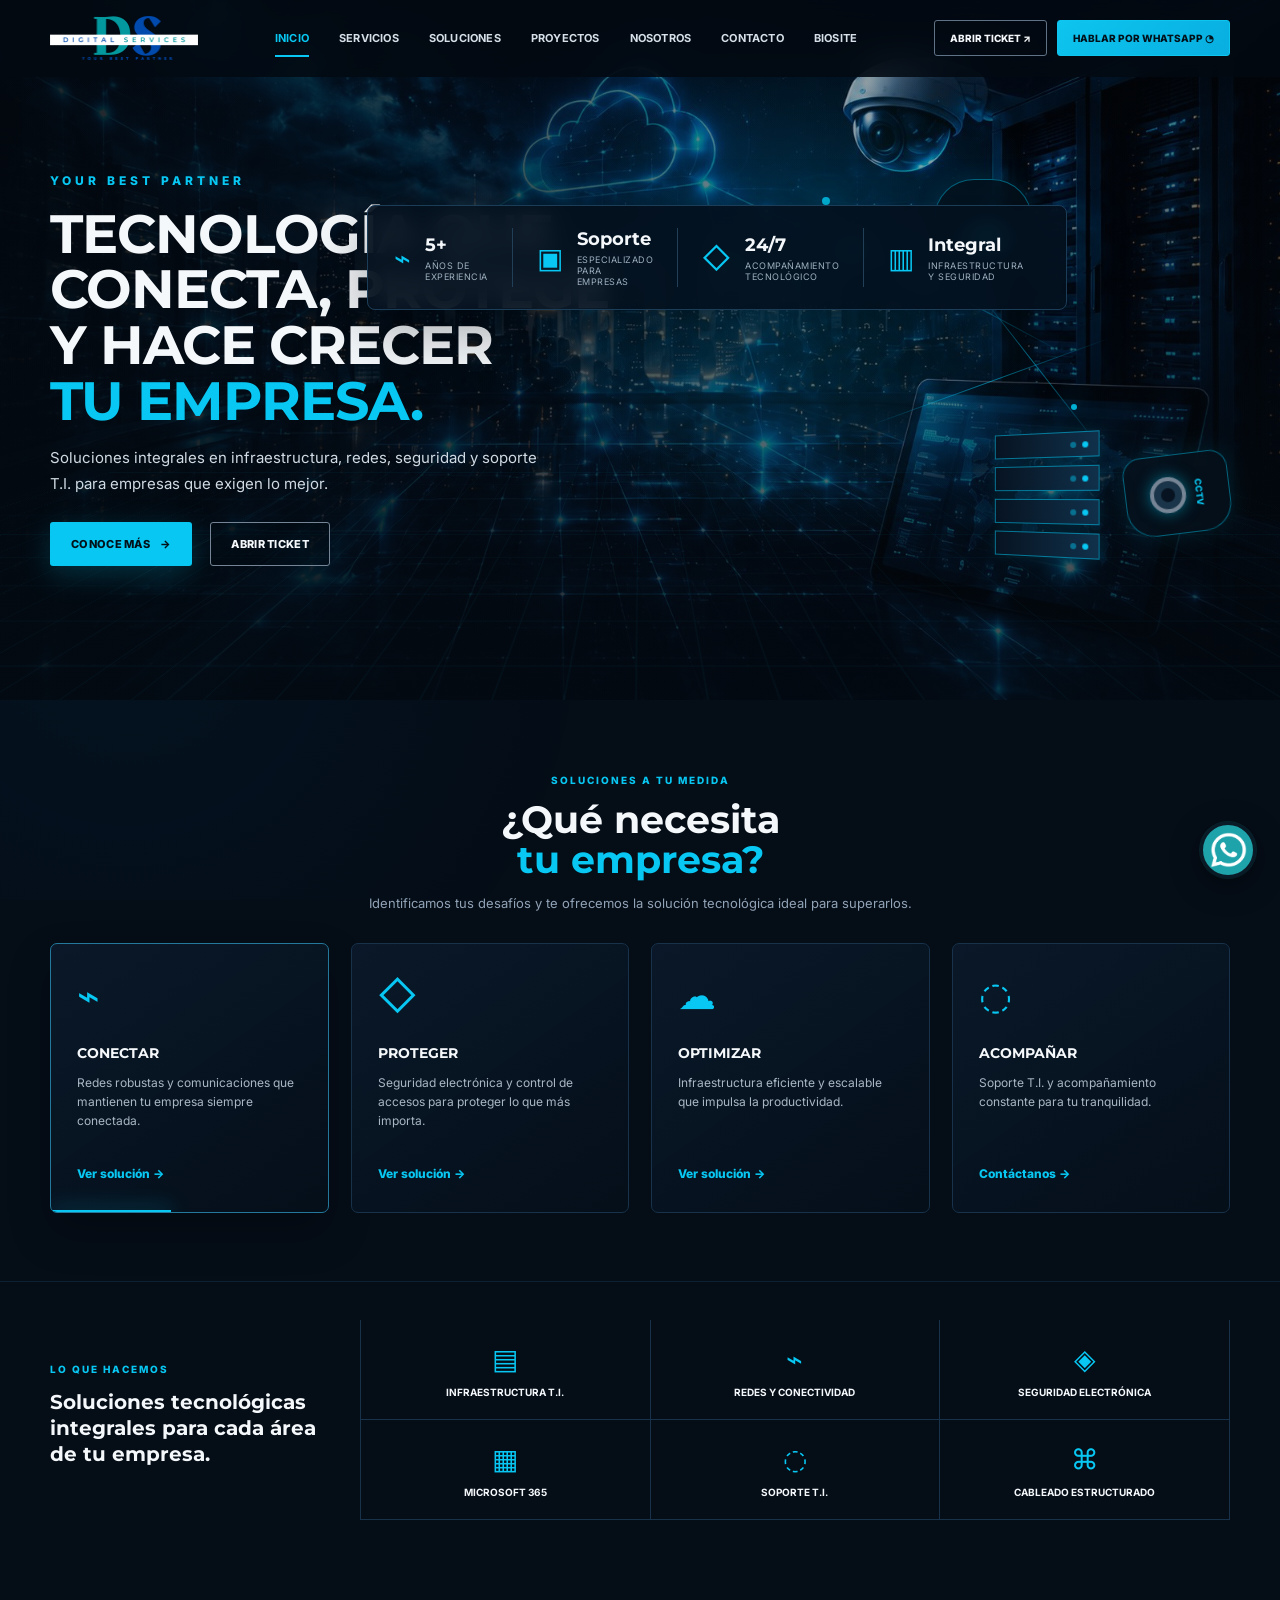
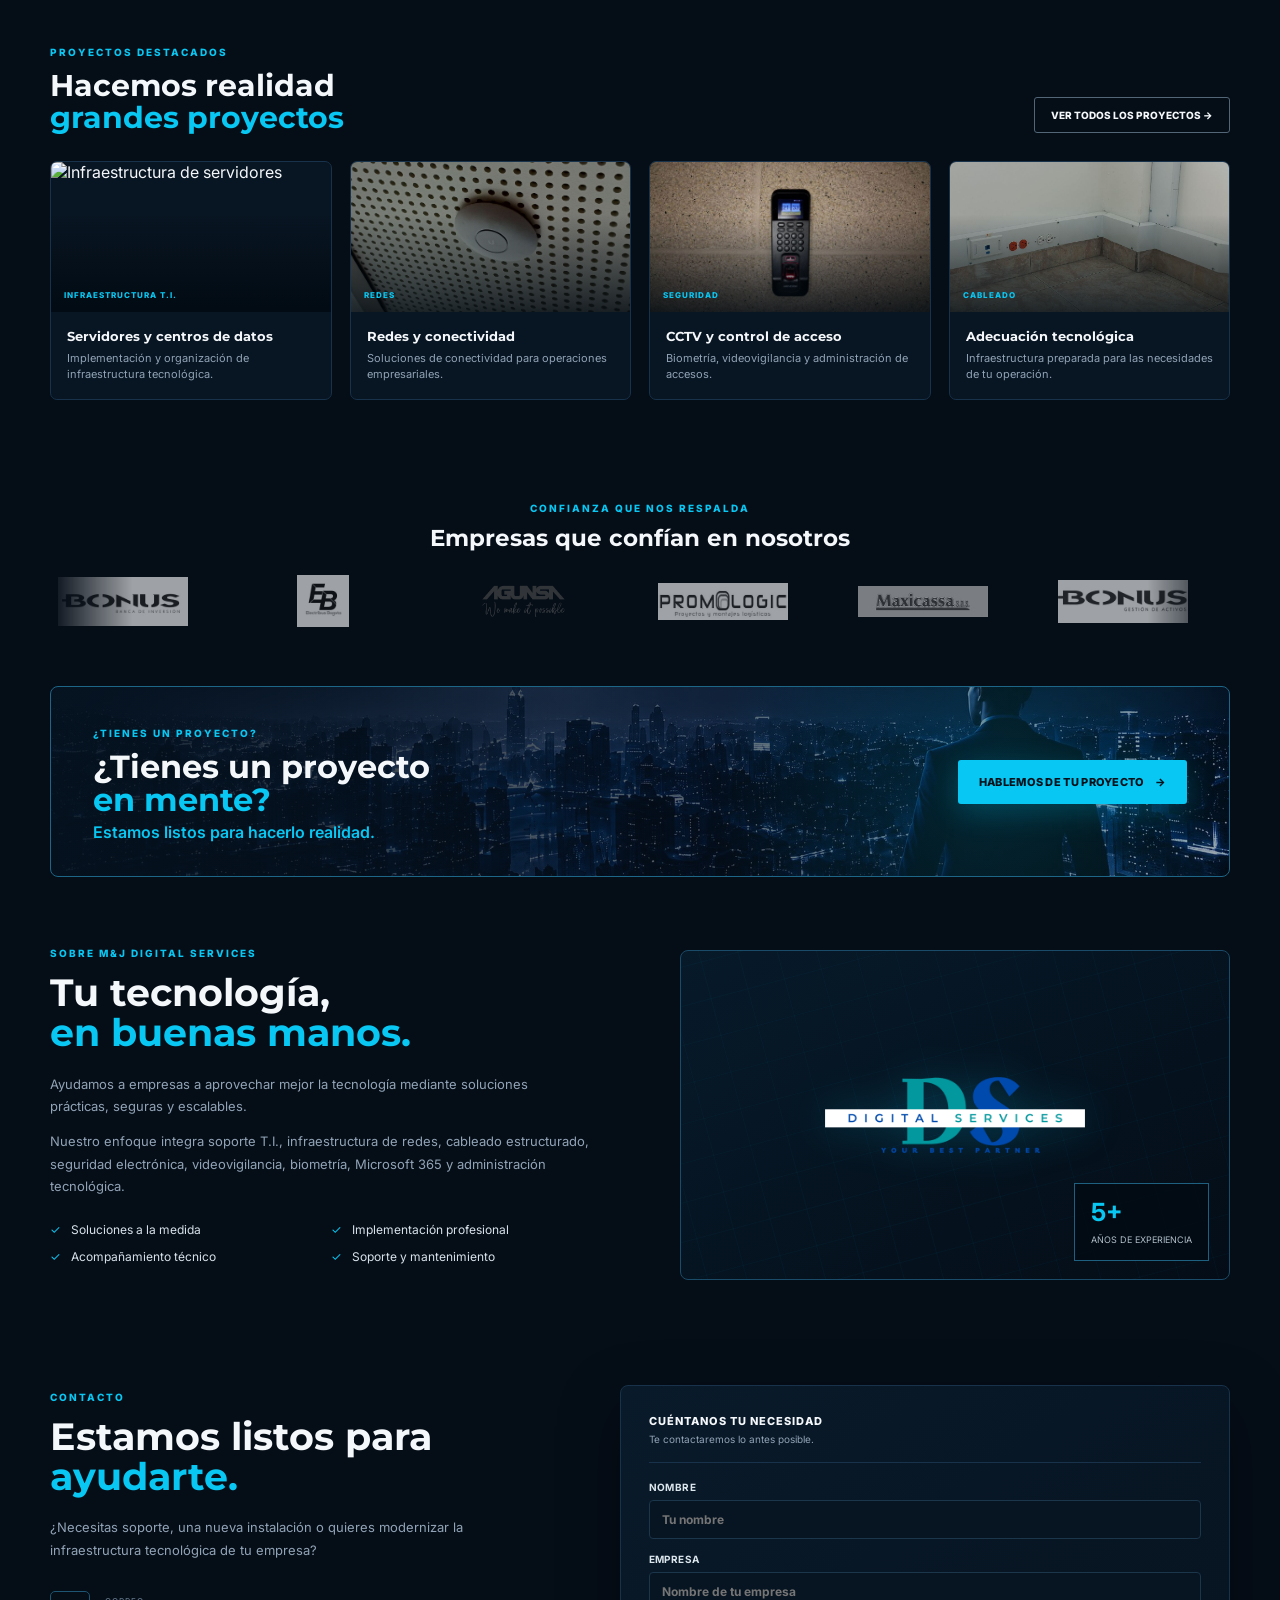
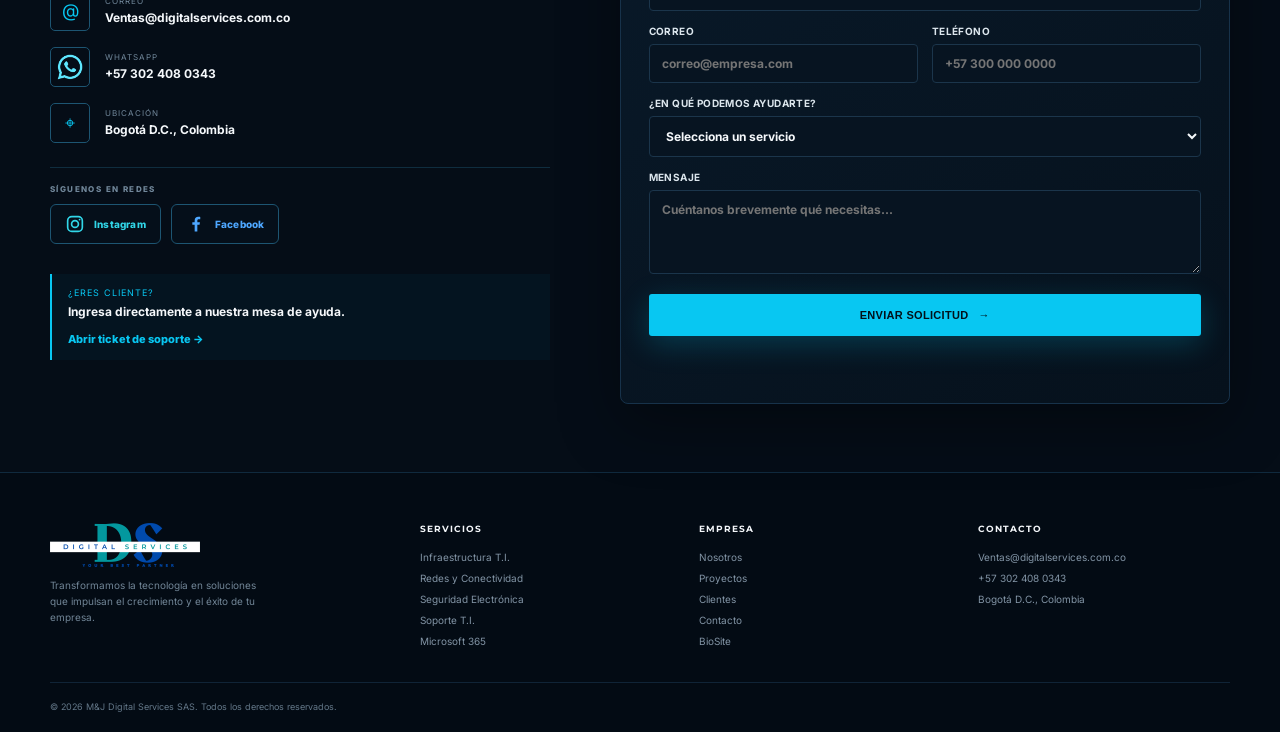
==== commit 4b6ab971: "Add files via upload" ====
--- a/index.html
+++ b/index.html
@@ -33,6 +33,7 @@
       <a href="#proyectos">Proyectos</a>
       <a href="#nosotros">Nosotros</a>
       <a href="#contacto">Contacto</a>
+      <a href="biosite/" target="_blank" rel="noopener">BioSite</a>
     </nav>
 
     <div class="nav-actions">
@@ -312,7 +313,7 @@
       <p>Transformamos la tecnología en soluciones que impulsan el crecimiento y el éxito de tu empresa.</p>
     </div>
     <div class="footer-links"><h4>Servicios</h4><a href="#servicios">Infraestructura T.I.</a><a href="#servicios">Redes y Conectividad</a><a href="#servicios">Seguridad Electrónica</a><a href="#servicios">Soporte T.I.</a><a href="#servicios">Microsoft 365</a></div>
-    <div class="footer-links"><h4>Empresa</h4><a href="#nosotros">Nosotros</a><a href="#proyectos">Proyectos</a><a href="#contacto">Clientes</a><a href="#contacto">Contacto</a></div>
+    <div class="footer-links"><h4>Empresa</h4><a href="#nosotros">Nosotros</a><a href="#proyectos">Proyectos</a><a href="#contacto">Clientes</a><a href="#contacto">Contacto</a><a href="biosite/" target="_blank" rel="noopener">BioSite</a></div>
     <div class="footer-links"><h4>Contacto</h4><a href="mailto:Ventas@digitalservices.com.co">Ventas@digitalservices.com.co</a><a href="https://wa.me/573024080343" target="_blank" rel="noopener">+57 302 408 0343</a><span>Bogotá D.C., Colombia</span></div>
   </div>
   <div class="container footer-bottom">
--- a/css/styles.css
+++ b/css/styles.css
@@ -35,7 +35,7 @@
 .menu-toggle span{display:block;width:25px;height:2px;background:#fff;margin:5px}
 
 /* Hero */
-.hero{min-height:700px;position:relative;display:flex;align-items:center;padding:110px 0 75px;overflow:hidden;background:linear-gradient(90deg,rgba(3,10,18,.88) 0%,rgba(3,10,18,.64) 34%,rgba(3,10,18,.12) 72%,rgba(3,10,18,.48) 100%),url("../img/referencia/hero-tecnologia.png") center center/cover no-repeat}
+.hero{min-height:700px;position:relative;display:flex;align-items:center;padding:110px 0 75px;overflow:hidden;background:linear-gradient(90deg,rgba(3,10,18,.88) 0%,rgba(3,10,18,.64) 34%,rgba(3,10,18,.12) 72%,rgba(3,10,18,.48) 100%),url("../img/referencia/hero-tecnologia.jpg") center center/cover no-repeat}
 .hero-overlay{position:absolute;inset:0;background:radial-gradient(circle at 62% 40%,rgba(0,190,255,.20),transparent 30%),linear-gradient(180deg,rgba(0,0,0,.15),rgba(3,10,18,.72))}
 .hero-grid{position:absolute;inset:42% -10% -15%;background:linear-gradient(rgba(0,199,242,.18) 1px,transparent 1px),linear-gradient(90deg,rgba(0,199,242,.18) 1px,transparent 1px);background-size:45px 45px;transform:perspective(400px) rotateX(58deg);opacity:.22}
 .hero-content{position:relative;z-index:2;display:grid;grid-template-columns:52% 48%;align-items:center}
@@ -116,7 +116,7 @@
 
 /* CTA */
 .cta-section{padding:0 0 54px}
-.cta-box{min-height:170px;border:1px solid #1e6687;border-radius:8px;position:relative;overflow:hidden;display:flex;align-items:center;justify-content:space-between;padding:35px 40px;background:linear-gradient(90deg,rgba(5,18,31,.94),rgba(5,18,31,.36)),url("../img/referencia/cta-proyecto.png") center center/cover}
+.cta-box{min-height:170px;border:1px solid #1e6687;border-radius:8px;position:relative;overflow:hidden;display:flex;align-items:center;justify-content:space-between;padding:35px 40px;background:linear-gradient(90deg,rgba(5,18,31,.94),rgba(5,18,31,.36)),url("../img/referencia/cta-proyecto.jpg") center center/cover}
 .cta-box:after{content:"";position:absolute;inset:0;background:radial-gradient(circle at 80% 50%,rgba(0,199,242,.16),transparent 30%);pointer-events:none}
 .cta-copy{position:relative;z-index:2}.cta-copy h2{font-size:30px;line-height:1.02;margin:10px 0 6px}.cta-copy p{margin:0;color:var(--cyan);font-weight:600}.cta-box .btn{position:relative;z-index:2}
 
